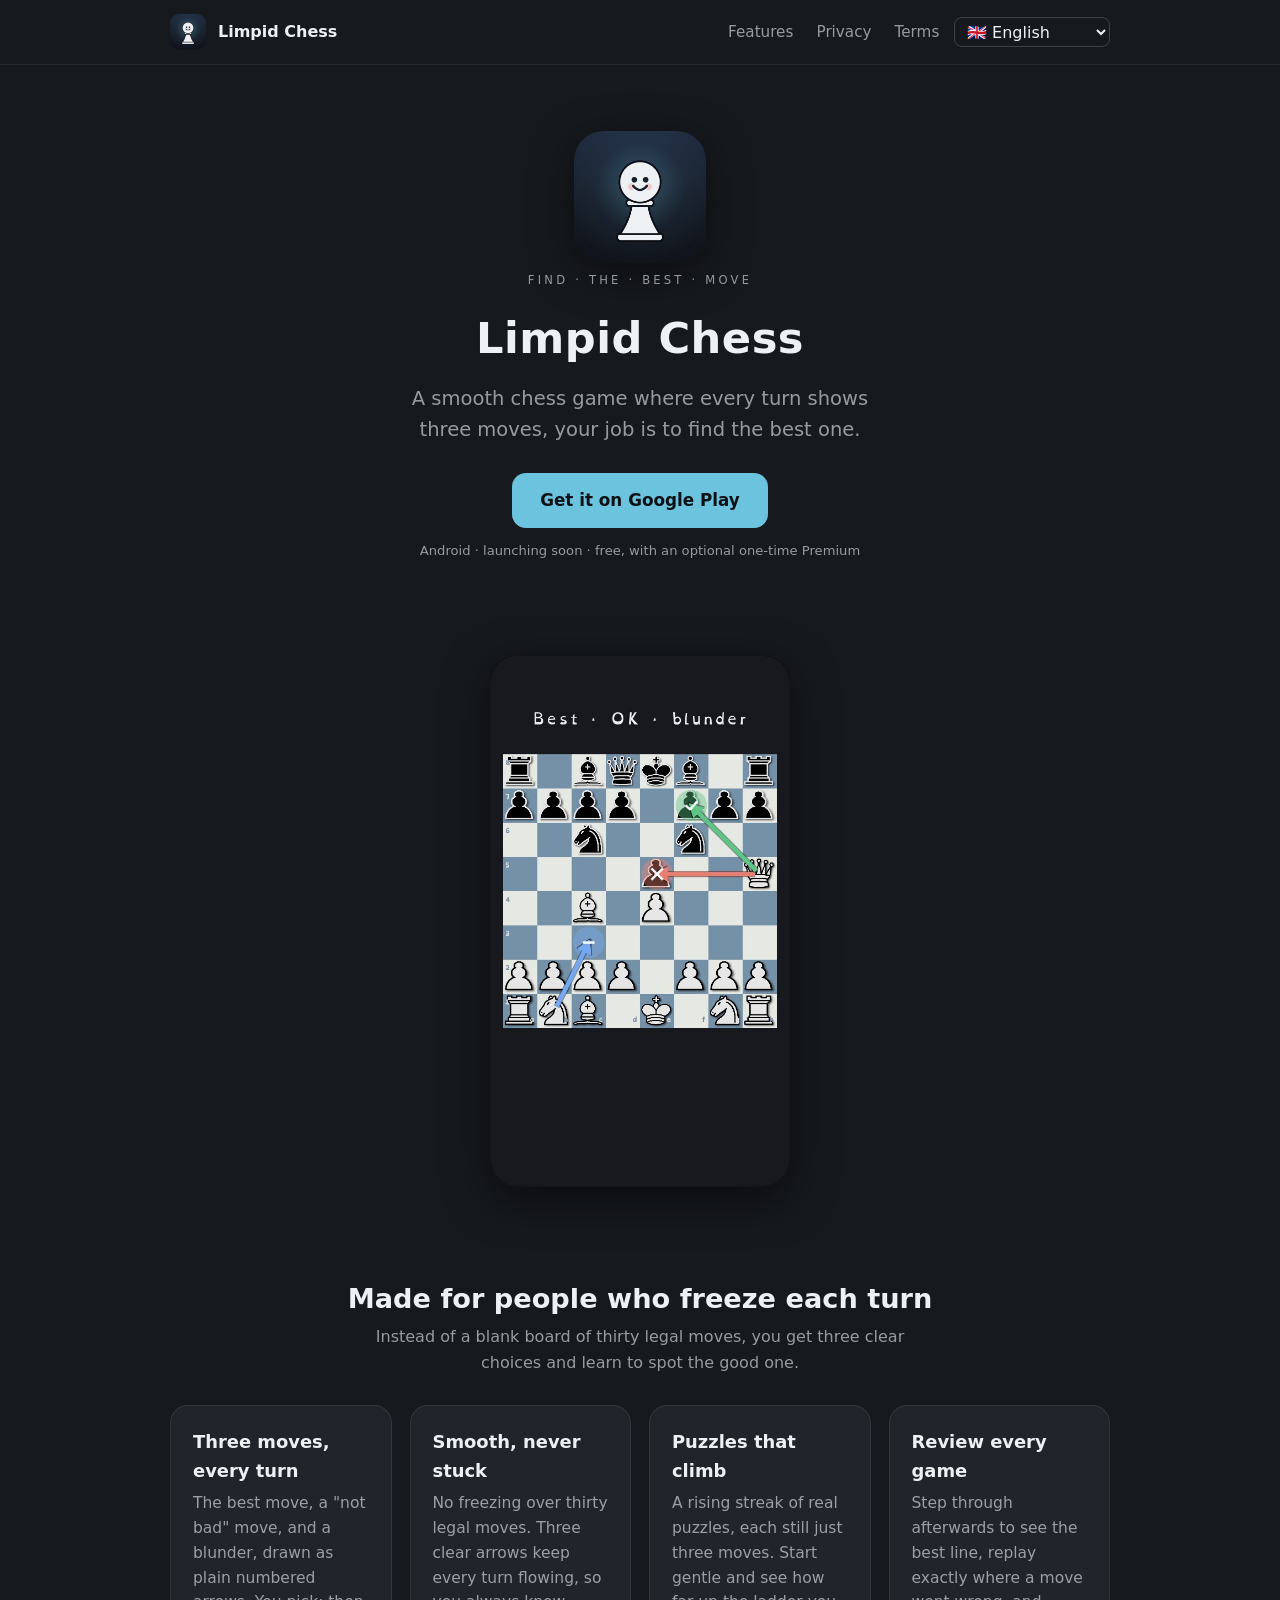
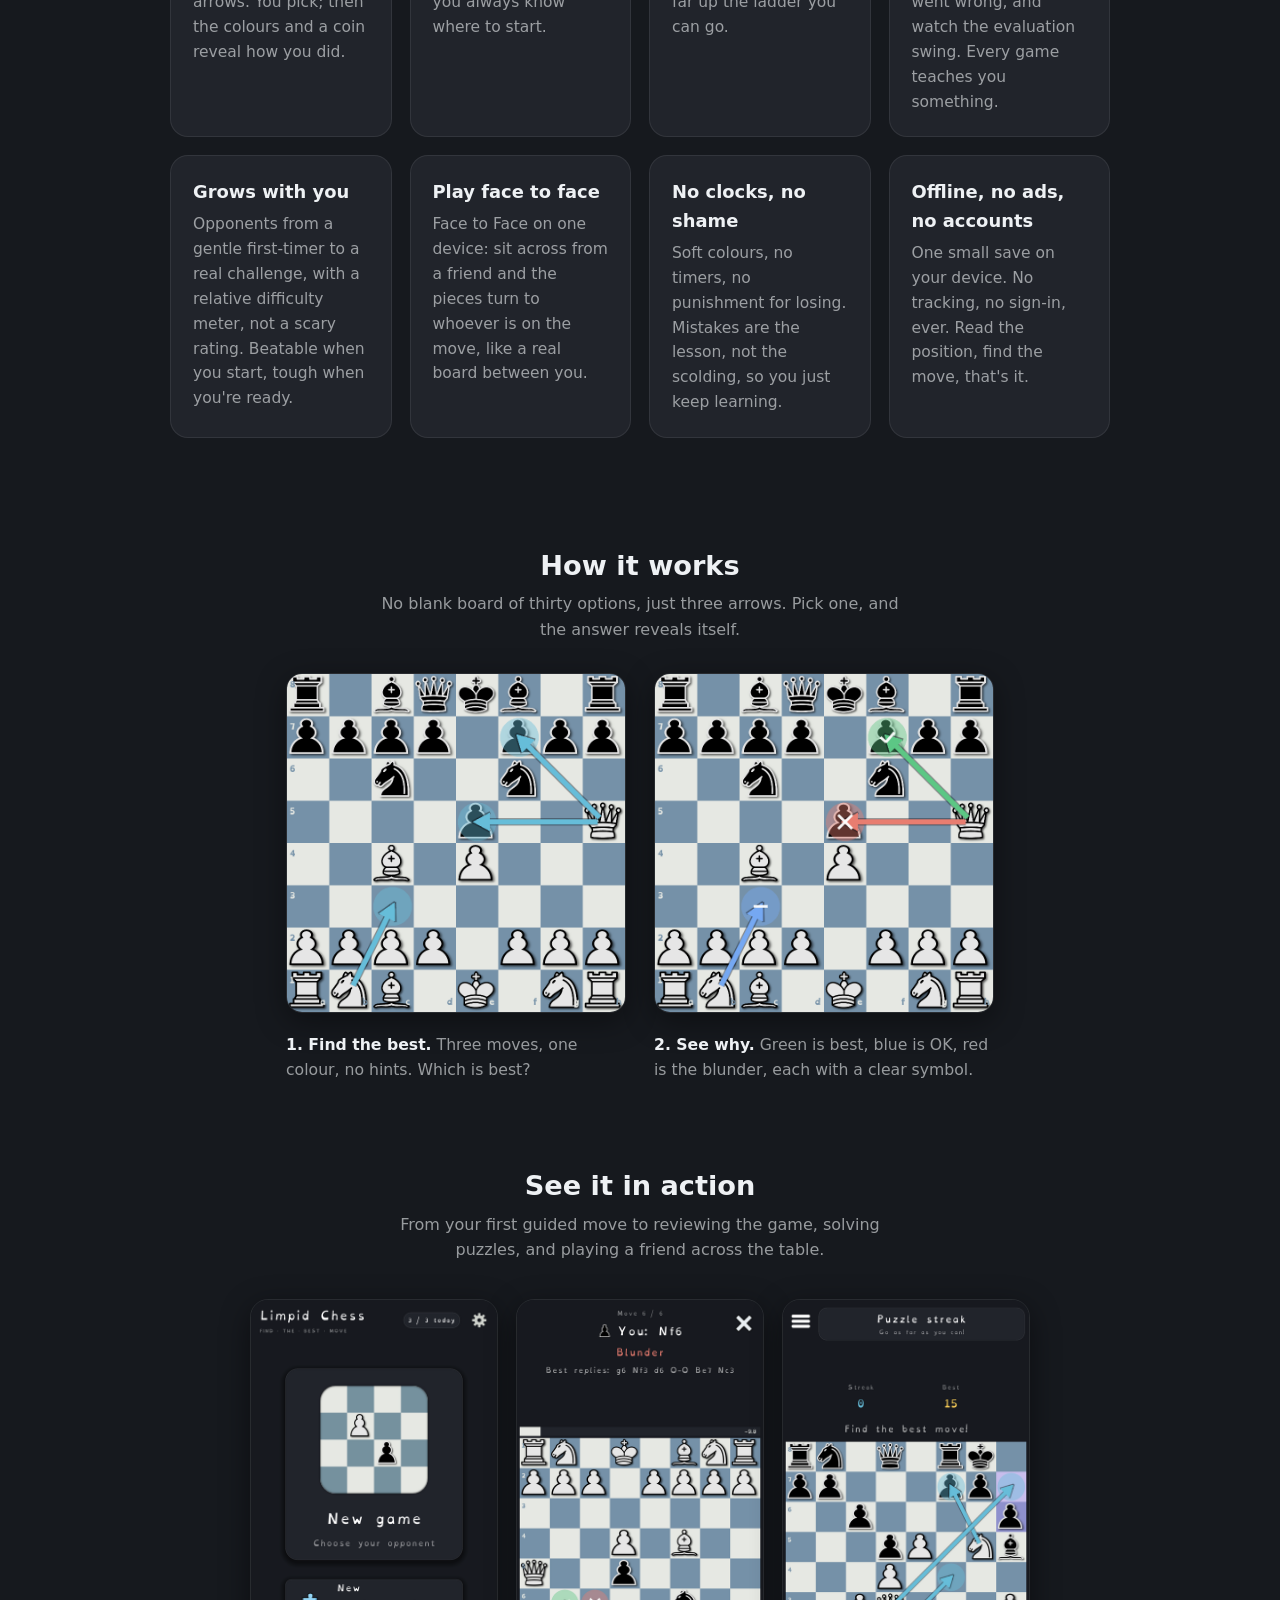
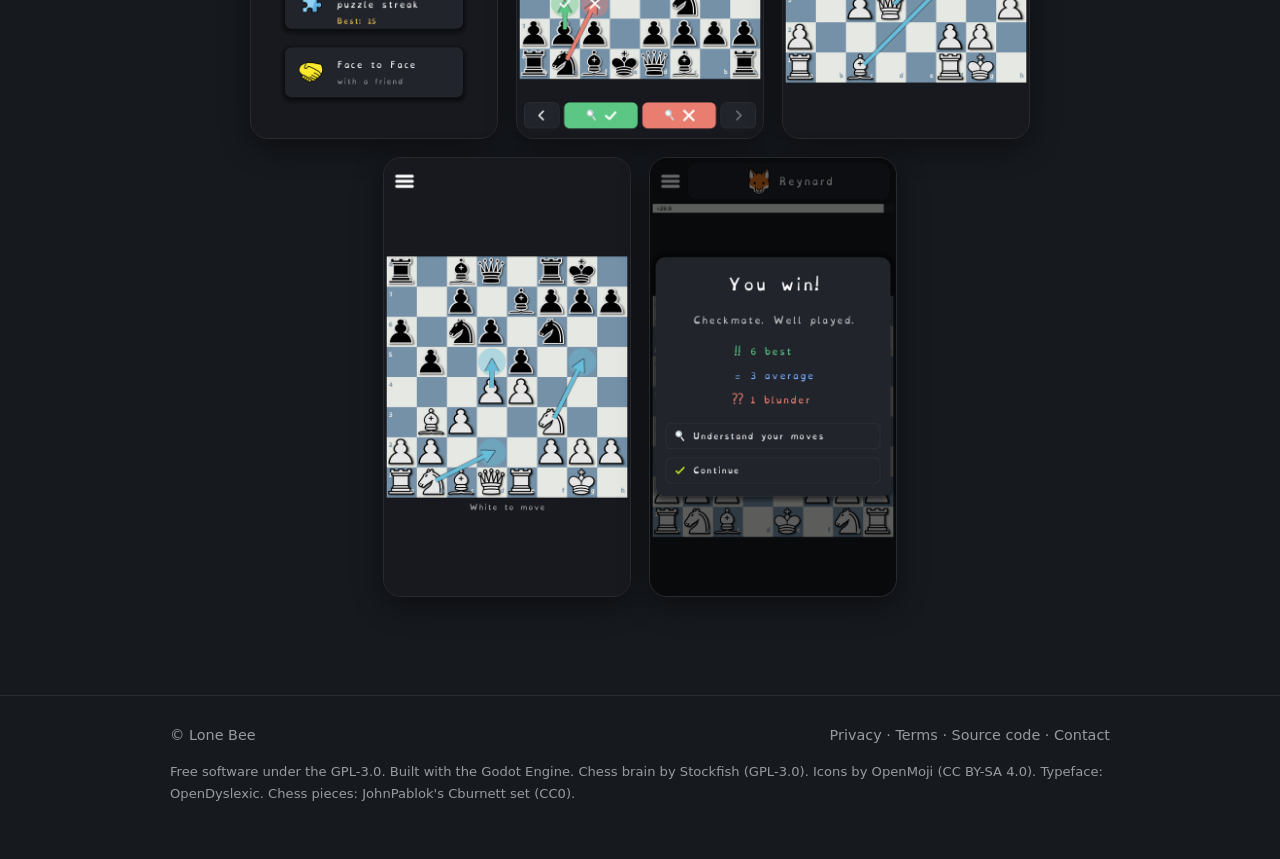
==== docs/index.html @ 07aa95f5 "Sort language options alphabetically by native name in the language selector" ====
<!DOCTYPE html>
<html lang="en">
<head>
  <meta charset="utf-8">
  <meta name="viewport" content="width=device-width, initial-scale=1">
  <title>Limpid Chess - a smooth chess game, find the best move every turn</title>
  <meta name="description" content="A smooth chess game where every turn shows three moves, find the best one. Offline, no ads, no accounts. Free, with an optional one-time Premium.">
  <link rel="icon" href="img/icon.png">
  <link rel="stylesheet" href="style.css">
  <!-- Open Graph / link previews -->
  <meta property="og:title" content="Limpid Chess">
  <meta property="og:description" content="A smooth chess game where every turn shows three moves, find the best one.">
  <meta property="og:image" content="img/icon.png">
  <meta property="og:type" content="website">
  <style>
    /* Language switcher: unobtrusive, inherits the nav's type/colour. */
    .langsel{font:inherit;color:inherit;background:transparent;border:1px solid rgba(128,128,128,.4);
      border-radius:8px;padding:.2em .5em;cursor:pointer;margin-left:.6em;vertical-align:middle}
    .langsel option{color:#111}
  </style>
</head>
<body>
  <header class="site">
    <div class="wrap">
      <div class="brand"><img src="img/icon.png" alt="Limpid Chess icon"> Limpid Chess</div>
      <nav class="top">
        <a href="#features" data-i18n="nav_features">Features</a>
        <a href="privacy.html" data-i18n="nav_privacy">Privacy</a>
        <a href="terms.html" data-i18n="nav_terms">Terms</a>
        <select id="langsel" class="langsel" aria-label="Language"></select>
      </nav>
    </div>
  </header>

  <main>
    <section class="hero">
      <div class="wrap">
        <img class="icon" src="img/icon.png" alt="Limpid Chess">
        <div class="eyebrow" data-i18n="eyebrow">Find · the · best · move</div>
        <h1>Limpid Chess</h1>
        <p class="tag" data-i18n="tag">A smooth chess game where every turn shows three moves, your job is to find the best one.</p>
        <a class="cta" href="https://play.google.com/store/apps/details?id=game.limpidchess" data-i18n="cta">Get it on Google&nbsp;Play</a>
        <span class="cta-note" data-i18n="cta_note">Android · launching soon · free, with an optional one-time Premium</span>
      </div>
    </section>

    <section class="band">
      <div class="wrap">
        <div class="video-wrap">
          <video src="img/teaser.mp4" poster="img/teaser_poster.jpg" autoplay muted loop playsinline></video>
        </div>
      </div>
    </section>

    <section class="band" id="features">
      <div class="wrap">
        <h2 class="section" data-i18n="feat_title">Made for people who freeze each turn</h2>
        <p class="sub" data-i18n="feat_sub">Instead of a blank board of thirty legal moves, you get three clear choices and learn to spot the good one.</p>
        <div class="features">
          <div class="feature">
            <h3 data-i18n="f1_h">Three moves, every turn</h3>
            <p data-i18n="f1_p">The best move, a "not bad" move, and a blunder, drawn as plain numbered arrows. You pick; then the colours and a coin reveal how you did.</p>
          </div>
          <div class="feature">
            <h3 data-i18n="f2_h">Smooth, never stuck</h3>
            <p data-i18n="f2_p">No freezing over thirty legal moves. Three clear arrows keep every turn flowing, so you always know where to start.</p>
          </div>
          <div class="feature">
            <h3 data-i18n="f3_h">Puzzles that climb</h3>
            <p data-i18n="f3_p">A rising streak of real puzzles, each still just three moves. Start gentle and see how far up the ladder you can go.</p>
          </div>
          <div class="feature">
            <h3 data-i18n="f4_h">Review every game</h3>
            <p data-i18n="f4_p">Step through afterwards to see the best line, replay exactly where a move went wrong, and watch the evaluation swing. Every game teaches you something.</p>
          </div>
          <div class="feature">
            <h3 data-i18n="f5_h">Grows with you</h3>
            <p data-i18n="f5_p">Opponents from a gentle first-timer to a real challenge, with a relative difficulty meter, not a scary rating. Beatable when you start, tough when you're ready.</p>
          </div>
          <div class="feature">
            <h3 data-i18n="f6_h">Play face to face</h3>
            <p data-i18n="f6_p">Face to Face on one device: sit across from a friend and the pieces turn to whoever is on the move, like a real board between you.</p>
          </div>
          <div class="feature">
            <h3 data-i18n="f7_h">No clocks, no shame</h3>
            <p data-i18n="f7_p">Soft colours, no timers, no punishment for losing. Mistakes are the lesson, not the scolding, so you just keep learning.</p>
          </div>
          <div class="feature">
            <h3 data-i18n="f8_h">Offline, no ads, no accounts</h3>
            <p data-i18n="f8_p">One small save on your device. No tracking, no sign-in, ever. Read the position, find the move, that's it.</p>
          </div>
        </div>
      </div>
    </section>

    <section class="band">
      <div class="wrap">
        <h2 class="section" data-i18n="how_title">How it works</h2>
        <p class="sub" data-i18n="how_sub">No blank board of thirty options, just three arrows. Pick one, and the answer reveals itself.</p>
        <div class="how">
          <figure>
            <img src="img/mechanic_neutral.png" data-i18n-alt="alt_mech_neutral" alt="Three move arrows shown in one neutral colour">
            <figcaption data-i18n="cap1"><b>1. Find the best.</b> Three moves, one colour, no hints. Which is best?</figcaption>
          </figure>
          <figure>
            <img src="img/mechanic_revealed.png" data-i18n-alt="alt_mech_revealed" alt="The same three moves revealed as best, OK and blunder">
            <figcaption data-i18n="cap2"><b>2. See why.</b> Green is best, blue is OK, red is the blunder, each with a clear symbol.</figcaption>
          </figure>
        </div>
      </div>
    </section>

    <section class="band">
      <div class="wrap">
        <h2 class="section" data-i18n="action_title">See it in action</h2>
        <p class="sub" data-i18n="action_sub">From your first guided move to reviewing the game, solving puzzles, and playing a friend across the table.</p>
        <div class="shots">
          <img src="img/home.png" data-i18n-alt="alt_home" alt="Home screen: New game, puzzle streak and Face to Face">
          <img src="img/moves_review.png" data-i18n-alt="alt_moves_review" alt="Move-by-move review comparing the best line with the move you played">
          <img src="img/puzzle.png" data-i18n-alt="alt_puzzle" alt="Puzzle streak: find the best move and go as far as you can">
          <img src="img/facetoface.png" data-i18n-alt="alt_facetoface" alt="Face to Face: two players sharing one device">
          <img src="img/review.png" data-i18n-alt="alt_review" alt="End-of-game review with best, average and blunder counts">
        </div>
      </div>
    </section>
  </main>

  <footer class="site">
    <div class="wrap">
      <div class="row">
        <span>© Lone Bee</span>
        <span>
          <a href="privacy.html" data-i18n="foot_privacy">Privacy</a> ·
          <a href="terms.html" data-i18n="foot_terms">Terms</a> ·
          <a href="https://github.com/Hatscat/limpidchess" data-i18n="foot_source">Source code</a> ·
          <a href="mailto:lone.bee.dev@gmail.com" data-i18n="foot_contact">Contact</a>
        </span>
      </div>
      <p class="credits" data-i18n="credits">
        Free software under the GPL-3.0. Built with the Godot Engine. Chess brain by Stockfish (GPL-3.0).
        Icons by OpenMoji (CC BY-SA 4.0). Typeface: OpenDyslexic. Chess pieces: JohnPablok's Cburnett set (CC0).
      </p>
    </div>
  </footer>

  <script>
    // Self-contained i18n: browser-language detection + a switcher. Default HTML is English, so with
    // JS off (or a crawler) the page reads English. Translations for the high-confidence marketing set.
    const TRANSLATIONS = {"en": {"doc_title": "Limpid Chess - a smooth chess game, find the best move every turn", "nav_features": "Features", "nav_privacy": "Privacy", "nav_terms": "Terms", "eyebrow": "Find · the · best · move", "tag": "A smooth chess game where every turn shows three moves, your job is to find the best one.", "cta": "Get it on Google Play", "cta_note": "Android · launching soon · free, with an optional one-time Premium", "feat_title": "Made for people who freeze each turn", "feat_sub": "Instead of a blank board of thirty legal moves, you get three clear choices and learn to spot the good one.", "f1_h": "Three moves, every turn", "f1_p": "The best move, a \"not bad\" move, and a blunder, drawn as plain numbered arrows. You pick; then the colours and a coin reveal how you did.", "f2_h": "Smooth, never stuck", "f2_p": "No freezing over thirty legal moves. Three clear arrows keep every turn flowing, so you always know where to start.", "f3_h": "Puzzles that climb", "f3_p": "A rising streak of real puzzles, each still just three moves. Start gentle and see how far up the ladder you can go.", "f4_h": "Review every game", "f4_p": "Step through afterwards to see the best line, replay exactly where a move went wrong, and watch the evaluation swing. Every game teaches you something.", "f5_h": "Grows with you", "f5_p": "Opponents from a gentle first-timer to a real challenge, with a relative difficulty meter, not a scary rating. Beatable when you start, tough when you're ready.", "f6_h": "Play face to face", "f6_p": "Face to Face on one device: sit across from a friend and the pieces turn to whoever is on the move, like a real board between you.", "f7_h": "No clocks, no shame", "f7_p": "Soft colours, no timers, no punishment for losing. Mistakes are the lesson, not the scolding, so you just keep learning.", "f8_h": "Offline, no ads, no accounts", "f8_p": "One small save on your device. No tracking, no sign-in, ever. Read the position, find the move, that's it.", "how_title": "How it works", "how_sub": "No blank board of thirty options, just three arrows. Pick one, and the answer reveals itself.", "cap1": "<b>1. Find the best.</b> Three moves, one colour, no hints. Which is best?", "cap2": "<b>2. See why.</b> Green is best, blue is OK, red is the blunder, each with a clear symbol.", "action_title": "See it in action", "action_sub": "From your first guided move to reviewing the game, solving puzzles, and playing a friend across the table.", "foot_privacy": "Privacy", "foot_terms": "Terms", "foot_source": "Source code", "foot_contact": "Contact", "credits": "Free software under the GPL-3.0. Built with the Godot Engine. Chess brain by Stockfish (GPL-3.0). Icons by OpenMoji (CC BY-SA 4.0). Typeface: OpenDyslexic. Chess pieces: JohnPablok's Cburnett set (CC0).", "alt_home": "Home screen: New game, puzzle streak and Face to Face", "alt_moves_review": "Move-by-move review comparing the best line with the move you played", "alt_puzzle": "Puzzle streak: find the best move and go as far as you can", "alt_facetoface": "Face to Face: two players sharing one device", "alt_review": "End-of-game review with best, average and blunder counts", "alt_mech_neutral": "Three move arrows shown in one neutral colour", "alt_mech_revealed": "The same three moves revealed as best, OK and blunder"}, "es": {"doc_title": "Limpid Chess - un juego de ajedrez fluido, encuentra la mejor jugada cada turno", "nav_features": "Funciones", "nav_privacy": "Privacidad", "nav_terms": "Términos", "eyebrow": "Encuentra · la · mejor · jugada", "tag": "Un juego de ajedrez fluido donde cada turno muestra tres jugadas, tu misión es encontrar la mejor.", "cta": "Consíguelo en Google Play", "cta_note": "Android · próximamente · gratis, con Premium opcional de pago único", "feat_title": "Hecho para quienes se bloquean cada turno", "feat_sub": "En vez de un tablero con treinta jugadas legales, tienes tres opciones claras y aprendes a ver la buena.", "f1_h": "Tres jugadas, cada turno", "f1_p": "La mejor jugada, una \"no está mal\" y un error, dibujadas como flechas numeradas neutras. Tú eliges, y luego los colores y una moneda revelan qué tal lo hiciste.", "f2_h": "Fluido, nunca atascado", "f2_p": "Sin bloquearte ante treinta jugadas legales. Tres flechas claras mantienen cada turno fluido, así siempre sabes por dónde empezar.", "f3_h": "Puzzles que suben de nivel", "f3_p": "Una racha creciente de puzzles reales, cada uno con solo tres jugadas. Empieza suave y mira cuánto puedes subir.", "f4_h": "Repasa cada partida", "f4_p": "Recórrela después para ver la mejor línea, revive justo donde falló una jugada y observa cómo cambia la evaluación. Cada partida te enseña algo.", "f5_h": "Crece contigo", "f5_p": "Rivales desde un principiante amable hasta un reto de verdad, con un medidor de dificultad relativo, no una puntuación intimidante. Vencibles al empezar, duros cuando estés listo.", "f6_h": "Juega cara a cara", "f6_p": "Cara a cara en un solo dispositivo: siéntate frente a un amigo y las piezas giran hacia quien mueve, como un tablero de verdad entre los dos.", "f7_h": "Sin relojes, sin vergüenza", "f7_p": "Colores suaves, sin cronómetros, sin castigo por perder. Los errores son la lección, no el reproche, así solo sigues aprendiendo.", "f8_h": "Sin conexión, sin anuncios, sin cuentas", "f8_p": "Un pequeño guardado en tu dispositivo. Sin rastreo, sin registro, nunca. Lee la posición, encuentra la jugada, y ya está.", "how_title": "Cómo funciona", "how_sub": "Nada de tablero con treinta opciones, solo tres flechas. Elige una, y la respuesta se revela sola.", "cap1": "<b>1. Encuentra la mejor.</b> Tres jugadas, un color, sin pistas. ¿Cuál es la mejor?", "cap2": "<b>2. Descubre por qué.</b> Verde es la mejor, azul está bien, rojo es el error, cada una con un símbolo claro.", "action_title": "Míralo en acción", "action_sub": "Desde tu primera jugada guiada hasta repasar la partida, resolver puzzles y jugar con un amigo al otro lado de la mesa.", "foot_privacy": "Privacidad", "foot_terms": "Términos", "foot_source": "Código fuente", "foot_contact": "Contacto", "credits": "Software libre bajo la GPL-3.0. Creado con Godot Engine. Cerebro ajedrecístico de Stockfish (GPL-3.0). Iconos de OpenMoji (CC BY-SA 4.0). Tipografía: OpenDyslexic. Piezas de ajedrez: set Cburnett de JohnPablok (CC0).", "alt_home": "Pantalla de inicio: Nueva partida, racha de puzzles y Cara a cara", "alt_moves_review": "Repaso jugada a jugada comparando la mejor línea con la jugada que hiciste", "alt_puzzle": "Racha de puzzles: encuentra la mejor jugada y llega lo más lejos que puedas", "alt_facetoface": "Cara a cara: dos jugadores compartiendo un dispositivo", "alt_review": "Repaso de fin de partida con recuento de jugadas mejores, medias y errores", "alt_mech_neutral": "Tres flechas de jugada mostradas en un solo color neutro", "alt_mech_revealed": "Las mismas tres jugadas reveladas como mejor, buena y error"}, "fr": {"doc_title": "Limpid Chess : un jeu d'échecs fluide, trouvez le meilleur coup à chaque tour", "nav_features": "Fonctionnalités", "nav_privacy": "Confidentialité", "nav_terms": "Conditions", "eyebrow": "Trouvez · le · meilleur · coup", "tag": "Un jeu d'échecs fluide où chaque tour propose trois coups : à vous de trouver le meilleur.", "cta": "Disponible sur Google Play", "cta_note": "Android · bientôt disponible · gratuit, avec un Premium unique en option", "feat_title": "Conçu pour ceux qui se figent à chaque tour", "feat_sub": "Au lieu d'un plateau vide aux trente coups possibles, vous avez trois choix clairs et apprenez à repérer le bon.", "f1_h": "Trois coups, à chaque tour", "f1_p": "Le meilleur coup, un coup \"correct\" et une gaffe, tracés sous forme de flèches numérotées neutres. Vous choisissez, puis les couleurs et un jeton révèlent votre résultat.", "f2_h": "Fluide, jamais bloqué", "f2_p": "Fini de se figer devant trente coups possibles. Trois flèches claires gardent chaque tour fluide, vous savez toujours par où commencer.", "f3_h": "Des puzzles qui grimpent", "f3_p": "Une série de vrais puzzles de plus en plus difficiles, toujours trois coups chacun. Commencez en douceur et voyez jusqu'où vous grimpez.", "f4_h": "Analysez chaque partie", "f4_p": "Déroulez la partie ensuite pour voir la meilleure suite, revoyez précisément où un coup a dérapé et regardez l'évaluation basculer. Chaque partie vous apprend quelque chose.", "f5_h": "Progresse avec vous", "f5_p": "Des adversaires du tout débutant au vrai défi, avec un indicateur de difficulté relatif, pas un classement intimidant. Battables au début, coriaces quand vous êtes prêt.", "f6_h": "Jouez en face à face", "f6_p": "Face à face sur un seul appareil : installez-vous face à un ami et les pièces se tournent vers celui qui joue, comme un vrai plateau entre vous.", "f7_h": "Pas de pendule, pas de honte", "f7_p": "Des couleurs douces, aucun chronomètre, aucune punition en cas de défaite. L'erreur est la leçon, pas le reproche, alors vous continuez d'apprendre.", "f8_h": "Hors ligne, sans pub, sans compte", "f8_p": "Une petite sauvegarde sur votre appareil. Aucun suivi, aucune connexion, jamais. Lisez la position, trouvez le coup, c'est tout.", "how_title": "Comment ça marche", "how_sub": "Pas de plateau vide aux trente options, juste trois flèches. Choisissez-en une et la réponse se révèle.", "cap1": "<b>1. Trouvez le meilleur.</b> Trois coups, une seule couleur, aucun indice. Lequel est le meilleur ?", "cap2": "<b>2. Comprenez pourquoi.</b> Le vert est le meilleur, le bleu correct, le rouge la gaffe, chacun avec un symbole clair.", "action_title": "Voyez-le en action", "action_sub": "De votre premier coup guidé à l'analyse de la partie, aux puzzles et aux parties avec un ami en face de vous.", "foot_privacy": "Confidentialité", "foot_terms": "Conditions", "foot_source": "Code source", "foot_contact": "Contact", "credits": "Logiciel libre sous licence GPL-3.0. Réalisé avec Godot Engine. Moteur d'échecs par Stockfish (GPL-3.0). Icônes par OpenMoji (CC BY-SA 4.0). Police : OpenDyslexic. Pièces d'échecs : le set Cburnett de JohnPablok (CC0).", "alt_home": "Écran d'accueil : nouvelle partie, série de puzzles et Face à face", "alt_moves_review": "Analyse coup par coup comparant la meilleure suite au coup que vous avez joué", "alt_puzzle": "Série de puzzles : trouvez le meilleur coup et allez aussi loin que possible", "alt_facetoface": "Face à face : deux joueurs sur un même appareil", "alt_review": "Analyse de fin de partie avec le nombre de meilleurs coups, coups moyens et gaffes", "alt_mech_neutral": "Trois flèches de coup affichées dans une seule couleur neutre", "alt_mech_revealed": "Les trois mêmes coups révélés : meilleur, correct et gaffe"}, "it": {"doc_title": "Limpid Chess - un gioco di scacchi fluido, trova la mossa migliore a ogni turno", "nav_features": "Funzioni", "nav_privacy": "Privacy", "nav_terms": "Termini", "eyebrow": "Trova · la · mossa · migliore", "tag": "Un gioco di scacchi fluido dove ogni turno mostra tre mosse, il tuo compito è trovare la migliore.", "cta": "Scaricalo su Google Play", "cta_note": "Android · in arrivo · gratis, con un Premium facoltativo una tantum", "feat_title": "Pensato per chi si blocca a ogni turno", "feat_sub": "Invece di una scacchiera con trenta mosse possibili, ricevi tre scelte chiare e impari a riconoscere quella giusta.", "f1_h": "Tre mosse, a ogni turno", "f1_p": "La mossa migliore, una \"non male\" e un errore grave, disegnati come semplici frecce numerate. Tu scegli, poi i colori e una moneta ti svelano com'è andata.", "f2_h": "Fluido, mai bloccato", "f2_p": "Niente blocco davanti a trenta mosse possibili. Tre frecce chiare mantengono ogni turno fluido, così sai sempre da dove partire.", "f3_h": "Puzzle in crescendo", "f3_p": "Una serie crescente di puzzle veri, sempre con tre sole mosse. Inizia in scioltezza e scopri fin dove riesci a salire.", "f4_h": "Rivedi ogni partita", "f4_p": "Ripercorri la partita per vedere la linea migliore, rivivi esattamente dove una mossa è andata storta e osserva oscillare la valutazione. Ogni partita ti insegna qualcosa.", "f5_h": "Cresce con te", "f5_p": "Avversari da un principiante alle prime armi alla vera sfida, con un indicatore di difficoltà relativo, non un punteggio che spaventa. Battibili all'inizio, tosti quando sei pronto.", "f6_h": "Gioca a Faccia a Faccia", "f6_p": "Faccia a Faccia su un solo dispositivo: siediti di fronte a un amico e i pezzi si girano verso chi deve muovere, come una vera scacchiera tra voi.", "f7_h": "Niente orologi, niente vergogna", "f7_p": "Colori tenui, nessun timer, nessuna punizione se perdi. Gli errori sono la lezione, non il rimprovero, così continui solo a imparare.", "f8_h": "Offline, niente pubblicità, niente account", "f8_p": "Un piccolo salvataggio sul tuo dispositivo. Nessun tracciamento, nessun accesso, mai. Leggi la posizione, trova la mossa, tutto qui.", "how_title": "Come funziona", "how_sub": "Niente scacchiera con trenta opzioni, solo tre frecce. Scegline una e la risposta si svela da sola.", "cap1": "<b>1. Trova la migliore.</b> Tre mosse, un colore, nessun aiuto. Qual è la migliore?", "cap2": "<b>2. Scopri perché.</b> Verde è la migliore, blu è discreta, rosso è l'errore grave, ognuna con un simbolo chiaro.", "action_title": "Guardalo in azione", "action_sub": "Dalla tua prima mossa guidata alla revisione della partita, dai puzzle da risolvere alle sfide con un amico a tavolino.", "foot_privacy": "Privacy", "foot_terms": "Termini", "foot_source": "Codice sorgente", "foot_contact": "Contatti", "credits": "Software libero sotto licenza GPL-3.0. Realizzato con Godot Engine. Motore scacchistico di Stockfish (GPL-3.0). Icone di OpenMoji (CC BY-SA 4.0). Carattere: OpenDyslexic. Pezzi degli scacchi: set Cburnett di JohnPablok (CC0).", "alt_home": "Schermata iniziale: Nuova partita, serie di puzzle e Faccia a Faccia", "alt_moves_review": "Revisione mossa per mossa che confronta la linea migliore con la mossa che hai giocato", "alt_puzzle": "Serie di puzzle: trova la mossa migliore e arriva più lontano che puoi", "alt_facetoface": "Faccia a Faccia: due giocatori su un solo dispositivo", "alt_review": "Revisione di fine partita con conteggio di mosse migliori, medie ed errori gravi", "alt_mech_neutral": "Tre frecce di mossa mostrate in un unico colore neutro", "alt_mech_revealed": "Le stesse tre mosse svelate come migliore, discreta ed errore grave"}, "pt": {"doc_title": "Limpid Chess - um jogo de xadrez fluido, encontre o melhor lance a cada turno", "nav_features": "Recursos", "nav_privacy": "Privacidade", "nav_terms": "Termos", "eyebrow": "Encontre · o · melhor · lance", "tag": "Um jogo de xadrez fluido em que cada turno mostra três lances, e cabe a você encontrar o melhor.", "cta": "Baixe no Google Play", "cta_note": "Android · em breve · grátis, com Premium opcional de compra única", "feat_title": "Feito para quem trava a cada jogada", "feat_sub": "Em vez de um tabuleiro em branco com trinta lances possíveis, você tem três opções claras e aprende a enxergar a boa.", "f1_h": "Três lances, a cada turno", "f1_p": "O melhor lance, um lance \"nada mal\" e uma gafe, desenhados como simples setas numeradas. Você escolhe; então as cores e uma moeda revelam como você se saiu.", "f2_h": "Fluido, sem travar", "f2_p": "Nada de travar diante de trinta lances possíveis. Três setas claras mantêm cada turno fluindo, então você sempre sabe por onde começar.", "f3_h": "Puzzles que sobem de nível", "f3_p": "Uma sequência crescente de puzzles de verdade, cada um ainda com apenas três lances. Comece com calma e veja até onde você consegue subir.", "f4_h": "Revise cada partida", "f4_p": "Ao final, avance lance a lance para ver a melhor linha, reveja exatamente onde um lance saiu errado e acompanhe a avaliação oscilar. Toda partida ensina algo.", "f5_h": "Cresce com você", "f5_p": "Oponentes que vão de um iniciante tranquilo a um desafio de verdade, com um medidor de dificuldade relativo, não uma nota assustadora. Fáceis no começo, difíceis quando você estiver pronto.", "f6_h": "Jogue Frente a Frente", "f6_p": "Frente a Frente em um só aparelho: sente-se em frente a um amigo e as peças giram para quem está na vez, como um tabuleiro de verdade entre vocês.", "f7_h": "Sem relógios, sem vergonha", "f7_p": "Cores suaves, sem cronômetros, sem punição por perder. Os erros são a lição, não a bronca, então você só continua aprendendo.", "f8_h": "Offline, sem anúncios, sem contas", "f8_p": "Um pequeno arquivo salvo no seu aparelho. Sem rastreamento, sem login, nunca. Leia a posição, encontre o lance, é só isso.", "how_title": "Como funciona", "how_sub": "Nada de tabuleiro em branco com trinta opções, apenas três setas. Escolha uma e a resposta se revela.", "cap1": "<b>1. Encontre o melhor.</b> Três lances, uma cor, sem dicas. Qual é o melhor?", "cap2": "<b>2. Veja por quê.</b> Verde é o melhor, azul é OK, vermelho é a gafe, cada um com um símbolo claro.", "action_title": "Veja em ação", "action_sub": "Do seu primeiro lance guiado até revisar a partida, resolver puzzles e jogar com um amigo do outro lado da mesa.", "foot_privacy": "Privacidade", "foot_terms": "Termos", "foot_source": "Código-fonte", "foot_contact": "Contato", "credits": "Software livre sob a GPL-3.0. Feito com a Godot Engine. Cérebro do xadrez por Stockfish (GPL-3.0). Ícones por OpenMoji (CC BY-SA 4.0). Fonte: OpenDyslexic. Peças de xadrez: conjunto Cburnett de JohnPablok (CC0).", "alt_home": "Tela inicial: Nova partida, sequência de puzzles e Frente a Frente", "alt_moves_review": "Revisão lance a lance comparando a melhor linha com o lance que você jogou", "alt_puzzle": "Sequência de puzzles: encontre o melhor lance e vá o mais longe possível", "alt_facetoface": "Frente a Frente: dois jogadores compartilhando um aparelho", "alt_review": "Revisão de fim de partida com contagens de melhores, médios e gafes", "alt_mech_neutral": "Três setas de lance mostradas em uma cor neutra", "alt_mech_revealed": "Os mesmos três lances revelados como melhor, OK e gafe"}, "ru": {"doc_title": "Limpid Chess: плавные шахматы, находите лучший ход в каждой позиции", "nav_features": "Возможности", "nav_privacy": "Конфиденциальность", "nav_terms": "Условия", "eyebrow": "Найдите · лучший · ход", "tag": "Плавная игра в шахматы, где на каждом ходу вы видите три хода, а ваша задача, найти лучший.", "cta": "Скачать в Google Play", "cta_note": "Android · скоро запуск · бесплатно, с необязательным разовым Premium", "feat_title": "Для тех, кто замирает над каждым ходом", "feat_sub": "Вместо пустой доски с тридцатью возможными ходами вы получаете три понятных варианта и учитесь замечать лучший.", "f1_h": "Три хода каждый раз", "f1_p": "Лучший ход, «неплохой» ход и зевок, нарисованные простыми пронумерованными стрелками. Вы выбираете, а затем цвета и монетка показывают, как вы справились.", "f2_h": "Плавно, без заминок", "f2_p": "Никакого ступора перед тридцатью возможными ходами. Три понятные стрелки делают каждый ход плавным, и вы всегда знаете, с чего начать.", "f3_h": "Задачи по нарастающей", "f3_p": "Растущая серия настоящих задач, и в каждой всё те же три хода. Начните с простого и посмотрите, как высоко сможете подняться по лестнице.", "f4_h": "Разбор каждой партии", "f4_p": "Пройдите партию после игры, чтобы увидеть лучшую линию, точно переиграть момент ошибки и посмотреть, как менялась оценка. Каждая партия чему-то учит.", "f5_h": "Растёт вместе с вами", "f5_p": "Соперники от мягкого новичка до настоящего вызова, со шкалой относительной сложности, а не пугающим рейтингом. Победимы для начала и упорны, когда вы готовы.", "f6_h": "Играйте лицом к лицу", "f6_p": "Лицом к лицу на одном устройстве: сядьте напротив друга, и фигуры поворачиваются к тому, чей ход, как настоящая доска между вами.", "f7_h": "Без часов, без стыда", "f7_p": "Мягкие цвета, никаких таймеров, никакого наказания за проигрыш. Ошибки, это урок, а не выговор, так что вы просто продолжаете учиться.", "f8_h": "Офлайн, без рекламы, без аккаунтов", "f8_p": "Одно небольшое сохранение на вашем устройстве. Никакого отслеживания и входа, никогда. Прочитайте позицию, найдите ход, вот и всё.", "how_title": "Как это работает", "how_sub": "Никакой пустой доски с тридцатью вариантами, всего три стрелки. Выберите одну, и ответ откроется сам.", "cap1": "<b>1. Найдите лучший.</b> Три хода, один цвет, без подсказок. Какой лучший?", "cap2": "<b>2. Узнайте почему.</b> Зелёный: лучший, синий: неплохой, красный: зевок, у каждого понятный символ.", "action_title": "Посмотрите в действии", "action_sub": "От первого хода с подсказкой до разбора партии, решения задач и игры с другом за одним столом.", "foot_privacy": "Конфиденциальность", "foot_terms": "Условия", "foot_source": "Исходный код", "foot_contact": "Контакты", "credits": "Свободное программное обеспечение под лицензией GPL-3.0. Создано на Godot Engine. Шахматный движок, Stockfish (GPL-3.0). Иконки, OpenMoji (CC BY-SA 4.0). Шрифт: OpenDyslexic. Шахматные фигуры: набор Cburnett от JohnPablok (CC0).", "alt_home": "Главный экран: новая игра, серия задач и Лицом к лицу", "alt_moves_review": "Пошаговый разбор, сравнивающий лучшую линию с сыгранным вами ходом", "alt_puzzle": "Серия задач: найдите лучший ход и продвиньтесь как можно дальше", "alt_facetoface": "Лицом к лицу: два игрока на одном устройстве", "alt_review": "Разбор в конце партии с числом лучших, средних ходов и зевков", "alt_mech_neutral": "Три стрелки ходов, показанные одним нейтральным цветом", "alt_mech_revealed": "Те же три хода, раскрытые как лучший, неплохой и зевок"}, "de": {"doc_title": "Limpid Chess - ein geschmeidiges Schachspiel, finde in jeder Runde den besten Zug", "nav_features": "Funktionen", "nav_privacy": "Datenschutz", "nav_terms": "Bedingungen", "eyebrow": "Finde · den · besten · Zug", "tag": "Ein geschmeidiges Schachspiel, das dir in jeder Runde drei Züge zeigt, deine Aufgabe ist es, den besten zu finden.", "cta": "Jetzt bei Google Play", "cta_note": "Android · bald verfügbar · kostenlos, mit optionalem einmaligem Premium", "feat_title": "Gemacht für alle, die bei jedem Zug erstarren", "feat_sub": "Statt eines leeren Bretts mit dreißig legalen Zügen bekommst du drei klare Möglichkeiten und lernst, die gute zu erkennen.", "f1_h": "Drei Züge, jede Runde", "f1_p": "Der beste Zug, ein \"nicht schlechter\" Zug und ein Patzer, gezeichnet als schlichte nummerierte Pfeile. Du wählst; dann zeigen die Farben und eine Münze, wie gut du warst.", "f2_h": "Geschmeidig, nie festgefahren", "f2_p": "Kein Erstarren vor dreißig legalen Zügen. Drei klare Pfeile halten jeden Zug im Fluss, damit du immer weißt, wo du anfangen sollst.", "f3_h": "Rätsel, die höher führen", "f3_p": "Eine wachsende Serie echter Rätsel, jedes noch immer nur drei Züge. Fang sanft an und schau, wie weit du die Leiter hinaufkommst.", "f4_h": "Jede Partie analysieren", "f4_p": "Geh danach Zug für Zug durch, sieh die beste Variante, spiel genau dort nach, wo ein Zug schiefging, und beobachte, wie die Bewertung ausschlägt. Jede Partie bringt dir etwas bei.", "f5_h": "Wächst mit dir", "f5_p": "Gegner vom sanften Anfänger bis zur echten Herausforderung, mit einer relativen Schwierigkeitsanzeige statt einer abschreckenden Wertung. Am Anfang schlagbar, hart, wenn du bereit bist.", "f6_h": "Zu zweit spielen", "f6_p": "Zu zweit an einem Gerät: Setz dich einem Freund gegenüber, und die Figuren drehen sich zu dem, der am Zug ist, wie ein echtes Brett zwischen euch.", "f7_h": "Keine Uhren, keine Scham", "f7_p": "Sanfte Farben, keine Zeitnahme, keine Strafe fürs Verlieren. Fehler sind die Lektion, nicht der Tadel, so lernst du einfach weiter.", "f8_h": "Offline, keine Werbung, keine Konten", "f8_p": "Ein kleiner Speicherstand auf deinem Gerät. Kein Tracking, kein Login, niemals. Lies die Stellung, finde den Zug, das war's.", "how_title": "So funktioniert's", "how_sub": "Kein leeres Brett mit dreißig Möglichkeiten, nur drei Pfeile. Wähl einen, und die Antwort zeigt sich von selbst.", "cap1": "<b>1. Finde den besten.</b> Drei Züge, eine Farbe, keine Hinweise. Welcher ist der beste?", "cap2": "<b>2. Sieh, warum.</b> Grün ist am besten, Blau ist okay, Rot ist der Patzer, jeweils mit einem klaren Symbol.", "action_title": "Sieh es in Aktion", "action_sub": "Vom ersten geführten Zug über die Analyse der Partie und das Lösen von Rätseln bis zum Spiel mit einem Freund am Tisch.", "foot_privacy": "Datenschutz", "foot_terms": "Bedingungen", "foot_source": "Quellcode", "foot_contact": "Kontakt", "credits": "Freie Software unter der GPL-3.0. Erstellt mit der Godot Engine. Schachhirn von Stockfish (GPL-3.0). Icons von OpenMoji (CC BY-SA 4.0). Schriftart: OpenDyslexic. Schachfiguren: JohnPabloks Cburnett-Set (CC0).", "alt_home": "Startbildschirm: Neue Partie, Rätsel-Serie und Zu zweit", "alt_moves_review": "Zug-für-Zug-Analyse, die die beste Variante mit deinem gespielten Zug vergleicht", "alt_puzzle": "Rätsel-Serie: finde den besten Zug und komm so weit du kannst", "alt_facetoface": "Zu zweit: zwei Spieler an einem Gerät", "alt_review": "Analyse am Partieende mit der Anzahl bester, durchschnittlicher und Patzer-Züge", "alt_mech_neutral": "Drei Zugpfeile in einer neutralen Farbe", "alt_mech_revealed": "Dieselben drei Züge, aufgedeckt als bester, okay und Patzer"}, "pl": {"doc_title": "Limpid Chess: płynna gra w szachy, znajdź najlepszy ruch w każdej turze", "nav_features": "Funkcje", "nav_privacy": "Prywatność", "nav_terms": "Warunki", "eyebrow": "Znajdź · najlepszy · ruch", "tag": "Płynna gra w szachy, w której każda tura pokazuje trzy ruchy, a Twoim zadaniem jest znaleźć ten najlepszy.", "cta": "Pobierz w Google Play", "cta_note": "Android · już wkrótce · za darmo, z opcjonalnym jednorazowym Premium", "feat_title": "Stworzona dla tych, którzy zastygają przy każdym ruchu", "feat_sub": "Zamiast pustej planszy z trzydziestoma legalnymi ruchami dostajesz trzy jasne opcje i uczysz się dostrzegać ten dobry.", "f1_h": "Trzy ruchy w każdej turze", "f1_p": "Najlepszy ruch, ruch \"nie najgorszy\" i gafa, narysowane jako zwykłe ponumerowane strzałki. Wybierasz, a kolory i moneta pokazują, jak Ci poszło.", "f2_h": "Płynnie, nigdy w kropce", "f2_p": "Żadnego zastygania nad trzydziestoma ruchami. Trzy jasne strzałki sprawiają, że każda tura płynie, więc zawsze wiesz, od czego zacząć.", "f3_h": "Zagadki, które rosną", "f3_p": "Rosnąca seria prawdziwych zagadek, każda wciąż tylko trzy ruchy. Zacznij łagodnie i zobacz, jak wysoko po drabinie dojdziesz.", "f4_h": "Analizuj każdą partię", "f4_p": "Prześledź partię po wszystkim, zobacz najlepszy wariant, odtwórz dokładnie miejsce błędu i obserwuj wahania oceny. Każda partia czegoś Cię uczy.", "f5_h": "Rośnie razem z Tobą", "f5_p": "Przeciwnicy od łagodnego debiutanta po prawdziwe wyzwanie, ze wskaźnikiem względnej trudności zamiast straszącego rankingu. Do pokonania na start, trudni, gdy będziesz gotowy.", "f6_h": "Graj twarzą w twarz", "f6_p": "Twarzą w twarz na jednym urządzeniu: usiądź naprzeciw znajomego, a figury obracają się do tego, kto jest na ruchu, jak prawdziwa szachownica między wami.", "f7_h": "Bez zegara, bez wstydu", "f7_p": "Łagodne kolory, brak zegarów, żadnej kary za przegraną. Błędy są lekcją, nie naganą, więc po prostu uczysz się dalej.", "f8_h": "Offline, bez reklam, bez kont", "f8_p": "Jeden mały zapis na Twoim urządzeniu. Żadnego śledzenia, żadnego logowania, nigdy. Odczytaj pozycję, znajdź ruch, i tyle.", "how_title": "Jak to działa", "how_sub": "Żadnej pustej planszy z trzydziestoma opcjami, tylko trzy strzałki. Wybierz jedną, a odpowiedź sama się odsłoni.", "cap1": "<b>1. Znajdź najlepszy.</b> Trzy ruchy, jeden kolor, brak podpowiedzi. Który jest najlepszy?", "cap2": "<b>2. Zobacz dlaczego.</b> Zielony jest najlepszy, niebieski w porządku, czerwony to gafa, każdy z czytelnym symbolem.", "action_title": "Zobacz to w akcji", "action_sub": "Od pierwszego prowadzonego ruchu po analizę partii, rozwiązywanie zagadek i grę ze znajomym po drugiej stronie stołu.", "foot_privacy": "Prywatność", "foot_terms": "Warunki", "foot_source": "Kod źródłowy", "foot_contact": "Kontakt", "credits": "Wolne oprogramowanie na licencji GPL-3.0. Zbudowane w Godot Engine. Szachowy mózg: Stockfish (GPL-3.0). Ikony: OpenMoji (CC BY-SA 4.0). Krój pisma: OpenDyslexic. Figury szachowe: zestaw Cburnett autorstwa JohnPablok (CC0).", "alt_home": "Ekran główny: nowa gra, seria zagadek i Twarzą w twarz", "alt_moves_review": "Analiza ruch po ruchu porównująca najlepszy wariant z ruchem, który zagrałeś", "alt_puzzle": "Seria zagadek: znajdź najlepszy ruch i dojdź tak daleko, jak potrafisz", "alt_facetoface": "Twarzą w twarz: dwoje graczy na jednym urządzeniu", "alt_review": "Podsumowanie partii z liczbą ruchów najlepszych, przeciętnych i gaf", "alt_mech_neutral": "Trzy strzałki ruchów w jednym neutralnym kolorze", "alt_mech_revealed": "Te same trzy ruchy odsłonięte jako najlepszy, w porządku i gafa"}, "uk": {"doc_title": "Limpid Chess: плавні шахи, знаходь найкращий хід щоразу", "nav_features": "Можливості", "nav_privacy": "Конфіденційність", "nav_terms": "Умови", "eyebrow": "Знайди · свій · найкращий · хід", "tag": "Плавна гра в шахи, де кожного ходу видно три варіанти, а твоє завдання, знайти найкращий.", "cta": "Завантажити в Google Play", "cta_note": "Android · скоро запуск · безкоштовно, з необовʼязковим разовим Premium", "feat_title": "Створено для тих, хто завмирає перед кожним ходом", "feat_sub": "Замість порожньої дошки з тридцятьма ходами ти отримуєш три чіткі варіанти й вчишся впізнавати найкращий.", "f1_h": "Три ходи, щоразу", "f1_p": "Найкращий хід, «непоганий» хід і груба помилка, намальовані простими пронумерованими стрілками. Ти обираєш, а потім кольори й монета показують твій результат.", "f2_h": "Плавно, без застрягань", "f2_p": "Жодних завмирань над тридцятьма ходами. Три чіткі стрілки роблять кожен хід плавним, тож ти завжди знаєш, з чого почати.", "f3_h": "Задачі, що ростуть", "f3_p": "Серія справжніх задач, що зростає, і в кожній усе ті самі три ходи. Почни спокійно й дізнайся, як високо драбиною ти піднімешся.", "f4_h": "Розбирай кожну гру", "f4_p": "Пройдися грою після завершення, щоб побачити найкращу лінію, повторити саме той хибний хід і простежити, як хитається оцінка. Кожна гра чогось навчає.", "f5_h": "Росте разом з тобою", "f5_p": "Суперники від лагідного новачка до справжнього виклику, з відносною шкалою складності, а не страшним рейтингом. Здоланні на старті, серйозні, коли ти готовий.", "f6_h": "Грайте віч-на-віч", "f6_p": "Віч-на-віч на одному пристрої: сядьте навпроти друга, і фігури повертаються до того, чий хід, наче справжня дошка між вами.", "f7_h": "Без годинників, без сорому", "f7_p": "Мʼякі кольори, жодних таймерів, жодного покарання за поразку. Помилки, це урок, а не докір, тож ти просто вчишся далі.", "f8_h": "Офлайн, без реклами, без акаунтів", "f8_p": "Один маленький файл збереження на твоєму пристрої. Жодного стеження, жодного входу, ніколи. Прочитай позицію, знайди хід, ось і все.", "how_title": "Як це працює", "how_sub": "Жодної порожньої дошки з тридцятьма варіантами, лише три стрілки. Обери одну, і відповідь розкриється сама.", "cap1": "<b>1. Знайди найкращий.</b> Три ходи, один колір, жодних підказок. Який найкращий?", "cap2": "<b>2. Побач чому.</b> Зелений найкращий, синій непоганий, червоний груба помилка, і в кожного чіткий символ.", "action_title": "Подивись у дії", "action_sub": "Від першого підказаного ходу до розбору гри, розвʼязання задач і партії з другом навпроти.", "foot_privacy": "Конфіденційність", "foot_terms": "Умови", "foot_source": "Вихідний код", "foot_contact": "Контакт", "credits": "Вільне програмне забезпечення за ліцензією GPL-3.0. Створено на Godot Engine. Шаховий інтелект, Stockfish (GPL-3.0). Іконки, OpenMoji (CC BY-SA 4.0). Шрифт: OpenDyslexic. Шахові фігури: набір Cburnett від JohnPablok (CC0).", "alt_home": "Головний екран: нова гра, серія задач і Віч-на-віч", "alt_moves_review": "Розбір хід за ходом, що порівнює найкращу лінію з ходом, який ти зіграв", "alt_puzzle": "Серія задач: знайди найкращий хід і пройди якомога далі", "alt_facetoface": "Віч-на-віч: двоє гравців на одному пристрої", "alt_review": "Розбір наприкінці гри з підрахунком найкращих, середніх ходів і грубих помилок", "alt_mech_neutral": "Три стрілки ходів в одному нейтральному кольорі", "alt_mech_revealed": "Ті самі три ходи, розкриті як найкращий, непоганий і груба помилка"}, "el": {"doc_title": "Limpid Chess - ένα ομαλό παιχνίδι σκακιού, βρες την καλύτερη κίνηση κάθε γύρο", "nav_features": "Δυνατότητες", "nav_privacy": "Απόρρητο", "nav_terms": "Όροι", "eyebrow": "Βρες · την · καλύτερη · κίνηση", "tag": "Ένα ομαλό παιχνίδι σκακιού όπου κάθε γύρος δείχνει τρεις κινήσεις, δουλειά σου είναι να βρεις την καλύτερη.", "cta": "Κατέβασέ το στο Google Play", "cta_note": "Android · κυκλοφορεί σύντομα · δωρεάν, με προαιρετικό εφάπαξ Premium", "feat_title": "Φτιαγμένο για όσους παγώνουν σε κάθε γύρο", "feat_sub": "Αντί για μια άδεια σκακιέρα με τριάντα νόμιμες κινήσεις, παίρνεις τρεις ξεκάθαρες επιλογές και μαθαίνεις να ξεχωρίζεις την καλή.", "f1_h": "Τρεις κινήσεις, κάθε γύρο", "f1_p": "Η καλύτερη κίνηση, μια \"όχι κακή\" κίνηση και μια γκάφα, σχεδιασμένες ως απλά αριθμημένα βέλη. Διαλέγεις, κι έπειτα τα χρώματα κι ένα νόμισμα αποκαλύπτουν πώς τα πήγες.", "f2_h": "Ομαλό, ποτέ κολλημένο", "f2_p": "Κανένα πάγωμα μπροστά σε τριάντα νόμιμες κινήσεις. Τρία ξεκάθαρα βέλη κρατούν κάθε γύρο ρευστό, ώστε να ξέρεις πάντα από πού να ξεκινήσεις.", "f3_h": "Γρίφοι που ανεβαίνουν", "f3_p": "Ένα ανοδικό σερί από πραγματικούς γρίφους, πάντα με μόνο τρεις κινήσεις. Ξεκίνα απαλά και δες πόσο ψηλά στη σκάλα μπορείς να φτάσεις.", "f4_h": "Ανασκόπηση κάθε παρτίδας", "f4_p": "Ξαναδές την παρτίδα κίνηση κίνηση για να βρεις την καλύτερη γραμμή, ξαναπαίξε ακριβώς εκεί που στράβωσε μια κίνηση και δες την αξιολόγηση να μεταβάλλεται. Κάθε παρτίδα σού μαθαίνει κάτι.", "f5_h": "Μεγαλώνει μαζί σου", "f5_p": "Αντίπαλοι από έναν απαλό πρωτάρη μέχρι μια αληθινή πρόκληση, με σχετικό μετρητή δυσκολίας, όχι μια τρομακτική βαθμολογία. Νικήσιμοι στην αρχή, δύσκολοι όταν είσαι έτοιμος.", "f6_h": "Παίξε Πρόσωπο με Πρόσωπο", "f6_p": "Πρόσωπο με Πρόσωπο σε μία συσκευή: κάτσε απέναντι από έναν φίλο και τα κομμάτια γυρίζουν προς όποιον έχει σειρά, σαν αληθινή σκακιέρα ανάμεσά σας.", "f7_h": "Χωρίς ρολόγια, χωρίς ντροπή", "f7_p": "Απαλά χρώματα, χωρίς χρονόμετρα, καμία τιμωρία για την ήττα. Τα λάθη είναι το μάθημα, όχι η επίπληξη, κι έτσι απλώς συνεχίζεις να μαθαίνεις.", "f8_h": "Εκτός σύνδεσης, χωρίς διαφημίσεις, χωρίς λογαριασμούς", "f8_p": "Ένα μικρό αρχείο αποθήκευσης στη συσκευή σου. Καμία παρακολούθηση, καμία σύνδεση, ποτέ. Διάβασε τη θέση, βρες την κίνηση, τέλος.", "how_title": "Πώς λειτουργεί", "how_sub": "Καμία άδεια σκακιέρα με τριάντα επιλογές, μόνο τρία βέλη. Διάλεξε ένα και η απάντηση αποκαλύπτεται.", "cap1": "<b>1. Βρες την καλύτερη.</b> Τρεις κινήσεις, ένα χρώμα, καμία υπόδειξη. Ποια είναι η καλύτερη;", "cap2": "<b>2. Δες γιατί.</b> Το πράσινο είναι το καλύτερο, το μπλε είναι εντάξει, το κόκκινο είναι η γκάφα, κάθε ένα με ένα ξεκάθαρο σύμβολο.", "action_title": "Δες το σε δράση", "action_sub": "Από την πρώτη καθοδηγούμενη κίνησή σου μέχρι την ανασκόπηση της παρτίδας, τη λύση γρίφων και το παιχνίδι με έναν φίλο απέναντί σου.", "foot_privacy": "Απόρρητο", "foot_terms": "Όροι", "foot_source": "Πηγαίος κώδικας", "foot_contact": "Επικοινωνία", "credits": "Ελεύθερο λογισμικό υπό την GPL-3.0. Φτιαγμένο με το Godot Engine. Σκακιστικός εγκέφαλος από το Stockfish (GPL-3.0). Εικονίδια από το OpenMoji (CC BY-SA 4.0). Γραμματοσειρά: OpenDyslexic. Πιόνια σκακιού: το σετ Cburnett του JohnPablok (CC0).", "alt_home": "Αρχική οθόνη: Νέα παρτίδα, σερί γρίφων και Πρόσωπο με Πρόσωπο", "alt_moves_review": "Ανασκόπηση κίνηση κίνηση που συγκρίνει την καλύτερη γραμμή με την κίνηση που έπαιξες", "alt_puzzle": "Σερί γρίφων: βρες την καλύτερη κίνηση και φτάσε όσο πιο μακριά μπορείς", "alt_facetoface": "Πρόσωπο με Πρόσωπο: δύο παίκτες μοιράζονται μία συσκευή", "alt_review": "Ανασκόπηση τέλους παρτίδας με μετρήσεις καλύτερων, μέτριων και γκαφών", "alt_mech_neutral": "Τρία βέλη κινήσεων σε ένα ουδέτερο χρώμα", "alt_mech_revealed": "Οι ίδιες τρεις κινήσεις αποκαλυμμένες ως καλύτερη, εντάξει και γκάφα"}};
    const SUPPORTED = ["en", "fr", "es", "pt", "de", "it", "ru", "pl", "uk", "el"];
    const NAMES = {en:"English", fr:"Français", es:"Español", pt:"Português", de:"Deutsch",
      it:"Italiano", ru:"Русский", pl:"Polski", uk:"Українська", el:"Ελληνικά"};
    const FLAGS = {en:"🇬🇧", fr:"🇫🇷", es:"🇪🇸", pt:"🇧🇷", de:"🇩🇪", it:"🇮🇹", ru:"🇷🇺", pl:"🇵🇱", uk:"🇺🇦", el:"🇬🇷"};

    function pickLang() {
      try {
        const saved = localStorage.getItem("limpid_lang");
        if (saved && SUPPORTED.includes(saved)) return saved;
      } catch (e) {}
      const prefs = navigator.languages || [navigator.language || "en"];
      for (const p of prefs) {
        const code = String(p).toLowerCase().split("-")[0];
        if (SUPPORTED.includes(code)) return code;
      }
      return "en";
    }

    function tr(dict, key) {
      return (dict && dict[key] != null) ? dict[key] : TRANSLATIONS.en[key];
    }

    function applyLang(lang) {
      const dict = TRANSLATIONS[lang] || TRANSLATIONS.en;
      document.documentElement.lang = lang;
      document.querySelectorAll("[data-i18n]").forEach(function (el) {
        const v = tr(dict, el.getAttribute("data-i18n"));
        if (v != null) el.innerHTML = v;
      });
      document.querySelectorAll("[data-i18n-alt]").forEach(function (el) {
        const v = tr(dict, el.getAttribute("data-i18n-alt"));
        if (v != null) el.alt = v;
      });
      const title = tr(dict, "doc_title");
      if (title) document.title = title;
      const sel = document.getElementById("langsel");
      if (sel) sel.value = lang;
    }

    function setLang(lang) {
      try { localStorage.setItem("limpid_lang", lang); } catch (e) {}
      applyLang(lang);
    }

    (function () {
      const sel = document.getElementById("langsel");
      if (sel) {
        // Alphabetical by each language's own (native) name, so no language is privileged by position.
        SUPPORTED.slice().sort(function (a, b) { return NAMES[a].localeCompare(NAMES[b]); }).forEach(function (code) {
          const o = document.createElement("option");
          o.value = code;
          o.textContent = (FLAGS[code] ? FLAGS[code] + " " : "") + (NAMES[code] || code);
          sel.appendChild(o);
        });
        sel.addEventListener("change", function (e) { setLang(e.target.value); });
      }
      applyLang(pickLang());
    })();
  </script>
</body>
</html>
---- docs/style.css ----
/* Limpid Chess website — palette mirrors the app (dark, smooth, teal accent). */
:root {
  --bg: #16191e;
  --surface: #21242b;
  --line: rgba(255, 255, 255, .08);
  --text: #eef1f4;
  --dim: rgba(238, 241, 244, .6);
  --accent: #6cc3de;
  --accent-ink: #0c1116;
}
* { box-sizing: border-box; }
html { scroll-behavior: smooth; }
body {
  margin: 0;
  background: var(--bg);
  color: var(--text);
  font-family: system-ui, -apple-system, "Segoe UI", Roboto, Helvetica, Arial, sans-serif;
  line-height: 1.6;
  -webkit-font-smoothing: antialiased;
}
a { color: var(--accent); text-decoration: none; }
a:hover { text-decoration: underline; }
.wrap { max-width: 980px; margin: 0 auto; padding: 0 20px; }

/* header */
header.site { padding: 14px 0; border-bottom: 1px solid var(--line); }
header.site .wrap { display: flex; align-items: center; justify-content: space-between; gap: 12px; }
.brand { display: flex; align-items: center; gap: 12px; font-weight: 700; }
.brand img { width: 36px; height: 36px; border-radius: 9px; }
nav.top a { color: var(--dim); margin-left: 18px; font-size: .95rem; }
nav.top a:hover { color: var(--text); text-decoration: none; }

/* hero */
.hero { text-align: center; padding: 66px 0 34px; }
.hero img.icon { width: 132px; height: 132px; border-radius: 29px; box-shadow: 0 10px 40px rgba(0, 0, 0, .5); }
.hero h1 { font-size: 2.7rem; margin: .35em 0 .12em; letter-spacing: .5px; }
.eyebrow { color: var(--dim); letter-spacing: .28em; font-size: .72rem; text-transform: uppercase; }
.hero .tag { color: var(--dim); font-size: 1.22rem; margin: .5em auto 0; max-width: 40ch; }
.cta {
  display: inline-flex; align-items: center; gap: 10px; margin-top: 28px;
  background: var(--accent); color: var(--accent-ink); font-weight: 700; font-size: 1.05rem;
  padding: 14px 28px; border-radius: 14px;
}
.cta:hover { text-decoration: none; filter: brightness(1.07); }
.cta-note { display: block; color: var(--dim); font-size: .82rem; margin-top: 12px; }

/* features */
h2.section { text-align: center; font-size: 1.7rem; margin: 8px 0 4px; }
.sub { text-align: center; color: var(--dim); margin: 0 auto 8px; max-width: 52ch; }
.features { display: grid; grid-template-columns: repeat(auto-fit, minmax(220px, 1fr)); gap: 18px; margin: 30px 0; }
.feature { background: var(--surface); border: 1px solid var(--line); border-radius: 18px; padding: 22px; }
.feature h3 { margin: 0 0 .3em; font-size: 1.12rem; }
.feature p { margin: 0; color: var(--dim); font-size: .97rem; }

/* screenshots */
.shots { display: flex; gap: 18px; justify-content: center; flex-wrap: wrap; margin: 36px 0 10px; }
.shots img { height: 440px; max-width: 100%; border-radius: 18px; border: 1px solid var(--line); box-shadow: 0 8px 30px rgba(0, 0, 0, .45); }

section.band { padding: 34px 0; }

/* footer */
footer.site { border-top: 1px solid var(--line); margin-top: 54px; padding: 28px 0 40px; color: var(--dim); font-size: .9rem; }
footer.site .row { display: flex; flex-wrap: wrap; gap: 16px; justify-content: space-between; align-items: center; }
footer.site a { color: var(--dim); }
footer.site a:hover { color: var(--text); }
footer.site .credits { margin-top: 14px; font-size: .82rem; line-height: 1.7; }

/* teaser video */
.video-wrap { text-align: center; margin: 26px 0 6px; }
.video-wrap video { width: 300px; max-width: 86%; border-radius: 26px; border: 1px solid var(--line); box-shadow: 0 12px 44px rgba(0, 0, 0, .55); background: #000; }

/* how it works (before / after) */
.how { display: flex; gap: 28px; justify-content: center; flex-wrap: wrap; margin: 30px 0 6px; }
.how figure { margin: 0; max-width: 340px; }
.how img { width: 100%; border-radius: 16px; border: 1px solid var(--line); box-shadow: 0 8px 30px rgba(0, 0, 0, .4); }
.how figcaption { color: var(--dim); margin-top: 12px; font-size: .98rem; }
.how figcaption b { color: var(--text); }

/* legal documents */
.doc { max-width: 760px; padding-bottom: 20px; }
.doc h1 { font-size: 2rem; margin: 28px 0 .1em; }
.doc .updated { color: var(--dim); margin: 0; }
.doc h2 { font-size: 1.22rem; margin: 1.7em 0 .3em; border-bottom: 1px solid var(--line); padding-bottom: .25em; }
.doc ul { padding-left: 1.2em; }
.doc li { margin: .35em 0; }
.doc .lead { font-size: 1.08rem; }
.doc .back { display: inline-block; margin-top: 30px; color: var(--dim); }
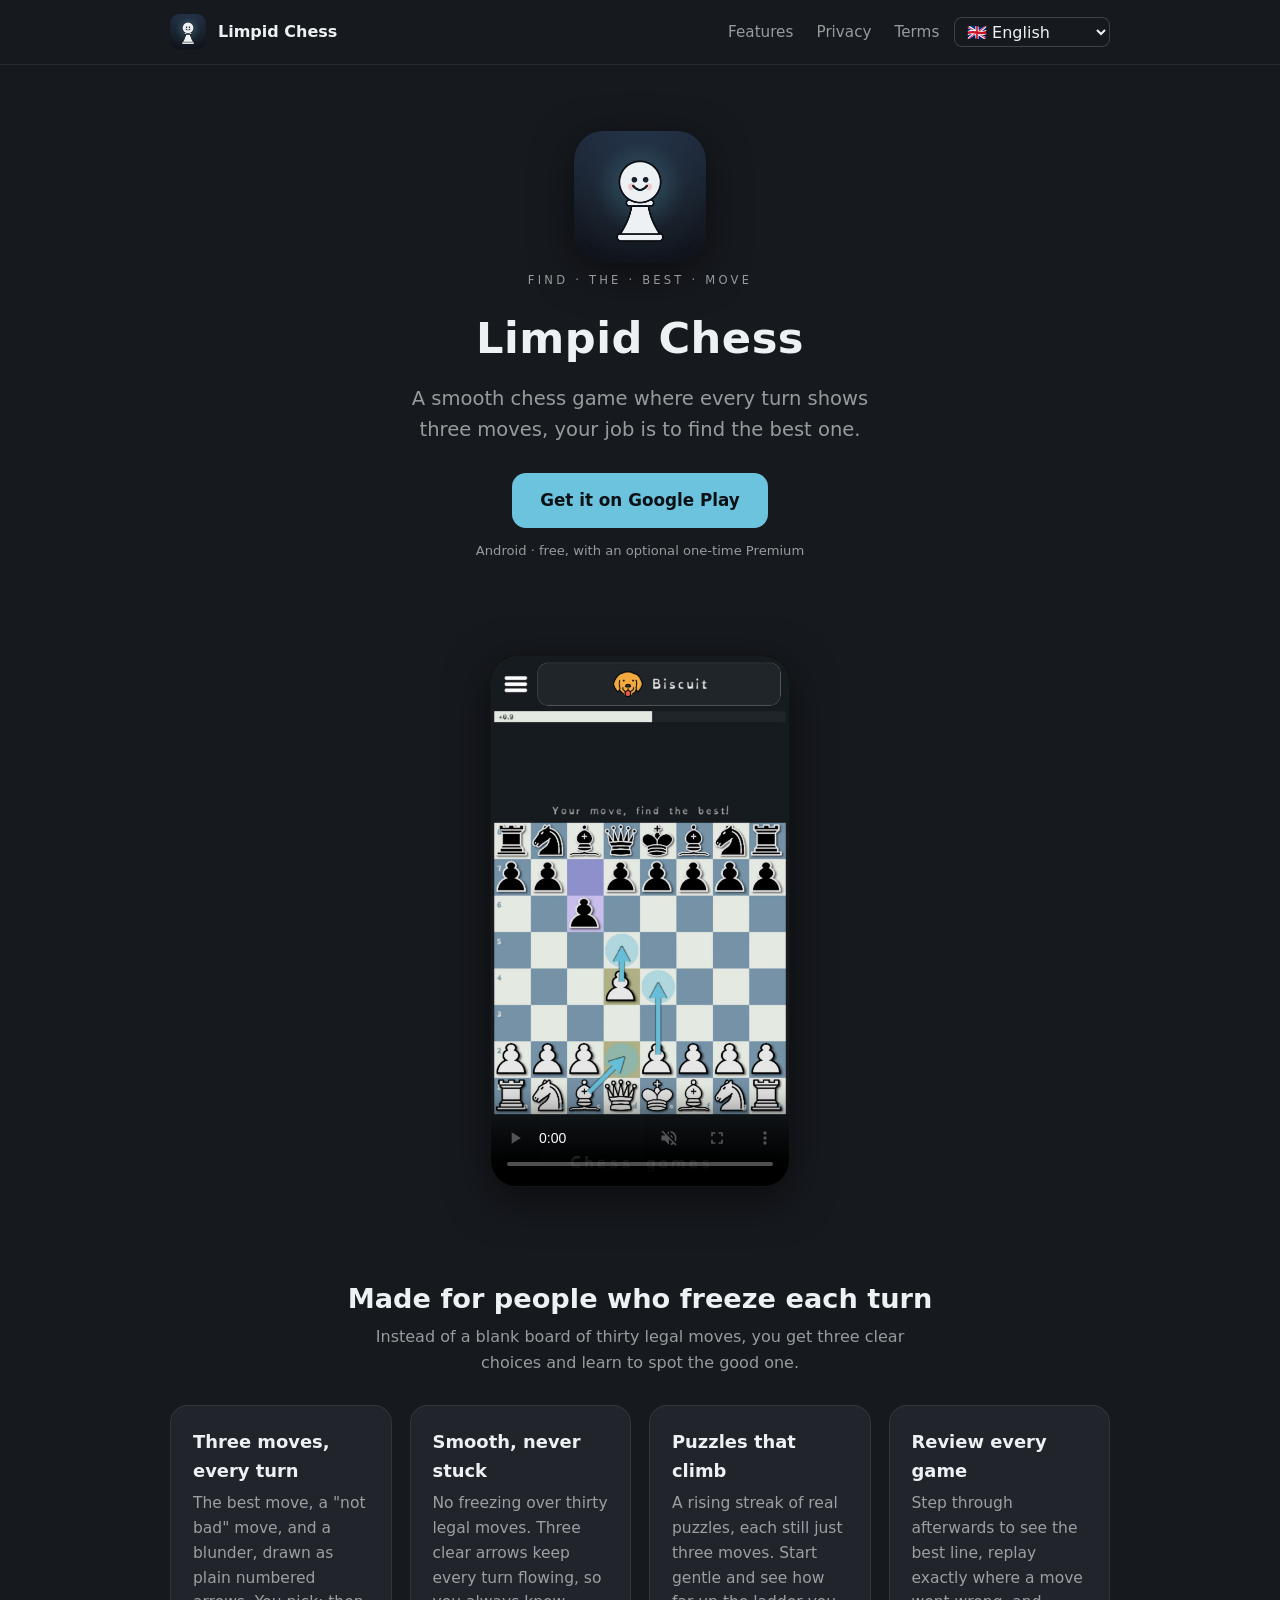
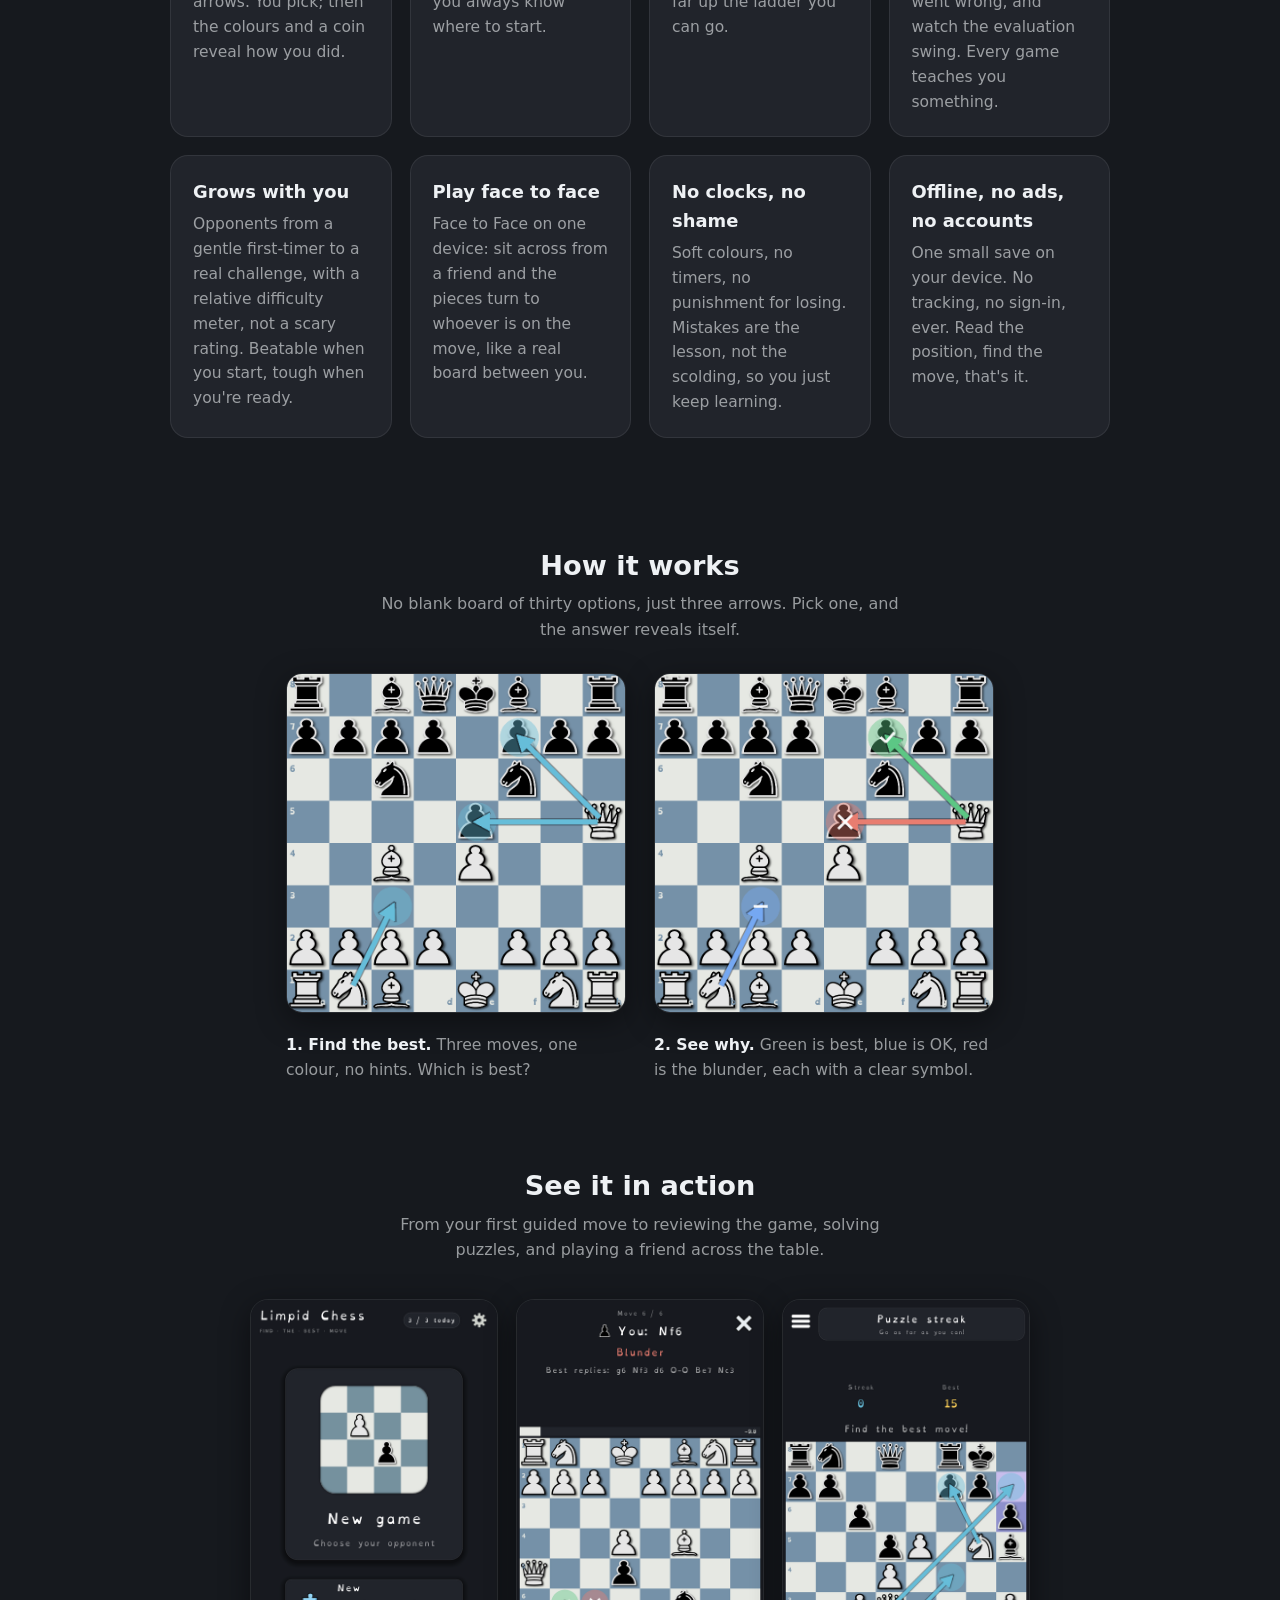
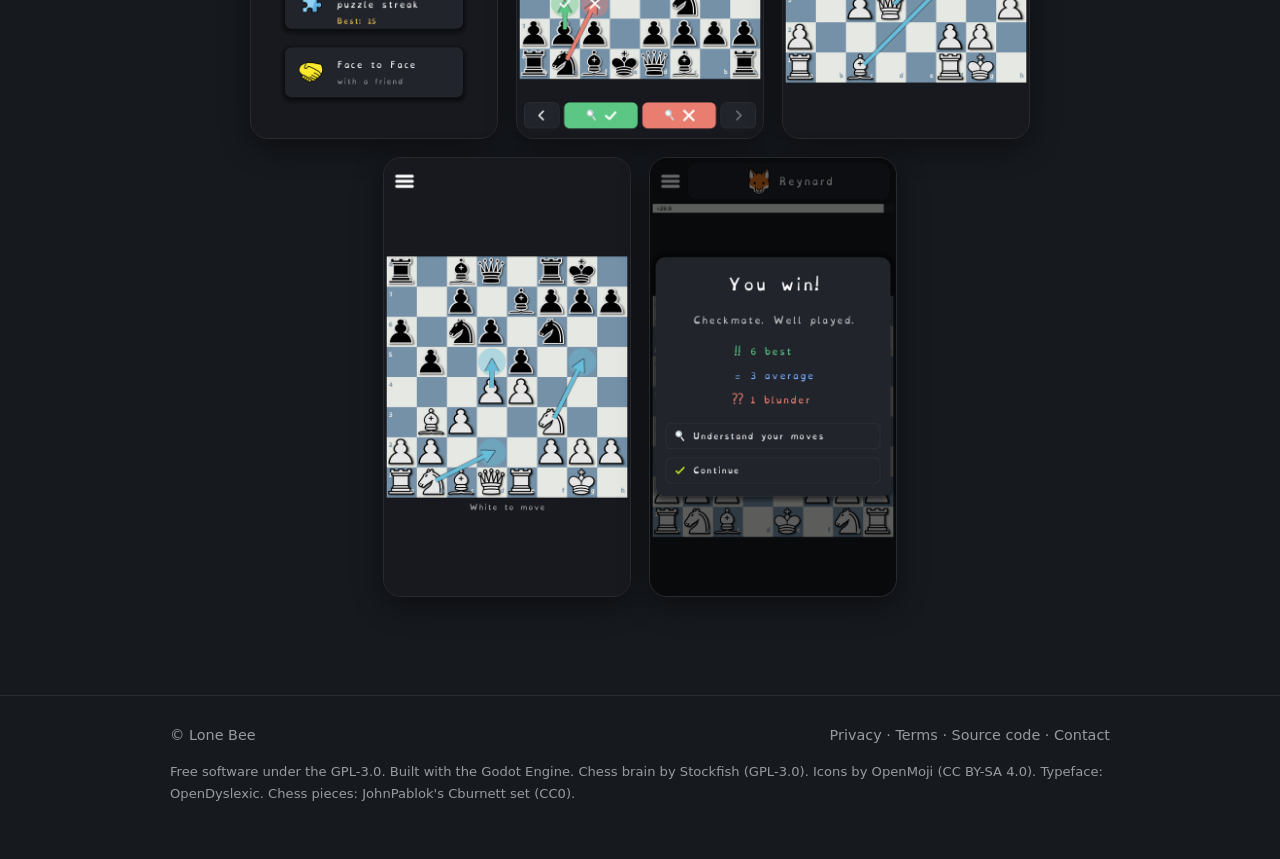
==== commit 93e6fa6f: "Update comment for video section in style.css from 'teaser video' to 'promo video'" ====
--- a/docs/index.html
+++ b/docs/index.html
@@ -40,14 +40,14 @@
         <h1>Limpid Chess</h1>
         <p class="tag" data-i18n="tag">A smooth chess game where every turn shows three moves, your job is to find the best one.</p>
         <a class="cta" href="https://play.google.com/store/apps/details?id=game.limpidchess" data-i18n="cta">Get it on Google&nbsp;Play</a>
-        <span class="cta-note" data-i18n="cta_note">Android · launching soon · free, with an optional one-time Premium</span>
+        <span class="cta-note" data-i18n="cta_note">Android · free, with an optional one-time Premium</span>
       </div>
     </section>
 
     <section class="band">
       <div class="wrap">
         <div class="video-wrap">
-          <video src="img/teaser.mp4" poster="img/teaser_poster.jpg" autoplay muted loop playsinline></video>
+          <video src="img/promo.mp4" poster="img/promo_poster.jpg" controls autoplay muted loop playsinline preload="metadata"></video>
         </div>
       </div>
     </section>
@@ -146,7 +146,7 @@
   <script>
     // Self-contained i18n: browser-language detection + a switcher. Default HTML is English, so with
     // JS off (or a crawler) the page reads English. Translations for the high-confidence marketing set.
-    const TRANSLATIONS = {"en": {"doc_title": "Limpid Chess - a smooth chess game, find the best move every turn", "nav_features": "Features", "nav_privacy": "Privacy", "nav_terms": "Terms", "eyebrow": "Find · the · best · move", "tag": "A smooth chess game where every turn shows three moves, your job is to find the best one.", "cta": "Get it on Google Play", "cta_note": "Android · launching soon · free, with an optional one-time Premium", "feat_title": "Made for people who freeze each turn", "feat_sub": "Instead of a blank board of thirty legal moves, you get three clear choices and learn to spot the good one.", "f1_h": "Three moves, every turn", "f1_p": "The best move, a \"not bad\" move, and a blunder, drawn as plain numbered arrows. You pick; then the colours and a coin reveal how you did.", "f2_h": "Smooth, never stuck", "f2_p": "No freezing over thirty legal moves. Three clear arrows keep every turn flowing, so you always know where to start.", "f3_h": "Puzzles that climb", "f3_p": "A rising streak of real puzzles, each still just three moves. Start gentle and see how far up the ladder you can go.", "f4_h": "Review every game", "f4_p": "Step through afterwards to see the best line, replay exactly where a move went wrong, and watch the evaluation swing. Every game teaches you something.", "f5_h": "Grows with you", "f5_p": "Opponents from a gentle first-timer to a real challenge, with a relative difficulty meter, not a scary rating. Beatable when you start, tough when you're ready.", "f6_h": "Play face to face", "f6_p": "Face to Face on one device: sit across from a friend and the pieces turn to whoever is on the move, like a real board between you.", "f7_h": "No clocks, no shame", "f7_p": "Soft colours, no timers, no punishment for losing. Mistakes are the lesson, not the scolding, so you just keep learning.", "f8_h": "Offline, no ads, no accounts", "f8_p": "One small save on your device. No tracking, no sign-in, ever. Read the position, find the move, that's it.", "how_title": "How it works", "how_sub": "No blank board of thirty options, just three arrows. Pick one, and the answer reveals itself.", "cap1": "<b>1. Find the best.</b> Three moves, one colour, no hints. Which is best?", "cap2": "<b>2. See why.</b> Green is best, blue is OK, red is the blunder, each with a clear symbol.", "action_title": "See it in action", "action_sub": "From your first guided move to reviewing the game, solving puzzles, and playing a friend across the table.", "foot_privacy": "Privacy", "foot_terms": "Terms", "foot_source": "Source code", "foot_contact": "Contact", "credits": "Free software under the GPL-3.0. Built with the Godot Engine. Chess brain by Stockfish (GPL-3.0). Icons by OpenMoji (CC BY-SA 4.0). Typeface: OpenDyslexic. Chess pieces: JohnPablok's Cburnett set (CC0).", "alt_home": "Home screen: New game, puzzle streak and Face to Face", "alt_moves_review": "Move-by-move review comparing the best line with the move you played", "alt_puzzle": "Puzzle streak: find the best move and go as far as you can", "alt_facetoface": "Face to Face: two players sharing one device", "alt_review": "End-of-game review with best, average and blunder counts", "alt_mech_neutral": "Three move arrows shown in one neutral colour", "alt_mech_revealed": "The same three moves revealed as best, OK and blunder"}, "es": {"doc_title": "Limpid Chess - un juego de ajedrez fluido, encuentra la mejor jugada cada turno", "nav_features": "Funciones", "nav_privacy": "Privacidad", "nav_terms": "Términos", "eyebrow": "Encuentra · la · mejor · jugada", "tag": "Un juego de ajedrez fluido donde cada turno muestra tres jugadas, tu misión es encontrar la mejor.", "cta": "Consíguelo en Google Play", "cta_note": "Android · próximamente · gratis, con Premium opcional de pago único", "feat_title": "Hecho para quienes se bloquean cada turno", "feat_sub": "En vez de un tablero con treinta jugadas legales, tienes tres opciones claras y aprendes a ver la buena.", "f1_h": "Tres jugadas, cada turno", "f1_p": "La mejor jugada, una \"no está mal\" y un error, dibujadas como flechas numeradas neutras. Tú eliges, y luego los colores y una moneda revelan qué tal lo hiciste.", "f2_h": "Fluido, nunca atascado", "f2_p": "Sin bloquearte ante treinta jugadas legales. Tres flechas claras mantienen cada turno fluido, así siempre sabes por dónde empezar.", "f3_h": "Puzzles que suben de nivel", "f3_p": "Una racha creciente de puzzles reales, cada uno con solo tres jugadas. Empieza suave y mira cuánto puedes subir.", "f4_h": "Repasa cada partida", "f4_p": "Recórrela después para ver la mejor línea, revive justo donde falló una jugada y observa cómo cambia la evaluación. Cada partida te enseña algo.", "f5_h": "Crece contigo", "f5_p": "Rivales desde un principiante amable hasta un reto de verdad, con un medidor de dificultad relativo, no una puntuación intimidante. Vencibles al empezar, duros cuando estés listo.", "f6_h": "Juega cara a cara", "f6_p": "Cara a cara en un solo dispositivo: siéntate frente a un amigo y las piezas giran hacia quien mueve, como un tablero de verdad entre los dos.", "f7_h": "Sin relojes, sin vergüenza", "f7_p": "Colores suaves, sin cronómetros, sin castigo por perder. Los errores son la lección, no el reproche, así solo sigues aprendiendo.", "f8_h": "Sin conexión, sin anuncios, sin cuentas", "f8_p": "Un pequeño guardado en tu dispositivo. Sin rastreo, sin registro, nunca. Lee la posición, encuentra la jugada, y ya está.", "how_title": "Cómo funciona", "how_sub": "Nada de tablero con treinta opciones, solo tres flechas. Elige una, y la respuesta se revela sola.", "cap1": "<b>1. Encuentra la mejor.</b> Tres jugadas, un color, sin pistas. ¿Cuál es la mejor?", "cap2": "<b>2. Descubre por qué.</b> Verde es la mejor, azul está bien, rojo es el error, cada una con un símbolo claro.", "action_title": "Míralo en acción", "action_sub": "Desde tu primera jugada guiada hasta repasar la partida, resolver puzzles y jugar con un amigo al otro lado de la mesa.", "foot_privacy": "Privacidad", "foot_terms": "Términos", "foot_source": "Código fuente", "foot_contact": "Contacto", "credits": "Software libre bajo la GPL-3.0. Creado con Godot Engine. Cerebro ajedrecístico de Stockfish (GPL-3.0). Iconos de OpenMoji (CC BY-SA 4.0). Tipografía: OpenDyslexic. Piezas de ajedrez: set Cburnett de JohnPablok (CC0).", "alt_home": "Pantalla de inicio: Nueva partida, racha de puzzles y Cara a cara", "alt_moves_review": "Repaso jugada a jugada comparando la mejor línea con la jugada que hiciste", "alt_puzzle": "Racha de puzzles: encuentra la mejor jugada y llega lo más lejos que puedas", "alt_facetoface": "Cara a cara: dos jugadores compartiendo un dispositivo", "alt_review": "Repaso de fin de partida con recuento de jugadas mejores, medias y errores", "alt_mech_neutral": "Tres flechas de jugada mostradas en un solo color neutro", "alt_mech_revealed": "Las mismas tres jugadas reveladas como mejor, buena y error"}, "fr": {"doc_title": "Limpid Chess : un jeu d'échecs fluide, trouvez le meilleur coup à chaque tour", "nav_features": "Fonctionnalités", "nav_privacy": "Confidentialité", "nav_terms": "Conditions", "eyebrow": "Trouvez · le · meilleur · coup", "tag": "Un jeu d'échecs fluide où chaque tour propose trois coups : à vous de trouver le meilleur.", "cta": "Disponible sur Google Play", "cta_note": "Android · bientôt disponible · gratuit, avec un Premium unique en option", "feat_title": "Conçu pour ceux qui se figent à chaque tour", "feat_sub": "Au lieu d'un plateau vide aux trente coups possibles, vous avez trois choix clairs et apprenez à repérer le bon.", "f1_h": "Trois coups, à chaque tour", "f1_p": "Le meilleur coup, un coup \"correct\" et une gaffe, tracés sous forme de flèches numérotées neutres. Vous choisissez, puis les couleurs et un jeton révèlent votre résultat.", "f2_h": "Fluide, jamais bloqué", "f2_p": "Fini de se figer devant trente coups possibles. Trois flèches claires gardent chaque tour fluide, vous savez toujours par où commencer.", "f3_h": "Des puzzles qui grimpent", "f3_p": "Une série de vrais puzzles de plus en plus difficiles, toujours trois coups chacun. Commencez en douceur et voyez jusqu'où vous grimpez.", "f4_h": "Analysez chaque partie", "f4_p": "Déroulez la partie ensuite pour voir la meilleure suite, revoyez précisément où un coup a dérapé et regardez l'évaluation basculer. Chaque partie vous apprend quelque chose.", "f5_h": "Progresse avec vous", "f5_p": "Des adversaires du tout débutant au vrai défi, avec un indicateur de difficulté relatif, pas un classement intimidant. Battables au début, coriaces quand vous êtes prêt.", "f6_h": "Jouez en face à face", "f6_p": "Face à face sur un seul appareil : installez-vous face à un ami et les pièces se tournent vers celui qui joue, comme un vrai plateau entre vous.", "f7_h": "Pas de pendule, pas de honte", "f7_p": "Des couleurs douces, aucun chronomètre, aucune punition en cas de défaite. L'erreur est la leçon, pas le reproche, alors vous continuez d'apprendre.", "f8_h": "Hors ligne, sans pub, sans compte", "f8_p": "Une petite sauvegarde sur votre appareil. Aucun suivi, aucune connexion, jamais. Lisez la position, trouvez le coup, c'est tout.", "how_title": "Comment ça marche", "how_sub": "Pas de plateau vide aux trente options, juste trois flèches. Choisissez-en une et la réponse se révèle.", "cap1": "<b>1. Trouvez le meilleur.</b> Trois coups, une seule couleur, aucun indice. Lequel est le meilleur ?", "cap2": "<b>2. Comprenez pourquoi.</b> Le vert est le meilleur, le bleu correct, le rouge la gaffe, chacun avec un symbole clair.", "action_title": "Voyez-le en action", "action_sub": "De votre premier coup guidé à l'analyse de la partie, aux puzzles et aux parties avec un ami en face de vous.", "foot_privacy": "Confidentialité", "foot_terms": "Conditions", "foot_source": "Code source", "foot_contact": "Contact", "credits": "Logiciel libre sous licence GPL-3.0. Réalisé avec Godot Engine. Moteur d'échecs par Stockfish (GPL-3.0). Icônes par OpenMoji (CC BY-SA 4.0). Police : OpenDyslexic. Pièces d'échecs : le set Cburnett de JohnPablok (CC0).", "alt_home": "Écran d'accueil : nouvelle partie, série de puzzles et Face à face", "alt_moves_review": "Analyse coup par coup comparant la meilleure suite au coup que vous avez joué", "alt_puzzle": "Série de puzzles : trouvez le meilleur coup et allez aussi loin que possible", "alt_facetoface": "Face à face : deux joueurs sur un même appareil", "alt_review": "Analyse de fin de partie avec le nombre de meilleurs coups, coups moyens et gaffes", "alt_mech_neutral": "Trois flèches de coup affichées dans une seule couleur neutre", "alt_mech_revealed": "Les trois mêmes coups révélés : meilleur, correct et gaffe"}, "it": {"doc_title": "Limpid Chess - un gioco di scacchi fluido, trova la mossa migliore a ogni turno", "nav_features": "Funzioni", "nav_privacy": "Privacy", "nav_terms": "Termini", "eyebrow": "Trova · la · mossa · migliore", "tag": "Un gioco di scacchi fluido dove ogni turno mostra tre mosse, il tuo compito è trovare la migliore.", "cta": "Scaricalo su Google Play", "cta_note": "Android · in arrivo · gratis, con un Premium facoltativo una tantum", "feat_title": "Pensato per chi si blocca a ogni turno", "feat_sub": "Invece di una scacchiera con trenta mosse possibili, ricevi tre scelte chiare e impari a riconoscere quella giusta.", "f1_h": "Tre mosse, a ogni turno", "f1_p": "La mossa migliore, una \"non male\" e un errore grave, disegnati come semplici frecce numerate. Tu scegli, poi i colori e una moneta ti svelano com'è andata.", "f2_h": "Fluido, mai bloccato", "f2_p": "Niente blocco davanti a trenta mosse possibili. Tre frecce chiare mantengono ogni turno fluido, così sai sempre da dove partire.", "f3_h": "Puzzle in crescendo", "f3_p": "Una serie crescente di puzzle veri, sempre con tre sole mosse. Inizia in scioltezza e scopri fin dove riesci a salire.", "f4_h": "Rivedi ogni partita", "f4_p": "Ripercorri la partita per vedere la linea migliore, rivivi esattamente dove una mossa è andata storta e osserva oscillare la valutazione. Ogni partita ti insegna qualcosa.", "f5_h": "Cresce con te", "f5_p": "Avversari da un principiante alle prime armi alla vera sfida, con un indicatore di difficoltà relativo, non un punteggio che spaventa. Battibili all'inizio, tosti quando sei pronto.", "f6_h": "Gioca a Faccia a Faccia", "f6_p": "Faccia a Faccia su un solo dispositivo: siediti di fronte a un amico e i pezzi si girano verso chi deve muovere, come una vera scacchiera tra voi.", "f7_h": "Niente orologi, niente vergogna", "f7_p": "Colori tenui, nessun timer, nessuna punizione se perdi. Gli errori sono la lezione, non il rimprovero, così continui solo a imparare.", "f8_h": "Offline, niente pubblicità, niente account", "f8_p": "Un piccolo salvataggio sul tuo dispositivo. Nessun tracciamento, nessun accesso, mai. Leggi la posizione, trova la mossa, tutto qui.", "how_title": "Come funziona", "how_sub": "Niente scacchiera con trenta opzioni, solo tre frecce. Scegline una e la risposta si svela da sola.", "cap1": "<b>1. Trova la migliore.</b> Tre mosse, un colore, nessun aiuto. Qual è la migliore?", "cap2": "<b>2. Scopri perché.</b> Verde è la migliore, blu è discreta, rosso è l'errore grave, ognuna con un simbolo chiaro.", "action_title": "Guardalo in azione", "action_sub": "Dalla tua prima mossa guidata alla revisione della partita, dai puzzle da risolvere alle sfide con un amico a tavolino.", "foot_privacy": "Privacy", "foot_terms": "Termini", "foot_source": "Codice sorgente", "foot_contact": "Contatti", "credits": "Software libero sotto licenza GPL-3.0. Realizzato con Godot Engine. Motore scacchistico di Stockfish (GPL-3.0). Icone di OpenMoji (CC BY-SA 4.0). Carattere: OpenDyslexic. Pezzi degli scacchi: set Cburnett di JohnPablok (CC0).", "alt_home": "Schermata iniziale: Nuova partita, serie di puzzle e Faccia a Faccia", "alt_moves_review": "Revisione mossa per mossa che confronta la linea migliore con la mossa che hai giocato", "alt_puzzle": "Serie di puzzle: trova la mossa migliore e arriva più lontano che puoi", "alt_facetoface": "Faccia a Faccia: due giocatori su un solo dispositivo", "alt_review": "Revisione di fine partita con conteggio di mosse migliori, medie ed errori gravi", "alt_mech_neutral": "Tre frecce di mossa mostrate in un unico colore neutro", "alt_mech_revealed": "Le stesse tre mosse svelate come migliore, discreta ed errore grave"}, "pt": {"doc_title": "Limpid Chess - um jogo de xadrez fluido, encontre o melhor lance a cada turno", "nav_features": "Recursos", "nav_privacy": "Privacidade", "nav_terms": "Termos", "eyebrow": "Encontre · o · melhor · lance", "tag": "Um jogo de xadrez fluido em que cada turno mostra três lances, e cabe a você encontrar o melhor.", "cta": "Baixe no Google Play", "cta_note": "Android · em breve · grátis, com Premium opcional de compra única", "feat_title": "Feito para quem trava a cada jogada", "feat_sub": "Em vez de um tabuleiro em branco com trinta lances possíveis, você tem três opções claras e aprende a enxergar a boa.", "f1_h": "Três lances, a cada turno", "f1_p": "O melhor lance, um lance \"nada mal\" e uma gafe, desenhados como simples setas numeradas. Você escolhe; então as cores e uma moeda revelam como você se saiu.", "f2_h": "Fluido, sem travar", "f2_p": "Nada de travar diante de trinta lances possíveis. Três setas claras mantêm cada turno fluindo, então você sempre sabe por onde começar.", "f3_h": "Puzzles que sobem de nível", "f3_p": "Uma sequência crescente de puzzles de verdade, cada um ainda com apenas três lances. Comece com calma e veja até onde você consegue subir.", "f4_h": "Revise cada partida", "f4_p": "Ao final, avance lance a lance para ver a melhor linha, reveja exatamente onde um lance saiu errado e acompanhe a avaliação oscilar. Toda partida ensina algo.", "f5_h": "Cresce com você", "f5_p": "Oponentes que vão de um iniciante tranquilo a um desafio de verdade, com um medidor de dificuldade relativo, não uma nota assustadora. Fáceis no começo, difíceis quando você estiver pronto.", "f6_h": "Jogue Frente a Frente", "f6_p": "Frente a Frente em um só aparelho: sente-se em frente a um amigo e as peças giram para quem está na vez, como um tabuleiro de verdade entre vocês.", "f7_h": "Sem relógios, sem vergonha", "f7_p": "Cores suaves, sem cronômetros, sem punição por perder. Os erros são a lição, não a bronca, então você só continua aprendendo.", "f8_h": "Offline, sem anúncios, sem contas", "f8_p": "Um pequeno arquivo salvo no seu aparelho. Sem rastreamento, sem login, nunca. Leia a posição, encontre o lance, é só isso.", "how_title": "Como funciona", "how_sub": "Nada de tabuleiro em branco com trinta opções, apenas três setas. Escolha uma e a resposta se revela.", "cap1": "<b>1. Encontre o melhor.</b> Três lances, uma cor, sem dicas. Qual é o melhor?", "cap2": "<b>2. Veja por quê.</b> Verde é o melhor, azul é OK, vermelho é a gafe, cada um com um símbolo claro.", "action_title": "Veja em ação", "action_sub": "Do seu primeiro lance guiado até revisar a partida, resolver puzzles e jogar com um amigo do outro lado da mesa.", "foot_privacy": "Privacidade", "foot_terms": "Termos", "foot_source": "Código-fonte", "foot_contact": "Contato", "credits": "Software livre sob a GPL-3.0. Feito com a Godot Engine. Cérebro do xadrez por Stockfish (GPL-3.0). Ícones por OpenMoji (CC BY-SA 4.0). Fonte: OpenDyslexic. Peças de xadrez: conjunto Cburnett de JohnPablok (CC0).", "alt_home": "Tela inicial: Nova partida, sequência de puzzles e Frente a Frente", "alt_moves_review": "Revisão lance a lance comparando a melhor linha com o lance que você jogou", "alt_puzzle": "Sequência de puzzles: encontre o melhor lance e vá o mais longe possível", "alt_facetoface": "Frente a Frente: dois jogadores compartilhando um aparelho", "alt_review": "Revisão de fim de partida com contagens de melhores, médios e gafes", "alt_mech_neutral": "Três setas de lance mostradas em uma cor neutra", "alt_mech_revealed": "Os mesmos três lances revelados como melhor, OK e gafe"}, "ru": {"doc_title": "Limpid Chess: плавные шахматы, находите лучший ход в каждой позиции", "nav_features": "Возможности", "nav_privacy": "Конфиденциальность", "nav_terms": "Условия", "eyebrow": "Найдите · лучший · ход", "tag": "Плавная игра в шахматы, где на каждом ходу вы видите три хода, а ваша задача, найти лучший.", "cta": "Скачать в Google Play", "cta_note": "Android · скоро запуск · бесплатно, с необязательным разовым Premium", "feat_title": "Для тех, кто замирает над каждым ходом", "feat_sub": "Вместо пустой доски с тридцатью возможными ходами вы получаете три понятных варианта и учитесь замечать лучший.", "f1_h": "Три хода каждый раз", "f1_p": "Лучший ход, «неплохой» ход и зевок, нарисованные простыми пронумерованными стрелками. Вы выбираете, а затем цвета и монетка показывают, как вы справились.", "f2_h": "Плавно, без заминок", "f2_p": "Никакого ступора перед тридцатью возможными ходами. Три понятные стрелки делают каждый ход плавным, и вы всегда знаете, с чего начать.", "f3_h": "Задачи по нарастающей", "f3_p": "Растущая серия настоящих задач, и в каждой всё те же три хода. Начните с простого и посмотрите, как высоко сможете подняться по лестнице.", "f4_h": "Разбор каждой партии", "f4_p": "Пройдите партию после игры, чтобы увидеть лучшую линию, точно переиграть момент ошибки и посмотреть, как менялась оценка. Каждая партия чему-то учит.", "f5_h": "Растёт вместе с вами", "f5_p": "Соперники от мягкого новичка до настоящего вызова, со шкалой относительной сложности, а не пугающим рейтингом. Победимы для начала и упорны, когда вы готовы.", "f6_h": "Играйте лицом к лицу", "f6_p": "Лицом к лицу на одном устройстве: сядьте напротив друга, и фигуры поворачиваются к тому, чей ход, как настоящая доска между вами.", "f7_h": "Без часов, без стыда", "f7_p": "Мягкие цвета, никаких таймеров, никакого наказания за проигрыш. Ошибки, это урок, а не выговор, так что вы просто продолжаете учиться.", "f8_h": "Офлайн, без рекламы, без аккаунтов", "f8_p": "Одно небольшое сохранение на вашем устройстве. Никакого отслеживания и входа, никогда. Прочитайте позицию, найдите ход, вот и всё.", "how_title": "Как это работает", "how_sub": "Никакой пустой доски с тридцатью вариантами, всего три стрелки. Выберите одну, и ответ откроется сам.", "cap1": "<b>1. Найдите лучший.</b> Три хода, один цвет, без подсказок. Какой лучший?", "cap2": "<b>2. Узнайте почему.</b> Зелёный: лучший, синий: неплохой, красный: зевок, у каждого понятный символ.", "action_title": "Посмотрите в действии", "action_sub": "От первого хода с подсказкой до разбора партии, решения задач и игры с другом за одним столом.", "foot_privacy": "Конфиденциальность", "foot_terms": "Условия", "foot_source": "Исходный код", "foot_contact": "Контакты", "credits": "Свободное программное обеспечение под лицензией GPL-3.0. Создано на Godot Engine. Шахматный движок, Stockfish (GPL-3.0). Иконки, OpenMoji (CC BY-SA 4.0). Шрифт: OpenDyslexic. Шахматные фигуры: набор Cburnett от JohnPablok (CC0).", "alt_home": "Главный экран: новая игра, серия задач и Лицом к лицу", "alt_moves_review": "Пошаговый разбор, сравнивающий лучшую линию с сыгранным вами ходом", "alt_puzzle": "Серия задач: найдите лучший ход и продвиньтесь как можно дальше", "alt_facetoface": "Лицом к лицу: два игрока на одном устройстве", "alt_review": "Разбор в конце партии с числом лучших, средних ходов и зевков", "alt_mech_neutral": "Три стрелки ходов, показанные одним нейтральным цветом", "alt_mech_revealed": "Те же три хода, раскрытые как лучший, неплохой и зевок"}, "de": {"doc_title": "Limpid Chess - ein geschmeidiges Schachspiel, finde in jeder Runde den besten Zug", "nav_features": "Funktionen", "nav_privacy": "Datenschutz", "nav_terms": "Bedingungen", "eyebrow": "Finde · den · besten · Zug", "tag": "Ein geschmeidiges Schachspiel, das dir in jeder Runde drei Züge zeigt, deine Aufgabe ist es, den besten zu finden.", "cta": "Jetzt bei Google Play", "cta_note": "Android · bald verfügbar · kostenlos, mit optionalem einmaligem Premium", "feat_title": "Gemacht für alle, die bei jedem Zug erstarren", "feat_sub": "Statt eines leeren Bretts mit dreißig legalen Zügen bekommst du drei klare Möglichkeiten und lernst, die gute zu erkennen.", "f1_h": "Drei Züge, jede Runde", "f1_p": "Der beste Zug, ein \"nicht schlechter\" Zug und ein Patzer, gezeichnet als schlichte nummerierte Pfeile. Du wählst; dann zeigen die Farben und eine Münze, wie gut du warst.", "f2_h": "Geschmeidig, nie festgefahren", "f2_p": "Kein Erstarren vor dreißig legalen Zügen. Drei klare Pfeile halten jeden Zug im Fluss, damit du immer weißt, wo du anfangen sollst.", "f3_h": "Rätsel, die höher führen", "f3_p": "Eine wachsende Serie echter Rätsel, jedes noch immer nur drei Züge. Fang sanft an und schau, wie weit du die Leiter hinaufkommst.", "f4_h": "Jede Partie analysieren", "f4_p": "Geh danach Zug für Zug durch, sieh die beste Variante, spiel genau dort nach, wo ein Zug schiefging, und beobachte, wie die Bewertung ausschlägt. Jede Partie bringt dir etwas bei.", "f5_h": "Wächst mit dir", "f5_p": "Gegner vom sanften Anfänger bis zur echten Herausforderung, mit einer relativen Schwierigkeitsanzeige statt einer abschreckenden Wertung. Am Anfang schlagbar, hart, wenn du bereit bist.", "f6_h": "Zu zweit spielen", "f6_p": "Zu zweit an einem Gerät: Setz dich einem Freund gegenüber, und die Figuren drehen sich zu dem, der am Zug ist, wie ein echtes Brett zwischen euch.", "f7_h": "Keine Uhren, keine Scham", "f7_p": "Sanfte Farben, keine Zeitnahme, keine Strafe fürs Verlieren. Fehler sind die Lektion, nicht der Tadel, so lernst du einfach weiter.", "f8_h": "Offline, keine Werbung, keine Konten", "f8_p": "Ein kleiner Speicherstand auf deinem Gerät. Kein Tracking, kein Login, niemals. Lies die Stellung, finde den Zug, das war's.", "how_title": "So funktioniert's", "how_sub": "Kein leeres Brett mit dreißig Möglichkeiten, nur drei Pfeile. Wähl einen, und die Antwort zeigt sich von selbst.", "cap1": "<b>1. Finde den besten.</b> Drei Züge, eine Farbe, keine Hinweise. Welcher ist der beste?", "cap2": "<b>2. Sieh, warum.</b> Grün ist am besten, Blau ist okay, Rot ist der Patzer, jeweils mit einem klaren Symbol.", "action_title": "Sieh es in Aktion", "action_sub": "Vom ersten geführten Zug über die Analyse der Partie und das Lösen von Rätseln bis zum Spiel mit einem Freund am Tisch.", "foot_privacy": "Datenschutz", "foot_terms": "Bedingungen", "foot_source": "Quellcode", "foot_contact": "Kontakt", "credits": "Freie Software unter der GPL-3.0. Erstellt mit der Godot Engine. Schachhirn von Stockfish (GPL-3.0). Icons von OpenMoji (CC BY-SA 4.0). Schriftart: OpenDyslexic. Schachfiguren: JohnPabloks Cburnett-Set (CC0).", "alt_home": "Startbildschirm: Neue Partie, Rätsel-Serie und Zu zweit", "alt_moves_review": "Zug-für-Zug-Analyse, die die beste Variante mit deinem gespielten Zug vergleicht", "alt_puzzle": "Rätsel-Serie: finde den besten Zug und komm so weit du kannst", "alt_facetoface": "Zu zweit: zwei Spieler an einem Gerät", "alt_review": "Analyse am Partieende mit der Anzahl bester, durchschnittlicher und Patzer-Züge", "alt_mech_neutral": "Drei Zugpfeile in einer neutralen Farbe", "alt_mech_revealed": "Dieselben drei Züge, aufgedeckt als bester, okay und Patzer"}, "pl": {"doc_title": "Limpid Chess: płynna gra w szachy, znajdź najlepszy ruch w każdej turze", "nav_features": "Funkcje", "nav_privacy": "Prywatność", "nav_terms": "Warunki", "eyebrow": "Znajdź · najlepszy · ruch", "tag": "Płynna gra w szachy, w której każda tura pokazuje trzy ruchy, a Twoim zadaniem jest znaleźć ten najlepszy.", "cta": "Pobierz w Google Play", "cta_note": "Android · już wkrótce · za darmo, z opcjonalnym jednorazowym Premium", "feat_title": "Stworzona dla tych, którzy zastygają przy każdym ruchu", "feat_sub": "Zamiast pustej planszy z trzydziestoma legalnymi ruchami dostajesz trzy jasne opcje i uczysz się dostrzegać ten dobry.", "f1_h": "Trzy ruchy w każdej turze", "f1_p": "Najlepszy ruch, ruch \"nie najgorszy\" i gafa, narysowane jako zwykłe ponumerowane strzałki. Wybierasz, a kolory i moneta pokazują, jak Ci poszło.", "f2_h": "Płynnie, nigdy w kropce", "f2_p": "Żadnego zastygania nad trzydziestoma ruchami. Trzy jasne strzałki sprawiają, że każda tura płynie, więc zawsze wiesz, od czego zacząć.", "f3_h": "Zagadki, które rosną", "f3_p": "Rosnąca seria prawdziwych zagadek, każda wciąż tylko trzy ruchy. Zacznij łagodnie i zobacz, jak wysoko po drabinie dojdziesz.", "f4_h": "Analizuj każdą partię", "f4_p": "Prześledź partię po wszystkim, zobacz najlepszy wariant, odtwórz dokładnie miejsce błędu i obserwuj wahania oceny. Każda partia czegoś Cię uczy.", "f5_h": "Rośnie razem z Tobą", "f5_p": "Przeciwnicy od łagodnego debiutanta po prawdziwe wyzwanie, ze wskaźnikiem względnej trudności zamiast straszącego rankingu. Do pokonania na start, trudni, gdy będziesz gotowy.", "f6_h": "Graj twarzą w twarz", "f6_p": "Twarzą w twarz na jednym urządzeniu: usiądź naprzeciw znajomego, a figury obracają się do tego, kto jest na ruchu, jak prawdziwa szachownica między wami.", "f7_h": "Bez zegara, bez wstydu", "f7_p": "Łagodne kolory, brak zegarów, żadnej kary za przegraną. Błędy są lekcją, nie naganą, więc po prostu uczysz się dalej.", "f8_h": "Offline, bez reklam, bez kont", "f8_p": "Jeden mały zapis na Twoim urządzeniu. Żadnego śledzenia, żadnego logowania, nigdy. Odczytaj pozycję, znajdź ruch, i tyle.", "how_title": "Jak to działa", "how_sub": "Żadnej pustej planszy z trzydziestoma opcjami, tylko trzy strzałki. Wybierz jedną, a odpowiedź sama się odsłoni.", "cap1": "<b>1. Znajdź najlepszy.</b> Trzy ruchy, jeden kolor, brak podpowiedzi. Który jest najlepszy?", "cap2": "<b>2. Zobacz dlaczego.</b> Zielony jest najlepszy, niebieski w porządku, czerwony to gafa, każdy z czytelnym symbolem.", "action_title": "Zobacz to w akcji", "action_sub": "Od pierwszego prowadzonego ruchu po analizę partii, rozwiązywanie zagadek i grę ze znajomym po drugiej stronie stołu.", "foot_privacy": "Prywatność", "foot_terms": "Warunki", "foot_source": "Kod źródłowy", "foot_contact": "Kontakt", "credits": "Wolne oprogramowanie na licencji GPL-3.0. Zbudowane w Godot Engine. Szachowy mózg: Stockfish (GPL-3.0). Ikony: OpenMoji (CC BY-SA 4.0). Krój pisma: OpenDyslexic. Figury szachowe: zestaw Cburnett autorstwa JohnPablok (CC0).", "alt_home": "Ekran główny: nowa gra, seria zagadek i Twarzą w twarz", "alt_moves_review": "Analiza ruch po ruchu porównująca najlepszy wariant z ruchem, który zagrałeś", "alt_puzzle": "Seria zagadek: znajdź najlepszy ruch i dojdź tak daleko, jak potrafisz", "alt_facetoface": "Twarzą w twarz: dwoje graczy na jednym urządzeniu", "alt_review": "Podsumowanie partii z liczbą ruchów najlepszych, przeciętnych i gaf", "alt_mech_neutral": "Trzy strzałki ruchów w jednym neutralnym kolorze", "alt_mech_revealed": "Te same trzy ruchy odsłonięte jako najlepszy, w porządku i gafa"}, "uk": {"doc_title": "Limpid Chess: плавні шахи, знаходь найкращий хід щоразу", "nav_features": "Можливості", "nav_privacy": "Конфіденційність", "nav_terms": "Умови", "eyebrow": "Знайди · свій · найкращий · хід", "tag": "Плавна гра в шахи, де кожного ходу видно три варіанти, а твоє завдання, знайти найкращий.", "cta": "Завантажити в Google Play", "cta_note": "Android · скоро запуск · безкоштовно, з необовʼязковим разовим Premium", "feat_title": "Створено для тих, хто завмирає перед кожним ходом", "feat_sub": "Замість порожньої дошки з тридцятьма ходами ти отримуєш три чіткі варіанти й вчишся впізнавати найкращий.", "f1_h": "Три ходи, щоразу", "f1_p": "Найкращий хід, «непоганий» хід і груба помилка, намальовані простими пронумерованими стрілками. Ти обираєш, а потім кольори й монета показують твій результат.", "f2_h": "Плавно, без застрягань", "f2_p": "Жодних завмирань над тридцятьма ходами. Три чіткі стрілки роблять кожен хід плавним, тож ти завжди знаєш, з чого почати.", "f3_h": "Задачі, що ростуть", "f3_p": "Серія справжніх задач, що зростає, і в кожній усе ті самі три ходи. Почни спокійно й дізнайся, як високо драбиною ти піднімешся.", "f4_h": "Розбирай кожну гру", "f4_p": "Пройдися грою після завершення, щоб побачити найкращу лінію, повторити саме той хибний хід і простежити, як хитається оцінка. Кожна гра чогось навчає.", "f5_h": "Росте разом з тобою", "f5_p": "Суперники від лагідного новачка до справжнього виклику, з відносною шкалою складності, а не страшним рейтингом. Здоланні на старті, серйозні, коли ти готовий.", "f6_h": "Грайте віч-на-віч", "f6_p": "Віч-на-віч на одному пристрої: сядьте навпроти друга, і фігури повертаються до того, чий хід, наче справжня дошка між вами.", "f7_h": "Без годинників, без сорому", "f7_p": "Мʼякі кольори, жодних таймерів, жодного покарання за поразку. Помилки, це урок, а не докір, тож ти просто вчишся далі.", "f8_h": "Офлайн, без реклами, без акаунтів", "f8_p": "Один маленький файл збереження на твоєму пристрої. Жодного стеження, жодного входу, ніколи. Прочитай позицію, знайди хід, ось і все.", "how_title": "Як це працює", "how_sub": "Жодної порожньої дошки з тридцятьма варіантами, лише три стрілки. Обери одну, і відповідь розкриється сама.", "cap1": "<b>1. Знайди найкращий.</b> Три ходи, один колір, жодних підказок. Який найкращий?", "cap2": "<b>2. Побач чому.</b> Зелений найкращий, синій непоганий, червоний груба помилка, і в кожного чіткий символ.", "action_title": "Подивись у дії", "action_sub": "Від першого підказаного ходу до розбору гри, розвʼязання задач і партії з другом навпроти.", "foot_privacy": "Конфіденційність", "foot_terms": "Умови", "foot_source": "Вихідний код", "foot_contact": "Контакт", "credits": "Вільне програмне забезпечення за ліцензією GPL-3.0. Створено на Godot Engine. Шаховий інтелект, Stockfish (GPL-3.0). Іконки, OpenMoji (CC BY-SA 4.0). Шрифт: OpenDyslexic. Шахові фігури: набір Cburnett від JohnPablok (CC0).", "alt_home": "Головний екран: нова гра, серія задач і Віч-на-віч", "alt_moves_review": "Розбір хід за ходом, що порівнює найкращу лінію з ходом, який ти зіграв", "alt_puzzle": "Серія задач: знайди найкращий хід і пройди якомога далі", "alt_facetoface": "Віч-на-віч: двоє гравців на одному пристрої", "alt_review": "Розбір наприкінці гри з підрахунком найкращих, середніх ходів і грубих помилок", "alt_mech_neutral": "Три стрілки ходів в одному нейтральному кольорі", "alt_mech_revealed": "Ті самі три ходи, розкриті як найкращий, непоганий і груба помилка"}, "el": {"doc_title": "Limpid Chess - ένα ομαλό παιχνίδι σκακιού, βρες την καλύτερη κίνηση κάθε γύρο", "nav_features": "Δυνατότητες", "nav_privacy": "Απόρρητο", "nav_terms": "Όροι", "eyebrow": "Βρες · την · καλύτερη · κίνηση", "tag": "Ένα ομαλό παιχνίδι σκακιού όπου κάθε γύρος δείχνει τρεις κινήσεις, δουλειά σου είναι να βρεις την καλύτερη.", "cta": "Κατέβασέ το στο Google Play", "cta_note": "Android · κυκλοφορεί σύντομα · δωρεάν, με προαιρετικό εφάπαξ Premium", "feat_title": "Φτιαγμένο για όσους παγώνουν σε κάθε γύρο", "feat_sub": "Αντί για μια άδεια σκακιέρα με τριάντα νόμιμες κινήσεις, παίρνεις τρεις ξεκάθαρες επιλογές και μαθαίνεις να ξεχωρίζεις την καλή.", "f1_h": "Τρεις κινήσεις, κάθε γύρο", "f1_p": "Η καλύτερη κίνηση, μια \"όχι κακή\" κίνηση και μια γκάφα, σχεδιασμένες ως απλά αριθμημένα βέλη. Διαλέγεις, κι έπειτα τα χρώματα κι ένα νόμισμα αποκαλύπτουν πώς τα πήγες.", "f2_h": "Ομαλό, ποτέ κολλημένο", "f2_p": "Κανένα πάγωμα μπροστά σε τριάντα νόμιμες κινήσεις. Τρία ξεκάθαρα βέλη κρατούν κάθε γύρο ρευστό, ώστε να ξέρεις πάντα από πού να ξεκινήσεις.", "f3_h": "Γρίφοι που ανεβαίνουν", "f3_p": "Ένα ανοδικό σερί από πραγματικούς γρίφους, πάντα με μόνο τρεις κινήσεις. Ξεκίνα απαλά και δες πόσο ψηλά στη σκάλα μπορείς να φτάσεις.", "f4_h": "Ανασκόπηση κάθε παρτίδας", "f4_p": "Ξαναδές την παρτίδα κίνηση κίνηση για να βρεις την καλύτερη γραμμή, ξαναπαίξε ακριβώς εκεί που στράβωσε μια κίνηση και δες την αξιολόγηση να μεταβάλλεται. Κάθε παρτίδα σού μαθαίνει κάτι.", "f5_h": "Μεγαλώνει μαζί σου", "f5_p": "Αντίπαλοι από έναν απαλό πρωτάρη μέχρι μια αληθινή πρόκληση, με σχετικό μετρητή δυσκολίας, όχι μια τρομακτική βαθμολογία. Νικήσιμοι στην αρχή, δύσκολοι όταν είσαι έτοιμος.", "f6_h": "Παίξε Πρόσωπο με Πρόσωπο", "f6_p": "Πρόσωπο με Πρόσωπο σε μία συσκευή: κάτσε απέναντι από έναν φίλο και τα κομμάτια γυρίζουν προς όποιον έχει σειρά, σαν αληθινή σκακιέρα ανάμεσά σας.", "f7_h": "Χωρίς ρολόγια, χωρίς ντροπή", "f7_p": "Απαλά χρώματα, χωρίς χρονόμετρα, καμία τιμωρία για την ήττα. Τα λάθη είναι το μάθημα, όχι η επίπληξη, κι έτσι απλώς συνεχίζεις να μαθαίνεις.", "f8_h": "Εκτός σύνδεσης, χωρίς διαφημίσεις, χωρίς λογαριασμούς", "f8_p": "Ένα μικρό αρχείο αποθήκευσης στη συσκευή σου. Καμία παρακολούθηση, καμία σύνδεση, ποτέ. Διάβασε τη θέση, βρες την κίνηση, τέλος.", "how_title": "Πώς λειτουργεί", "how_sub": "Καμία άδεια σκακιέρα με τριάντα επιλογές, μόνο τρία βέλη. Διάλεξε ένα και η απάντηση αποκαλύπτεται.", "cap1": "<b>1. Βρες την καλύτερη.</b> Τρεις κινήσεις, ένα χρώμα, καμία υπόδειξη. Ποια είναι η καλύτερη;", "cap2": "<b>2. Δες γιατί.</b> Το πράσινο είναι το καλύτερο, το μπλε είναι εντάξει, το κόκκινο είναι η γκάφα, κάθε ένα με ένα ξεκάθαρο σύμβολο.", "action_title": "Δες το σε δράση", "action_sub": "Από την πρώτη καθοδηγούμενη κίνησή σου μέχρι την ανασκόπηση της παρτίδας, τη λύση γρίφων και το παιχνίδι με έναν φίλο απέναντί σου.", "foot_privacy": "Απόρρητο", "foot_terms": "Όροι", "foot_source": "Πηγαίος κώδικας", "foot_contact": "Επικοινωνία", "credits": "Ελεύθερο λογισμικό υπό την GPL-3.0. Φτιαγμένο με το Godot Engine. Σκακιστικός εγκέφαλος από το Stockfish (GPL-3.0). Εικονίδια από το OpenMoji (CC BY-SA 4.0). Γραμματοσειρά: OpenDyslexic. Πιόνια σκακιού: το σετ Cburnett του JohnPablok (CC0).", "alt_home": "Αρχική οθόνη: Νέα παρτίδα, σερί γρίφων και Πρόσωπο με Πρόσωπο", "alt_moves_review": "Ανασκόπηση κίνηση κίνηση που συγκρίνει την καλύτερη γραμμή με την κίνηση που έπαιξες", "alt_puzzle": "Σερί γρίφων: βρες την καλύτερη κίνηση και φτάσε όσο πιο μακριά μπορείς", "alt_facetoface": "Πρόσωπο με Πρόσωπο: δύο παίκτες μοιράζονται μία συσκευή", "alt_review": "Ανασκόπηση τέλους παρτίδας με μετρήσεις καλύτερων, μέτριων και γκαφών", "alt_mech_neutral": "Τρία βέλη κινήσεων σε ένα ουδέτερο χρώμα", "alt_mech_revealed": "Οι ίδιες τρεις κινήσεις αποκαλυμμένες ως καλύτερη, εντάξει και γκάφα"}};
+    const TRANSLATIONS = {"en": {"doc_title": "Limpid Chess - a smooth chess game, find the best move every turn", "nav_features": "Features", "nav_privacy": "Privacy", "nav_terms": "Terms", "eyebrow": "Find · the · best · move", "tag": "A smooth chess game where every turn shows three moves, your job is to find the best one.", "cta": "Get it on Google Play", "cta_note": "Android · free, with an optional one-time Premium", "feat_title": "Made for people who freeze each turn", "feat_sub": "Instead of a blank board of thirty legal moves, you get three clear choices and learn to spot the good one.", "f1_h": "Three moves, every turn", "f1_p": "The best move, a \"not bad\" move, and a blunder, drawn as plain numbered arrows. You pick; then the colours and a coin reveal how you did.", "f2_h": "Smooth, never stuck", "f2_p": "No freezing over thirty legal moves. Three clear arrows keep every turn flowing, so you always know where to start.", "f3_h": "Puzzles that climb", "f3_p": "A rising streak of real puzzles, each still just three moves. Start gentle and see how far up the ladder you can go.", "f4_h": "Review every game", "f4_p": "Step through afterwards to see the best line, replay exactly where a move went wrong, and watch the evaluation swing. Every game teaches you something.", "f5_h": "Grows with you", "f5_p": "Opponents from a gentle first-timer to a real challenge, with a relative difficulty meter, not a scary rating. Beatable when you start, tough when you're ready.", "f6_h": "Play face to face", "f6_p": "Face to Face on one device: sit across from a friend and the pieces turn to whoever is on the move, like a real board between you.", "f7_h": "No clocks, no shame", "f7_p": "Soft colours, no timers, no punishment for losing. Mistakes are the lesson, not the scolding, so you just keep learning.", "f8_h": "Offline, no ads, no accounts", "f8_p": "One small save on your device. No tracking, no sign-in, ever. Read the position, find the move, that's it.", "how_title": "How it works", "how_sub": "No blank board of thirty options, just three arrows. Pick one, and the answer reveals itself.", "cap1": "<b>1. Find the best.</b> Three moves, one colour, no hints. Which is best?", "cap2": "<b>2. See why.</b> Green is best, blue is OK, red is the blunder, each with a clear symbol.", "action_title": "See it in action", "action_sub": "From your first guided move to reviewing the game, solving puzzles, and playing a friend across the table.", "foot_privacy": "Privacy", "foot_terms": "Terms", "foot_source": "Source code", "foot_contact": "Contact", "credits": "Free software under the GPL-3.0. Built with the Godot Engine. Chess brain by Stockfish (GPL-3.0). Icons by OpenMoji (CC BY-SA 4.0). Typeface: OpenDyslexic. Chess pieces: JohnPablok's Cburnett set (CC0).", "alt_home": "Home screen: New game, puzzle streak and Face to Face", "alt_moves_review": "Move-by-move review comparing the best line with the move you played", "alt_puzzle": "Puzzle streak: find the best move and go as far as you can", "alt_facetoface": "Face to Face: two players sharing one device", "alt_review": "End-of-game review with best, average and blunder counts", "alt_mech_neutral": "Three move arrows shown in one neutral colour", "alt_mech_revealed": "The same three moves revealed as best, OK and blunder"}, "es": {"doc_title": "Limpid Chess - un juego de ajedrez fluido, encuentra la mejor jugada cada turno", "nav_features": "Funciones", "nav_privacy": "Privacidad", "nav_terms": "Términos", "eyebrow": "Encuentra · la · mejor · jugada", "tag": "Un juego de ajedrez fluido donde cada turno muestra tres jugadas, tu misión es encontrar la mejor.", "cta": "Consíguelo en Google Play", "cta_note": "Android · gratis, con Premium opcional de pago único", "feat_title": "Hecho para quienes se bloquean cada turno", "feat_sub": "En vez de un tablero con treinta jugadas legales, tienes tres opciones claras y aprendes a ver la buena.", "f1_h": "Tres jugadas, cada turno", "f1_p": "La mejor jugada, una \"no está mal\" y un error, dibujadas como flechas numeradas neutras. Tú eliges, y luego los colores y una moneda revelan qué tal lo hiciste.", "f2_h": "Fluido, nunca atascado", "f2_p": "Sin bloquearte ante treinta jugadas legales. Tres flechas claras mantienen cada turno fluido, así siempre sabes por dónde empezar.", "f3_h": "Puzzles que suben de nivel", "f3_p": "Una racha creciente de puzzles reales, cada uno con solo tres jugadas. Empieza suave y mira cuánto puedes subir.", "f4_h": "Repasa cada partida", "f4_p": "Recórrela después para ver la mejor línea, revive justo donde falló una jugada y observa cómo cambia la evaluación. Cada partida te enseña algo.", "f5_h": "Crece contigo", "f5_p": "Rivales desde un principiante amable hasta un reto de verdad, con un medidor de dificultad relativo, no una puntuación intimidante. Vencibles al empezar, duros cuando estés listo.", "f6_h": "Juega cara a cara", "f6_p": "Cara a cara en un solo dispositivo: siéntate frente a un amigo y las piezas giran hacia quien mueve, como un tablero de verdad entre los dos.", "f7_h": "Sin relojes, sin vergüenza", "f7_p": "Colores suaves, sin cronómetros, sin castigo por perder. Los errores son la lección, no el reproche, así solo sigues aprendiendo.", "f8_h": "Sin conexión, sin anuncios, sin cuentas", "f8_p": "Un pequeño guardado en tu dispositivo. Sin rastreo, sin registro, nunca. Lee la posición, encuentra la jugada, y ya está.", "how_title": "Cómo funciona", "how_sub": "Nada de tablero con treinta opciones, solo tres flechas. Elige una, y la respuesta se revela sola.", "cap1": "<b>1. Encuentra la mejor.</b> Tres jugadas, un color, sin pistas. ¿Cuál es la mejor?", "cap2": "<b>2. Descubre por qué.</b> Verde es la mejor, azul está bien, rojo es el error, cada una con un símbolo claro.", "action_title": "Míralo en acción", "action_sub": "Desde tu primera jugada guiada hasta repasar la partida, resolver puzzles y jugar con un amigo al otro lado de la mesa.", "foot_privacy": "Privacidad", "foot_terms": "Términos", "foot_source": "Código fuente", "foot_contact": "Contacto", "credits": "Software libre bajo la GPL-3.0. Creado con Godot Engine. Cerebro ajedrecístico de Stockfish (GPL-3.0). Iconos de OpenMoji (CC BY-SA 4.0). Tipografía: OpenDyslexic. Piezas de ajedrez: set Cburnett de JohnPablok (CC0).", "alt_home": "Pantalla de inicio: Nueva partida, racha de puzzles y Cara a cara", "alt_moves_review": "Repaso jugada a jugada comparando la mejor línea con la jugada que hiciste", "alt_puzzle": "Racha de puzzles: encuentra la mejor jugada y llega lo más lejos que puedas", "alt_facetoface": "Cara a cara: dos jugadores compartiendo un dispositivo", "alt_review": "Repaso de fin de partida con recuento de jugadas mejores, medias y errores", "alt_mech_neutral": "Tres flechas de jugada mostradas en un solo color neutro", "alt_mech_revealed": "Las mismas tres jugadas reveladas como mejor, buena y error"}, "fr": {"doc_title": "Limpid Chess : un jeu d'échecs fluide, trouvez le meilleur coup à chaque tour", "nav_features": "Fonctionnalités", "nav_privacy": "Confidentialité", "nav_terms": "Conditions", "eyebrow": "Trouvez · le · meilleur · coup", "tag": "Un jeu d'échecs fluide où chaque tour propose trois coups : à vous de trouver le meilleur.", "cta": "Disponible sur Google Play", "cta_note": "Android · gratuit, avec un Premium unique en option", "feat_title": "Conçu pour ceux qui se figent à chaque tour", "feat_sub": "Au lieu d'un plateau vide aux trente coups possibles, vous avez trois choix clairs et apprenez à repérer le bon.", "f1_h": "Trois coups, à chaque tour", "f1_p": "Le meilleur coup, un coup \"correct\" et une gaffe, tracés sous forme de flèches numérotées neutres. Vous choisissez, puis les couleurs et un jeton révèlent votre résultat.", "f2_h": "Fluide, jamais bloqué", "f2_p": "Fini de se figer devant trente coups possibles. Trois flèches claires gardent chaque tour fluide, vous savez toujours par où commencer.", "f3_h": "Des puzzles qui grimpent", "f3_p": "Une série de vrais puzzles de plus en plus difficiles, toujours trois coups chacun. Commencez en douceur et voyez jusqu'où vous grimpez.", "f4_h": "Analysez chaque partie", "f4_p": "Déroulez la partie ensuite pour voir la meilleure suite, revoyez précisément où un coup a dérapé et regardez l'évaluation basculer. Chaque partie vous apprend quelque chose.", "f5_h": "Progresse avec vous", "f5_p": "Des adversaires du tout débutant au vrai défi, avec un indicateur de difficulté relatif, pas un classement intimidant. Battables au début, coriaces quand vous êtes prêt.", "f6_h": "Jouez en face à face", "f6_p": "Face à face sur un seul appareil : installez-vous face à un ami et les pièces se tournent vers celui qui joue, comme un vrai plateau entre vous.", "f7_h": "Pas de pendule, pas de honte", "f7_p": "Des couleurs douces, aucun chronomètre, aucune punition en cas de défaite. L'erreur est la leçon, pas le reproche, alors vous continuez d'apprendre.", "f8_h": "Hors ligne, sans pub, sans compte", "f8_p": "Une petite sauvegarde sur votre appareil. Aucun suivi, aucune connexion, jamais. Lisez la position, trouvez le coup, c'est tout.", "how_title": "Comment ça marche", "how_sub": "Pas de plateau vide aux trente options, juste trois flèches. Choisissez-en une et la réponse se révèle.", "cap1": "<b>1. Trouvez le meilleur.</b> Trois coups, une seule couleur, aucun indice. Lequel est le meilleur ?", "cap2": "<b>2. Comprenez pourquoi.</b> Le vert est le meilleur, le bleu correct, le rouge la gaffe, chacun avec un symbole clair.", "action_title": "Voyez-le en action", "action_sub": "De votre premier coup guidé à l'analyse de la partie, aux puzzles et aux parties avec un ami en face de vous.", "foot_privacy": "Confidentialité", "foot_terms": "Conditions", "foot_source": "Code source", "foot_contact": "Contact", "credits": "Logiciel libre sous licence GPL-3.0. Réalisé avec Godot Engine. Moteur d'échecs par Stockfish (GPL-3.0). Icônes par OpenMoji (CC BY-SA 4.0). Police : OpenDyslexic. Pièces d'échecs : le set Cburnett de JohnPablok (CC0).", "alt_home": "Écran d'accueil : nouvelle partie, série de puzzles et Face à face", "alt_moves_review": "Analyse coup par coup comparant la meilleure suite au coup que vous avez joué", "alt_puzzle": "Série de puzzles : trouvez le meilleur coup et allez aussi loin que possible", "alt_facetoface": "Face à face : deux joueurs sur un même appareil", "alt_review": "Analyse de fin de partie avec le nombre de meilleurs coups, coups moyens et gaffes", "alt_mech_neutral": "Trois flèches de coup affichées dans une seule couleur neutre", "alt_mech_revealed": "Les trois mêmes coups révélés : meilleur, correct et gaffe"}, "it": {"doc_title": "Limpid Chess - un gioco di scacchi fluido, trova la mossa migliore a ogni turno", "nav_features": "Funzioni", "nav_privacy": "Privacy", "nav_terms": "Termini", "eyebrow": "Trova · la · mossa · migliore", "tag": "Un gioco di scacchi fluido dove ogni turno mostra tre mosse, il tuo compito è trovare la migliore.", "cta": "Scaricalo su Google Play", "cta_note": "Android · gratis, con un Premium facoltativo una tantum", "feat_title": "Pensato per chi si blocca a ogni turno", "feat_sub": "Invece di una scacchiera con trenta mosse possibili, ricevi tre scelte chiare e impari a riconoscere quella giusta.", "f1_h": "Tre mosse, a ogni turno", "f1_p": "La mossa migliore, una \"non male\" e un errore grave, disegnati come semplici frecce numerate. Tu scegli, poi i colori e una moneta ti svelano com'è andata.", "f2_h": "Fluido, mai bloccato", "f2_p": "Niente blocco davanti a trenta mosse possibili. Tre frecce chiare mantengono ogni turno fluido, così sai sempre da dove partire.", "f3_h": "Puzzle in crescendo", "f3_p": "Una serie crescente di puzzle veri, sempre con tre sole mosse. Inizia in scioltezza e scopri fin dove riesci a salire.", "f4_h": "Rivedi ogni partita", "f4_p": "Ripercorri la partita per vedere la linea migliore, rivivi esattamente dove una mossa è andata storta e osserva oscillare la valutazione. Ogni partita ti insegna qualcosa.", "f5_h": "Cresce con te", "f5_p": "Avversari da un principiante alle prime armi alla vera sfida, con un indicatore di difficoltà relativo, non un punteggio che spaventa. Battibili all'inizio, tosti quando sei pronto.", "f6_h": "Gioca a Faccia a Faccia", "f6_p": "Faccia a Faccia su un solo dispositivo: siediti di fronte a un amico e i pezzi si girano verso chi deve muovere, come una vera scacchiera tra voi.", "f7_h": "Niente orologi, niente vergogna", "f7_p": "Colori tenui, nessun timer, nessuna punizione se perdi. Gli errori sono la lezione, non il rimprovero, così continui solo a imparare.", "f8_h": "Offline, niente pubblicità, niente account", "f8_p": "Un piccolo salvataggio sul tuo dispositivo. Nessun tracciamento, nessun accesso, mai. Leggi la posizione, trova la mossa, tutto qui.", "how_title": "Come funziona", "how_sub": "Niente scacchiera con trenta opzioni, solo tre frecce. Scegline una e la risposta si svela da sola.", "cap1": "<b>1. Trova la migliore.</b> Tre mosse, un colore, nessun aiuto. Qual è la migliore?", "cap2": "<b>2. Scopri perché.</b> Verde è la migliore, blu è discreta, rosso è l'errore grave, ognuna con un simbolo chiaro.", "action_title": "Guardalo in azione", "action_sub": "Dalla tua prima mossa guidata alla revisione della partita, dai puzzle da risolvere alle sfide con un amico a tavolino.", "foot_privacy": "Privacy", "foot_terms": "Termini", "foot_source": "Codice sorgente", "foot_contact": "Contatti", "credits": "Software libero sotto licenza GPL-3.0. Realizzato con Godot Engine. Motore scacchistico di Stockfish (GPL-3.0). Icone di OpenMoji (CC BY-SA 4.0). Carattere: OpenDyslexic. Pezzi degli scacchi: set Cburnett di JohnPablok (CC0).", "alt_home": "Schermata iniziale: Nuova partita, serie di puzzle e Faccia a Faccia", "alt_moves_review": "Revisione mossa per mossa che confronta la linea migliore con la mossa che hai giocato", "alt_puzzle": "Serie di puzzle: trova la mossa migliore e arriva più lontano che puoi", "alt_facetoface": "Faccia a Faccia: due giocatori su un solo dispositivo", "alt_review": "Revisione di fine partita con conteggio di mosse migliori, medie ed errori gravi", "alt_mech_neutral": "Tre frecce di mossa mostrate in un unico colore neutro", "alt_mech_revealed": "Le stesse tre mosse svelate come migliore, discreta ed errore grave"}, "pt": {"doc_title": "Limpid Chess - um jogo de xadrez fluido, encontre o melhor lance a cada turno", "nav_features": "Recursos", "nav_privacy": "Privacidade", "nav_terms": "Termos", "eyebrow": "Encontre · o · melhor · lance", "tag": "Um jogo de xadrez fluido em que cada turno mostra três lances, e cabe a você encontrar o melhor.", "cta": "Baixe no Google Play", "cta_note": "Android · grátis, com Premium opcional de compra única", "feat_title": "Feito para quem trava a cada jogada", "feat_sub": "Em vez de um tabuleiro em branco com trinta lances possíveis, você tem três opções claras e aprende a enxergar a boa.", "f1_h": "Três lances, a cada turno", "f1_p": "O melhor lance, um lance \"nada mal\" e uma gafe, desenhados como simples setas numeradas. Você escolhe; então as cores e uma moeda revelam como você se saiu.", "f2_h": "Fluido, sem travar", "f2_p": "Nada de travar diante de trinta lances possíveis. Três setas claras mantêm cada turno fluindo, então você sempre sabe por onde começar.", "f3_h": "Puzzles que sobem de nível", "f3_p": "Uma sequência crescente de puzzles de verdade, cada um ainda com apenas três lances. Comece com calma e veja até onde você consegue subir.", "f4_h": "Revise cada partida", "f4_p": "Ao final, avance lance a lance para ver a melhor linha, reveja exatamente onde um lance saiu errado e acompanhe a avaliação oscilar. Toda partida ensina algo.", "f5_h": "Cresce com você", "f5_p": "Oponentes que vão de um iniciante tranquilo a um desafio de verdade, com um medidor de dificuldade relativo, não uma nota assustadora. Fáceis no começo, difíceis quando você estiver pronto.", "f6_h": "Jogue Frente a Frente", "f6_p": "Frente a Frente em um só aparelho: sente-se em frente a um amigo e as peças giram para quem está na vez, como um tabuleiro de verdade entre vocês.", "f7_h": "Sem relógios, sem vergonha", "f7_p": "Cores suaves, sem cronômetros, sem punição por perder. Os erros são a lição, não a bronca, então você só continua aprendendo.", "f8_h": "Offline, sem anúncios, sem contas", "f8_p": "Um pequeno arquivo salvo no seu aparelho. Sem rastreamento, sem login, nunca. Leia a posição, encontre o lance, é só isso.", "how_title": "Como funciona", "how_sub": "Nada de tabuleiro em branco com trinta opções, apenas três setas. Escolha uma e a resposta se revela.", "cap1": "<b>1. Encontre o melhor.</b> Três lances, uma cor, sem dicas. Qual é o melhor?", "cap2": "<b>2. Veja por quê.</b> Verde é o melhor, azul é OK, vermelho é a gafe, cada um com um símbolo claro.", "action_title": "Veja em ação", "action_sub": "Do seu primeiro lance guiado até revisar a partida, resolver puzzles e jogar com um amigo do outro lado da mesa.", "foot_privacy": "Privacidade", "foot_terms": "Termos", "foot_source": "Código-fonte", "foot_contact": "Contato", "credits": "Software livre sob a GPL-3.0. Feito com a Godot Engine. Cérebro do xadrez por Stockfish (GPL-3.0). Ícones por OpenMoji (CC BY-SA 4.0). Fonte: OpenDyslexic. Peças de xadrez: conjunto Cburnett de JohnPablok (CC0).", "alt_home": "Tela inicial: Nova partida, sequência de puzzles e Frente a Frente", "alt_moves_review": "Revisão lance a lance comparando a melhor linha com o lance que você jogou", "alt_puzzle": "Sequência de puzzles: encontre o melhor lance e vá o mais longe possível", "alt_facetoface": "Frente a Frente: dois jogadores compartilhando um aparelho", "alt_review": "Revisão de fim de partida com contagens de melhores, médios e gafes", "alt_mech_neutral": "Três setas de lance mostradas em uma cor neutra", "alt_mech_revealed": "Os mesmos três lances revelados como melhor, OK e gafe"}, "ru": {"doc_title": "Limpid Chess: плавные шахматы, находите лучший ход в каждой позиции", "nav_features": "Возможности", "nav_privacy": "Конфиденциальность", "nav_terms": "Условия", "eyebrow": "Найдите · лучший · ход", "tag": "Плавная игра в шахматы, где на каждом ходу вы видите три хода, а ваша задача, найти лучший.", "cta": "Скачать в Google Play", "cta_note": "Android · бесплатно, с необязательным разовым Premium", "feat_title": "Для тех, кто замирает над каждым ходом", "feat_sub": "Вместо пустой доски с тридцатью возможными ходами вы получаете три понятных варианта и учитесь замечать лучший.", "f1_h": "Три хода каждый раз", "f1_p": "Лучший ход, «неплохой» ход и зевок, нарисованные простыми пронумерованными стрелками. Вы выбираете, а затем цвета и монетка показывают, как вы справились.", "f2_h": "Плавно, без заминок", "f2_p": "Никакого ступора перед тридцатью возможными ходами. Три понятные стрелки делают каждый ход плавным, и вы всегда знаете, с чего начать.", "f3_h": "Задачи по нарастающей", "f3_p": "Растущая серия настоящих задач, и в каждой всё те же три хода. Начните с простого и посмотрите, как высоко сможете подняться по лестнице.", "f4_h": "Разбор каждой партии", "f4_p": "Пройдите партию после игры, чтобы увидеть лучшую линию, точно переиграть момент ошибки и посмотреть, как менялась оценка. Каждая партия чему-то учит.", "f5_h": "Растёт вместе с вами", "f5_p": "Соперники от мягкого новичка до настоящего вызова, со шкалой относительной сложности, а не пугающим рейтингом. Победимы для начала и упорны, когда вы готовы.", "f6_h": "Играйте лицом к лицу", "f6_p": "Лицом к лицу на одном устройстве: сядьте напротив друга, и фигуры поворачиваются к тому, чей ход, как настоящая доска между вами.", "f7_h": "Без часов, без стыда", "f7_p": "Мягкие цвета, никаких таймеров, никакого наказания за проигрыш. Ошибки, это урок, а не выговор, так что вы просто продолжаете учиться.", "f8_h": "Офлайн, без рекламы, без аккаунтов", "f8_p": "Одно небольшое сохранение на вашем устройстве. Никакого отслеживания и входа, никогда. Прочитайте позицию, найдите ход, вот и всё.", "how_title": "Как это работает", "how_sub": "Никакой пустой доски с тридцатью вариантами, всего три стрелки. Выберите одну, и ответ откроется сам.", "cap1": "<b>1. Найдите лучший.</b> Три хода, один цвет, без подсказок. Какой лучший?", "cap2": "<b>2. Узнайте почему.</b> Зелёный: лучший, синий: неплохой, красный: зевок, у каждого понятный символ.", "action_title": "Посмотрите в действии", "action_sub": "От первого хода с подсказкой до разбора партии, решения задач и игры с другом за одним столом.", "foot_privacy": "Конфиденциальность", "foot_terms": "Условия", "foot_source": "Исходный код", "foot_contact": "Контакты", "credits": "Свободное программное обеспечение под лицензией GPL-3.0. Создано на Godot Engine. Шахматный движок, Stockfish (GPL-3.0). Иконки, OpenMoji (CC BY-SA 4.0). Шрифт: OpenDyslexic. Шахматные фигуры: набор Cburnett от JohnPablok (CC0).", "alt_home": "Главный экран: новая игра, серия задач и Лицом к лицу", "alt_moves_review": "Пошаговый разбор, сравнивающий лучшую линию с сыгранным вами ходом", "alt_puzzle": "Серия задач: найдите лучший ход и продвиньтесь как можно дальше", "alt_facetoface": "Лицом к лицу: два игрока на одном устройстве", "alt_review": "Разбор в конце партии с числом лучших, средних ходов и зевков", "alt_mech_neutral": "Три стрелки ходов, показанные одним нейтральным цветом", "alt_mech_revealed": "Те же три хода, раскрытые как лучший, неплохой и зевок"}, "de": {"doc_title": "Limpid Chess - ein geschmeidiges Schachspiel, finde in jeder Runde den besten Zug", "nav_features": "Funktionen", "nav_privacy": "Datenschutz", "nav_terms": "Bedingungen", "eyebrow": "Finde · den · besten · Zug", "tag": "Ein geschmeidiges Schachspiel, das dir in jeder Runde drei Züge zeigt, deine Aufgabe ist es, den besten zu finden.", "cta": "Jetzt bei Google Play", "cta_note": "Android · kostenlos, mit optionalem einmaligem Premium", "feat_title": "Gemacht für alle, die bei jedem Zug erstarren", "feat_sub": "Statt eines leeren Bretts mit dreißig legalen Zügen bekommst du drei klare Möglichkeiten und lernst, die gute zu erkennen.", "f1_h": "Drei Züge, jede Runde", "f1_p": "Der beste Zug, ein \"nicht schlechter\" Zug und ein Patzer, gezeichnet als schlichte nummerierte Pfeile. Du wählst; dann zeigen die Farben und eine Münze, wie gut du warst.", "f2_h": "Geschmeidig, nie festgefahren", "f2_p": "Kein Erstarren vor dreißig legalen Zügen. Drei klare Pfeile halten jeden Zug im Fluss, damit du immer weißt, wo du anfangen sollst.", "f3_h": "Rätsel, die höher führen", "f3_p": "Eine wachsende Serie echter Rätsel, jedes noch immer nur drei Züge. Fang sanft an und schau, wie weit du die Leiter hinaufkommst.", "f4_h": "Jede Partie analysieren", "f4_p": "Geh danach Zug für Zug durch, sieh die beste Variante, spiel genau dort nach, wo ein Zug schiefging, und beobachte, wie die Bewertung ausschlägt. Jede Partie bringt dir etwas bei.", "f5_h": "Wächst mit dir", "f5_p": "Gegner vom sanften Anfänger bis zur echten Herausforderung, mit einer relativen Schwierigkeitsanzeige statt einer abschreckenden Wertung. Am Anfang schlagbar, hart, wenn du bereit bist.", "f6_h": "Zu zweit spielen", "f6_p": "Zu zweit an einem Gerät: Setz dich einem Freund gegenüber, und die Figuren drehen sich zu dem, der am Zug ist, wie ein echtes Brett zwischen euch.", "f7_h": "Keine Uhren, keine Scham", "f7_p": "Sanfte Farben, keine Zeitnahme, keine Strafe fürs Verlieren. Fehler sind die Lektion, nicht der Tadel, so lernst du einfach weiter.", "f8_h": "Offline, keine Werbung, keine Konten", "f8_p": "Ein kleiner Speicherstand auf deinem Gerät. Kein Tracking, kein Login, niemals. Lies die Stellung, finde den Zug, das war's.", "how_title": "So funktioniert's", "how_sub": "Kein leeres Brett mit dreißig Möglichkeiten, nur drei Pfeile. Wähl einen, und die Antwort zeigt sich von selbst.", "cap1": "<b>1. Finde den besten.</b> Drei Züge, eine Farbe, keine Hinweise. Welcher ist der beste?", "cap2": "<b>2. Sieh, warum.</b> Grün ist am besten, Blau ist okay, Rot ist der Patzer, jeweils mit einem klaren Symbol.", "action_title": "Sieh es in Aktion", "action_sub": "Vom ersten geführten Zug über die Analyse der Partie und das Lösen von Rätseln bis zum Spiel mit einem Freund am Tisch.", "foot_privacy": "Datenschutz", "foot_terms": "Bedingungen", "foot_source": "Quellcode", "foot_contact": "Kontakt", "credits": "Freie Software unter der GPL-3.0. Erstellt mit der Godot Engine. Schachhirn von Stockfish (GPL-3.0). Icons von OpenMoji (CC BY-SA 4.0). Schriftart: OpenDyslexic. Schachfiguren: JohnPabloks Cburnett-Set (CC0).", "alt_home": "Startbildschirm: Neue Partie, Rätsel-Serie und Zu zweit", "alt_moves_review": "Zug-für-Zug-Analyse, die die beste Variante mit deinem gespielten Zug vergleicht", "alt_puzzle": "Rätsel-Serie: finde den besten Zug und komm so weit du kannst", "alt_facetoface": "Zu zweit: zwei Spieler an einem Gerät", "alt_review": "Analyse am Partieende mit der Anzahl bester, durchschnittlicher und Patzer-Züge", "alt_mech_neutral": "Drei Zugpfeile in einer neutralen Farbe", "alt_mech_revealed": "Dieselben drei Züge, aufgedeckt als bester, okay und Patzer"}, "pl": {"doc_title": "Limpid Chess: płynna gra w szachy, znajdź najlepszy ruch w każdej turze", "nav_features": "Funkcje", "nav_privacy": "Prywatność", "nav_terms": "Warunki", "eyebrow": "Znajdź · najlepszy · ruch", "tag": "Płynna gra w szachy, w której każda tura pokazuje trzy ruchy, a Twoim zadaniem jest znaleźć ten najlepszy.", "cta": "Pobierz w Google Play", "cta_note": "Android · za darmo, z opcjonalnym jednorazowym Premium", "feat_title": "Stworzona dla tych, którzy zastygają przy każdym ruchu", "feat_sub": "Zamiast pustej planszy z trzydziestoma legalnymi ruchami dostajesz trzy jasne opcje i uczysz się dostrzegać ten dobry.", "f1_h": "Trzy ruchy w każdej turze", "f1_p": "Najlepszy ruch, ruch \"nie najgorszy\" i gafa, narysowane jako zwykłe ponumerowane strzałki. Wybierasz, a kolory i moneta pokazują, jak Ci poszło.", "f2_h": "Płynnie, nigdy w kropce", "f2_p": "Żadnego zastygania nad trzydziestoma ruchami. Trzy jasne strzałki sprawiają, że każda tura płynie, więc zawsze wiesz, od czego zacząć.", "f3_h": "Zagadki, które rosną", "f3_p": "Rosnąca seria prawdziwych zagadek, każda wciąż tylko trzy ruchy. Zacznij łagodnie i zobacz, jak wysoko po drabinie dojdziesz.", "f4_h": "Analizuj każdą partię", "f4_p": "Prześledź partię po wszystkim, zobacz najlepszy wariant, odtwórz dokładnie miejsce błędu i obserwuj wahania oceny. Każda partia czegoś Cię uczy.", "f5_h": "Rośnie razem z Tobą", "f5_p": "Przeciwnicy od łagodnego debiutanta po prawdziwe wyzwanie, ze wskaźnikiem względnej trudności zamiast straszącego rankingu. Do pokonania na start, trudni, gdy będziesz gotowy.", "f6_h": "Graj twarzą w twarz", "f6_p": "Twarzą w twarz na jednym urządzeniu: usiądź naprzeciw znajomego, a figury obracają się do tego, kto jest na ruchu, jak prawdziwa szachownica między wami.", "f7_h": "Bez zegara, bez wstydu", "f7_p": "Łagodne kolory, brak zegarów, żadnej kary za przegraną. Błędy są lekcją, nie naganą, więc po prostu uczysz się dalej.", "f8_h": "Offline, bez reklam, bez kont", "f8_p": "Jeden mały zapis na Twoim urządzeniu. Żadnego śledzenia, żadnego logowania, nigdy. Odczytaj pozycję, znajdź ruch, i tyle.", "how_title": "Jak to działa", "how_sub": "Żadnej pustej planszy z trzydziestoma opcjami, tylko trzy strzałki. Wybierz jedną, a odpowiedź sama się odsłoni.", "cap1": "<b>1. Znajdź najlepszy.</b> Trzy ruchy, jeden kolor, brak podpowiedzi. Który jest najlepszy?", "cap2": "<b>2. Zobacz dlaczego.</b> Zielony jest najlepszy, niebieski w porządku, czerwony to gafa, każdy z czytelnym symbolem.", "action_title": "Zobacz to w akcji", "action_sub": "Od pierwszego prowadzonego ruchu po analizę partii, rozwiązywanie zagadek i grę ze znajomym po drugiej stronie stołu.", "foot_privacy": "Prywatność", "foot_terms": "Warunki", "foot_source": "Kod źródłowy", "foot_contact": "Kontakt", "credits": "Wolne oprogramowanie na licencji GPL-3.0. Zbudowane w Godot Engine. Szachowy mózg: Stockfish (GPL-3.0). Ikony: OpenMoji (CC BY-SA 4.0). Krój pisma: OpenDyslexic. Figury szachowe: zestaw Cburnett autorstwa JohnPablok (CC0).", "alt_home": "Ekran główny: nowa gra, seria zagadek i Twarzą w twarz", "alt_moves_review": "Analiza ruch po ruchu porównująca najlepszy wariant z ruchem, który zagrałeś", "alt_puzzle": "Seria zagadek: znajdź najlepszy ruch i dojdź tak daleko, jak potrafisz", "alt_facetoface": "Twarzą w twarz: dwoje graczy na jednym urządzeniu", "alt_review": "Podsumowanie partii z liczbą ruchów najlepszych, przeciętnych i gaf", "alt_mech_neutral": "Trzy strzałki ruchów w jednym neutralnym kolorze", "alt_mech_revealed": "Te same trzy ruchy odsłonięte jako najlepszy, w porządku i gafa"}, "uk": {"doc_title": "Limpid Chess: плавні шахи, знаходь найкращий хід щоразу", "nav_features": "Можливості", "nav_privacy": "Конфіденційність", "nav_terms": "Умови", "eyebrow": "Знайди · свій · найкращий · хід", "tag": "Плавна гра в шахи, де кожного ходу видно три варіанти, а твоє завдання, знайти найкращий.", "cta": "Завантажити в Google Play", "cta_note": "Android · безкоштовно, з необовʼязковим разовим Premium", "feat_title": "Створено для тих, хто завмирає перед кожним ходом", "feat_sub": "Замість порожньої дошки з тридцятьма ходами ти отримуєш три чіткі варіанти й вчишся впізнавати найкращий.", "f1_h": "Три ходи, щоразу", "f1_p": "Найкращий хід, «непоганий» хід і груба помилка, намальовані простими пронумерованими стрілками. Ти обираєш, а потім кольори й монета показують твій результат.", "f2_h": "Плавно, без застрягань", "f2_p": "Жодних завмирань над тридцятьма ходами. Три чіткі стрілки роблять кожен хід плавним, тож ти завжди знаєш, з чого почати.", "f3_h": "Задачі, що ростуть", "f3_p": "Серія справжніх задач, що зростає, і в кожній усе ті самі три ходи. Почни спокійно й дізнайся, як високо драбиною ти піднімешся.", "f4_h": "Розбирай кожну гру", "f4_p": "Пройдися грою після завершення, щоб побачити найкращу лінію, повторити саме той хибний хід і простежити, як хитається оцінка. Кожна гра чогось навчає.", "f5_h": "Росте разом з тобою", "f5_p": "Суперники від лагідного новачка до справжнього виклику, з відносною шкалою складності, а не страшним рейтингом. Здоланні на старті, серйозні, коли ти готовий.", "f6_h": "Грайте віч-на-віч", "f6_p": "Віч-на-віч на одному пристрої: сядьте навпроти друга, і фігури повертаються до того, чий хід, наче справжня дошка між вами.", "f7_h": "Без годинників, без сорому", "f7_p": "Мʼякі кольори, жодних таймерів, жодного покарання за поразку. Помилки, це урок, а не докір, тож ти просто вчишся далі.", "f8_h": "Офлайн, без реклами, без акаунтів", "f8_p": "Один маленький файл збереження на твоєму пристрої. Жодного стеження, жодного входу, ніколи. Прочитай позицію, знайди хід, ось і все.", "how_title": "Як це працює", "how_sub": "Жодної порожньої дошки з тридцятьма варіантами, лише три стрілки. Обери одну, і відповідь розкриється сама.", "cap1": "<b>1. Знайди найкращий.</b> Три ходи, один колір, жодних підказок. Який найкращий?", "cap2": "<b>2. Побач чому.</b> Зелений найкращий, синій непоганий, червоний груба помилка, і в кожного чіткий символ.", "action_title": "Подивись у дії", "action_sub": "Від першого підказаного ходу до розбору гри, розвʼязання задач і партії з другом навпроти.", "foot_privacy": "Конфіденційність", "foot_terms": "Умови", "foot_source": "Вихідний код", "foot_contact": "Контакт", "credits": "Вільне програмне забезпечення за ліцензією GPL-3.0. Створено на Godot Engine. Шаховий інтелект, Stockfish (GPL-3.0). Іконки, OpenMoji (CC BY-SA 4.0). Шрифт: OpenDyslexic. Шахові фігури: набір Cburnett від JohnPablok (CC0).", "alt_home": "Головний екран: нова гра, серія задач і Віч-на-віч", "alt_moves_review": "Розбір хід за ходом, що порівнює найкращу лінію з ходом, який ти зіграв", "alt_puzzle": "Серія задач: знайди найкращий хід і пройди якомога далі", "alt_facetoface": "Віч-на-віч: двоє гравців на одному пристрої", "alt_review": "Розбір наприкінці гри з підрахунком найкращих, середніх ходів і грубих помилок", "alt_mech_neutral": "Три стрілки ходів в одному нейтральному кольорі", "alt_mech_revealed": "Ті самі три ходи, розкриті як найкращий, непоганий і груба помилка"}, "el": {"doc_title": "Limpid Chess - ένα ομαλό παιχνίδι σκακιού, βρες την καλύτερη κίνηση κάθε γύρο", "nav_features": "Δυνατότητες", "nav_privacy": "Απόρρητο", "nav_terms": "Όροι", "eyebrow": "Βρες · την · καλύτερη · κίνηση", "tag": "Ένα ομαλό παιχνίδι σκακιού όπου κάθε γύρος δείχνει τρεις κινήσεις, δουλειά σου είναι να βρεις την καλύτερη.", "cta": "Κατέβασέ το στο Google Play", "cta_note": "Android · δωρεάν, με προαιρετικό εφάπαξ Premium", "feat_title": "Φτιαγμένο για όσους παγώνουν σε κάθε γύρο", "feat_sub": "Αντί για μια άδεια σκακιέρα με τριάντα νόμιμες κινήσεις, παίρνεις τρεις ξεκάθαρες επιλογές και μαθαίνεις να ξεχωρίζεις την καλή.", "f1_h": "Τρεις κινήσεις, κάθε γύρο", "f1_p": "Η καλύτερη κίνηση, μια \"όχι κακή\" κίνηση και μια γκάφα, σχεδιασμένες ως απλά αριθμημένα βέλη. Διαλέγεις, κι έπειτα τα χρώματα κι ένα νόμισμα αποκαλύπτουν πώς τα πήγες.", "f2_h": "Ομαλό, ποτέ κολλημένο", "f2_p": "Κανένα πάγωμα μπροστά σε τριάντα νόμιμες κινήσεις. Τρία ξεκάθαρα βέλη κρατούν κάθε γύρο ρευστό, ώστε να ξέρεις πάντα από πού να ξεκινήσεις.", "f3_h": "Γρίφοι που ανεβαίνουν", "f3_p": "Ένα ανοδικό σερί από πραγματικούς γρίφους, πάντα με μόνο τρεις κινήσεις. Ξεκίνα απαλά και δες πόσο ψηλά στη σκάλα μπορείς να φτάσεις.", "f4_h": "Ανασκόπηση κάθε παρτίδας", "f4_p": "Ξαναδές την παρτίδα κίνηση κίνηση για να βρεις την καλύτερη γραμμή, ξαναπαίξε ακριβώς εκεί που στράβωσε μια κίνηση και δες την αξιολόγηση να μεταβάλλεται. Κάθε παρτίδα σού μαθαίνει κάτι.", "f5_h": "Μεγαλώνει μαζί σου", "f5_p": "Αντίπαλοι από έναν απαλό πρωτάρη μέχρι μια αληθινή πρόκληση, με σχετικό μετρητή δυσκολίας, όχι μια τρομακτική βαθμολογία. Νικήσιμοι στην αρχή, δύσκολοι όταν είσαι έτοιμος.", "f6_h": "Παίξε Πρόσωπο με Πρόσωπο", "f6_p": "Πρόσωπο με Πρόσωπο σε μία συσκευή: κάτσε απέναντι από έναν φίλο και τα κομμάτια γυρίζουν προς όποιον έχει σειρά, σαν αληθινή σκακιέρα ανάμεσά σας.", "f7_h": "Χωρίς ρολόγια, χωρίς ντροπή", "f7_p": "Απαλά χρώματα, χωρίς χρονόμετρα, καμία τιμωρία για την ήττα. Τα λάθη είναι το μάθημα, όχι η επίπληξη, κι έτσι απλώς συνεχίζεις να μαθαίνεις.", "f8_h": "Εκτός σύνδεσης, χωρίς διαφημίσεις, χωρίς λογαριασμούς", "f8_p": "Ένα μικρό αρχείο αποθήκευσης στη συσκευή σου. Καμία παρακολούθηση, καμία σύνδεση, ποτέ. Διάβασε τη θέση, βρες την κίνηση, τέλος.", "how_title": "Πώς λειτουργεί", "how_sub": "Καμία άδεια σκακιέρα με τριάντα επιλογές, μόνο τρία βέλη. Διάλεξε ένα και η απάντηση αποκαλύπτεται.", "cap1": "<b>1. Βρες την καλύτερη.</b> Τρεις κινήσεις, ένα χρώμα, καμία υπόδειξη. Ποια είναι η καλύτερη;", "cap2": "<b>2. Δες γιατί.</b> Το πράσινο είναι το καλύτερο, το μπλε είναι εντάξει, το κόκκινο είναι η γκάφα, κάθε ένα με ένα ξεκάθαρο σύμβολο.", "action_title": "Δες το σε δράση", "action_sub": "Από την πρώτη καθοδηγούμενη κίνησή σου μέχρι την ανασκόπηση της παρτίδας, τη λύση γρίφων και το παιχνίδι με έναν φίλο απέναντί σου.", "foot_privacy": "Απόρρητο", "foot_terms": "Όροι", "foot_source": "Πηγαίος κώδικας", "foot_contact": "Επικοινωνία", "credits": "Ελεύθερο λογισμικό υπό την GPL-3.0. Φτιαγμένο με το Godot Engine. Σκακιστικός εγκέφαλος από το Stockfish (GPL-3.0). Εικονίδια από το OpenMoji (CC BY-SA 4.0). Γραμματοσειρά: OpenDyslexic. Πιόνια σκακιού: το σετ Cburnett του JohnPablok (CC0).", "alt_home": "Αρχική οθόνη: Νέα παρτίδα, σερί γρίφων και Πρόσωπο με Πρόσωπο", "alt_moves_review": "Ανασκόπηση κίνηση κίνηση που συγκρίνει την καλύτερη γραμμή με την κίνηση που έπαιξες", "alt_puzzle": "Σερί γρίφων: βρες την καλύτερη κίνηση και φτάσε όσο πιο μακριά μπορείς", "alt_facetoface": "Πρόσωπο με Πρόσωπο: δύο παίκτες μοιράζονται μία συσκευή", "alt_review": "Ανασκόπηση τέλους παρτίδας με μετρήσεις καλύτερων, μέτριων και γκαφών", "alt_mech_neutral": "Τρία βέλη κινήσεων σε ένα ουδέτερο χρώμα", "alt_mech_revealed": "Οι ίδιες τρεις κινήσεις αποκαλυμμένες ως καλύτερη, εντάξει και γκάφα"}};
     const SUPPORTED = ["en", "fr", "es", "pt", "de", "it", "ru", "pl", "uk", "el"];
     const NAMES = {en:"English", fr:"Français", es:"Español", pt:"Português", de:"Deutsch",
       it:"Italiano", ru:"Русский", pl:"Polski", uk:"Українська", el:"Ελληνικά"};
--- a/docs/style.css
+++ b/docs/style.css
@@ -65,7 +65,7 @@
 footer.site a:hover { color: var(--text); }
 footer.site .credits { margin-top: 14px; font-size: .82rem; line-height: 1.7; }
 
-/* teaser video */
+/* promo video */
 .video-wrap { text-align: center; margin: 26px 0 6px; }
 .video-wrap video { width: 300px; max-width: 86%; border-radius: 26px; border: 1px solid var(--line); box-shadow: 0 12px 44px rgba(0, 0, 0, .55); background: #000; }
 
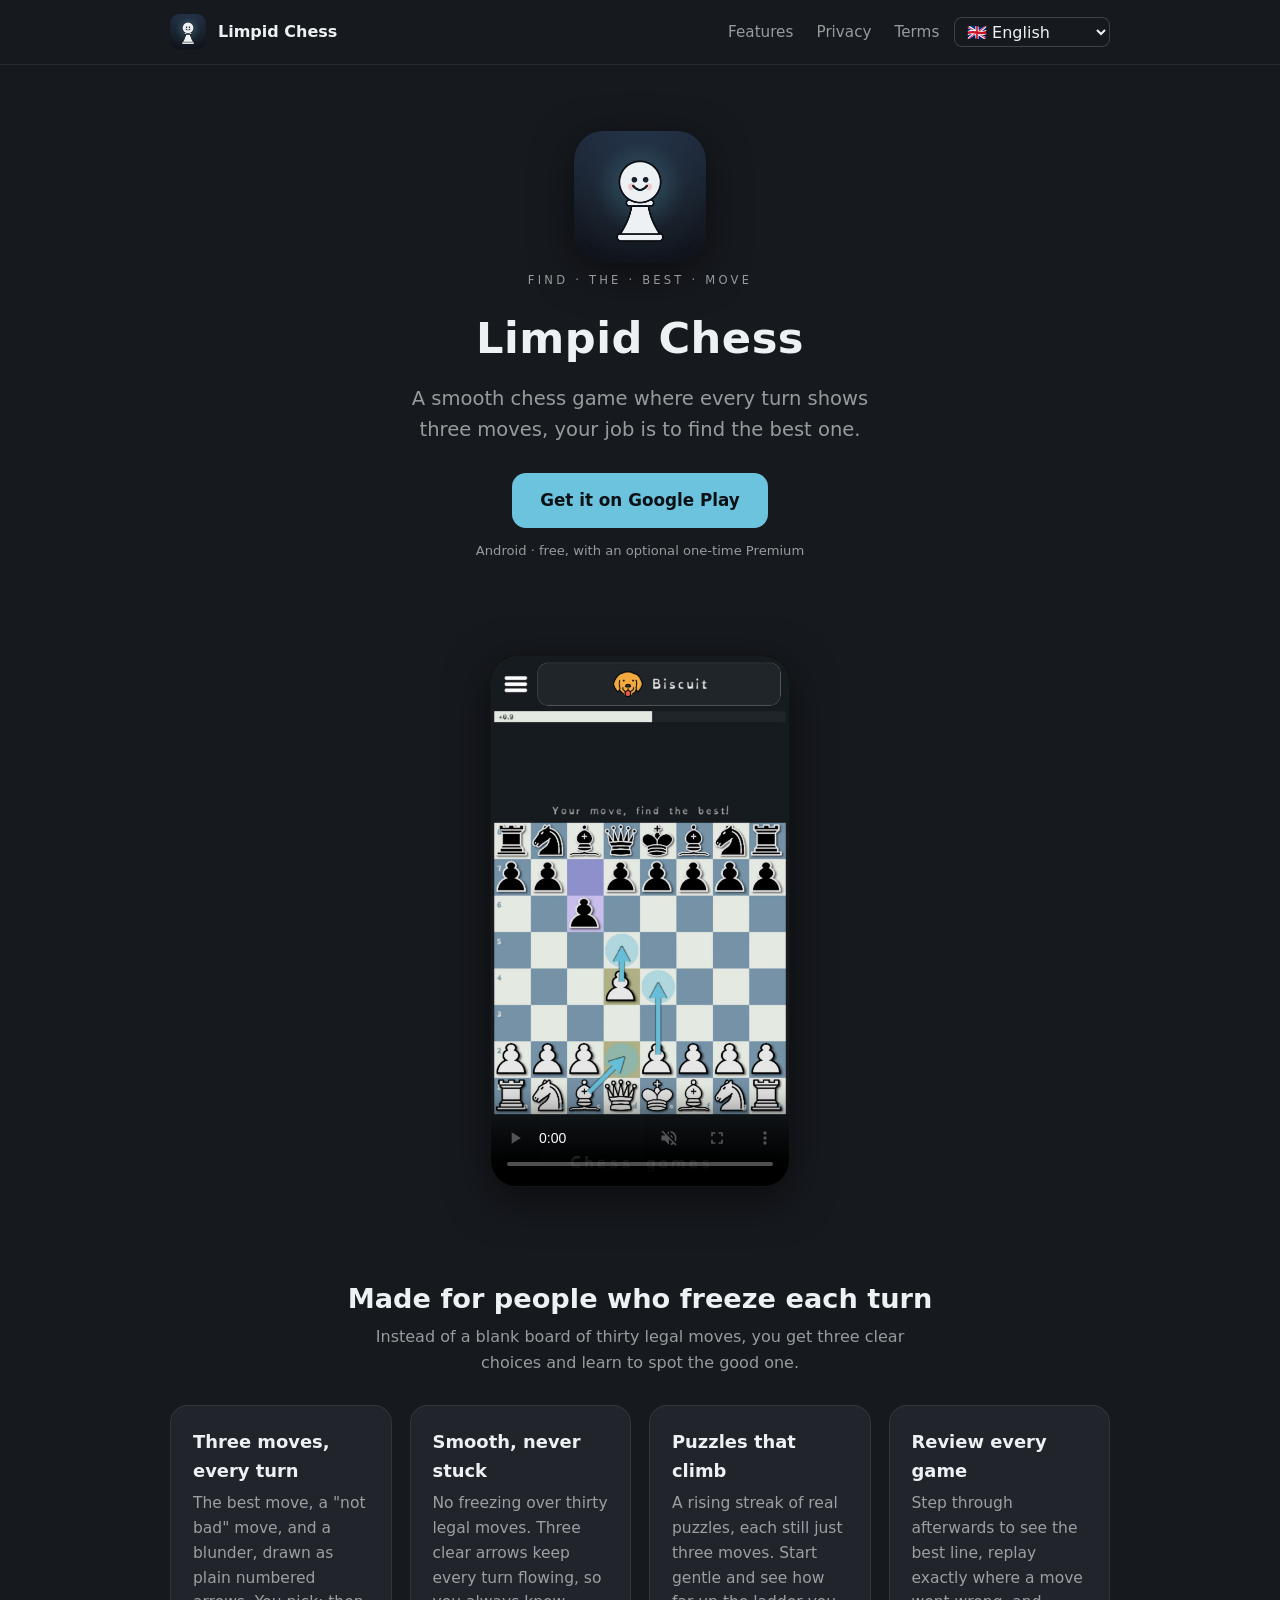
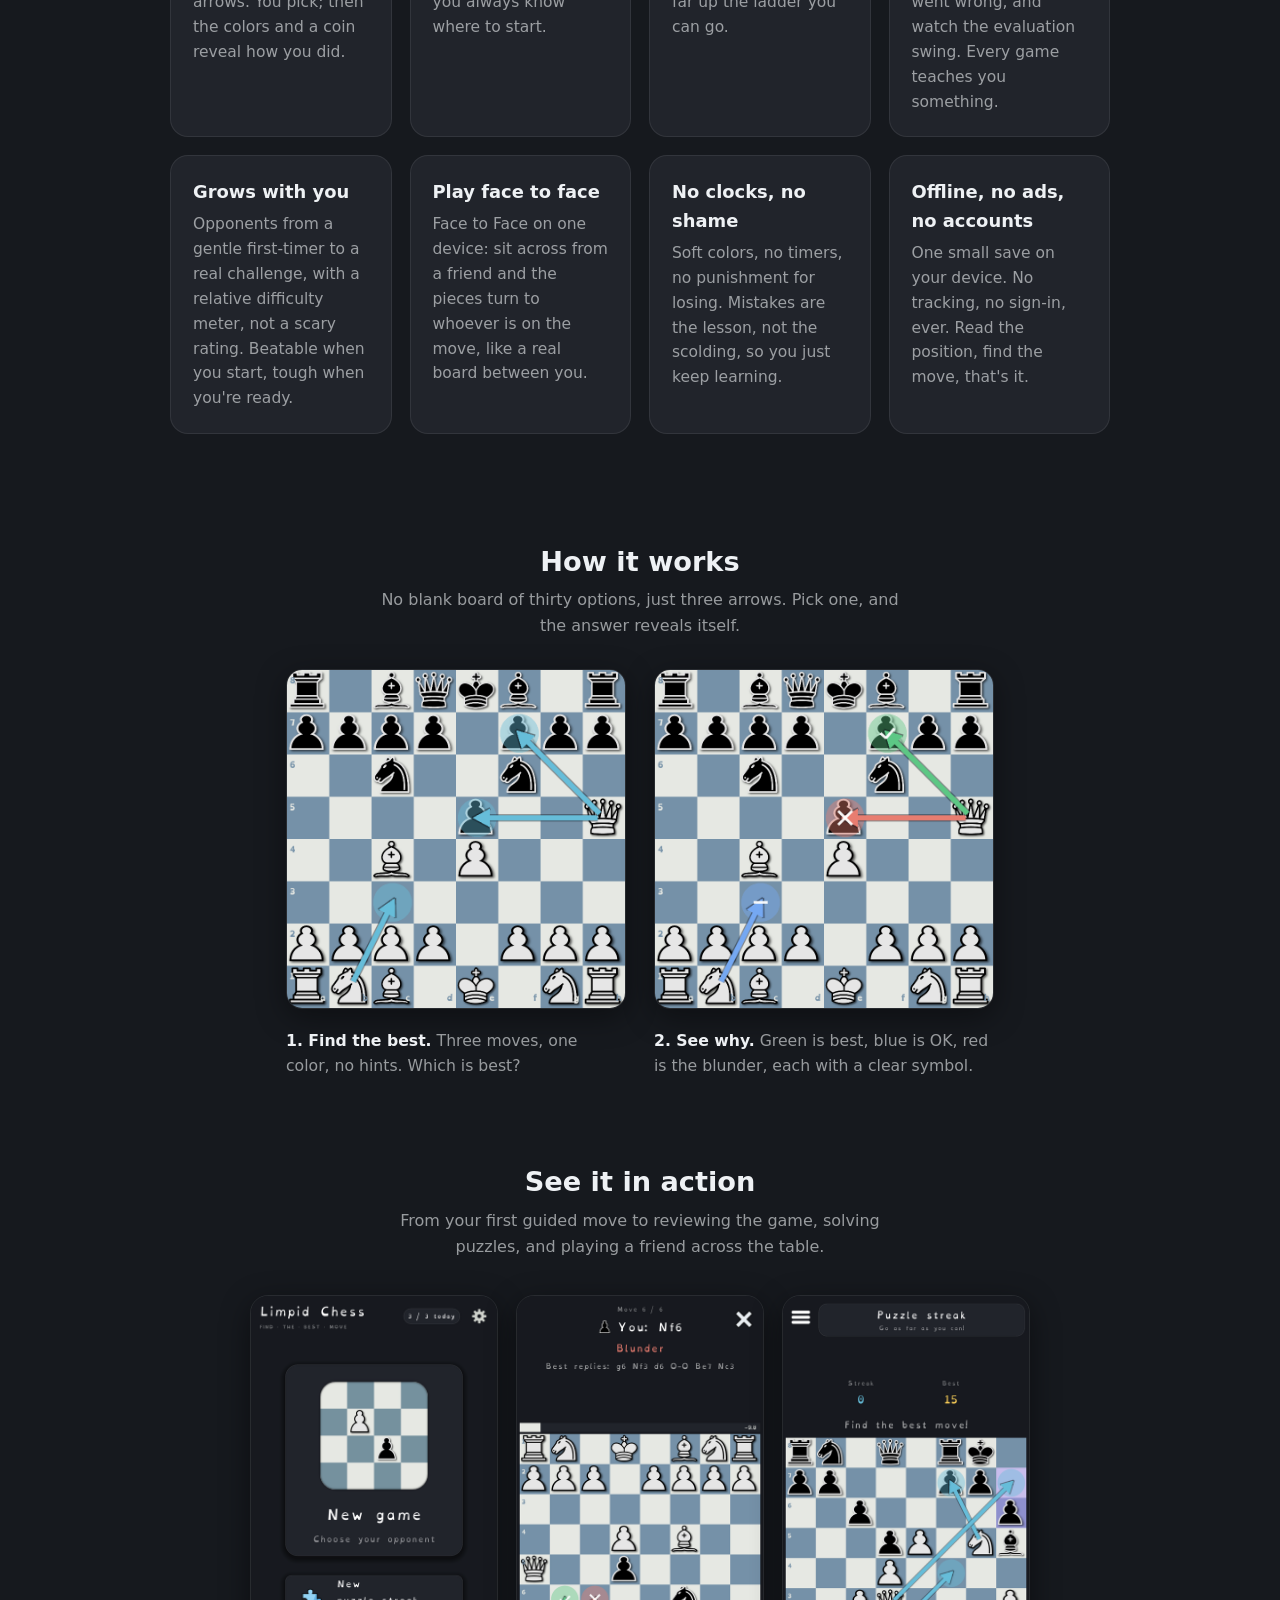
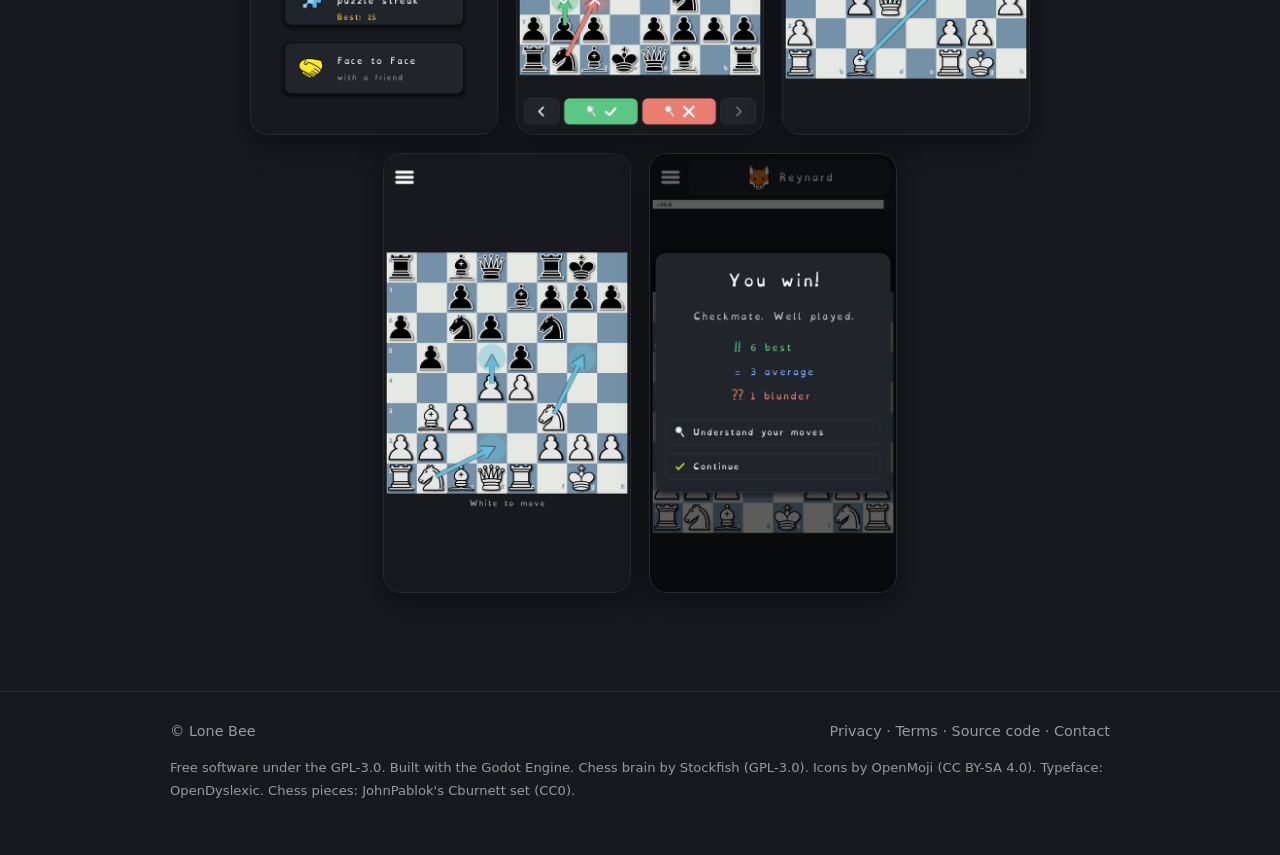
==== commit eb5847e6: "Fix typos in analysis text and improve localization consistency - Corrected "Analysing…" to "Analyzi" ====
--- a/docs/index.html
+++ b/docs/index.html
@@ -13,7 +13,7 @@
   <meta property="og:image" content="img/icon.png">
   <meta property="og:type" content="website">
   <style>
-    /* Language switcher: unobtrusive, inherits the nav's type/colour. */
+    /* Language switcher: unobtrusive, inherits the nav's type/color. */
     .langsel{font:inherit;color:inherit;background:transparent;border:1px solid rgba(128,128,128,.4);
       border-radius:8px;padding:.2em .5em;cursor:pointer;margin-left:.6em;vertical-align:middle}
     .langsel option{color:#111}
@@ -59,7 +59,7 @@
         <div class="features">
           <div class="feature">
             <h3 data-i18n="f1_h">Three moves, every turn</h3>
-            <p data-i18n="f1_p">The best move, a "not bad" move, and a blunder, drawn as plain numbered arrows. You pick; then the colours and a coin reveal how you did.</p>
+            <p data-i18n="f1_p">The best move, a "not bad" move, and a blunder, drawn as plain numbered arrows. You pick; then the colors and a coin reveal how you did.</p>
           </div>
           <div class="feature">
             <h3 data-i18n="f2_h">Smooth, never stuck</h3>
@@ -83,7 +83,7 @@
           </div>
           <div class="feature">
             <h3 data-i18n="f7_h">No clocks, no shame</h3>
-            <p data-i18n="f7_p">Soft colours, no timers, no punishment for losing. Mistakes are the lesson, not the scolding, so you just keep learning.</p>
+            <p data-i18n="f7_p">Soft colors, no timers, no punishment for losing. Mistakes are the lesson, not the scolding, so you just keep learning.</p>
           </div>
           <div class="feature">
             <h3 data-i18n="f8_h">Offline, no ads, no accounts</h3>
@@ -99,8 +99,8 @@
         <p class="sub" data-i18n="how_sub">No blank board of thirty options, just three arrows. Pick one, and the answer reveals itself.</p>
         <div class="how">
           <figure>
-            <img src="img/mechanic_neutral.png" data-i18n-alt="alt_mech_neutral" alt="Three move arrows shown in one neutral colour">
-            <figcaption data-i18n="cap1"><b>1. Find the best.</b> Three moves, one colour, no hints. Which is best?</figcaption>
+            <img src="img/mechanic_neutral.png" data-i18n-alt="alt_mech_neutral" alt="Three move arrows shown in one neutral color">
+            <figcaption data-i18n="cap1"><b>1. Find the best.</b> Three moves, one color, no hints. Which is best?</figcaption>
           </figure>
           <figure>
             <img src="img/mechanic_revealed.png" data-i18n-alt="alt_mech_revealed" alt="The same three moves revealed as best, OK and blunder">
@@ -146,7 +146,7 @@
   <script>
     // Self-contained i18n: browser-language detection + a switcher. Default HTML is English, so with
     // JS off (or a crawler) the page reads English. Translations for the high-confidence marketing set.
-    const TRANSLATIONS = {"en": {"doc_title": "Limpid Chess - a smooth chess game, find the best move every turn", "nav_features": "Features", "nav_privacy": "Privacy", "nav_terms": "Terms", "eyebrow": "Find · the · best · move", "tag": "A smooth chess game where every turn shows three moves, your job is to find the best one.", "cta": "Get it on Google Play", "cta_note": "Android · free, with an optional one-time Premium", "feat_title": "Made for people who freeze each turn", "feat_sub": "Instead of a blank board of thirty legal moves, you get three clear choices and learn to spot the good one.", "f1_h": "Three moves, every turn", "f1_p": "The best move, a \"not bad\" move, and a blunder, drawn as plain numbered arrows. You pick; then the colours and a coin reveal how you did.", "f2_h": "Smooth, never stuck", "f2_p": "No freezing over thirty legal moves. Three clear arrows keep every turn flowing, so you always know where to start.", "f3_h": "Puzzles that climb", "f3_p": "A rising streak of real puzzles, each still just three moves. Start gentle and see how far up the ladder you can go.", "f4_h": "Review every game", "f4_p": "Step through afterwards to see the best line, replay exactly where a move went wrong, and watch the evaluation swing. Every game teaches you something.", "f5_h": "Grows with you", "f5_p": "Opponents from a gentle first-timer to a real challenge, with a relative difficulty meter, not a scary rating. Beatable when you start, tough when you're ready.", "f6_h": "Play face to face", "f6_p": "Face to Face on one device: sit across from a friend and the pieces turn to whoever is on the move, like a real board between you.", "f7_h": "No clocks, no shame", "f7_p": "Soft colours, no timers, no punishment for losing. Mistakes are the lesson, not the scolding, so you just keep learning.", "f8_h": "Offline, no ads, no accounts", "f8_p": "One small save on your device. No tracking, no sign-in, ever. Read the position, find the move, that's it.", "how_title": "How it works", "how_sub": "No blank board of thirty options, just three arrows. Pick one, and the answer reveals itself.", "cap1": "<b>1. Find the best.</b> Three moves, one colour, no hints. Which is best?", "cap2": "<b>2. See why.</b> Green is best, blue is OK, red is the blunder, each with a clear symbol.", "action_title": "See it in action", "action_sub": "From your first guided move to reviewing the game, solving puzzles, and playing a friend across the table.", "foot_privacy": "Privacy", "foot_terms": "Terms", "foot_source": "Source code", "foot_contact": "Contact", "credits": "Free software under the GPL-3.0. Built with the Godot Engine. Chess brain by Stockfish (GPL-3.0). Icons by OpenMoji (CC BY-SA 4.0). Typeface: OpenDyslexic. Chess pieces: JohnPablok's Cburnett set (CC0).", "alt_home": "Home screen: New game, puzzle streak and Face to Face", "alt_moves_review": "Move-by-move review comparing the best line with the move you played", "alt_puzzle": "Puzzle streak: find the best move and go as far as you can", "alt_facetoface": "Face to Face: two players sharing one device", "alt_review": "End-of-game review with best, average and blunder counts", "alt_mech_neutral": "Three move arrows shown in one neutral colour", "alt_mech_revealed": "The same three moves revealed as best, OK and blunder"}, "es": {"doc_title": "Limpid Chess - un juego de ajedrez fluido, encuentra la mejor jugada cada turno", "nav_features": "Funciones", "nav_privacy": "Privacidad", "nav_terms": "Términos", "eyebrow": "Encuentra · la · mejor · jugada", "tag": "Un juego de ajedrez fluido donde cada turno muestra tres jugadas, tu misión es encontrar la mejor.", "cta": "Consíguelo en Google Play", "cta_note": "Android · gratis, con Premium opcional de pago único", "feat_title": "Hecho para quienes se bloquean cada turno", "feat_sub": "En vez de un tablero con treinta jugadas legales, tienes tres opciones claras y aprendes a ver la buena.", "f1_h": "Tres jugadas, cada turno", "f1_p": "La mejor jugada, una \"no está mal\" y un error, dibujadas como flechas numeradas neutras. Tú eliges, y luego los colores y una moneda revelan qué tal lo hiciste.", "f2_h": "Fluido, nunca atascado", "f2_p": "Sin bloquearte ante treinta jugadas legales. Tres flechas claras mantienen cada turno fluido, así siempre sabes por dónde empezar.", "f3_h": "Puzzles que suben de nivel", "f3_p": "Una racha creciente de puzzles reales, cada uno con solo tres jugadas. Empieza suave y mira cuánto puedes subir.", "f4_h": "Repasa cada partida", "f4_p": "Recórrela después para ver la mejor línea, revive justo donde falló una jugada y observa cómo cambia la evaluación. Cada partida te enseña algo.", "f5_h": "Crece contigo", "f5_p": "Rivales desde un principiante amable hasta un reto de verdad, con un medidor de dificultad relativo, no una puntuación intimidante. Vencibles al empezar, duros cuando estés listo.", "f6_h": "Juega cara a cara", "f6_p": "Cara a cara en un solo dispositivo: siéntate frente a un amigo y las piezas giran hacia quien mueve, como un tablero de verdad entre los dos.", "f7_h": "Sin relojes, sin vergüenza", "f7_p": "Colores suaves, sin cronómetros, sin castigo por perder. Los errores son la lección, no el reproche, así solo sigues aprendiendo.", "f8_h": "Sin conexión, sin anuncios, sin cuentas", "f8_p": "Un pequeño guardado en tu dispositivo. Sin rastreo, sin registro, nunca. Lee la posición, encuentra la jugada, y ya está.", "how_title": "Cómo funciona", "how_sub": "Nada de tablero con treinta opciones, solo tres flechas. Elige una, y la respuesta se revela sola.", "cap1": "<b>1. Encuentra la mejor.</b> Tres jugadas, un color, sin pistas. ¿Cuál es la mejor?", "cap2": "<b>2. Descubre por qué.</b> Verde es la mejor, azul está bien, rojo es el error, cada una con un símbolo claro.", "action_title": "Míralo en acción", "action_sub": "Desde tu primera jugada guiada hasta repasar la partida, resolver puzzles y jugar con un amigo al otro lado de la mesa.", "foot_privacy": "Privacidad", "foot_terms": "Términos", "foot_source": "Código fuente", "foot_contact": "Contacto", "credits": "Software libre bajo la GPL-3.0. Creado con Godot Engine. Cerebro ajedrecístico de Stockfish (GPL-3.0). Iconos de OpenMoji (CC BY-SA 4.0). Tipografía: OpenDyslexic. Piezas de ajedrez: set Cburnett de JohnPablok (CC0).", "alt_home": "Pantalla de inicio: Nueva partida, racha de puzzles y Cara a cara", "alt_moves_review": "Repaso jugada a jugada comparando la mejor línea con la jugada que hiciste", "alt_puzzle": "Racha de puzzles: encuentra la mejor jugada y llega lo más lejos que puedas", "alt_facetoface": "Cara a cara: dos jugadores compartiendo un dispositivo", "alt_review": "Repaso de fin de partida con recuento de jugadas mejores, medias y errores", "alt_mech_neutral": "Tres flechas de jugada mostradas en un solo color neutro", "alt_mech_revealed": "Las mismas tres jugadas reveladas como mejor, buena y error"}, "fr": {"doc_title": "Limpid Chess : un jeu d'échecs fluide, trouvez le meilleur coup à chaque tour", "nav_features": "Fonctionnalités", "nav_privacy": "Confidentialité", "nav_terms": "Conditions", "eyebrow": "Trouvez · le · meilleur · coup", "tag": "Un jeu d'échecs fluide où chaque tour propose trois coups : à vous de trouver le meilleur.", "cta": "Disponible sur Google Play", "cta_note": "Android · gratuit, avec un Premium unique en option", "feat_title": "Conçu pour ceux qui se figent à chaque tour", "feat_sub": "Au lieu d'un plateau vide aux trente coups possibles, vous avez trois choix clairs et apprenez à repérer le bon.", "f1_h": "Trois coups, à chaque tour", "f1_p": "Le meilleur coup, un coup \"correct\" et une gaffe, tracés sous forme de flèches numérotées neutres. Vous choisissez, puis les couleurs et un jeton révèlent votre résultat.", "f2_h": "Fluide, jamais bloqué", "f2_p": "Fini de se figer devant trente coups possibles. Trois flèches claires gardent chaque tour fluide, vous savez toujours par où commencer.", "f3_h": "Des puzzles qui grimpent", "f3_p": "Une série de vrais puzzles de plus en plus difficiles, toujours trois coups chacun. Commencez en douceur et voyez jusqu'où vous grimpez.", "f4_h": "Analysez chaque partie", "f4_p": "Déroulez la partie ensuite pour voir la meilleure suite, revoyez précisément où un coup a dérapé et regardez l'évaluation basculer. Chaque partie vous apprend quelque chose.", "f5_h": "Progresse avec vous", "f5_p": "Des adversaires du tout débutant au vrai défi, avec un indicateur de difficulté relatif, pas un classement intimidant. Battables au début, coriaces quand vous êtes prêt.", "f6_h": "Jouez en face à face", "f6_p": "Face à face sur un seul appareil : installez-vous face à un ami et les pièces se tournent vers celui qui joue, comme un vrai plateau entre vous.", "f7_h": "Pas de pendule, pas de honte", "f7_p": "Des couleurs douces, aucun chronomètre, aucune punition en cas de défaite. L'erreur est la leçon, pas le reproche, alors vous continuez d'apprendre.", "f8_h": "Hors ligne, sans pub, sans compte", "f8_p": "Une petite sauvegarde sur votre appareil. Aucun suivi, aucune connexion, jamais. Lisez la position, trouvez le coup, c'est tout.", "how_title": "Comment ça marche", "how_sub": "Pas de plateau vide aux trente options, juste trois flèches. Choisissez-en une et la réponse se révèle.", "cap1": "<b>1. Trouvez le meilleur.</b> Trois coups, une seule couleur, aucun indice. Lequel est le meilleur ?", "cap2": "<b>2. Comprenez pourquoi.</b> Le vert est le meilleur, le bleu correct, le rouge la gaffe, chacun avec un symbole clair.", "action_title": "Voyez-le en action", "action_sub": "De votre premier coup guidé à l'analyse de la partie, aux puzzles et aux parties avec un ami en face de vous.", "foot_privacy": "Confidentialité", "foot_terms": "Conditions", "foot_source": "Code source", "foot_contact": "Contact", "credits": "Logiciel libre sous licence GPL-3.0. Réalisé avec Godot Engine. Moteur d'échecs par Stockfish (GPL-3.0). Icônes par OpenMoji (CC BY-SA 4.0). Police : OpenDyslexic. Pièces d'échecs : le set Cburnett de JohnPablok (CC0).", "alt_home": "Écran d'accueil : nouvelle partie, série de puzzles et Face à face", "alt_moves_review": "Analyse coup par coup comparant la meilleure suite au coup que vous avez joué", "alt_puzzle": "Série de puzzles : trouvez le meilleur coup et allez aussi loin que possible", "alt_facetoface": "Face à face : deux joueurs sur un même appareil", "alt_review": "Analyse de fin de partie avec le nombre de meilleurs coups, coups moyens et gaffes", "alt_mech_neutral": "Trois flèches de coup affichées dans une seule couleur neutre", "alt_mech_revealed": "Les trois mêmes coups révélés : meilleur, correct et gaffe"}, "it": {"doc_title": "Limpid Chess - un gioco di scacchi fluido, trova la mossa migliore a ogni turno", "nav_features": "Funzioni", "nav_privacy": "Privacy", "nav_terms": "Termini", "eyebrow": "Trova · la · mossa · migliore", "tag": "Un gioco di scacchi fluido dove ogni turno mostra tre mosse, il tuo compito è trovare la migliore.", "cta": "Scaricalo su Google Play", "cta_note": "Android · gratis, con un Premium facoltativo una tantum", "feat_title": "Pensato per chi si blocca a ogni turno", "feat_sub": "Invece di una scacchiera con trenta mosse possibili, ricevi tre scelte chiare e impari a riconoscere quella giusta.", "f1_h": "Tre mosse, a ogni turno", "f1_p": "La mossa migliore, una \"non male\" e un errore grave, disegnati come semplici frecce numerate. Tu scegli, poi i colori e una moneta ti svelano com'è andata.", "f2_h": "Fluido, mai bloccato", "f2_p": "Niente blocco davanti a trenta mosse possibili. Tre frecce chiare mantengono ogni turno fluido, così sai sempre da dove partire.", "f3_h": "Puzzle in crescendo", "f3_p": "Una serie crescente di puzzle veri, sempre con tre sole mosse. Inizia in scioltezza e scopri fin dove riesci a salire.", "f4_h": "Rivedi ogni partita", "f4_p": "Ripercorri la partita per vedere la linea migliore, rivivi esattamente dove una mossa è andata storta e osserva oscillare la valutazione. Ogni partita ti insegna qualcosa.", "f5_h": "Cresce con te", "f5_p": "Avversari da un principiante alle prime armi alla vera sfida, con un indicatore di difficoltà relativo, non un punteggio che spaventa. Battibili all'inizio, tosti quando sei pronto.", "f6_h": "Gioca a Faccia a Faccia", "f6_p": "Faccia a Faccia su un solo dispositivo: siediti di fronte a un amico e i pezzi si girano verso chi deve muovere, come una vera scacchiera tra voi.", "f7_h": "Niente orologi, niente vergogna", "f7_p": "Colori tenui, nessun timer, nessuna punizione se perdi. Gli errori sono la lezione, non il rimprovero, così continui solo a imparare.", "f8_h": "Offline, niente pubblicità, niente account", "f8_p": "Un piccolo salvataggio sul tuo dispositivo. Nessun tracciamento, nessun accesso, mai. Leggi la posizione, trova la mossa, tutto qui.", "how_title": "Come funziona", "how_sub": "Niente scacchiera con trenta opzioni, solo tre frecce. Scegline una e la risposta si svela da sola.", "cap1": "<b>1. Trova la migliore.</b> Tre mosse, un colore, nessun aiuto. Qual è la migliore?", "cap2": "<b>2. Scopri perché.</b> Verde è la migliore, blu è discreta, rosso è l'errore grave, ognuna con un simbolo chiaro.", "action_title": "Guardalo in azione", "action_sub": "Dalla tua prima mossa guidata alla revisione della partita, dai puzzle da risolvere alle sfide con un amico a tavolino.", "foot_privacy": "Privacy", "foot_terms": "Termini", "foot_source": "Codice sorgente", "foot_contact": "Contatti", "credits": "Software libero sotto licenza GPL-3.0. Realizzato con Godot Engine. Motore scacchistico di Stockfish (GPL-3.0). Icone di OpenMoji (CC BY-SA 4.0). Carattere: OpenDyslexic. Pezzi degli scacchi: set Cburnett di JohnPablok (CC0).", "alt_home": "Schermata iniziale: Nuova partita, serie di puzzle e Faccia a Faccia", "alt_moves_review": "Revisione mossa per mossa che confronta la linea migliore con la mossa che hai giocato", "alt_puzzle": "Serie di puzzle: trova la mossa migliore e arriva più lontano che puoi", "alt_facetoface": "Faccia a Faccia: due giocatori su un solo dispositivo", "alt_review": "Revisione di fine partita con conteggio di mosse migliori, medie ed errori gravi", "alt_mech_neutral": "Tre frecce di mossa mostrate in un unico colore neutro", "alt_mech_revealed": "Le stesse tre mosse svelate come migliore, discreta ed errore grave"}, "pt": {"doc_title": "Limpid Chess - um jogo de xadrez fluido, encontre o melhor lance a cada turno", "nav_features": "Recursos", "nav_privacy": "Privacidade", "nav_terms": "Termos", "eyebrow": "Encontre · o · melhor · lance", "tag": "Um jogo de xadrez fluido em que cada turno mostra três lances, e cabe a você encontrar o melhor.", "cta": "Baixe no Google Play", "cta_note": "Android · grátis, com Premium opcional de compra única", "feat_title": "Feito para quem trava a cada jogada", "feat_sub": "Em vez de um tabuleiro em branco com trinta lances possíveis, você tem três opções claras e aprende a enxergar a boa.", "f1_h": "Três lances, a cada turno", "f1_p": "O melhor lance, um lance \"nada mal\" e uma gafe, desenhados como simples setas numeradas. Você escolhe; então as cores e uma moeda revelam como você se saiu.", "f2_h": "Fluido, sem travar", "f2_p": "Nada de travar diante de trinta lances possíveis. Três setas claras mantêm cada turno fluindo, então você sempre sabe por onde começar.", "f3_h": "Puzzles que sobem de nível", "f3_p": "Uma sequência crescente de puzzles de verdade, cada um ainda com apenas três lances. Comece com calma e veja até onde você consegue subir.", "f4_h": "Revise cada partida", "f4_p": "Ao final, avance lance a lance para ver a melhor linha, reveja exatamente onde um lance saiu errado e acompanhe a avaliação oscilar. Toda partida ensina algo.", "f5_h": "Cresce com você", "f5_p": "Oponentes que vão de um iniciante tranquilo a um desafio de verdade, com um medidor de dificuldade relativo, não uma nota assustadora. Fáceis no começo, difíceis quando você estiver pronto.", "f6_h": "Jogue Frente a Frente", "f6_p": "Frente a Frente em um só aparelho: sente-se em frente a um amigo e as peças giram para quem está na vez, como um tabuleiro de verdade entre vocês.", "f7_h": "Sem relógios, sem vergonha", "f7_p": "Cores suaves, sem cronômetros, sem punição por perder. Os erros são a lição, não a bronca, então você só continua aprendendo.", "f8_h": "Offline, sem anúncios, sem contas", "f8_p": "Um pequeno arquivo salvo no seu aparelho. Sem rastreamento, sem login, nunca. Leia a posição, encontre o lance, é só isso.", "how_title": "Como funciona", "how_sub": "Nada de tabuleiro em branco com trinta opções, apenas três setas. Escolha uma e a resposta se revela.", "cap1": "<b>1. Encontre o melhor.</b> Três lances, uma cor, sem dicas. Qual é o melhor?", "cap2": "<b>2. Veja por quê.</b> Verde é o melhor, azul é OK, vermelho é a gafe, cada um com um símbolo claro.", "action_title": "Veja em ação", "action_sub": "Do seu primeiro lance guiado até revisar a partida, resolver puzzles e jogar com um amigo do outro lado da mesa.", "foot_privacy": "Privacidade", "foot_terms": "Termos", "foot_source": "Código-fonte", "foot_contact": "Contato", "credits": "Software livre sob a GPL-3.0. Feito com a Godot Engine. Cérebro do xadrez por Stockfish (GPL-3.0). Ícones por OpenMoji (CC BY-SA 4.0). Fonte: OpenDyslexic. Peças de xadrez: conjunto Cburnett de JohnPablok (CC0).", "alt_home": "Tela inicial: Nova partida, sequência de puzzles e Frente a Frente", "alt_moves_review": "Revisão lance a lance comparando a melhor linha com o lance que você jogou", "alt_puzzle": "Sequência de puzzles: encontre o melhor lance e vá o mais longe possível", "alt_facetoface": "Frente a Frente: dois jogadores compartilhando um aparelho", "alt_review": "Revisão de fim de partida com contagens de melhores, médios e gafes", "alt_mech_neutral": "Três setas de lance mostradas em uma cor neutra", "alt_mech_revealed": "Os mesmos três lances revelados como melhor, OK e gafe"}, "ru": {"doc_title": "Limpid Chess: плавные шахматы, находите лучший ход в каждой позиции", "nav_features": "Возможности", "nav_privacy": "Конфиденциальность", "nav_terms": "Условия", "eyebrow": "Найдите · лучший · ход", "tag": "Плавная игра в шахматы, где на каждом ходу вы видите три хода, а ваша задача, найти лучший.", "cta": "Скачать в Google Play", "cta_note": "Android · бесплатно, с необязательным разовым Premium", "feat_title": "Для тех, кто замирает над каждым ходом", "feat_sub": "Вместо пустой доски с тридцатью возможными ходами вы получаете три понятных варианта и учитесь замечать лучший.", "f1_h": "Три хода каждый раз", "f1_p": "Лучший ход, «неплохой» ход и зевок, нарисованные простыми пронумерованными стрелками. Вы выбираете, а затем цвета и монетка показывают, как вы справились.", "f2_h": "Плавно, без заминок", "f2_p": "Никакого ступора перед тридцатью возможными ходами. Три понятные стрелки делают каждый ход плавным, и вы всегда знаете, с чего начать.", "f3_h": "Задачи по нарастающей", "f3_p": "Растущая серия настоящих задач, и в каждой всё те же три хода. Начните с простого и посмотрите, как высоко сможете подняться по лестнице.", "f4_h": "Разбор каждой партии", "f4_p": "Пройдите партию после игры, чтобы увидеть лучшую линию, точно переиграть момент ошибки и посмотреть, как менялась оценка. Каждая партия чему-то учит.", "f5_h": "Растёт вместе с вами", "f5_p": "Соперники от мягкого новичка до настоящего вызова, со шкалой относительной сложности, а не пугающим рейтингом. Победимы для начала и упорны, когда вы готовы.", "f6_h": "Играйте лицом к лицу", "f6_p": "Лицом к лицу на одном устройстве: сядьте напротив друга, и фигуры поворачиваются к тому, чей ход, как настоящая доска между вами.", "f7_h": "Без часов, без стыда", "f7_p": "Мягкие цвета, никаких таймеров, никакого наказания за проигрыш. Ошибки, это урок, а не выговор, так что вы просто продолжаете учиться.", "f8_h": "Офлайн, без рекламы, без аккаунтов", "f8_p": "Одно небольшое сохранение на вашем устройстве. Никакого отслеживания и входа, никогда. Прочитайте позицию, найдите ход, вот и всё.", "how_title": "Как это работает", "how_sub": "Никакой пустой доски с тридцатью вариантами, всего три стрелки. Выберите одну, и ответ откроется сам.", "cap1": "<b>1. Найдите лучший.</b> Три хода, один цвет, без подсказок. Какой лучший?", "cap2": "<b>2. Узнайте почему.</b> Зелёный: лучший, синий: неплохой, красный: зевок, у каждого понятный символ.", "action_title": "Посмотрите в действии", "action_sub": "От первого хода с подсказкой до разбора партии, решения задач и игры с другом за одним столом.", "foot_privacy": "Конфиденциальность", "foot_terms": "Условия", "foot_source": "Исходный код", "foot_contact": "Контакты", "credits": "Свободное программное обеспечение под лицензией GPL-3.0. Создано на Godot Engine. Шахматный движок, Stockfish (GPL-3.0). Иконки, OpenMoji (CC BY-SA 4.0). Шрифт: OpenDyslexic. Шахматные фигуры: набор Cburnett от JohnPablok (CC0).", "alt_home": "Главный экран: новая игра, серия задач и Лицом к лицу", "alt_moves_review": "Пошаговый разбор, сравнивающий лучшую линию с сыгранным вами ходом", "alt_puzzle": "Серия задач: найдите лучший ход и продвиньтесь как можно дальше", "alt_facetoface": "Лицом к лицу: два игрока на одном устройстве", "alt_review": "Разбор в конце партии с числом лучших, средних ходов и зевков", "alt_mech_neutral": "Три стрелки ходов, показанные одним нейтральным цветом", "alt_mech_revealed": "Те же три хода, раскрытые как лучший, неплохой и зевок"}, "de": {"doc_title": "Limpid Chess - ein geschmeidiges Schachspiel, finde in jeder Runde den besten Zug", "nav_features": "Funktionen", "nav_privacy": "Datenschutz", "nav_terms": "Bedingungen", "eyebrow": "Finde · den · besten · Zug", "tag": "Ein geschmeidiges Schachspiel, das dir in jeder Runde drei Züge zeigt, deine Aufgabe ist es, den besten zu finden.", "cta": "Jetzt bei Google Play", "cta_note": "Android · kostenlos, mit optionalem einmaligem Premium", "feat_title": "Gemacht für alle, die bei jedem Zug erstarren", "feat_sub": "Statt eines leeren Bretts mit dreißig legalen Zügen bekommst du drei klare Möglichkeiten und lernst, die gute zu erkennen.", "f1_h": "Drei Züge, jede Runde", "f1_p": "Der beste Zug, ein \"nicht schlechter\" Zug und ein Patzer, gezeichnet als schlichte nummerierte Pfeile. Du wählst; dann zeigen die Farben und eine Münze, wie gut du warst.", "f2_h": "Geschmeidig, nie festgefahren", "f2_p": "Kein Erstarren vor dreißig legalen Zügen. Drei klare Pfeile halten jeden Zug im Fluss, damit du immer weißt, wo du anfangen sollst.", "f3_h": "Rätsel, die höher führen", "f3_p": "Eine wachsende Serie echter Rätsel, jedes noch immer nur drei Züge. Fang sanft an und schau, wie weit du die Leiter hinaufkommst.", "f4_h": "Jede Partie analysieren", "f4_p": "Geh danach Zug für Zug durch, sieh die beste Variante, spiel genau dort nach, wo ein Zug schiefging, und beobachte, wie die Bewertung ausschlägt. Jede Partie bringt dir etwas bei.", "f5_h": "Wächst mit dir", "f5_p": "Gegner vom sanften Anfänger bis zur echten Herausforderung, mit einer relativen Schwierigkeitsanzeige statt einer abschreckenden Wertung. Am Anfang schlagbar, hart, wenn du bereit bist.", "f6_h": "Zu zweit spielen", "f6_p": "Zu zweit an einem Gerät: Setz dich einem Freund gegenüber, und die Figuren drehen sich zu dem, der am Zug ist, wie ein echtes Brett zwischen euch.", "f7_h": "Keine Uhren, keine Scham", "f7_p": "Sanfte Farben, keine Zeitnahme, keine Strafe fürs Verlieren. Fehler sind die Lektion, nicht der Tadel, so lernst du einfach weiter.", "f8_h": "Offline, keine Werbung, keine Konten", "f8_p": "Ein kleiner Speicherstand auf deinem Gerät. Kein Tracking, kein Login, niemals. Lies die Stellung, finde den Zug, das war's.", "how_title": "So funktioniert's", "how_sub": "Kein leeres Brett mit dreißig Möglichkeiten, nur drei Pfeile. Wähl einen, und die Antwort zeigt sich von selbst.", "cap1": "<b>1. Finde den besten.</b> Drei Züge, eine Farbe, keine Hinweise. Welcher ist der beste?", "cap2": "<b>2. Sieh, warum.</b> Grün ist am besten, Blau ist okay, Rot ist der Patzer, jeweils mit einem klaren Symbol.", "action_title": "Sieh es in Aktion", "action_sub": "Vom ersten geführten Zug über die Analyse der Partie und das Lösen von Rätseln bis zum Spiel mit einem Freund am Tisch.", "foot_privacy": "Datenschutz", "foot_terms": "Bedingungen", "foot_source": "Quellcode", "foot_contact": "Kontakt", "credits": "Freie Software unter der GPL-3.0. Erstellt mit der Godot Engine. Schachhirn von Stockfish (GPL-3.0). Icons von OpenMoji (CC BY-SA 4.0). Schriftart: OpenDyslexic. Schachfiguren: JohnPabloks Cburnett-Set (CC0).", "alt_home": "Startbildschirm: Neue Partie, Rätsel-Serie und Zu zweit", "alt_moves_review": "Zug-für-Zug-Analyse, die die beste Variante mit deinem gespielten Zug vergleicht", "alt_puzzle": "Rätsel-Serie: finde den besten Zug und komm so weit du kannst", "alt_facetoface": "Zu zweit: zwei Spieler an einem Gerät", "alt_review": "Analyse am Partieende mit der Anzahl bester, durchschnittlicher und Patzer-Züge", "alt_mech_neutral": "Drei Zugpfeile in einer neutralen Farbe", "alt_mech_revealed": "Dieselben drei Züge, aufgedeckt als bester, okay und Patzer"}, "pl": {"doc_title": "Limpid Chess: płynna gra w szachy, znajdź najlepszy ruch w każdej turze", "nav_features": "Funkcje", "nav_privacy": "Prywatność", "nav_terms": "Warunki", "eyebrow": "Znajdź · najlepszy · ruch", "tag": "Płynna gra w szachy, w której każda tura pokazuje trzy ruchy, a Twoim zadaniem jest znaleźć ten najlepszy.", "cta": "Pobierz w Google Play", "cta_note": "Android · za darmo, z opcjonalnym jednorazowym Premium", "feat_title": "Stworzona dla tych, którzy zastygają przy każdym ruchu", "feat_sub": "Zamiast pustej planszy z trzydziestoma legalnymi ruchami dostajesz trzy jasne opcje i uczysz się dostrzegać ten dobry.", "f1_h": "Trzy ruchy w każdej turze", "f1_p": "Najlepszy ruch, ruch \"nie najgorszy\" i gafa, narysowane jako zwykłe ponumerowane strzałki. Wybierasz, a kolory i moneta pokazują, jak Ci poszło.", "f2_h": "Płynnie, nigdy w kropce", "f2_p": "Żadnego zastygania nad trzydziestoma ruchami. Trzy jasne strzałki sprawiają, że każda tura płynie, więc zawsze wiesz, od czego zacząć.", "f3_h": "Zagadki, które rosną", "f3_p": "Rosnąca seria prawdziwych zagadek, każda wciąż tylko trzy ruchy. Zacznij łagodnie i zobacz, jak wysoko po drabinie dojdziesz.", "f4_h": "Analizuj każdą partię", "f4_p": "Prześledź partię po wszystkim, zobacz najlepszy wariant, odtwórz dokładnie miejsce błędu i obserwuj wahania oceny. Każda partia czegoś Cię uczy.", "f5_h": "Rośnie razem z Tobą", "f5_p": "Przeciwnicy od łagodnego debiutanta po prawdziwe wyzwanie, ze wskaźnikiem względnej trudności zamiast straszącego rankingu. Do pokonania na start, trudni, gdy będziesz gotowy.", "f6_h": "Graj twarzą w twarz", "f6_p": "Twarzą w twarz na jednym urządzeniu: usiądź naprzeciw znajomego, a figury obracają się do tego, kto jest na ruchu, jak prawdziwa szachownica między wami.", "f7_h": "Bez zegara, bez wstydu", "f7_p": "Łagodne kolory, brak zegarów, żadnej kary za przegraną. Błędy są lekcją, nie naganą, więc po prostu uczysz się dalej.", "f8_h": "Offline, bez reklam, bez kont", "f8_p": "Jeden mały zapis na Twoim urządzeniu. Żadnego śledzenia, żadnego logowania, nigdy. Odczytaj pozycję, znajdź ruch, i tyle.", "how_title": "Jak to działa", "how_sub": "Żadnej pustej planszy z trzydziestoma opcjami, tylko trzy strzałki. Wybierz jedną, a odpowiedź sama się odsłoni.", "cap1": "<b>1. Znajdź najlepszy.</b> Trzy ruchy, jeden kolor, brak podpowiedzi. Który jest najlepszy?", "cap2": "<b>2. Zobacz dlaczego.</b> Zielony jest najlepszy, niebieski w porządku, czerwony to gafa, każdy z czytelnym symbolem.", "action_title": "Zobacz to w akcji", "action_sub": "Od pierwszego prowadzonego ruchu po analizę partii, rozwiązywanie zagadek i grę ze znajomym po drugiej stronie stołu.", "foot_privacy": "Prywatność", "foot_terms": "Warunki", "foot_source": "Kod źródłowy", "foot_contact": "Kontakt", "credits": "Wolne oprogramowanie na licencji GPL-3.0. Zbudowane w Godot Engine. Szachowy mózg: Stockfish (GPL-3.0). Ikony: OpenMoji (CC BY-SA 4.0). Krój pisma: OpenDyslexic. Figury szachowe: zestaw Cburnett autorstwa JohnPablok (CC0).", "alt_home": "Ekran główny: nowa gra, seria zagadek i Twarzą w twarz", "alt_moves_review": "Analiza ruch po ruchu porównująca najlepszy wariant z ruchem, który zagrałeś", "alt_puzzle": "Seria zagadek: znajdź najlepszy ruch i dojdź tak daleko, jak potrafisz", "alt_facetoface": "Twarzą w twarz: dwoje graczy na jednym urządzeniu", "alt_review": "Podsumowanie partii z liczbą ruchów najlepszych, przeciętnych i gaf", "alt_mech_neutral": "Trzy strzałki ruchów w jednym neutralnym kolorze", "alt_mech_revealed": "Te same trzy ruchy odsłonięte jako najlepszy, w porządku i gafa"}, "uk": {"doc_title": "Limpid Chess: плавні шахи, знаходь найкращий хід щоразу", "nav_features": "Можливості", "nav_privacy": "Конфіденційність", "nav_terms": "Умови", "eyebrow": "Знайди · свій · найкращий · хід", "tag": "Плавна гра в шахи, де кожного ходу видно три варіанти, а твоє завдання, знайти найкращий.", "cta": "Завантажити в Google Play", "cta_note": "Android · безкоштовно, з необовʼязковим разовим Premium", "feat_title": "Створено для тих, хто завмирає перед кожним ходом", "feat_sub": "Замість порожньої дошки з тридцятьма ходами ти отримуєш три чіткі варіанти й вчишся впізнавати найкращий.", "f1_h": "Три ходи, щоразу", "f1_p": "Найкращий хід, «непоганий» хід і груба помилка, намальовані простими пронумерованими стрілками. Ти обираєш, а потім кольори й монета показують твій результат.", "f2_h": "Плавно, без застрягань", "f2_p": "Жодних завмирань над тридцятьма ходами. Три чіткі стрілки роблять кожен хід плавним, тож ти завжди знаєш, з чого почати.", "f3_h": "Задачі, що ростуть", "f3_p": "Серія справжніх задач, що зростає, і в кожній усе ті самі три ходи. Почни спокійно й дізнайся, як високо драбиною ти піднімешся.", "f4_h": "Розбирай кожну гру", "f4_p": "Пройдися грою після завершення, щоб побачити найкращу лінію, повторити саме той хибний хід і простежити, як хитається оцінка. Кожна гра чогось навчає.", "f5_h": "Росте разом з тобою", "f5_p": "Суперники від лагідного новачка до справжнього виклику, з відносною шкалою складності, а не страшним рейтингом. Здоланні на старті, серйозні, коли ти готовий.", "f6_h": "Грайте віч-на-віч", "f6_p": "Віч-на-віч на одному пристрої: сядьте навпроти друга, і фігури повертаються до того, чий хід, наче справжня дошка між вами.", "f7_h": "Без годинників, без сорому", "f7_p": "Мʼякі кольори, жодних таймерів, жодного покарання за поразку. Помилки, це урок, а не докір, тож ти просто вчишся далі.", "f8_h": "Офлайн, без реклами, без акаунтів", "f8_p": "Один маленький файл збереження на твоєму пристрої. Жодного стеження, жодного входу, ніколи. Прочитай позицію, знайди хід, ось і все.", "how_title": "Як це працює", "how_sub": "Жодної порожньої дошки з тридцятьма варіантами, лише три стрілки. Обери одну, і відповідь розкриється сама.", "cap1": "<b>1. Знайди найкращий.</b> Три ходи, один колір, жодних підказок. Який найкращий?", "cap2": "<b>2. Побач чому.</b> Зелений найкращий, синій непоганий, червоний груба помилка, і в кожного чіткий символ.", "action_title": "Подивись у дії", "action_sub": "Від першого підказаного ходу до розбору гри, розвʼязання задач і партії з другом навпроти.", "foot_privacy": "Конфіденційність", "foot_terms": "Умови", "foot_source": "Вихідний код", "foot_contact": "Контакт", "credits": "Вільне програмне забезпечення за ліцензією GPL-3.0. Створено на Godot Engine. Шаховий інтелект, Stockfish (GPL-3.0). Іконки, OpenMoji (CC BY-SA 4.0). Шрифт: OpenDyslexic. Шахові фігури: набір Cburnett від JohnPablok (CC0).", "alt_home": "Головний екран: нова гра, серія задач і Віч-на-віч", "alt_moves_review": "Розбір хід за ходом, що порівнює найкращу лінію з ходом, який ти зіграв", "alt_puzzle": "Серія задач: знайди найкращий хід і пройди якомога далі", "alt_facetoface": "Віч-на-віч: двоє гравців на одному пристрої", "alt_review": "Розбір наприкінці гри з підрахунком найкращих, середніх ходів і грубих помилок", "alt_mech_neutral": "Три стрілки ходів в одному нейтральному кольорі", "alt_mech_revealed": "Ті самі три ходи, розкриті як найкращий, непоганий і груба помилка"}, "el": {"doc_title": "Limpid Chess - ένα ομαλό παιχνίδι σκακιού, βρες την καλύτερη κίνηση κάθε γύρο", "nav_features": "Δυνατότητες", "nav_privacy": "Απόρρητο", "nav_terms": "Όροι", "eyebrow": "Βρες · την · καλύτερη · κίνηση", "tag": "Ένα ομαλό παιχνίδι σκακιού όπου κάθε γύρος δείχνει τρεις κινήσεις, δουλειά σου είναι να βρεις την καλύτερη.", "cta": "Κατέβασέ το στο Google Play", "cta_note": "Android · δωρεάν, με προαιρετικό εφάπαξ Premium", "feat_title": "Φτιαγμένο για όσους παγώνουν σε κάθε γύρο", "feat_sub": "Αντί για μια άδεια σκακιέρα με τριάντα νόμιμες κινήσεις, παίρνεις τρεις ξεκάθαρες επιλογές και μαθαίνεις να ξεχωρίζεις την καλή.", "f1_h": "Τρεις κινήσεις, κάθε γύρο", "f1_p": "Η καλύτερη κίνηση, μια \"όχι κακή\" κίνηση και μια γκάφα, σχεδιασμένες ως απλά αριθμημένα βέλη. Διαλέγεις, κι έπειτα τα χρώματα κι ένα νόμισμα αποκαλύπτουν πώς τα πήγες.", "f2_h": "Ομαλό, ποτέ κολλημένο", "f2_p": "Κανένα πάγωμα μπροστά σε τριάντα νόμιμες κινήσεις. Τρία ξεκάθαρα βέλη κρατούν κάθε γύρο ρευστό, ώστε να ξέρεις πάντα από πού να ξεκινήσεις.", "f3_h": "Γρίφοι που ανεβαίνουν", "f3_p": "Ένα ανοδικό σερί από πραγματικούς γρίφους, πάντα με μόνο τρεις κινήσεις. Ξεκίνα απαλά και δες πόσο ψηλά στη σκάλα μπορείς να φτάσεις.", "f4_h": "Ανασκόπηση κάθε παρτίδας", "f4_p": "Ξαναδές την παρτίδα κίνηση κίνηση για να βρεις την καλύτερη γραμμή, ξαναπαίξε ακριβώς εκεί που στράβωσε μια κίνηση και δες την αξιολόγηση να μεταβάλλεται. Κάθε παρτίδα σού μαθαίνει κάτι.", "f5_h": "Μεγαλώνει μαζί σου", "f5_p": "Αντίπαλοι από έναν απαλό πρωτάρη μέχρι μια αληθινή πρόκληση, με σχετικό μετρητή δυσκολίας, όχι μια τρομακτική βαθμολογία. Νικήσιμοι στην αρχή, δύσκολοι όταν είσαι έτοιμος.", "f6_h": "Παίξε Πρόσωπο με Πρόσωπο", "f6_p": "Πρόσωπο με Πρόσωπο σε μία συσκευή: κάτσε απέναντι από έναν φίλο και τα κομμάτια γυρίζουν προς όποιον έχει σειρά, σαν αληθινή σκακιέρα ανάμεσά σας.", "f7_h": "Χωρίς ρολόγια, χωρίς ντροπή", "f7_p": "Απαλά χρώματα, χωρίς χρονόμετρα, καμία τιμωρία για την ήττα. Τα λάθη είναι το μάθημα, όχι η επίπληξη, κι έτσι απλώς συνεχίζεις να μαθαίνεις.", "f8_h": "Εκτός σύνδεσης, χωρίς διαφημίσεις, χωρίς λογαριασμούς", "f8_p": "Ένα μικρό αρχείο αποθήκευσης στη συσκευή σου. Καμία παρακολούθηση, καμία σύνδεση, ποτέ. Διάβασε τη θέση, βρες την κίνηση, τέλος.", "how_title": "Πώς λειτουργεί", "how_sub": "Καμία άδεια σκακιέρα με τριάντα επιλογές, μόνο τρία βέλη. Διάλεξε ένα και η απάντηση αποκαλύπτεται.", "cap1": "<b>1. Βρες την καλύτερη.</b> Τρεις κινήσεις, ένα χρώμα, καμία υπόδειξη. Ποια είναι η καλύτερη;", "cap2": "<b>2. Δες γιατί.</b> Το πράσινο είναι το καλύτερο, το μπλε είναι εντάξει, το κόκκινο είναι η γκάφα, κάθε ένα με ένα ξεκάθαρο σύμβολο.", "action_title": "Δες το σε δράση", "action_sub": "Από την πρώτη καθοδηγούμενη κίνησή σου μέχρι την ανασκόπηση της παρτίδας, τη λύση γρίφων και το παιχνίδι με έναν φίλο απέναντί σου.", "foot_privacy": "Απόρρητο", "foot_terms": "Όροι", "foot_source": "Πηγαίος κώδικας", "foot_contact": "Επικοινωνία", "credits": "Ελεύθερο λογισμικό υπό την GPL-3.0. Φτιαγμένο με το Godot Engine. Σκακιστικός εγκέφαλος από το Stockfish (GPL-3.0). Εικονίδια από το OpenMoji (CC BY-SA 4.0). Γραμματοσειρά: OpenDyslexic. Πιόνια σκακιού: το σετ Cburnett του JohnPablok (CC0).", "alt_home": "Αρχική οθόνη: Νέα παρτίδα, σερί γρίφων και Πρόσωπο με Πρόσωπο", "alt_moves_review": "Ανασκόπηση κίνηση κίνηση που συγκρίνει την καλύτερη γραμμή με την κίνηση που έπαιξες", "alt_puzzle": "Σερί γρίφων: βρες την καλύτερη κίνηση και φτάσε όσο πιο μακριά μπορείς", "alt_facetoface": "Πρόσωπο με Πρόσωπο: δύο παίκτες μοιράζονται μία συσκευή", "alt_review": "Ανασκόπηση τέλους παρτίδας με μετρήσεις καλύτερων, μέτριων και γκαφών", "alt_mech_neutral": "Τρία βέλη κινήσεων σε ένα ουδέτερο χρώμα", "alt_mech_revealed": "Οι ίδιες τρεις κινήσεις αποκαλυμμένες ως καλύτερη, εντάξει και γκάφα"}};
+    const TRANSLATIONS = {"en": {"doc_title": "Limpid Chess - a smooth chess game, find the best move every turn", "nav_features": "Features", "nav_privacy": "Privacy", "nav_terms": "Terms", "eyebrow": "Find · the · best · move", "tag": "A smooth chess game where every turn shows three moves, your job is to find the best one.", "cta": "Get it on Google Play", "cta_note": "Android · free, with an optional one-time Premium", "feat_title": "Made for people who freeze each turn", "feat_sub": "Instead of a blank board of thirty legal moves, you get three clear choices and learn to spot the good one.", "f1_h": "Three moves, every turn", "f1_p": "The best move, a \"not bad\" move, and a blunder, drawn as plain numbered arrows. You pick; then the colors and a coin reveal how you did.", "f2_h": "Smooth, never stuck", "f2_p": "No freezing over thirty legal moves. Three clear arrows keep every turn flowing, so you always know where to start.", "f3_h": "Puzzles that climb", "f3_p": "A rising streak of real puzzles, each still just three moves. Start gentle and see how far up the ladder you can go.", "f4_h": "Review every game", "f4_p": "Step through afterwards to see the best line, replay exactly where a move went wrong, and watch the evaluation swing. Every game teaches you something.", "f5_h": "Grows with you", "f5_p": "Opponents from a gentle first-timer to a real challenge, with a relative difficulty meter, not a scary rating. Beatable when you start, tough when you're ready.", "f6_h": "Play face to face", "f6_p": "Face to Face on one device: sit across from a friend and the pieces turn to whoever is on the move, like a real board between you.", "f7_h": "No clocks, no shame", "f7_p": "Soft colors, no timers, no punishment for losing. Mistakes are the lesson, not the scolding, so you just keep learning.", "f8_h": "Offline, no ads, no accounts", "f8_p": "One small save on your device. No tracking, no sign-in, ever. Read the position, find the move, that's it.", "how_title": "How it works", "how_sub": "No blank board of thirty options, just three arrows. Pick one, and the answer reveals itself.", "cap1": "<b>1. Find the best.</b> Three moves, one color, no hints. Which is best?", "cap2": "<b>2. See why.</b> Green is best, blue is OK, red is the blunder, each with a clear symbol.", "action_title": "See it in action", "action_sub": "From your first guided move to reviewing the game, solving puzzles, and playing a friend across the table.", "foot_privacy": "Privacy", "foot_terms": "Terms", "foot_source": "Source code", "foot_contact": "Contact", "credits": "Free software under the GPL-3.0. Built with the Godot Engine. Chess brain by Stockfish (GPL-3.0). Icons by OpenMoji (CC BY-SA 4.0). Typeface: OpenDyslexic. Chess pieces: JohnPablok's Cburnett set (CC0).", "alt_home": "Home screen: New game, puzzle streak and Face to Face", "alt_moves_review": "Move-by-move review comparing the best line with the move you played", "alt_puzzle": "Puzzle streak: find the best move and go as far as you can", "alt_facetoface": "Face to Face: two players sharing one device", "alt_review": "End-of-game review with best, average and blunder counts", "alt_mech_neutral": "Three move arrows shown in one neutral color", "alt_mech_revealed": "The same three moves revealed as best, OK and blunder"}, "es": {"doc_title": "Limpid Chess - un juego de ajedrez fluido, encuentra la mejor jugada cada turno", "nav_features": "Funciones", "nav_privacy": "Privacidad", "nav_terms": "Términos", "eyebrow": "Encuentra · la · mejor · jugada", "tag": "Un juego de ajedrez fluido donde cada turno muestra tres jugadas, tu misión es encontrar la mejor.", "cta": "Consíguelo en Google Play", "cta_note": "Android · gratis, con Premium opcional de pago único", "feat_title": "Hecho para quienes se bloquean cada turno", "feat_sub": "En vez de un tablero con treinta jugadas legales, tienes tres opciones claras y aprendes a ver la buena.", "f1_h": "Tres jugadas, cada turno", "f1_p": "La mejor jugada, una \"no está mal\" y un error, dibujadas como flechas numeradas neutras. Tú eliges, y luego los colores y una moneda revelan qué tal lo hiciste.", "f2_h": "Fluido, nunca atascado", "f2_p": "Sin bloquearte ante treinta jugadas legales. Tres flechas claras mantienen cada turno fluido, así siempre sabes por dónde empezar.", "f3_h": "Puzzles que suben de nivel", "f3_p": "Una racha creciente de puzzles reales, cada uno con solo tres jugadas. Empieza suave y mira cuánto puedes subir.", "f4_h": "Repasa cada partida", "f4_p": "Recórrela después para ver la mejor línea, revive justo donde falló una jugada y observa cómo cambia la evaluación. Cada partida te enseña algo.", "f5_h": "Crece contigo", "f5_p": "Rivales desde un principiante amable hasta un reto de verdad, con un medidor de dificultad relativo, no una puntuación intimidante. Vencibles al empezar, duros cuando estés listo.", "f6_h": "Juega cara a cara", "f6_p": "Cara a cara en un solo dispositivo: siéntate frente a un amigo y las piezas giran hacia quien mueve, como un tablero de verdad entre los dos.", "f7_h": "Sin relojes, sin vergüenza", "f7_p": "Colores suaves, sin cronómetros, sin castigo por perder. Los errores son la lección, no el reproche, así solo sigues aprendiendo.", "f8_h": "Sin conexión, sin anuncios, sin cuentas", "f8_p": "Un pequeño guardado en tu dispositivo. Sin rastreo, sin registro, nunca. Lee la posición, encuentra la jugada, y ya está.", "how_title": "Cómo funciona", "how_sub": "Nada de tablero con treinta opciones, solo tres flechas. Elige una, y la respuesta se revela sola.", "cap1": "<b>1. Encuentra la mejor.</b> Tres jugadas, un color, sin pistas. ¿Cuál es la mejor?", "cap2": "<b>2. Descubre por qué.</b> Verde es la mejor, azul está bien, rojo es el error, cada una con un símbolo claro.", "action_title": "Míralo en acción", "action_sub": "Desde tu primera jugada guiada hasta repasar la partida, resolver puzzles y jugar con un amigo al otro lado de la mesa.", "foot_privacy": "Privacidad", "foot_terms": "Términos", "foot_source": "Código fuente", "foot_contact": "Contacto", "credits": "Software libre bajo la GPL-3.0. Creado con Godot Engine. Cerebro ajedrecístico de Stockfish (GPL-3.0). Iconos de OpenMoji (CC BY-SA 4.0). Tipografía: OpenDyslexic. Piezas de ajedrez: set Cburnett de JohnPablok (CC0).", "alt_home": "Pantalla de inicio: Nueva partida, racha de puzzles y Cara a cara", "alt_moves_review": "Repaso jugada a jugada comparando la mejor línea con la jugada que hiciste", "alt_puzzle": "Racha de puzzles: encuentra la mejor jugada y llega lo más lejos que puedas", "alt_facetoface": "Cara a cara: dos jugadores compartiendo un dispositivo", "alt_review": "Repaso de fin de partida con recuento de jugadas mejores, medias y errores", "alt_mech_neutral": "Tres flechas de jugada mostradas en un solo color neutro", "alt_mech_revealed": "Las mismas tres jugadas reveladas como mejor, buena y error"}, "fr": {"doc_title": "Limpid Chess : un jeu d'échecs fluide, trouvez le meilleur coup à chaque tour", "nav_features": "Fonctionnalités", "nav_privacy": "Confidentialité", "nav_terms": "Conditions", "eyebrow": "Trouvez · le · meilleur · coup", "tag": "Un jeu d'échecs fluide où chaque tour propose trois coups : à vous de trouver le meilleur.", "cta": "Disponible sur Google Play", "cta_note": "Android · gratuit, avec un Premium unique en option", "feat_title": "Conçu pour ceux qui se figent à chaque tour", "feat_sub": "Au lieu d'un plateau vide aux trente coups possibles, vous avez trois choix clairs et apprenez à repérer le bon.", "f1_h": "Trois coups, à chaque tour", "f1_p": "Le meilleur coup, un coup \"correct\" et une gaffe, tracés sous forme de flèches numérotées neutres. Vous choisissez, puis les couleurs et un jeton révèlent votre résultat.", "f2_h": "Fluide, jamais bloqué", "f2_p": "Fini de se figer devant trente coups possibles. Trois flèches claires gardent chaque tour fluide, vous savez toujours par où commencer.", "f3_h": "Des puzzles qui grimpent", "f3_p": "Une série de vrais puzzles de plus en plus difficiles, toujours trois coups chacun. Commencez en douceur et voyez jusqu'où vous grimpez.", "f4_h": "Analysez chaque partie", "f4_p": "Déroulez la partie ensuite pour voir la meilleure suite, revoyez précisément où un coup a dérapé et regardez l'évaluation basculer. Chaque partie vous apprend quelque chose.", "f5_h": "Progresse avec vous", "f5_p": "Des adversaires du tout débutant au vrai défi, avec un indicateur de difficulté relatif, pas un classement intimidant. Battables au début, coriaces quand vous êtes prêt.", "f6_h": "Jouez en face à face", "f6_p": "Face à face sur un seul appareil : installez-vous face à un ami et les pièces se tournent vers celui qui joue, comme un vrai plateau entre vous.", "f7_h": "Pas de pendule, pas de honte", "f7_p": "Des couleurs douces, aucun chronomètre, aucune punition en cas de défaite. L'erreur est la leçon, pas le reproche, alors vous continuez d'apprendre.", "f8_h": "Hors ligne, sans pub, sans compte", "f8_p": "Une petite sauvegarde sur votre appareil. Aucun suivi, aucune connexion, jamais. Lisez la position, trouvez le coup, c'est tout.", "how_title": "Comment ça marche", "how_sub": "Pas de plateau vide aux trente options, juste trois flèches. Choisissez-en une et la réponse se révèle.", "cap1": "<b>1. Trouvez le meilleur.</b> Trois coups, une seule couleur, aucun indice. Lequel est le meilleur ?", "cap2": "<b>2. Comprenez pourquoi.</b> Le vert est le meilleur, le bleu correct, le rouge la gaffe, chacun avec un symbole clair.", "action_title": "Voyez-le en action", "action_sub": "De votre premier coup guidé à l'analyse de la partie, aux puzzles et aux parties avec un ami en face de vous.", "foot_privacy": "Confidentialité", "foot_terms": "Conditions", "foot_source": "Code source", "foot_contact": "Contact", "credits": "Logiciel libre sous licence GPL-3.0. Réalisé avec Godot Engine. Moteur d'échecs par Stockfish (GPL-3.0). Icônes par OpenMoji (CC BY-SA 4.0). Police : OpenDyslexic. Pièces d'échecs : le set Cburnett de JohnPablok (CC0).", "alt_home": "Écran d'accueil : nouvelle partie, série de puzzles et Face à face", "alt_moves_review": "Analyse coup par coup comparant la meilleure suite au coup que vous avez joué", "alt_puzzle": "Série de puzzles : trouvez le meilleur coup et allez aussi loin que possible", "alt_facetoface": "Face à face : deux joueurs sur un même appareil", "alt_review": "Analyse de fin de partie avec le nombre de meilleurs coups, coups moyens et gaffes", "alt_mech_neutral": "Trois flèches de coup affichées dans une seule couleur neutre", "alt_mech_revealed": "Les trois mêmes coups révélés : meilleur, correct et gaffe"}, "it": {"doc_title": "Limpid Chess - un gioco di scacchi fluido, trova la mossa migliore a ogni turno", "nav_features": "Funzioni", "nav_privacy": "Privacy", "nav_terms": "Termini", "eyebrow": "Trova · la · mossa · migliore", "tag": "Un gioco di scacchi fluido dove ogni turno mostra tre mosse, il tuo compito è trovare la migliore.", "cta": "Scaricalo su Google Play", "cta_note": "Android · gratis, con un Premium facoltativo una tantum", "feat_title": "Pensato per chi si blocca a ogni turno", "feat_sub": "Invece di una scacchiera con trenta mosse possibili, ricevi tre scelte chiare e impari a riconoscere quella giusta.", "f1_h": "Tre mosse, a ogni turno", "f1_p": "La mossa migliore, una \"non male\" e un errore grave, disegnati come semplici frecce numerate. Tu scegli, poi i colori e una moneta ti svelano com'è andata.", "f2_h": "Fluido, mai bloccato", "f2_p": "Niente blocco davanti a trenta mosse possibili. Tre frecce chiare mantengono ogni turno fluido, così sai sempre da dove partire.", "f3_h": "Puzzle in crescendo", "f3_p": "Una serie crescente di puzzle veri, sempre con tre sole mosse. Inizia in scioltezza e scopri fin dove riesci a salire.", "f4_h": "Rivedi ogni partita", "f4_p": "Ripercorri la partita per vedere la linea migliore, rivivi esattamente dove una mossa è andata storta e osserva oscillare la valutazione. Ogni partita ti insegna qualcosa.", "f5_h": "Cresce con te", "f5_p": "Avversari da un principiante alle prime armi alla vera sfida, con un indicatore di difficoltà relativo, non un punteggio che spaventa. Battibili all'inizio, tosti quando sei pronto.", "f6_h": "Gioca a Faccia a Faccia", "f6_p": "Faccia a Faccia su un solo dispositivo: siediti di fronte a un amico e i pezzi si girano verso chi deve muovere, come una vera scacchiera tra voi.", "f7_h": "Niente orologi, niente vergogna", "f7_p": "Colori tenui, nessun timer, nessuna punizione se perdi. Gli errori sono la lezione, non il rimprovero, così continui solo a imparare.", "f8_h": "Offline, niente pubblicità, niente account", "f8_p": "Un piccolo salvataggio sul tuo dispositivo. Nessun tracciamento, nessun accesso, mai. Leggi la posizione, trova la mossa, tutto qui.", "how_title": "Come funziona", "how_sub": "Niente scacchiera con trenta opzioni, solo tre frecce. Scegline una e la risposta si svela da sola.", "cap1": "<b>1. Trova la migliore.</b> Tre mosse, un colore, nessun aiuto. Qual è la migliore?", "cap2": "<b>2. Scopri perché.</b> Verde è la migliore, blu è discreta, rosso è l'errore grave, ognuna con un simbolo chiaro.", "action_title": "Guardalo in azione", "action_sub": "Dalla tua prima mossa guidata alla revisione della partita, dai puzzle da risolvere alle sfide con un amico a tavolino.", "foot_privacy": "Privacy", "foot_terms": "Termini", "foot_source": "Codice sorgente", "foot_contact": "Contatti", "credits": "Software libero sotto licenza GPL-3.0. Realizzato con Godot Engine. Motore scacchistico di Stockfish (GPL-3.0). Icone di OpenMoji (CC BY-SA 4.0). Carattere: OpenDyslexic. Pezzi degli scacchi: set Cburnett di JohnPablok (CC0).", "alt_home": "Schermata iniziale: Nuova partita, serie di puzzle e Faccia a Faccia", "alt_moves_review": "Revisione mossa per mossa che confronta la linea migliore con la mossa che hai giocato", "alt_puzzle": "Serie di puzzle: trova la mossa migliore e arriva più lontano che puoi", "alt_facetoface": "Faccia a Faccia: due giocatori su un solo dispositivo", "alt_review": "Revisione di fine partita con conteggio di mosse migliori, medie ed errori gravi", "alt_mech_neutral": "Tre frecce di mossa mostrate in un unico colore neutro", "alt_mech_revealed": "Le stesse tre mosse svelate come migliore, discreta ed errore grave"}, "pt": {"doc_title": "Limpid Chess - um jogo de xadrez fluido, encontre o melhor lance a cada turno", "nav_features": "Recursos", "nav_privacy": "Privacidade", "nav_terms": "Termos", "eyebrow": "Encontre · o · melhor · lance", "tag": "Um jogo de xadrez fluido em que cada turno mostra três lances, e cabe a você encontrar o melhor.", "cta": "Baixe no Google Play", "cta_note": "Android · grátis, com Premium opcional de compra única", "feat_title": "Feito para quem trava a cada jogada", "feat_sub": "Em vez de um tabuleiro em branco com trinta lances possíveis, você tem três opções claras e aprende a enxergar a boa.", "f1_h": "Três lances, a cada turno", "f1_p": "O melhor lance, um lance \"nada mal\" e uma gafe, desenhados como simples setas numeradas. Você escolhe; então as cores e uma moeda revelam como você se saiu.", "f2_h": "Fluido, sem travar", "f2_p": "Nada de travar diante de trinta lances possíveis. Três setas claras mantêm cada turno fluindo, então você sempre sabe por onde começar.", "f3_h": "Puzzles que sobem de nível", "f3_p": "Uma sequência crescente de puzzles de verdade, cada um ainda com apenas três lances. Comece com calma e veja até onde você consegue subir.", "f4_h": "Revise cada partida", "f4_p": "Ao final, avance lance a lance para ver a melhor linha, reveja exatamente onde um lance saiu errado e acompanhe a avaliação oscilar. Toda partida ensina algo.", "f5_h": "Cresce com você", "f5_p": "Oponentes que vão de um iniciante tranquilo a um desafio de verdade, com um medidor de dificuldade relativo, não uma nota assustadora. Fáceis no começo, difíceis quando você estiver pronto.", "f6_h": "Jogue Frente a Frente", "f6_p": "Frente a Frente em um só aparelho: sente-se em frente a um amigo e as peças giram para quem está na vez, como um tabuleiro de verdade entre vocês.", "f7_h": "Sem relógios, sem vergonha", "f7_p": "Cores suaves, sem cronômetros, sem punição por perder. Os erros são a lição, não a bronca, então você só continua aprendendo.", "f8_h": "Offline, sem anúncios, sem contas", "f8_p": "Um pequeno arquivo salvo no seu aparelho. Sem rastreamento, sem login, nunca. Leia a posição, encontre o lance, é só isso.", "how_title": "Como funciona", "how_sub": "Nada de tabuleiro em branco com trinta opções, apenas três setas. Escolha uma e a resposta se revela.", "cap1": "<b>1. Encontre o melhor.</b> Três lances, uma cor, sem dicas. Qual é o melhor?", "cap2": "<b>2. Veja por quê.</b> Verde é o melhor, azul é OK, vermelho é a gafe, cada um com um símbolo claro.", "action_title": "Veja em ação", "action_sub": "Do seu primeiro lance guiado até revisar a partida, resolver puzzles e jogar com um amigo do outro lado da mesa.", "foot_privacy": "Privacidade", "foot_terms": "Termos", "foot_source": "Código-fonte", "foot_contact": "Contato", "credits": "Software livre sob a GPL-3.0. Feito com a Godot Engine. Cérebro do xadrez por Stockfish (GPL-3.0). Ícones por OpenMoji (CC BY-SA 4.0). Fonte: OpenDyslexic. Peças de xadrez: conjunto Cburnett de JohnPablok (CC0).", "alt_home": "Tela inicial: Nova partida, sequência de puzzles e Frente a Frente", "alt_moves_review": "Revisão lance a lance comparando a melhor linha com o lance que você jogou", "alt_puzzle": "Sequência de puzzles: encontre o melhor lance e vá o mais longe possível", "alt_facetoface": "Frente a Frente: dois jogadores compartilhando um aparelho", "alt_review": "Revisão de fim de partida com contagens de melhores, médios e gafes", "alt_mech_neutral": "Três setas de lance mostradas em uma cor neutra", "alt_mech_revealed": "Os mesmos três lances revelados como melhor, OK e gafe"}, "ru": {"doc_title": "Limpid Chess: плавные шахматы, находите лучший ход в каждой позиции", "nav_features": "Возможности", "nav_privacy": "Конфиденциальность", "nav_terms": "Условия", "eyebrow": "Найдите · лучший · ход", "tag": "Плавная игра в шахматы, где на каждом ходу вы видите три хода, а ваша задача, найти лучший.", "cta": "Скачать в Google Play", "cta_note": "Android · бесплатно, с необязательным разовым Premium", "feat_title": "Для тех, кто замирает над каждым ходом", "feat_sub": "Вместо пустой доски с тридцатью возможными ходами вы получаете три понятных варианта и учитесь замечать лучший.", "f1_h": "Три хода каждый раз", "f1_p": "Лучший ход, «неплохой» ход и зевок, нарисованные простыми пронумерованными стрелками. Вы выбираете, а затем цвета и монетка показывают, как вы справились.", "f2_h": "Плавно, без заминок", "f2_p": "Никакого ступора перед тридцатью возможными ходами. Три понятные стрелки делают каждый ход плавным, и вы всегда знаете, с чего начать.", "f3_h": "Задачи по нарастающей", "f3_p": "Растущая серия настоящих задач, и в каждой всё те же три хода. Начните с простого и посмотрите, как высоко сможете подняться по лестнице.", "f4_h": "Разбор каждой партии", "f4_p": "Пройдите партию после игры, чтобы увидеть лучшую линию, точно переиграть момент ошибки и посмотреть, как менялась оценка. Каждая партия чему-то учит.", "f5_h": "Растёт вместе с вами", "f5_p": "Соперники от мягкого новичка до настоящего вызова, со шкалой относительной сложности, а не пугающим рейтингом. Победимы для начала и упорны, когда вы готовы.", "f6_h": "Играйте лицом к лицу", "f6_p": "Лицом к лицу на одном устройстве: сядьте напротив друга, и фигуры поворачиваются к тому, чей ход, как настоящая доска между вами.", "f7_h": "Без часов, без стыда", "f7_p": "Мягкие цвета, никаких таймеров, никакого наказания за проигрыш. Ошибки, это урок, а не выговор, так что вы просто продолжаете учиться.", "f8_h": "Офлайн, без рекламы, без аккаунтов", "f8_p": "Одно небольшое сохранение на вашем устройстве. Никакого отслеживания и входа, никогда. Прочитайте позицию, найдите ход, вот и всё.", "how_title": "Как это работает", "how_sub": "Никакой пустой доски с тридцатью вариантами, всего три стрелки. Выберите одну, и ответ откроется сам.", "cap1": "<b>1. Найдите лучший.</b> Три хода, один цвет, без подсказок. Какой лучший?", "cap2": "<b>2. Узнайте почему.</b> Зелёный: лучший, синий: неплохой, красный: зевок, у каждого понятный символ.", "action_title": "Посмотрите в действии", "action_sub": "От первого хода с подсказкой до разбора партии, решения задач и игры с другом за одним столом.", "foot_privacy": "Конфиденциальность", "foot_terms": "Условия", "foot_source": "Исходный код", "foot_contact": "Контакты", "credits": "Свободное программное обеспечение под лицензией GPL-3.0. Создано на Godot Engine. Шахматный движок, Stockfish (GPL-3.0). Иконки, OpenMoji (CC BY-SA 4.0). Шрифт: OpenDyslexic. Шахматные фигуры: набор Cburnett от JohnPablok (CC0).", "alt_home": "Главный экран: новая игра, серия задач и Лицом к лицу", "alt_moves_review": "Пошаговый разбор, сравнивающий лучшую линию с сыгранным вами ходом", "alt_puzzle": "Серия задач: найдите лучший ход и продвиньтесь как можно дальше", "alt_facetoface": "Лицом к лицу: два игрока на одном устройстве", "alt_review": "Разбор в конце партии с числом лучших, средних ходов и зевков", "alt_mech_neutral": "Три стрелки ходов, показанные одним нейтральным цветом", "alt_mech_revealed": "Те же три хода, раскрытые как лучший, неплохой и зевок"}, "de": {"doc_title": "Limpid Chess - ein geschmeidiges Schachspiel, finde in jeder Runde den besten Zug", "nav_features": "Funktionen", "nav_privacy": "Datenschutz", "nav_terms": "Bedingungen", "eyebrow": "Finde · den · besten · Zug", "tag": "Ein geschmeidiges Schachspiel, das dir in jeder Runde drei Züge zeigt, deine Aufgabe ist es, den besten zu finden.", "cta": "Jetzt bei Google Play", "cta_note": "Android · kostenlos, mit optionalem einmaligem Premium", "feat_title": "Gemacht für alle, die bei jedem Zug erstarren", "feat_sub": "Statt eines leeren Bretts mit dreißig legalen Zügen bekommst du drei klare Möglichkeiten und lernst, die gute zu erkennen.", "f1_h": "Drei Züge, jede Runde", "f1_p": "Der beste Zug, ein \"nicht schlechter\" Zug und ein Patzer, gezeichnet als schlichte nummerierte Pfeile. Du wählst; dann zeigen die Farben und eine Münze, wie gut du warst.", "f2_h": "Geschmeidig, nie festgefahren", "f2_p": "Kein Erstarren vor dreißig legalen Zügen. Drei klare Pfeile halten jeden Zug im Fluss, damit du immer weißt, wo du anfangen sollst.", "f3_h": "Rätsel, die höher führen", "f3_p": "Eine wachsende Serie echter Rätsel, jedes noch immer nur drei Züge. Fang sanft an und schau, wie weit du die Leiter hinaufkommst.", "f4_h": "Jede Partie analysieren", "f4_p": "Geh danach Zug für Zug durch, sieh die beste Variante, spiel genau dort nach, wo ein Zug schiefging, und beobachte, wie die Bewertung ausschlägt. Jede Partie bringt dir etwas bei.", "f5_h": "Wächst mit dir", "f5_p": "Gegner vom sanften Anfänger bis zur echten Herausforderung, mit einer relativen Schwierigkeitsanzeige statt einer abschreckenden Wertung. Am Anfang schlagbar, hart, wenn du bereit bist.", "f6_h": "Zu zweit spielen", "f6_p": "Zu zweit an einem Gerät: Setz dich einem Freund gegenüber, und die Figuren drehen sich zu dem, der am Zug ist, wie ein echtes Brett zwischen euch.", "f7_h": "Keine Uhren, keine Scham", "f7_p": "Sanfte Farben, keine Zeitnahme, keine Strafe fürs Verlieren. Fehler sind die Lektion, nicht der Tadel, so lernst du einfach weiter.", "f8_h": "Offline, keine Werbung, keine Konten", "f8_p": "Ein kleiner Speicherstand auf deinem Gerät. Kein Tracking, kein Login, niemals. Lies die Stellung, finde den Zug, das war's.", "how_title": "So funktioniert's", "how_sub": "Kein leeres Brett mit dreißig Möglichkeiten, nur drei Pfeile. Wähl einen, und die Antwort zeigt sich von selbst.", "cap1": "<b>1. Finde den besten.</b> Drei Züge, eine Farbe, keine Hinweise. Welcher ist der beste?", "cap2": "<b>2. Sieh, warum.</b> Grün ist am besten, Blau ist okay, Rot ist der Patzer, jeweils mit einem klaren Symbol.", "action_title": "Sieh es in Aktion", "action_sub": "Vom ersten geführten Zug über die Analyse der Partie und das Lösen von Rätseln bis zum Spiel mit einem Freund am Tisch.", "foot_privacy": "Datenschutz", "foot_terms": "Bedingungen", "foot_source": "Quellcode", "foot_contact": "Kontakt", "credits": "Freie Software unter der GPL-3.0. Erstellt mit der Godot Engine. Schachhirn von Stockfish (GPL-3.0). Icons von OpenMoji (CC BY-SA 4.0). Schriftart: OpenDyslexic. Schachfiguren: JohnPabloks Cburnett-Set (CC0).", "alt_home": "Startbildschirm: Neue Partie, Rätsel-Serie und Zu zweit", "alt_moves_review": "Zug-für-Zug-Analyse, die die beste Variante mit deinem gespielten Zug vergleicht", "alt_puzzle": "Rätsel-Serie: finde den besten Zug und komm so weit du kannst", "alt_facetoface": "Zu zweit: zwei Spieler an einem Gerät", "alt_review": "Analyse am Partieende mit der Anzahl bester, durchschnittlicher und Patzer-Züge", "alt_mech_neutral": "Drei Zugpfeile in einer neutralen Farbe", "alt_mech_revealed": "Dieselben drei Züge, aufgedeckt als bester, okay und Patzer"}, "pl": {"doc_title": "Limpid Chess: płynna gra w szachy, znajdź najlepszy ruch w każdej turze", "nav_features": "Funkcje", "nav_privacy": "Prywatność", "nav_terms": "Warunki", "eyebrow": "Znajdź · najlepszy · ruch", "tag": "Płynna gra w szachy, w której każda tura pokazuje trzy ruchy, a Twoim zadaniem jest znaleźć ten najlepszy.", "cta": "Pobierz w Google Play", "cta_note": "Android · za darmo, z opcjonalnym jednorazowym Premium", "feat_title": "Stworzona dla tych, którzy zastygają przy każdym ruchu", "feat_sub": "Zamiast pustej planszy z trzydziestoma legalnymi ruchami dostajesz trzy jasne opcje i uczysz się dostrzegać ten dobry.", "f1_h": "Trzy ruchy w każdej turze", "f1_p": "Najlepszy ruch, ruch \"nie najgorszy\" i gafa, narysowane jako zwykłe ponumerowane strzałki. Wybierasz, a kolory i moneta pokazują, jak Ci poszło.", "f2_h": "Płynnie, nigdy w kropce", "f2_p": "Żadnego zastygania nad trzydziestoma ruchami. Trzy jasne strzałki sprawiają, że każda tura płynie, więc zawsze wiesz, od czego zacząć.", "f3_h": "Zagadki, które rosną", "f3_p": "Rosnąca seria prawdziwych zagadek, każda wciąż tylko trzy ruchy. Zacznij łagodnie i zobacz, jak wysoko po drabinie dojdziesz.", "f4_h": "Analizuj każdą partię", "f4_p": "Prześledź partię po wszystkim, zobacz najlepszy wariant, odtwórz dokładnie miejsce błędu i obserwuj wahania oceny. Każda partia czegoś Cię uczy.", "f5_h": "Rośnie razem z Tobą", "f5_p": "Przeciwnicy od łagodnego debiutanta po prawdziwe wyzwanie, ze wskaźnikiem względnej trudności zamiast straszącego rankingu. Do pokonania na start, trudni, gdy będziesz gotowy.", "f6_h": "Graj twarzą w twarz", "f6_p": "Twarzą w twarz na jednym urządzeniu: usiądź naprzeciw znajomego, a figury obracają się do tego, kto jest na ruchu, jak prawdziwa szachownica między wami.", "f7_h": "Bez zegara, bez wstydu", "f7_p": "Łagodne kolory, brak zegarów, żadnej kary za przegraną. Błędy są lekcją, nie naganą, więc po prostu uczysz się dalej.", "f8_h": "Offline, bez reklam, bez kont", "f8_p": "Jeden mały zapis na Twoim urządzeniu. Żadnego śledzenia, żadnego logowania, nigdy. Odczytaj pozycję, znajdź ruch, i tyle.", "how_title": "Jak to działa", "how_sub": "Żadnej pustej planszy z trzydziestoma opcjami, tylko trzy strzałki. Wybierz jedną, a odpowiedź sama się odsłoni.", "cap1": "<b>1. Znajdź najlepszy.</b> Trzy ruchy, jeden kolor, brak podpowiedzi. Który jest najlepszy?", "cap2": "<b>2. Zobacz dlaczego.</b> Zielony jest najlepszy, niebieski w porządku, czerwony to gafa, każdy z czytelnym symbolem.", "action_title": "Zobacz to w akcji", "action_sub": "Od pierwszego prowadzonego ruchu po analizę partii, rozwiązywanie zagadek i grę ze znajomym po drugiej stronie stołu.", "foot_privacy": "Prywatność", "foot_terms": "Warunki", "foot_source": "Kod źródłowy", "foot_contact": "Kontakt", "credits": "Wolne oprogramowanie na licencji GPL-3.0. Zbudowane w Godot Engine. Szachowy mózg: Stockfish (GPL-3.0). Ikony: OpenMoji (CC BY-SA 4.0). Krój pisma: OpenDyslexic. Figury szachowe: zestaw Cburnett autorstwa JohnPablok (CC0).", "alt_home": "Ekran główny: nowa gra, seria zagadek i Twarzą w twarz", "alt_moves_review": "Analiza ruch po ruchu porównująca najlepszy wariant z ruchem, który zagrałeś", "alt_puzzle": "Seria zagadek: znajdź najlepszy ruch i dojdź tak daleko, jak potrafisz", "alt_facetoface": "Twarzą w twarz: dwoje graczy na jednym urządzeniu", "alt_review": "Podsumowanie partii z liczbą ruchów najlepszych, przeciętnych i gaf", "alt_mech_neutral": "Trzy strzałki ruchów w jednym neutralnym kolorze", "alt_mech_revealed": "Te same trzy ruchy odsłonięte jako najlepszy, w porządku i gafa"}, "uk": {"doc_title": "Limpid Chess: плавні шахи, знаходь найкращий хід щоразу", "nav_features": "Можливості", "nav_privacy": "Конфіденційність", "nav_terms": "Умови", "eyebrow": "Знайди · свій · найкращий · хід", "tag": "Плавна гра в шахи, де кожного ходу видно три варіанти, а твоє завдання, знайти найкращий.", "cta": "Завантажити в Google Play", "cta_note": "Android · безкоштовно, з необовʼязковим разовим Premium", "feat_title": "Створено для тих, хто завмирає перед кожним ходом", "feat_sub": "Замість порожньої дошки з тридцятьма ходами ти отримуєш три чіткі варіанти й вчишся впізнавати найкращий.", "f1_h": "Три ходи, щоразу", "f1_p": "Найкращий хід, «непоганий» хід і груба помилка, намальовані простими пронумерованими стрілками. Ти обираєш, а потім кольори й монета показують твій результат.", "f2_h": "Плавно, без застрягань", "f2_p": "Жодних завмирань над тридцятьма ходами. Три чіткі стрілки роблять кожен хід плавним, тож ти завжди знаєш, з чого почати.", "f3_h": "Задачі, що ростуть", "f3_p": "Серія справжніх задач, що зростає, і в кожній усе ті самі три ходи. Почни спокійно й дізнайся, як високо драбиною ти піднімешся.", "f4_h": "Розбирай кожну гру", "f4_p": "Пройдися грою після завершення, щоб побачити найкращу лінію, повторити саме той хибний хід і простежити, як хитається оцінка. Кожна гра чогось навчає.", "f5_h": "Росте разом з тобою", "f5_p": "Суперники від лагідного новачка до справжнього виклику, з відносною шкалою складності, а не страшним рейтингом. Здоланні на старті, серйозні, коли ти готовий.", "f6_h": "Грайте віч-на-віч", "f6_p": "Віч-на-віч на одному пристрої: сядьте навпроти друга, і фігури повертаються до того, чий хід, наче справжня дошка між вами.", "f7_h": "Без годинників, без сорому", "f7_p": "Мʼякі кольори, жодних таймерів, жодного покарання за поразку. Помилки, це урок, а не докір, тож ти просто вчишся далі.", "f8_h": "Офлайн, без реклами, без акаунтів", "f8_p": "Один маленький файл збереження на твоєму пристрої. Жодного стеження, жодного входу, ніколи. Прочитай позицію, знайди хід, ось і все.", "how_title": "Як це працює", "how_sub": "Жодної порожньої дошки з тридцятьма варіантами, лише три стрілки. Обери одну, і відповідь розкриється сама.", "cap1": "<b>1. Знайди найкращий.</b> Три ходи, один колір, жодних підказок. Який найкращий?", "cap2": "<b>2. Побач чому.</b> Зелений найкращий, синій непоганий, червоний груба помилка, і в кожного чіткий символ.", "action_title": "Подивись у дії", "action_sub": "Від першого підказаного ходу до розбору гри, розвʼязання задач і партії з другом навпроти.", "foot_privacy": "Конфіденційність", "foot_terms": "Умови", "foot_source": "Вихідний код", "foot_contact": "Контакт", "credits": "Вільне програмне забезпечення за ліцензією GPL-3.0. Створено на Godot Engine. Шаховий інтелект, Stockfish (GPL-3.0). Іконки, OpenMoji (CC BY-SA 4.0). Шрифт: OpenDyslexic. Шахові фігури: набір Cburnett від JohnPablok (CC0).", "alt_home": "Головний екран: нова гра, серія задач і Віч-на-віч", "alt_moves_review": "Розбір хід за ходом, що порівнює найкращу лінію з ходом, який ти зіграв", "alt_puzzle": "Серія задач: знайди найкращий хід і пройди якомога далі", "alt_facetoface": "Віч-на-віч: двоє гравців на одному пристрої", "alt_review": "Розбір наприкінці гри з підрахунком найкращих, середніх ходів і грубих помилок", "alt_mech_neutral": "Три стрілки ходів в одному нейтральному кольорі", "alt_mech_revealed": "Ті самі три ходи, розкриті як найкращий, непоганий і груба помилка"}, "el": {"doc_title": "Limpid Chess - ένα ομαλό παιχνίδι σκακιού, βρες την καλύτερη κίνηση κάθε γύρο", "nav_features": "Δυνατότητες", "nav_privacy": "Απόρρητο", "nav_terms": "Όροι", "eyebrow": "Βρες · την · καλύτερη · κίνηση", "tag": "Ένα ομαλό παιχνίδι σκακιού όπου κάθε γύρος δείχνει τρεις κινήσεις, δουλειά σου είναι να βρεις την καλύτερη.", "cta": "Κατέβασέ το στο Google Play", "cta_note": "Android · δωρεάν, με προαιρετικό εφάπαξ Premium", "feat_title": "Φτιαγμένο για όσους παγώνουν σε κάθε γύρο", "feat_sub": "Αντί για μια άδεια σκακιέρα με τριάντα νόμιμες κινήσεις, παίρνεις τρεις ξεκάθαρες επιλογές και μαθαίνεις να ξεχωρίζεις την καλή.", "f1_h": "Τρεις κινήσεις, κάθε γύρο", "f1_p": "Η καλύτερη κίνηση, μια \"όχι κακή\" κίνηση και μια γκάφα, σχεδιασμένες ως απλά αριθμημένα βέλη. Διαλέγεις, κι έπειτα τα χρώματα κι ένα νόμισμα αποκαλύπτουν πώς τα πήγες.", "f2_h": "Ομαλό, ποτέ κολλημένο", "f2_p": "Κανένα πάγωμα μπροστά σε τριάντα νόμιμες κινήσεις. Τρία ξεκάθαρα βέλη κρατούν κάθε γύρο ρευστό, ώστε να ξέρεις πάντα από πού να ξεκινήσεις.", "f3_h": "Γρίφοι που ανεβαίνουν", "f3_p": "Ένα ανοδικό σερί από πραγματικούς γρίφους, πάντα με μόνο τρεις κινήσεις. Ξεκίνα απαλά και δες πόσο ψηλά στη σκάλα μπορείς να φτάσεις.", "f4_h": "Ανασκόπηση κάθε παρτίδας", "f4_p": "Ξαναδές την παρτίδα κίνηση κίνηση για να βρεις την καλύτερη γραμμή, ξαναπαίξε ακριβώς εκεί που στράβωσε μια κίνηση και δες την αξιολόγηση να μεταβάλλεται. Κάθε παρτίδα σού μαθαίνει κάτι.", "f5_h": "Μεγαλώνει μαζί σου", "f5_p": "Αντίπαλοι από έναν απαλό πρωτάρη μέχρι μια αληθινή πρόκληση, με σχετικό μετρητή δυσκολίας, όχι μια τρομακτική βαθμολογία. Νικήσιμοι στην αρχή, δύσκολοι όταν είσαι έτοιμος.", "f6_h": "Παίξε Πρόσωπο με Πρόσωπο", "f6_p": "Πρόσωπο με Πρόσωπο σε μία συσκευή: κάτσε απέναντι από έναν φίλο και τα κομμάτια γυρίζουν προς όποιον έχει σειρά, σαν αληθινή σκακιέρα ανάμεσά σας.", "f7_h": "Χωρίς ρολόγια, χωρίς ντροπή", "f7_p": "Απαλά χρώματα, χωρίς χρονόμετρα, καμία τιμωρία για την ήττα. Τα λάθη είναι το μάθημα, όχι η επίπληξη, κι έτσι απλώς συνεχίζεις να μαθαίνεις.", "f8_h": "Εκτός σύνδεσης, χωρίς διαφημίσεις, χωρίς λογαριασμούς", "f8_p": "Ένα μικρό αρχείο αποθήκευσης στη συσκευή σου. Καμία παρακολούθηση, καμία σύνδεση, ποτέ. Διάβασε τη θέση, βρες την κίνηση, τέλος.", "how_title": "Πώς λειτουργεί", "how_sub": "Καμία άδεια σκακιέρα με τριάντα επιλογές, μόνο τρία βέλη. Διάλεξε ένα και η απάντηση αποκαλύπτεται.", "cap1": "<b>1. Βρες την καλύτερη.</b> Τρεις κινήσεις, ένα χρώμα, καμία υπόδειξη. Ποια είναι η καλύτερη;", "cap2": "<b>2. Δες γιατί.</b> Το πράσινο είναι το καλύτερο, το μπλε είναι εντάξει, το κόκκινο είναι η γκάφα, κάθε ένα με ένα ξεκάθαρο σύμβολο.", "action_title": "Δες το σε δράση", "action_sub": "Από την πρώτη καθοδηγούμενη κίνησή σου μέχρι την ανασκόπηση της παρτίδας, τη λύση γρίφων και το παιχνίδι με έναν φίλο απέναντί σου.", "foot_privacy": "Απόρρητο", "foot_terms": "Όροι", "foot_source": "Πηγαίος κώδικας", "foot_contact": "Επικοινωνία", "credits": "Ελεύθερο λογισμικό υπό την GPL-3.0. Φτιαγμένο με το Godot Engine. Σκακιστικός εγκέφαλος από το Stockfish (GPL-3.0). Εικονίδια από το OpenMoji (CC BY-SA 4.0). Γραμματοσειρά: OpenDyslexic. Πιόνια σκακιού: το σετ Cburnett του JohnPablok (CC0).", "alt_home": "Αρχική οθόνη: Νέα παρτίδα, σερί γρίφων και Πρόσωπο με Πρόσωπο", "alt_moves_review": "Ανασκόπηση κίνηση κίνηση που συγκρίνει την καλύτερη γραμμή με την κίνηση που έπαιξες", "alt_puzzle": "Σερί γρίφων: βρες την καλύτερη κίνηση και φτάσε όσο πιο μακριά μπορείς", "alt_facetoface": "Πρόσωπο με Πρόσωπο: δύο παίκτες μοιράζονται μία συσκευή", "alt_review": "Ανασκόπηση τέλους παρτίδας με μετρήσεις καλύτερων, μέτριων και γκαφών", "alt_mech_neutral": "Τρία βέλη κινήσεων σε ένα ουδέτερο χρώμα", "alt_mech_revealed": "Οι ίδιες τρεις κινήσεις αποκαλυμμένες ως καλύτερη, εντάξει και γκάφα"}};
     const SUPPORTED = ["en", "fr", "es", "pt", "de", "it", "ru", "pl", "uk", "el"];
     const NAMES = {en:"English", fr:"Français", es:"Español", pt:"Português", de:"Deutsch",
       it:"Italiano", ru:"Русский", pl:"Polski", uk:"Українська", el:"Ελληνικά"};
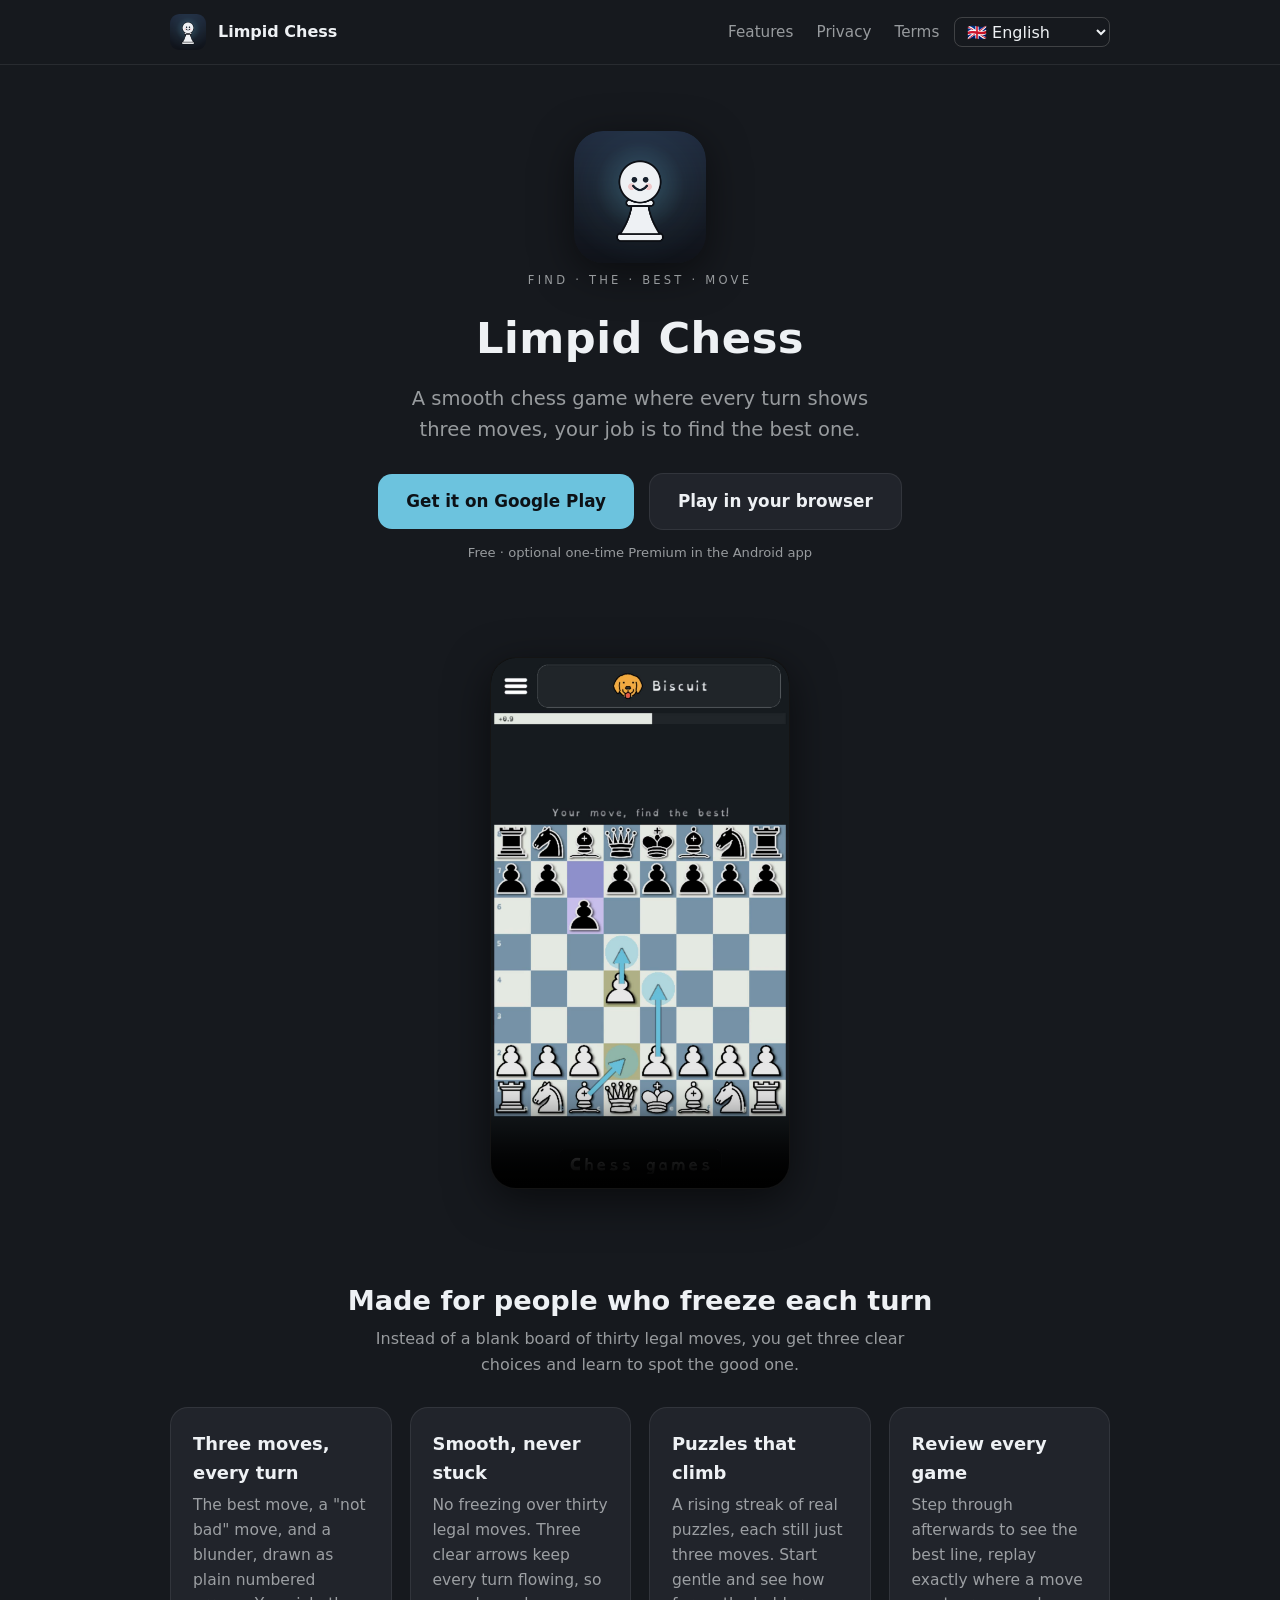
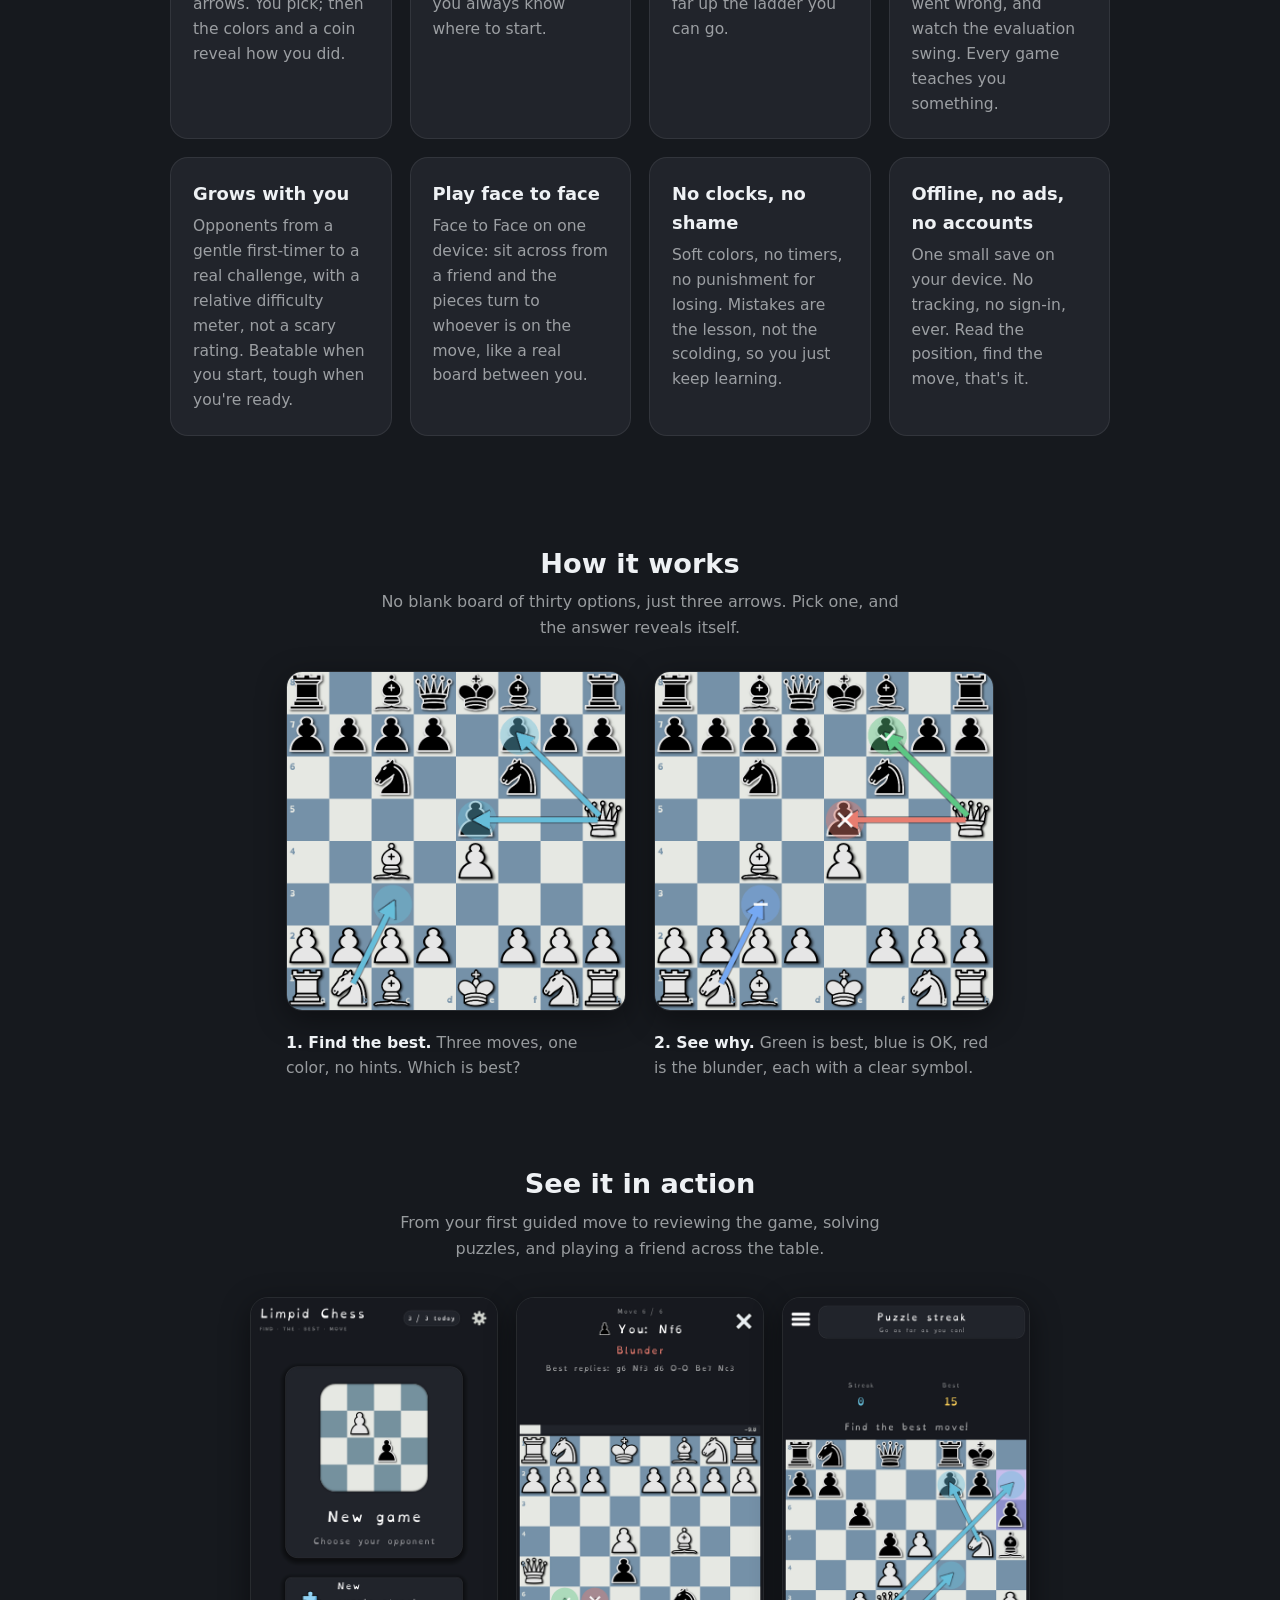
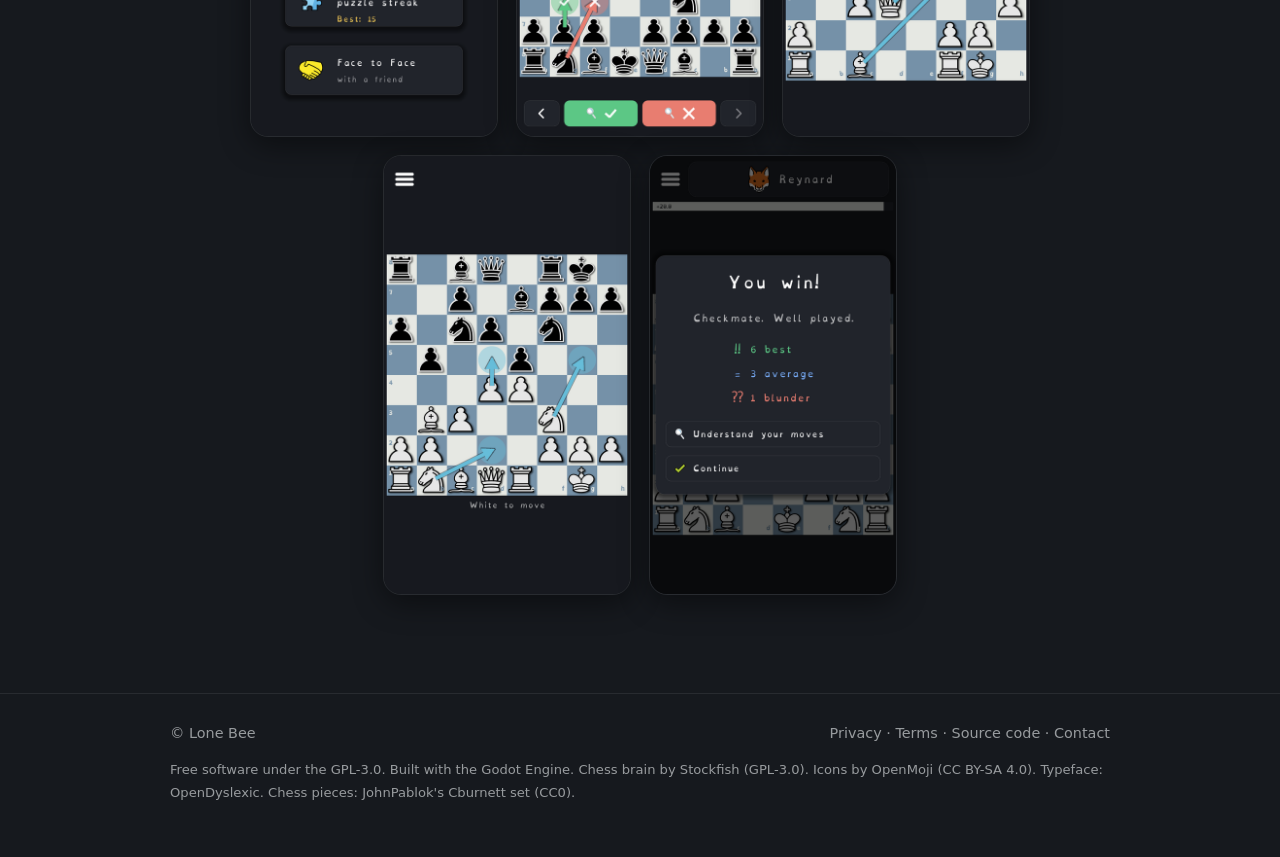
==== commit bc5f24b8: "Add PWA support and update service worker for offline caching - Introduced new service worker (index" ====
--- a/docs/index.html
+++ b/docs/index.html
@@ -40,7 +40,8 @@
         <h1>Limpid Chess</h1>
         <p class="tag" data-i18n="tag">A smooth chess game where every turn shows three moves, your job is to find the best one.</p>
         <a class="cta" href="https://play.google.com/store/apps/details?id=game.limpidchess" data-i18n="cta">Get it on Google&nbsp;Play</a>
-        <span class="cta-note" data-i18n="cta_note">Android · free, with an optional one-time Premium</span>
+        <a class="cta cta-web" href="play/" data-i18n="cta_web">Play in your browser</a>
+        <span class="cta-note" data-i18n="cta_note">Free · optional one-time Premium in the Android app</span>
       </div>
     </section>
 
@@ -146,7 +147,7 @@
   <script>
     // Self-contained i18n: browser-language detection + a switcher. Default HTML is English, so with
     // JS off (or a crawler) the page reads English. Translations for the high-confidence marketing set.
-    const TRANSLATIONS = {"en": {"doc_title": "Limpid Chess - a smooth chess game, find the best move every turn", "nav_features": "Features", "nav_privacy": "Privacy", "nav_terms": "Terms", "eyebrow": "Find · the · best · move", "tag": "A smooth chess game where every turn shows three moves, your job is to find the best one.", "cta": "Get it on Google Play", "cta_note": "Android · free, with an optional one-time Premium", "feat_title": "Made for people who freeze each turn", "feat_sub": "Instead of a blank board of thirty legal moves, you get three clear choices and learn to spot the good one.", "f1_h": "Three moves, every turn", "f1_p": "The best move, a \"not bad\" move, and a blunder, drawn as plain numbered arrows. You pick; then the colors and a coin reveal how you did.", "f2_h": "Smooth, never stuck", "f2_p": "No freezing over thirty legal moves. Three clear arrows keep every turn flowing, so you always know where to start.", "f3_h": "Puzzles that climb", "f3_p": "A rising streak of real puzzles, each still just three moves. Start gentle and see how far up the ladder you can go.", "f4_h": "Review every game", "f4_p": "Step through afterwards to see the best line, replay exactly where a move went wrong, and watch the evaluation swing. Every game teaches you something.", "f5_h": "Grows with you", "f5_p": "Opponents from a gentle first-timer to a real challenge, with a relative difficulty meter, not a scary rating. Beatable when you start, tough when you're ready.", "f6_h": "Play face to face", "f6_p": "Face to Face on one device: sit across from a friend and the pieces turn to whoever is on the move, like a real board between you.", "f7_h": "No clocks, no shame", "f7_p": "Soft colors, no timers, no punishment for losing. Mistakes are the lesson, not the scolding, so you just keep learning.", "f8_h": "Offline, no ads, no accounts", "f8_p": "One small save on your device. No tracking, no sign-in, ever. Read the position, find the move, that's it.", "how_title": "How it works", "how_sub": "No blank board of thirty options, just three arrows. Pick one, and the answer reveals itself.", "cap1": "<b>1. Find the best.</b> Three moves, one color, no hints. Which is best?", "cap2": "<b>2. See why.</b> Green is best, blue is OK, red is the blunder, each with a clear symbol.", "action_title": "See it in action", "action_sub": "From your first guided move to reviewing the game, solving puzzles, and playing a friend across the table.", "foot_privacy": "Privacy", "foot_terms": "Terms", "foot_source": "Source code", "foot_contact": "Contact", "credits": "Free software under the GPL-3.0. Built with the Godot Engine. Chess brain by Stockfish (GPL-3.0). Icons by OpenMoji (CC BY-SA 4.0). Typeface: OpenDyslexic. Chess pieces: JohnPablok's Cburnett set (CC0).", "alt_home": "Home screen: New game, puzzle streak and Face to Face", "alt_moves_review": "Move-by-move review comparing the best line with the move you played", "alt_puzzle": "Puzzle streak: find the best move and go as far as you can", "alt_facetoface": "Face to Face: two players sharing one device", "alt_review": "End-of-game review with best, average and blunder counts", "alt_mech_neutral": "Three move arrows shown in one neutral color", "alt_mech_revealed": "The same three moves revealed as best, OK and blunder"}, "es": {"doc_title": "Limpid Chess - un juego de ajedrez fluido, encuentra la mejor jugada cada turno", "nav_features": "Funciones", "nav_privacy": "Privacidad", "nav_terms": "Términos", "eyebrow": "Encuentra · la · mejor · jugada", "tag": "Un juego de ajedrez fluido donde cada turno muestra tres jugadas, tu misión es encontrar la mejor.", "cta": "Consíguelo en Google Play", "cta_note": "Android · gratis, con Premium opcional de pago único", "feat_title": "Hecho para quienes se bloquean cada turno", "feat_sub": "En vez de un tablero con treinta jugadas legales, tienes tres opciones claras y aprendes a ver la buena.", "f1_h": "Tres jugadas, cada turno", "f1_p": "La mejor jugada, una \"no está mal\" y un error, dibujadas como flechas numeradas neutras. Tú eliges, y luego los colores y una moneda revelan qué tal lo hiciste.", "f2_h": "Fluido, nunca atascado", "f2_p": "Sin bloquearte ante treinta jugadas legales. Tres flechas claras mantienen cada turno fluido, así siempre sabes por dónde empezar.", "f3_h": "Puzzles que suben de nivel", "f3_p": "Una racha creciente de puzzles reales, cada uno con solo tres jugadas. Empieza suave y mira cuánto puedes subir.", "f4_h": "Repasa cada partida", "f4_p": "Recórrela después para ver la mejor línea, revive justo donde falló una jugada y observa cómo cambia la evaluación. Cada partida te enseña algo.", "f5_h": "Crece contigo", "f5_p": "Rivales desde un principiante amable hasta un reto de verdad, con un medidor de dificultad relativo, no una puntuación intimidante. Vencibles al empezar, duros cuando estés listo.", "f6_h": "Juega cara a cara", "f6_p": "Cara a cara en un solo dispositivo: siéntate frente a un amigo y las piezas giran hacia quien mueve, como un tablero de verdad entre los dos.", "f7_h": "Sin relojes, sin vergüenza", "f7_p": "Colores suaves, sin cronómetros, sin castigo por perder. Los errores son la lección, no el reproche, así solo sigues aprendiendo.", "f8_h": "Sin conexión, sin anuncios, sin cuentas", "f8_p": "Un pequeño guardado en tu dispositivo. Sin rastreo, sin registro, nunca. Lee la posición, encuentra la jugada, y ya está.", "how_title": "Cómo funciona", "how_sub": "Nada de tablero con treinta opciones, solo tres flechas. Elige una, y la respuesta se revela sola.", "cap1": "<b>1. Encuentra la mejor.</b> Tres jugadas, un color, sin pistas. ¿Cuál es la mejor?", "cap2": "<b>2. Descubre por qué.</b> Verde es la mejor, azul está bien, rojo es el error, cada una con un símbolo claro.", "action_title": "Míralo en acción", "action_sub": "Desde tu primera jugada guiada hasta repasar la partida, resolver puzzles y jugar con un amigo al otro lado de la mesa.", "foot_privacy": "Privacidad", "foot_terms": "Términos", "foot_source": "Código fuente", "foot_contact": "Contacto", "credits": "Software libre bajo la GPL-3.0. Creado con Godot Engine. Cerebro ajedrecístico de Stockfish (GPL-3.0). Iconos de OpenMoji (CC BY-SA 4.0). Tipografía: OpenDyslexic. Piezas de ajedrez: set Cburnett de JohnPablok (CC0).", "alt_home": "Pantalla de inicio: Nueva partida, racha de puzzles y Cara a cara", "alt_moves_review": "Repaso jugada a jugada comparando la mejor línea con la jugada que hiciste", "alt_puzzle": "Racha de puzzles: encuentra la mejor jugada y llega lo más lejos que puedas", "alt_facetoface": "Cara a cara: dos jugadores compartiendo un dispositivo", "alt_review": "Repaso de fin de partida con recuento de jugadas mejores, medias y errores", "alt_mech_neutral": "Tres flechas de jugada mostradas en un solo color neutro", "alt_mech_revealed": "Las mismas tres jugadas reveladas como mejor, buena y error"}, "fr": {"doc_title": "Limpid Chess : un jeu d'échecs fluide, trouvez le meilleur coup à chaque tour", "nav_features": "Fonctionnalités", "nav_privacy": "Confidentialité", "nav_terms": "Conditions", "eyebrow": "Trouvez · le · meilleur · coup", "tag": "Un jeu d'échecs fluide où chaque tour propose trois coups : à vous de trouver le meilleur.", "cta": "Disponible sur Google Play", "cta_note": "Android · gratuit, avec un Premium unique en option", "feat_title": "Conçu pour ceux qui se figent à chaque tour", "feat_sub": "Au lieu d'un plateau vide aux trente coups possibles, vous avez trois choix clairs et apprenez à repérer le bon.", "f1_h": "Trois coups, à chaque tour", "f1_p": "Le meilleur coup, un coup \"correct\" et une gaffe, tracés sous forme de flèches numérotées neutres. Vous choisissez, puis les couleurs et un jeton révèlent votre résultat.", "f2_h": "Fluide, jamais bloqué", "f2_p": "Fini de se figer devant trente coups possibles. Trois flèches claires gardent chaque tour fluide, vous savez toujours par où commencer.", "f3_h": "Des puzzles qui grimpent", "f3_p": "Une série de vrais puzzles de plus en plus difficiles, toujours trois coups chacun. Commencez en douceur et voyez jusqu'où vous grimpez.", "f4_h": "Analysez chaque partie", "f4_p": "Déroulez la partie ensuite pour voir la meilleure suite, revoyez précisément où un coup a dérapé et regardez l'évaluation basculer. Chaque partie vous apprend quelque chose.", "f5_h": "Progresse avec vous", "f5_p": "Des adversaires du tout débutant au vrai défi, avec un indicateur de difficulté relatif, pas un classement intimidant. Battables au début, coriaces quand vous êtes prêt.", "f6_h": "Jouez en face à face", "f6_p": "Face à face sur un seul appareil : installez-vous face à un ami et les pièces se tournent vers celui qui joue, comme un vrai plateau entre vous.", "f7_h": "Pas de pendule, pas de honte", "f7_p": "Des couleurs douces, aucun chronomètre, aucune punition en cas de défaite. L'erreur est la leçon, pas le reproche, alors vous continuez d'apprendre.", "f8_h": "Hors ligne, sans pub, sans compte", "f8_p": "Une petite sauvegarde sur votre appareil. Aucun suivi, aucune connexion, jamais. Lisez la position, trouvez le coup, c'est tout.", "how_title": "Comment ça marche", "how_sub": "Pas de plateau vide aux trente options, juste trois flèches. Choisissez-en une et la réponse se révèle.", "cap1": "<b>1. Trouvez le meilleur.</b> Trois coups, une seule couleur, aucun indice. Lequel est le meilleur ?", "cap2": "<b>2. Comprenez pourquoi.</b> Le vert est le meilleur, le bleu correct, le rouge la gaffe, chacun avec un symbole clair.", "action_title": "Voyez-le en action", "action_sub": "De votre premier coup guidé à l'analyse de la partie, aux puzzles et aux parties avec un ami en face de vous.", "foot_privacy": "Confidentialité", "foot_terms": "Conditions", "foot_source": "Code source", "foot_contact": "Contact", "credits": "Logiciel libre sous licence GPL-3.0. Réalisé avec Godot Engine. Moteur d'échecs par Stockfish (GPL-3.0). Icônes par OpenMoji (CC BY-SA 4.0). Police : OpenDyslexic. Pièces d'échecs : le set Cburnett de JohnPablok (CC0).", "alt_home": "Écran d'accueil : nouvelle partie, série de puzzles et Face à face", "alt_moves_review": "Analyse coup par coup comparant la meilleure suite au coup que vous avez joué", "alt_puzzle": "Série de puzzles : trouvez le meilleur coup et allez aussi loin que possible", "alt_facetoface": "Face à face : deux joueurs sur un même appareil", "alt_review": "Analyse de fin de partie avec le nombre de meilleurs coups, coups moyens et gaffes", "alt_mech_neutral": "Trois flèches de coup affichées dans une seule couleur neutre", "alt_mech_revealed": "Les trois mêmes coups révélés : meilleur, correct et gaffe"}, "it": {"doc_title": "Limpid Chess - un gioco di scacchi fluido, trova la mossa migliore a ogni turno", "nav_features": "Funzioni", "nav_privacy": "Privacy", "nav_terms": "Termini", "eyebrow": "Trova · la · mossa · migliore", "tag": "Un gioco di scacchi fluido dove ogni turno mostra tre mosse, il tuo compito è trovare la migliore.", "cta": "Scaricalo su Google Play", "cta_note": "Android · gratis, con un Premium facoltativo una tantum", "feat_title": "Pensato per chi si blocca a ogni turno", "feat_sub": "Invece di una scacchiera con trenta mosse possibili, ricevi tre scelte chiare e impari a riconoscere quella giusta.", "f1_h": "Tre mosse, a ogni turno", "f1_p": "La mossa migliore, una \"non male\" e un errore grave, disegnati come semplici frecce numerate. Tu scegli, poi i colori e una moneta ti svelano com'è andata.", "f2_h": "Fluido, mai bloccato", "f2_p": "Niente blocco davanti a trenta mosse possibili. Tre frecce chiare mantengono ogni turno fluido, così sai sempre da dove partire.", "f3_h": "Puzzle in crescendo", "f3_p": "Una serie crescente di puzzle veri, sempre con tre sole mosse. Inizia in scioltezza e scopri fin dove riesci a salire.", "f4_h": "Rivedi ogni partita", "f4_p": "Ripercorri la partita per vedere la linea migliore, rivivi esattamente dove una mossa è andata storta e osserva oscillare la valutazione. Ogni partita ti insegna qualcosa.", "f5_h": "Cresce con te", "f5_p": "Avversari da un principiante alle prime armi alla vera sfida, con un indicatore di difficoltà relativo, non un punteggio che spaventa. Battibili all'inizio, tosti quando sei pronto.", "f6_h": "Gioca a Faccia a Faccia", "f6_p": "Faccia a Faccia su un solo dispositivo: siediti di fronte a un amico e i pezzi si girano verso chi deve muovere, come una vera scacchiera tra voi.", "f7_h": "Niente orologi, niente vergogna", "f7_p": "Colori tenui, nessun timer, nessuna punizione se perdi. Gli errori sono la lezione, non il rimprovero, così continui solo a imparare.", "f8_h": "Offline, niente pubblicità, niente account", "f8_p": "Un piccolo salvataggio sul tuo dispositivo. Nessun tracciamento, nessun accesso, mai. Leggi la posizione, trova la mossa, tutto qui.", "how_title": "Come funziona", "how_sub": "Niente scacchiera con trenta opzioni, solo tre frecce. Scegline una e la risposta si svela da sola.", "cap1": "<b>1. Trova la migliore.</b> Tre mosse, un colore, nessun aiuto. Qual è la migliore?", "cap2": "<b>2. Scopri perché.</b> Verde è la migliore, blu è discreta, rosso è l'errore grave, ognuna con un simbolo chiaro.", "action_title": "Guardalo in azione", "action_sub": "Dalla tua prima mossa guidata alla revisione della partita, dai puzzle da risolvere alle sfide con un amico a tavolino.", "foot_privacy": "Privacy", "foot_terms": "Termini", "foot_source": "Codice sorgente", "foot_contact": "Contatti", "credits": "Software libero sotto licenza GPL-3.0. Realizzato con Godot Engine. Motore scacchistico di Stockfish (GPL-3.0). Icone di OpenMoji (CC BY-SA 4.0). Carattere: OpenDyslexic. Pezzi degli scacchi: set Cburnett di JohnPablok (CC0).", "alt_home": "Schermata iniziale: Nuova partita, serie di puzzle e Faccia a Faccia", "alt_moves_review": "Revisione mossa per mossa che confronta la linea migliore con la mossa che hai giocato", "alt_puzzle": "Serie di puzzle: trova la mossa migliore e arriva più lontano che puoi", "alt_facetoface": "Faccia a Faccia: due giocatori su un solo dispositivo", "alt_review": "Revisione di fine partita con conteggio di mosse migliori, medie ed errori gravi", "alt_mech_neutral": "Tre frecce di mossa mostrate in un unico colore neutro", "alt_mech_revealed": "Le stesse tre mosse svelate come migliore, discreta ed errore grave"}, "pt": {"doc_title": "Limpid Chess - um jogo de xadrez fluido, encontre o melhor lance a cada turno", "nav_features": "Recursos", "nav_privacy": "Privacidade", "nav_terms": "Termos", "eyebrow": "Encontre · o · melhor · lance", "tag": "Um jogo de xadrez fluido em que cada turno mostra três lances, e cabe a você encontrar o melhor.", "cta": "Baixe no Google Play", "cta_note": "Android · grátis, com Premium opcional de compra única", "feat_title": "Feito para quem trava a cada jogada", "feat_sub": "Em vez de um tabuleiro em branco com trinta lances possíveis, você tem três opções claras e aprende a enxergar a boa.", "f1_h": "Três lances, a cada turno", "f1_p": "O melhor lance, um lance \"nada mal\" e uma gafe, desenhados como simples setas numeradas. Você escolhe; então as cores e uma moeda revelam como você se saiu.", "f2_h": "Fluido, sem travar", "f2_p": "Nada de travar diante de trinta lances possíveis. Três setas claras mantêm cada turno fluindo, então você sempre sabe por onde começar.", "f3_h": "Puzzles que sobem de nível", "f3_p": "Uma sequência crescente de puzzles de verdade, cada um ainda com apenas três lances. Comece com calma e veja até onde você consegue subir.", "f4_h": "Revise cada partida", "f4_p": "Ao final, avance lance a lance para ver a melhor linha, reveja exatamente onde um lance saiu errado e acompanhe a avaliação oscilar. Toda partida ensina algo.", "f5_h": "Cresce com você", "f5_p": "Oponentes que vão de um iniciante tranquilo a um desafio de verdade, com um medidor de dificuldade relativo, não uma nota assustadora. Fáceis no começo, difíceis quando você estiver pronto.", "f6_h": "Jogue Frente a Frente", "f6_p": "Frente a Frente em um só aparelho: sente-se em frente a um amigo e as peças giram para quem está na vez, como um tabuleiro de verdade entre vocês.", "f7_h": "Sem relógios, sem vergonha", "f7_p": "Cores suaves, sem cronômetros, sem punição por perder. Os erros são a lição, não a bronca, então você só continua aprendendo.", "f8_h": "Offline, sem anúncios, sem contas", "f8_p": "Um pequeno arquivo salvo no seu aparelho. Sem rastreamento, sem login, nunca. Leia a posição, encontre o lance, é só isso.", "how_title": "Como funciona", "how_sub": "Nada de tabuleiro em branco com trinta opções, apenas três setas. Escolha uma e a resposta se revela.", "cap1": "<b>1. Encontre o melhor.</b> Três lances, uma cor, sem dicas. Qual é o melhor?", "cap2": "<b>2. Veja por quê.</b> Verde é o melhor, azul é OK, vermelho é a gafe, cada um com um símbolo claro.", "action_title": "Veja em ação", "action_sub": "Do seu primeiro lance guiado até revisar a partida, resolver puzzles e jogar com um amigo do outro lado da mesa.", "foot_privacy": "Privacidade", "foot_terms": "Termos", "foot_source": "Código-fonte", "foot_contact": "Contato", "credits": "Software livre sob a GPL-3.0. Feito com a Godot Engine. Cérebro do xadrez por Stockfish (GPL-3.0). Ícones por OpenMoji (CC BY-SA 4.0). Fonte: OpenDyslexic. Peças de xadrez: conjunto Cburnett de JohnPablok (CC0).", "alt_home": "Tela inicial: Nova partida, sequência de puzzles e Frente a Frente", "alt_moves_review": "Revisão lance a lance comparando a melhor linha com o lance que você jogou", "alt_puzzle": "Sequência de puzzles: encontre o melhor lance e vá o mais longe possível", "alt_facetoface": "Frente a Frente: dois jogadores compartilhando um aparelho", "alt_review": "Revisão de fim de partida com contagens de melhores, médios e gafes", "alt_mech_neutral": "Três setas de lance mostradas em uma cor neutra", "alt_mech_revealed": "Os mesmos três lances revelados como melhor, OK e gafe"}, "ru": {"doc_title": "Limpid Chess: плавные шахматы, находите лучший ход в каждой позиции", "nav_features": "Возможности", "nav_privacy": "Конфиденциальность", "nav_terms": "Условия", "eyebrow": "Найдите · лучший · ход", "tag": "Плавная игра в шахматы, где на каждом ходу вы видите три хода, а ваша задача, найти лучший.", "cta": "Скачать в Google Play", "cta_note": "Android · бесплатно, с необязательным разовым Premium", "feat_title": "Для тех, кто замирает над каждым ходом", "feat_sub": "Вместо пустой доски с тридцатью возможными ходами вы получаете три понятных варианта и учитесь замечать лучший.", "f1_h": "Три хода каждый раз", "f1_p": "Лучший ход, «неплохой» ход и зевок, нарисованные простыми пронумерованными стрелками. Вы выбираете, а затем цвета и монетка показывают, как вы справились.", "f2_h": "Плавно, без заминок", "f2_p": "Никакого ступора перед тридцатью возможными ходами. Три понятные стрелки делают каждый ход плавным, и вы всегда знаете, с чего начать.", "f3_h": "Задачи по нарастающей", "f3_p": "Растущая серия настоящих задач, и в каждой всё те же три хода. Начните с простого и посмотрите, как высоко сможете подняться по лестнице.", "f4_h": "Разбор каждой партии", "f4_p": "Пройдите партию после игры, чтобы увидеть лучшую линию, точно переиграть момент ошибки и посмотреть, как менялась оценка. Каждая партия чему-то учит.", "f5_h": "Растёт вместе с вами", "f5_p": "Соперники от мягкого новичка до настоящего вызова, со шкалой относительной сложности, а не пугающим рейтингом. Победимы для начала и упорны, когда вы готовы.", "f6_h": "Играйте лицом к лицу", "f6_p": "Лицом к лицу на одном устройстве: сядьте напротив друга, и фигуры поворачиваются к тому, чей ход, как настоящая доска между вами.", "f7_h": "Без часов, без стыда", "f7_p": "Мягкие цвета, никаких таймеров, никакого наказания за проигрыш. Ошибки, это урок, а не выговор, так что вы просто продолжаете учиться.", "f8_h": "Офлайн, без рекламы, без аккаунтов", "f8_p": "Одно небольшое сохранение на вашем устройстве. Никакого отслеживания и входа, никогда. Прочитайте позицию, найдите ход, вот и всё.", "how_title": "Как это работает", "how_sub": "Никакой пустой доски с тридцатью вариантами, всего три стрелки. Выберите одну, и ответ откроется сам.", "cap1": "<b>1. Найдите лучший.</b> Три хода, один цвет, без подсказок. Какой лучший?", "cap2": "<b>2. Узнайте почему.</b> Зелёный: лучший, синий: неплохой, красный: зевок, у каждого понятный символ.", "action_title": "Посмотрите в действии", "action_sub": "От первого хода с подсказкой до разбора партии, решения задач и игры с другом за одним столом.", "foot_privacy": "Конфиденциальность", "foot_terms": "Условия", "foot_source": "Исходный код", "foot_contact": "Контакты", "credits": "Свободное программное обеспечение под лицензией GPL-3.0. Создано на Godot Engine. Шахматный движок, Stockfish (GPL-3.0). Иконки, OpenMoji (CC BY-SA 4.0). Шрифт: OpenDyslexic. Шахматные фигуры: набор Cburnett от JohnPablok (CC0).", "alt_home": "Главный экран: новая игра, серия задач и Лицом к лицу", "alt_moves_review": "Пошаговый разбор, сравнивающий лучшую линию с сыгранным вами ходом", "alt_puzzle": "Серия задач: найдите лучший ход и продвиньтесь как можно дальше", "alt_facetoface": "Лицом к лицу: два игрока на одном устройстве", "alt_review": "Разбор в конце партии с числом лучших, средних ходов и зевков", "alt_mech_neutral": "Три стрелки ходов, показанные одним нейтральным цветом", "alt_mech_revealed": "Те же три хода, раскрытые как лучший, неплохой и зевок"}, "de": {"doc_title": "Limpid Chess - ein geschmeidiges Schachspiel, finde in jeder Runde den besten Zug", "nav_features": "Funktionen", "nav_privacy": "Datenschutz", "nav_terms": "Bedingungen", "eyebrow": "Finde · den · besten · Zug", "tag": "Ein geschmeidiges Schachspiel, das dir in jeder Runde drei Züge zeigt, deine Aufgabe ist es, den besten zu finden.", "cta": "Jetzt bei Google Play", "cta_note": "Android · kostenlos, mit optionalem einmaligem Premium", "feat_title": "Gemacht für alle, die bei jedem Zug erstarren", "feat_sub": "Statt eines leeren Bretts mit dreißig legalen Zügen bekommst du drei klare Möglichkeiten und lernst, die gute zu erkennen.", "f1_h": "Drei Züge, jede Runde", "f1_p": "Der beste Zug, ein \"nicht schlechter\" Zug und ein Patzer, gezeichnet als schlichte nummerierte Pfeile. Du wählst; dann zeigen die Farben und eine Münze, wie gut du warst.", "f2_h": "Geschmeidig, nie festgefahren", "f2_p": "Kein Erstarren vor dreißig legalen Zügen. Drei klare Pfeile halten jeden Zug im Fluss, damit du immer weißt, wo du anfangen sollst.", "f3_h": "Rätsel, die höher führen", "f3_p": "Eine wachsende Serie echter Rätsel, jedes noch immer nur drei Züge. Fang sanft an und schau, wie weit du die Leiter hinaufkommst.", "f4_h": "Jede Partie analysieren", "f4_p": "Geh danach Zug für Zug durch, sieh die beste Variante, spiel genau dort nach, wo ein Zug schiefging, und beobachte, wie die Bewertung ausschlägt. Jede Partie bringt dir etwas bei.", "f5_h": "Wächst mit dir", "f5_p": "Gegner vom sanften Anfänger bis zur echten Herausforderung, mit einer relativen Schwierigkeitsanzeige statt einer abschreckenden Wertung. Am Anfang schlagbar, hart, wenn du bereit bist.", "f6_h": "Zu zweit spielen", "f6_p": "Zu zweit an einem Gerät: Setz dich einem Freund gegenüber, und die Figuren drehen sich zu dem, der am Zug ist, wie ein echtes Brett zwischen euch.", "f7_h": "Keine Uhren, keine Scham", "f7_p": "Sanfte Farben, keine Zeitnahme, keine Strafe fürs Verlieren. Fehler sind die Lektion, nicht der Tadel, so lernst du einfach weiter.", "f8_h": "Offline, keine Werbung, keine Konten", "f8_p": "Ein kleiner Speicherstand auf deinem Gerät. Kein Tracking, kein Login, niemals. Lies die Stellung, finde den Zug, das war's.", "how_title": "So funktioniert's", "how_sub": "Kein leeres Brett mit dreißig Möglichkeiten, nur drei Pfeile. Wähl einen, und die Antwort zeigt sich von selbst.", "cap1": "<b>1. Finde den besten.</b> Drei Züge, eine Farbe, keine Hinweise. Welcher ist der beste?", "cap2": "<b>2. Sieh, warum.</b> Grün ist am besten, Blau ist okay, Rot ist der Patzer, jeweils mit einem klaren Symbol.", "action_title": "Sieh es in Aktion", "action_sub": "Vom ersten geführten Zug über die Analyse der Partie und das Lösen von Rätseln bis zum Spiel mit einem Freund am Tisch.", "foot_privacy": "Datenschutz", "foot_terms": "Bedingungen", "foot_source": "Quellcode", "foot_contact": "Kontakt", "credits": "Freie Software unter der GPL-3.0. Erstellt mit der Godot Engine. Schachhirn von Stockfish (GPL-3.0). Icons von OpenMoji (CC BY-SA 4.0). Schriftart: OpenDyslexic. Schachfiguren: JohnPabloks Cburnett-Set (CC0).", "alt_home": "Startbildschirm: Neue Partie, Rätsel-Serie und Zu zweit", "alt_moves_review": "Zug-für-Zug-Analyse, die die beste Variante mit deinem gespielten Zug vergleicht", "alt_puzzle": "Rätsel-Serie: finde den besten Zug und komm so weit du kannst", "alt_facetoface": "Zu zweit: zwei Spieler an einem Gerät", "alt_review": "Analyse am Partieende mit der Anzahl bester, durchschnittlicher und Patzer-Züge", "alt_mech_neutral": "Drei Zugpfeile in einer neutralen Farbe", "alt_mech_revealed": "Dieselben drei Züge, aufgedeckt als bester, okay und Patzer"}, "pl": {"doc_title": "Limpid Chess: płynna gra w szachy, znajdź najlepszy ruch w każdej turze", "nav_features": "Funkcje", "nav_privacy": "Prywatność", "nav_terms": "Warunki", "eyebrow": "Znajdź · najlepszy · ruch", "tag": "Płynna gra w szachy, w której każda tura pokazuje trzy ruchy, a Twoim zadaniem jest znaleźć ten najlepszy.", "cta": "Pobierz w Google Play", "cta_note": "Android · za darmo, z opcjonalnym jednorazowym Premium", "feat_title": "Stworzona dla tych, którzy zastygają przy każdym ruchu", "feat_sub": "Zamiast pustej planszy z trzydziestoma legalnymi ruchami dostajesz trzy jasne opcje i uczysz się dostrzegać ten dobry.", "f1_h": "Trzy ruchy w każdej turze", "f1_p": "Najlepszy ruch, ruch \"nie najgorszy\" i gafa, narysowane jako zwykłe ponumerowane strzałki. Wybierasz, a kolory i moneta pokazują, jak Ci poszło.", "f2_h": "Płynnie, nigdy w kropce", "f2_p": "Żadnego zastygania nad trzydziestoma ruchami. Trzy jasne strzałki sprawiają, że każda tura płynie, więc zawsze wiesz, od czego zacząć.", "f3_h": "Zagadki, które rosną", "f3_p": "Rosnąca seria prawdziwych zagadek, każda wciąż tylko trzy ruchy. Zacznij łagodnie i zobacz, jak wysoko po drabinie dojdziesz.", "f4_h": "Analizuj każdą partię", "f4_p": "Prześledź partię po wszystkim, zobacz najlepszy wariant, odtwórz dokładnie miejsce błędu i obserwuj wahania oceny. Każda partia czegoś Cię uczy.", "f5_h": "Rośnie razem z Tobą", "f5_p": "Przeciwnicy od łagodnego debiutanta po prawdziwe wyzwanie, ze wskaźnikiem względnej trudności zamiast straszącego rankingu. Do pokonania na start, trudni, gdy będziesz gotowy.", "f6_h": "Graj twarzą w twarz", "f6_p": "Twarzą w twarz na jednym urządzeniu: usiądź naprzeciw znajomego, a figury obracają się do tego, kto jest na ruchu, jak prawdziwa szachownica między wami.", "f7_h": "Bez zegara, bez wstydu", "f7_p": "Łagodne kolory, brak zegarów, żadnej kary za przegraną. Błędy są lekcją, nie naganą, więc po prostu uczysz się dalej.", "f8_h": "Offline, bez reklam, bez kont", "f8_p": "Jeden mały zapis na Twoim urządzeniu. Żadnego śledzenia, żadnego logowania, nigdy. Odczytaj pozycję, znajdź ruch, i tyle.", "how_title": "Jak to działa", "how_sub": "Żadnej pustej planszy z trzydziestoma opcjami, tylko trzy strzałki. Wybierz jedną, a odpowiedź sama się odsłoni.", "cap1": "<b>1. Znajdź najlepszy.</b> Trzy ruchy, jeden kolor, brak podpowiedzi. Który jest najlepszy?", "cap2": "<b>2. Zobacz dlaczego.</b> Zielony jest najlepszy, niebieski w porządku, czerwony to gafa, każdy z czytelnym symbolem.", "action_title": "Zobacz to w akcji", "action_sub": "Od pierwszego prowadzonego ruchu po analizę partii, rozwiązywanie zagadek i grę ze znajomym po drugiej stronie stołu.", "foot_privacy": "Prywatność", "foot_terms": "Warunki", "foot_source": "Kod źródłowy", "foot_contact": "Kontakt", "credits": "Wolne oprogramowanie na licencji GPL-3.0. Zbudowane w Godot Engine. Szachowy mózg: Stockfish (GPL-3.0). Ikony: OpenMoji (CC BY-SA 4.0). Krój pisma: OpenDyslexic. Figury szachowe: zestaw Cburnett autorstwa JohnPablok (CC0).", "alt_home": "Ekran główny: nowa gra, seria zagadek i Twarzą w twarz", "alt_moves_review": "Analiza ruch po ruchu porównująca najlepszy wariant z ruchem, który zagrałeś", "alt_puzzle": "Seria zagadek: znajdź najlepszy ruch i dojdź tak daleko, jak potrafisz", "alt_facetoface": "Twarzą w twarz: dwoje graczy na jednym urządzeniu", "alt_review": "Podsumowanie partii z liczbą ruchów najlepszych, przeciętnych i gaf", "alt_mech_neutral": "Trzy strzałki ruchów w jednym neutralnym kolorze", "alt_mech_revealed": "Te same trzy ruchy odsłonięte jako najlepszy, w porządku i gafa"}, "uk": {"doc_title": "Limpid Chess: плавні шахи, знаходь найкращий хід щоразу", "nav_features": "Можливості", "nav_privacy": "Конфіденційність", "nav_terms": "Умови", "eyebrow": "Знайди · свій · найкращий · хід", "tag": "Плавна гра в шахи, де кожного ходу видно три варіанти, а твоє завдання, знайти найкращий.", "cta": "Завантажити в Google Play", "cta_note": "Android · безкоштовно, з необовʼязковим разовим Premium", "feat_title": "Створено для тих, хто завмирає перед кожним ходом", "feat_sub": "Замість порожньої дошки з тридцятьма ходами ти отримуєш три чіткі варіанти й вчишся впізнавати найкращий.", "f1_h": "Три ходи, щоразу", "f1_p": "Найкращий хід, «непоганий» хід і груба помилка, намальовані простими пронумерованими стрілками. Ти обираєш, а потім кольори й монета показують твій результат.", "f2_h": "Плавно, без застрягань", "f2_p": "Жодних завмирань над тридцятьма ходами. Три чіткі стрілки роблять кожен хід плавним, тож ти завжди знаєш, з чого почати.", "f3_h": "Задачі, що ростуть", "f3_p": "Серія справжніх задач, що зростає, і в кожній усе ті самі три ходи. Почни спокійно й дізнайся, як високо драбиною ти піднімешся.", "f4_h": "Розбирай кожну гру", "f4_p": "Пройдися грою після завершення, щоб побачити найкращу лінію, повторити саме той хибний хід і простежити, як хитається оцінка. Кожна гра чогось навчає.", "f5_h": "Росте разом з тобою", "f5_p": "Суперники від лагідного новачка до справжнього виклику, з відносною шкалою складності, а не страшним рейтингом. Здоланні на старті, серйозні, коли ти готовий.", "f6_h": "Грайте віч-на-віч", "f6_p": "Віч-на-віч на одному пристрої: сядьте навпроти друга, і фігури повертаються до того, чий хід, наче справжня дошка між вами.", "f7_h": "Без годинників, без сорому", "f7_p": "Мʼякі кольори, жодних таймерів, жодного покарання за поразку. Помилки, це урок, а не докір, тож ти просто вчишся далі.", "f8_h": "Офлайн, без реклами, без акаунтів", "f8_p": "Один маленький файл збереження на твоєму пристрої. Жодного стеження, жодного входу, ніколи. Прочитай позицію, знайди хід, ось і все.", "how_title": "Як це працює", "how_sub": "Жодної порожньої дошки з тридцятьма варіантами, лише три стрілки. Обери одну, і відповідь розкриється сама.", "cap1": "<b>1. Знайди найкращий.</b> Три ходи, один колір, жодних підказок. Який найкращий?", "cap2": "<b>2. Побач чому.</b> Зелений найкращий, синій непоганий, червоний груба помилка, і в кожного чіткий символ.", "action_title": "Подивись у дії", "action_sub": "Від першого підказаного ходу до розбору гри, розвʼязання задач і партії з другом навпроти.", "foot_privacy": "Конфіденційність", "foot_terms": "Умови", "foot_source": "Вихідний код", "foot_contact": "Контакт", "credits": "Вільне програмне забезпечення за ліцензією GPL-3.0. Створено на Godot Engine. Шаховий інтелект, Stockfish (GPL-3.0). Іконки, OpenMoji (CC BY-SA 4.0). Шрифт: OpenDyslexic. Шахові фігури: набір Cburnett від JohnPablok (CC0).", "alt_home": "Головний екран: нова гра, серія задач і Віч-на-віч", "alt_moves_review": "Розбір хід за ходом, що порівнює найкращу лінію з ходом, який ти зіграв", "alt_puzzle": "Серія задач: знайди найкращий хід і пройди якомога далі", "alt_facetoface": "Віч-на-віч: двоє гравців на одному пристрої", "alt_review": "Розбір наприкінці гри з підрахунком найкращих, середніх ходів і грубих помилок", "alt_mech_neutral": "Три стрілки ходів в одному нейтральному кольорі", "alt_mech_revealed": "Ті самі три ходи, розкриті як найкращий, непоганий і груба помилка"}, "el": {"doc_title": "Limpid Chess - ένα ομαλό παιχνίδι σκακιού, βρες την καλύτερη κίνηση κάθε γύρο", "nav_features": "Δυνατότητες", "nav_privacy": "Απόρρητο", "nav_terms": "Όροι", "eyebrow": "Βρες · την · καλύτερη · κίνηση", "tag": "Ένα ομαλό παιχνίδι σκακιού όπου κάθε γύρος δείχνει τρεις κινήσεις, δουλειά σου είναι να βρεις την καλύτερη.", "cta": "Κατέβασέ το στο Google Play", "cta_note": "Android · δωρεάν, με προαιρετικό εφάπαξ Premium", "feat_title": "Φτιαγμένο για όσους παγώνουν σε κάθε γύρο", "feat_sub": "Αντί για μια άδεια σκακιέρα με τριάντα νόμιμες κινήσεις, παίρνεις τρεις ξεκάθαρες επιλογές και μαθαίνεις να ξεχωρίζεις την καλή.", "f1_h": "Τρεις κινήσεις, κάθε γύρο", "f1_p": "Η καλύτερη κίνηση, μια \"όχι κακή\" κίνηση και μια γκάφα, σχεδιασμένες ως απλά αριθμημένα βέλη. Διαλέγεις, κι έπειτα τα χρώματα κι ένα νόμισμα αποκαλύπτουν πώς τα πήγες.", "f2_h": "Ομαλό, ποτέ κολλημένο", "f2_p": "Κανένα πάγωμα μπροστά σε τριάντα νόμιμες κινήσεις. Τρία ξεκάθαρα βέλη κρατούν κάθε γύρο ρευστό, ώστε να ξέρεις πάντα από πού να ξεκινήσεις.", "f3_h": "Γρίφοι που ανεβαίνουν", "f3_p": "Ένα ανοδικό σερί από πραγματικούς γρίφους, πάντα με μόνο τρεις κινήσεις. Ξεκίνα απαλά και δες πόσο ψηλά στη σκάλα μπορείς να φτάσεις.", "f4_h": "Ανασκόπηση κάθε παρτίδας", "f4_p": "Ξαναδές την παρτίδα κίνηση κίνηση για να βρεις την καλύτερη γραμμή, ξαναπαίξε ακριβώς εκεί που στράβωσε μια κίνηση και δες την αξιολόγηση να μεταβάλλεται. Κάθε παρτίδα σού μαθαίνει κάτι.", "f5_h": "Μεγαλώνει μαζί σου", "f5_p": "Αντίπαλοι από έναν απαλό πρωτάρη μέχρι μια αληθινή πρόκληση, με σχετικό μετρητή δυσκολίας, όχι μια τρομακτική βαθμολογία. Νικήσιμοι στην αρχή, δύσκολοι όταν είσαι έτοιμος.", "f6_h": "Παίξε Πρόσωπο με Πρόσωπο", "f6_p": "Πρόσωπο με Πρόσωπο σε μία συσκευή: κάτσε απέναντι από έναν φίλο και τα κομμάτια γυρίζουν προς όποιον έχει σειρά, σαν αληθινή σκακιέρα ανάμεσά σας.", "f7_h": "Χωρίς ρολόγια, χωρίς ντροπή", "f7_p": "Απαλά χρώματα, χωρίς χρονόμετρα, καμία τιμωρία για την ήττα. Τα λάθη είναι το μάθημα, όχι η επίπληξη, κι έτσι απλώς συνεχίζεις να μαθαίνεις.", "f8_h": "Εκτός σύνδεσης, χωρίς διαφημίσεις, χωρίς λογαριασμούς", "f8_p": "Ένα μικρό αρχείο αποθήκευσης στη συσκευή σου. Καμία παρακολούθηση, καμία σύνδεση, ποτέ. Διάβασε τη θέση, βρες την κίνηση, τέλος.", "how_title": "Πώς λειτουργεί", "how_sub": "Καμία άδεια σκακιέρα με τριάντα επιλογές, μόνο τρία βέλη. Διάλεξε ένα και η απάντηση αποκαλύπτεται.", "cap1": "<b>1. Βρες την καλύτερη.</b> Τρεις κινήσεις, ένα χρώμα, καμία υπόδειξη. Ποια είναι η καλύτερη;", "cap2": "<b>2. Δες γιατί.</b> Το πράσινο είναι το καλύτερο, το μπλε είναι εντάξει, το κόκκινο είναι η γκάφα, κάθε ένα με ένα ξεκάθαρο σύμβολο.", "action_title": "Δες το σε δράση", "action_sub": "Από την πρώτη καθοδηγούμενη κίνησή σου μέχρι την ανασκόπηση της παρτίδας, τη λύση γρίφων και το παιχνίδι με έναν φίλο απέναντί σου.", "foot_privacy": "Απόρρητο", "foot_terms": "Όροι", "foot_source": "Πηγαίος κώδικας", "foot_contact": "Επικοινωνία", "credits": "Ελεύθερο λογισμικό υπό την GPL-3.0. Φτιαγμένο με το Godot Engine. Σκακιστικός εγκέφαλος από το Stockfish (GPL-3.0). Εικονίδια από το OpenMoji (CC BY-SA 4.0). Γραμματοσειρά: OpenDyslexic. Πιόνια σκακιού: το σετ Cburnett του JohnPablok (CC0).", "alt_home": "Αρχική οθόνη: Νέα παρτίδα, σερί γρίφων και Πρόσωπο με Πρόσωπο", "alt_moves_review": "Ανασκόπηση κίνηση κίνηση που συγκρίνει την καλύτερη γραμμή με την κίνηση που έπαιξες", "alt_puzzle": "Σερί γρίφων: βρες την καλύτερη κίνηση και φτάσε όσο πιο μακριά μπορείς", "alt_facetoface": "Πρόσωπο με Πρόσωπο: δύο παίκτες μοιράζονται μία συσκευή", "alt_review": "Ανασκόπηση τέλους παρτίδας με μετρήσεις καλύτερων, μέτριων και γκαφών", "alt_mech_neutral": "Τρία βέλη κινήσεων σε ένα ουδέτερο χρώμα", "alt_mech_revealed": "Οι ίδιες τρεις κινήσεις αποκαλυμμένες ως καλύτερη, εντάξει και γκάφα"}};
+    const TRANSLATIONS = {"en": {"doc_title": "Limpid Chess - a smooth chess game, find the best move every turn", "nav_features": "Features", "nav_privacy": "Privacy", "nav_terms": "Terms", "eyebrow": "Find · the · best · move", "tag": "A smooth chess game where every turn shows three moves, your job is to find the best one.", "cta": "Get it on Google Play", "cta_web": "Play in your browser", "cta_note": "Free · optional one-time Premium in the Android app", "feat_title": "Made for people who freeze each turn", "feat_sub": "Instead of a blank board of thirty legal moves, you get three clear choices and learn to spot the good one.", "f1_h": "Three moves, every turn", "f1_p": "The best move, a \"not bad\" move, and a blunder, drawn as plain numbered arrows. You pick; then the colors and a coin reveal how you did.", "f2_h": "Smooth, never stuck", "f2_p": "No freezing over thirty legal moves. Three clear arrows keep every turn flowing, so you always know where to start.", "f3_h": "Puzzles that climb", "f3_p": "A rising streak of real puzzles, each still just three moves. Start gentle and see how far up the ladder you can go.", "f4_h": "Review every game", "f4_p": "Step through afterwards to see the best line, replay exactly where a move went wrong, and watch the evaluation swing. Every game teaches you something.", "f5_h": "Grows with you", "f5_p": "Opponents from a gentle first-timer to a real challenge, with a relative difficulty meter, not a scary rating. Beatable when you start, tough when you're ready.", "f6_h": "Play face to face", "f6_p": "Face to Face on one device: sit across from a friend and the pieces turn to whoever is on the move, like a real board between you.", "f7_h": "No clocks, no shame", "f7_p": "Soft colors, no timers, no punishment for losing. Mistakes are the lesson, not the scolding, so you just keep learning.", "f8_h": "Offline, no ads, no accounts", "f8_p": "One small save on your device. No tracking, no sign-in, ever. Read the position, find the move, that's it.", "how_title": "How it works", "how_sub": "No blank board of thirty options, just three arrows. Pick one, and the answer reveals itself.", "cap1": "<b>1. Find the best.</b> Three moves, one color, no hints. Which is best?", "cap2": "<b>2. See why.</b> Green is best, blue is OK, red is the blunder, each with a clear symbol.", "action_title": "See it in action", "action_sub": "From your first guided move to reviewing the game, solving puzzles, and playing a friend across the table.", "foot_privacy": "Privacy", "foot_terms": "Terms", "foot_source": "Source code", "foot_contact": "Contact", "credits": "Free software under the GPL-3.0. Built with the Godot Engine. Chess brain by Stockfish (GPL-3.0). Icons by OpenMoji (CC BY-SA 4.0). Typeface: OpenDyslexic. Chess pieces: JohnPablok's Cburnett set (CC0).", "alt_home": "Home screen: New game, puzzle streak and Face to Face", "alt_moves_review": "Move-by-move review comparing the best line with the move you played", "alt_puzzle": "Puzzle streak: find the best move and go as far as you can", "alt_facetoface": "Face to Face: two players sharing one device", "alt_review": "End-of-game review with best, average and blunder counts", "alt_mech_neutral": "Three move arrows shown in one neutral color", "alt_mech_revealed": "The same three moves revealed as best, OK and blunder"}, "es": {"doc_title": "Limpid Chess - un juego de ajedrez fluido, encuentra la mejor jugada cada turno", "nav_features": "Funciones", "nav_privacy": "Privacidad", "nav_terms": "Términos", "eyebrow": "Encuentra · la · mejor · jugada", "tag": "Un juego de ajedrez fluido donde cada turno muestra tres jugadas, tu misión es encontrar la mejor.", "cta": "Consíguelo en Google Play", "cta_web": "Juega en tu navegador", "cta_note": "Gratis · Premium opcional de pago único en la app de Android", "feat_title": "Hecho para quienes se bloquean cada turno", "feat_sub": "En vez de un tablero con treinta jugadas legales, tienes tres opciones claras y aprendes a ver la buena.", "f1_h": "Tres jugadas, cada turno", "f1_p": "La mejor jugada, una \"no está mal\" y un error, dibujadas como flechas numeradas neutras. Tú eliges, y luego los colores y una moneda revelan qué tal lo hiciste.", "f2_h": "Fluido, nunca atascado", "f2_p": "Sin bloquearte ante treinta jugadas legales. Tres flechas claras mantienen cada turno fluido, así siempre sabes por dónde empezar.", "f3_h": "Puzzles que suben de nivel", "f3_p": "Una racha creciente de puzzles reales, cada uno con solo tres jugadas. Empieza suave y mira cuánto puedes subir.", "f4_h": "Repasa cada partida", "f4_p": "Recórrela después para ver la mejor línea, revive justo donde falló una jugada y observa cómo cambia la evaluación. Cada partida te enseña algo.", "f5_h": "Crece contigo", "f5_p": "Rivales desde un principiante amable hasta un reto de verdad, con un medidor de dificultad relativo, no una puntuación intimidante. Vencibles al empezar, duros cuando estés listo.", "f6_h": "Juega cara a cara", "f6_p": "Cara a cara en un solo dispositivo: siéntate frente a un amigo y las piezas giran hacia quien mueve, como un tablero de verdad entre los dos.", "f7_h": "Sin relojes, sin vergüenza", "f7_p": "Colores suaves, sin cronómetros, sin castigo por perder. Los errores son la lección, no el reproche, así solo sigues aprendiendo.", "f8_h": "Sin conexión, sin anuncios, sin cuentas", "f8_p": "Un pequeño guardado en tu dispositivo. Sin rastreo, sin registro, nunca. Lee la posición, encuentra la jugada, y ya está.", "how_title": "Cómo funciona", "how_sub": "Nada de tablero con treinta opciones, solo tres flechas. Elige una, y la respuesta se revela sola.", "cap1": "<b>1. Encuentra la mejor.</b> Tres jugadas, un color, sin pistas. ¿Cuál es la mejor?", "cap2": "<b>2. Descubre por qué.</b> Verde es la mejor, azul está bien, rojo es el error, cada una con un símbolo claro.", "action_title": "Míralo en acción", "action_sub": "Desde tu primera jugada guiada hasta repasar la partida, resolver puzzles y jugar con un amigo al otro lado de la mesa.", "foot_privacy": "Privacidad", "foot_terms": "Términos", "foot_source": "Código fuente", "foot_contact": "Contacto", "credits": "Software libre bajo la GPL-3.0. Creado con Godot Engine. Cerebro ajedrecístico de Stockfish (GPL-3.0). Iconos de OpenMoji (CC BY-SA 4.0). Tipografía: OpenDyslexic. Piezas de ajedrez: set Cburnett de JohnPablok (CC0).", "alt_home": "Pantalla de inicio: Nueva partida, racha de puzzles y Cara a cara", "alt_moves_review": "Repaso jugada a jugada comparando la mejor línea con la jugada que hiciste", "alt_puzzle": "Racha de puzzles: encuentra la mejor jugada y llega lo más lejos que puedas", "alt_facetoface": "Cara a cara: dos jugadores compartiendo un dispositivo", "alt_review": "Repaso de fin de partida con recuento de jugadas mejores, medias y errores", "alt_mech_neutral": "Tres flechas de jugada mostradas en un solo color neutro", "alt_mech_revealed": "Las mismas tres jugadas reveladas como mejor, buena y error"}, "fr": {"doc_title": "Limpid Chess : un jeu d'échecs fluide, trouvez le meilleur coup à chaque tour", "nav_features": "Fonctionnalités", "nav_privacy": "Confidentialité", "nav_terms": "Conditions", "eyebrow": "Trouvez · le · meilleur · coup", "tag": "Un jeu d'échecs fluide où chaque tour propose trois coups : à vous de trouver le meilleur.", "cta": "Disponible sur Google Play", "cta_web": "Jouez dans votre navigateur", "cta_note": "Gratuit · Premium optionnel en un achat unique dans l'app Android", "feat_title": "Conçu pour ceux qui se figent à chaque tour", "feat_sub": "Au lieu d'un plateau vide aux trente coups possibles, vous avez trois choix clairs et apprenez à repérer le bon.", "f1_h": "Trois coups, à chaque tour", "f1_p": "Le meilleur coup, un coup \"correct\" et une gaffe, tracés sous forme de flèches numérotées neutres. Vous choisissez, puis les couleurs et un jeton révèlent votre résultat.", "f2_h": "Fluide, jamais bloqué", "f2_p": "Fini de se figer devant trente coups possibles. Trois flèches claires gardent chaque tour fluide, vous savez toujours par où commencer.", "f3_h": "Des puzzles qui grimpent", "f3_p": "Une série de vrais puzzles de plus en plus difficiles, toujours trois coups chacun. Commencez en douceur et voyez jusqu'où vous grimpez.", "f4_h": "Analysez chaque partie", "f4_p": "Déroulez la partie ensuite pour voir la meilleure suite, revoyez précisément où un coup a dérapé et regardez l'évaluation basculer. Chaque partie vous apprend quelque chose.", "f5_h": "Progresse avec vous", "f5_p": "Des adversaires du tout débutant au vrai défi, avec un indicateur de difficulté relatif, pas un classement intimidant. Battables au début, coriaces quand vous êtes prêt.", "f6_h": "Jouez en face à face", "f6_p": "Face à face sur un seul appareil : installez-vous face à un ami et les pièces se tournent vers celui qui joue, comme un vrai plateau entre vous.", "f7_h": "Pas de pendule, pas de honte", "f7_p": "Des couleurs douces, aucun chronomètre, aucune punition en cas de défaite. L'erreur est la leçon, pas le reproche, alors vous continuez d'apprendre.", "f8_h": "Hors ligne, sans pub, sans compte", "f8_p": "Une petite sauvegarde sur votre appareil. Aucun suivi, aucune connexion, jamais. Lisez la position, trouvez le coup, c'est tout.", "how_title": "Comment ça marche", "how_sub": "Pas de plateau vide aux trente options, juste trois flèches. Choisissez-en une et la réponse se révèle.", "cap1": "<b>1. Trouvez le meilleur.</b> Trois coups, une seule couleur, aucun indice. Lequel est le meilleur ?", "cap2": "<b>2. Comprenez pourquoi.</b> Le vert est le meilleur, le bleu correct, le rouge la gaffe, chacun avec un symbole clair.", "action_title": "Voyez-le en action", "action_sub": "De votre premier coup guidé à l'analyse de la partie, aux puzzles et aux parties avec un ami en face de vous.", "foot_privacy": "Confidentialité", "foot_terms": "Conditions", "foot_source": "Code source", "foot_contact": "Contact", "credits": "Logiciel libre sous licence GPL-3.0. Réalisé avec Godot Engine. Moteur d'échecs par Stockfish (GPL-3.0). Icônes par OpenMoji (CC BY-SA 4.0). Police : OpenDyslexic. Pièces d'échecs : le set Cburnett de JohnPablok (CC0).", "alt_home": "Écran d'accueil : nouvelle partie, série de puzzles et Face à face", "alt_moves_review": "Analyse coup par coup comparant la meilleure suite au coup que vous avez joué", "alt_puzzle": "Série de puzzles : trouvez le meilleur coup et allez aussi loin que possible", "alt_facetoface": "Face à face : deux joueurs sur un même appareil", "alt_review": "Analyse de fin de partie avec le nombre de meilleurs coups, coups moyens et gaffes", "alt_mech_neutral": "Trois flèches de coup affichées dans une seule couleur neutre", "alt_mech_revealed": "Les trois mêmes coups révélés : meilleur, correct et gaffe"}, "it": {"doc_title": "Limpid Chess - un gioco di scacchi fluido, trova la mossa migliore a ogni turno", "nav_features": "Funzioni", "nav_privacy": "Privacy", "nav_terms": "Termini", "eyebrow": "Trova · la · mossa · migliore", "tag": "Un gioco di scacchi fluido dove ogni turno mostra tre mosse, il tuo compito è trovare la migliore.", "cta": "Scaricalo su Google Play", "cta_web": "Gioca nel browser", "cta_note": "Gratis · Premium opzionale una tantum nell'app Android", "feat_title": "Pensato per chi si blocca a ogni turno", "feat_sub": "Invece di una scacchiera con trenta mosse possibili, ricevi tre scelte chiare e impari a riconoscere quella giusta.", "f1_h": "Tre mosse, a ogni turno", "f1_p": "La mossa migliore, una \"non male\" e un errore grave, disegnati come semplici frecce numerate. Tu scegli, poi i colori e una moneta ti svelano com'è andata.", "f2_h": "Fluido, mai bloccato", "f2_p": "Niente blocco davanti a trenta mosse possibili. Tre frecce chiare mantengono ogni turno fluido, così sai sempre da dove partire.", "f3_h": "Puzzle in crescendo", "f3_p": "Una serie crescente di puzzle veri, sempre con tre sole mosse. Inizia in scioltezza e scopri fin dove riesci a salire.", "f4_h": "Rivedi ogni partita", "f4_p": "Ripercorri la partita per vedere la linea migliore, rivivi esattamente dove una mossa è andata storta e osserva oscillare la valutazione. Ogni partita ti insegna qualcosa.", "f5_h": "Cresce con te", "f5_p": "Avversari da un principiante alle prime armi alla vera sfida, con un indicatore di difficoltà relativo, non un punteggio che spaventa. Battibili all'inizio, tosti quando sei pronto.", "f6_h": "Gioca a Faccia a Faccia", "f6_p": "Faccia a Faccia su un solo dispositivo: siediti di fronte a un amico e i pezzi si girano verso chi deve muovere, come una vera scacchiera tra voi.", "f7_h": "Niente orologi, niente vergogna", "f7_p": "Colori tenui, nessun timer, nessuna punizione se perdi. Gli errori sono la lezione, non il rimprovero, così continui solo a imparare.", "f8_h": "Offline, niente pubblicità, niente account", "f8_p": "Un piccolo salvataggio sul tuo dispositivo. Nessun tracciamento, nessun accesso, mai. Leggi la posizione, trova la mossa, tutto qui.", "how_title": "Come funziona", "how_sub": "Niente scacchiera con trenta opzioni, solo tre frecce. Scegline una e la risposta si svela da sola.", "cap1": "<b>1. Trova la migliore.</b> Tre mosse, un colore, nessun aiuto. Qual è la migliore?", "cap2": "<b>2. Scopri perché.</b> Verde è la migliore, blu è discreta, rosso è l'errore grave, ognuna con un simbolo chiaro.", "action_title": "Guardalo in azione", "action_sub": "Dalla tua prima mossa guidata alla revisione della partita, dai puzzle da risolvere alle sfide con un amico a tavolino.", "foot_privacy": "Privacy", "foot_terms": "Termini", "foot_source": "Codice sorgente", "foot_contact": "Contatti", "credits": "Software libero sotto licenza GPL-3.0. Realizzato con Godot Engine. Motore scacchistico di Stockfish (GPL-3.0). Icone di OpenMoji (CC BY-SA 4.0). Carattere: OpenDyslexic. Pezzi degli scacchi: set Cburnett di JohnPablok (CC0).", "alt_home": "Schermata iniziale: Nuova partita, serie di puzzle e Faccia a Faccia", "alt_moves_review": "Revisione mossa per mossa che confronta la linea migliore con la mossa che hai giocato", "alt_puzzle": "Serie di puzzle: trova la mossa migliore e arriva più lontano che puoi", "alt_facetoface": "Faccia a Faccia: due giocatori su un solo dispositivo", "alt_review": "Revisione di fine partita con conteggio di mosse migliori, medie ed errori gravi", "alt_mech_neutral": "Tre frecce di mossa mostrate in un unico colore neutro", "alt_mech_revealed": "Le stesse tre mosse svelate come migliore, discreta ed errore grave"}, "pt": {"doc_title": "Limpid Chess - um jogo de xadrez fluido, encontre o melhor lance a cada turno", "nav_features": "Recursos", "nav_privacy": "Privacidade", "nav_terms": "Termos", "eyebrow": "Encontre · o · melhor · lance", "tag": "Um jogo de xadrez fluido em que cada turno mostra três lances, e cabe a você encontrar o melhor.", "cta": "Baixe no Google Play", "cta_web": "Jogue no seu navegador", "cta_note": "Grátis · Premium opcional de compra única no app Android", "feat_title": "Feito para quem trava a cada jogada", "feat_sub": "Em vez de um tabuleiro em branco com trinta lances possíveis, você tem três opções claras e aprende a enxergar a boa.", "f1_h": "Três lances, a cada turno", "f1_p": "O melhor lance, um lance \"nada mal\" e uma gafe, desenhados como simples setas numeradas. Você escolhe; então as cores e uma moeda revelam como você se saiu.", "f2_h": "Fluido, sem travar", "f2_p": "Nada de travar diante de trinta lances possíveis. Três setas claras mantêm cada turno fluindo, então você sempre sabe por onde começar.", "f3_h": "Puzzles que sobem de nível", "f3_p": "Uma sequência crescente de puzzles de verdade, cada um ainda com apenas três lances. Comece com calma e veja até onde você consegue subir.", "f4_h": "Revise cada partida", "f4_p": "Ao final, avance lance a lance para ver a melhor linha, reveja exatamente onde um lance saiu errado e acompanhe a avaliação oscilar. Toda partida ensina algo.", "f5_h": "Cresce com você", "f5_p": "Oponentes que vão de um iniciante tranquilo a um desafio de verdade, com um medidor de dificuldade relativo, não uma nota assustadora. Fáceis no começo, difíceis quando você estiver pronto.", "f6_h": "Jogue Frente a Frente", "f6_p": "Frente a Frente em um só aparelho: sente-se em frente a um amigo e as peças giram para quem está na vez, como um tabuleiro de verdade entre vocês.", "f7_h": "Sem relógios, sem vergonha", "f7_p": "Cores suaves, sem cronômetros, sem punição por perder. Os erros são a lição, não a bronca, então você só continua aprendendo.", "f8_h": "Offline, sem anúncios, sem contas", "f8_p": "Um pequeno arquivo salvo no seu aparelho. Sem rastreamento, sem login, nunca. Leia a posição, encontre o lance, é só isso.", "how_title": "Como funciona", "how_sub": "Nada de tabuleiro em branco com trinta opções, apenas três setas. Escolha uma e a resposta se revela.", "cap1": "<b>1. Encontre o melhor.</b> Três lances, uma cor, sem dicas. Qual é o melhor?", "cap2": "<b>2. Veja por quê.</b> Verde é o melhor, azul é OK, vermelho é a gafe, cada um com um símbolo claro.", "action_title": "Veja em ação", "action_sub": "Do seu primeiro lance guiado até revisar a partida, resolver puzzles e jogar com um amigo do outro lado da mesa.", "foot_privacy": "Privacidade", "foot_terms": "Termos", "foot_source": "Código-fonte", "foot_contact": "Contato", "credits": "Software livre sob a GPL-3.0. Feito com a Godot Engine. Cérebro do xadrez por Stockfish (GPL-3.0). Ícones por OpenMoji (CC BY-SA 4.0). Fonte: OpenDyslexic. Peças de xadrez: conjunto Cburnett de JohnPablok (CC0).", "alt_home": "Tela inicial: Nova partida, sequência de puzzles e Frente a Frente", "alt_moves_review": "Revisão lance a lance comparando a melhor linha com o lance que você jogou", "alt_puzzle": "Sequência de puzzles: encontre o melhor lance e vá o mais longe possível", "alt_facetoface": "Frente a Frente: dois jogadores compartilhando um aparelho", "alt_review": "Revisão de fim de partida com contagens de melhores, médios e gafes", "alt_mech_neutral": "Três setas de lance mostradas em uma cor neutra", "alt_mech_revealed": "Os mesmos três lances revelados como melhor, OK e gafe"}, "ru": {"doc_title": "Limpid Chess: плавные шахматы, находите лучший ход в каждой позиции", "nav_features": "Возможности", "nav_privacy": "Конфиденциальность", "nav_terms": "Условия", "eyebrow": "Найдите · лучший · ход", "tag": "Плавная игра в шахматы, где на каждом ходу вы видите три хода, а ваша задача, найти лучший.", "cta": "Скачать в Google Play", "cta_web": "Играйте в браузере", "cta_note": "Бесплатно · разовый Премиум по желанию в приложении для Android", "feat_title": "Для тех, кто замирает над каждым ходом", "feat_sub": "Вместо пустой доски с тридцатью возможными ходами вы получаете три понятных варианта и учитесь замечать лучший.", "f1_h": "Три хода каждый раз", "f1_p": "Лучший ход, «неплохой» ход и зевок, нарисованные простыми пронумерованными стрелками. Вы выбираете, а затем цвета и монетка показывают, как вы справились.", "f2_h": "Плавно, без заминок", "f2_p": "Никакого ступора перед тридцатью возможными ходами. Три понятные стрелки делают каждый ход плавным, и вы всегда знаете, с чего начать.", "f3_h": "Задачи по нарастающей", "f3_p": "Растущая серия настоящих задач, и в каждой всё те же три хода. Начните с простого и посмотрите, как высоко сможете подняться по лестнице.", "f4_h": "Разбор каждой партии", "f4_p": "Пройдите партию после игры, чтобы увидеть лучшую линию, точно переиграть момент ошибки и посмотреть, как менялась оценка. Каждая партия чему-то учит.", "f5_h": "Растёт вместе с вами", "f5_p": "Соперники от мягкого новичка до настоящего вызова, со шкалой относительной сложности, а не пугающим рейтингом. Победимы для начала и упорны, когда вы готовы.", "f6_h": "Играйте лицом к лицу", "f6_p": "Лицом к лицу на одном устройстве: сядьте напротив друга, и фигуры поворачиваются к тому, чей ход, как настоящая доска между вами.", "f7_h": "Без часов, без стыда", "f7_p": "Мягкие цвета, никаких таймеров, никакого наказания за проигрыш. Ошибки, это урок, а не выговор, так что вы просто продолжаете учиться.", "f8_h": "Офлайн, без рекламы, без аккаунтов", "f8_p": "Одно небольшое сохранение на вашем устройстве. Никакого отслеживания и входа, никогда. Прочитайте позицию, найдите ход, вот и всё.", "how_title": "Как это работает", "how_sub": "Никакой пустой доски с тридцатью вариантами, всего три стрелки. Выберите одну, и ответ откроется сам.", "cap1": "<b>1. Найдите лучший.</b> Три хода, один цвет, без подсказок. Какой лучший?", "cap2": "<b>2. Узнайте почему.</b> Зелёный: лучший, синий: неплохой, красный: зевок, у каждого понятный символ.", "action_title": "Посмотрите в действии", "action_sub": "От первого хода с подсказкой до разбора партии, решения задач и игры с другом за одним столом.", "foot_privacy": "Конфиденциальность", "foot_terms": "Условия", "foot_source": "Исходный код", "foot_contact": "Контакты", "credits": "Свободное программное обеспечение под лицензией GPL-3.0. Создано на Godot Engine. Шахматный движок, Stockfish (GPL-3.0). Иконки, OpenMoji (CC BY-SA 4.0). Шрифт: OpenDyslexic. Шахматные фигуры: набор Cburnett от JohnPablok (CC0).", "alt_home": "Главный экран: новая игра, серия задач и Лицом к лицу", "alt_moves_review": "Пошаговый разбор, сравнивающий лучшую линию с сыгранным вами ходом", "alt_puzzle": "Серия задач: найдите лучший ход и продвиньтесь как можно дальше", "alt_facetoface": "Лицом к лицу: два игрока на одном устройстве", "alt_review": "Разбор в конце партии с числом лучших, средних ходов и зевков", "alt_mech_neutral": "Три стрелки ходов, показанные одним нейтральным цветом", "alt_mech_revealed": "Те же три хода, раскрытые как лучший, неплохой и зевок"}, "de": {"doc_title": "Limpid Chess - ein geschmeidiges Schachspiel, finde in jeder Runde den besten Zug", "nav_features": "Funktionen", "nav_privacy": "Datenschutz", "nav_terms": "Bedingungen", "eyebrow": "Finde · den · besten · Zug", "tag": "Ein geschmeidiges Schachspiel, das dir in jeder Runde drei Züge zeigt, deine Aufgabe ist es, den besten zu finden.", "cta": "Jetzt bei Google Play", "cta_web": "Im Browser spielen", "cta_note": "Kostenlos · optionales einmaliges Premium in der Android-App", "feat_title": "Gemacht für alle, die bei jedem Zug erstarren", "feat_sub": "Statt eines leeren Bretts mit dreißig legalen Zügen bekommst du drei klare Möglichkeiten und lernst, die gute zu erkennen.", "f1_h": "Drei Züge, jede Runde", "f1_p": "Der beste Zug, ein \"nicht schlechter\" Zug und ein Patzer, gezeichnet als schlichte nummerierte Pfeile. Du wählst; dann zeigen die Farben und eine Münze, wie gut du warst.", "f2_h": "Geschmeidig, nie festgefahren", "f2_p": "Kein Erstarren vor dreißig legalen Zügen. Drei klare Pfeile halten jeden Zug im Fluss, damit du immer weißt, wo du anfangen sollst.", "f3_h": "Rätsel, die höher führen", "f3_p": "Eine wachsende Serie echter Rätsel, jedes noch immer nur drei Züge. Fang sanft an und schau, wie weit du die Leiter hinaufkommst.", "f4_h": "Jede Partie analysieren", "f4_p": "Geh danach Zug für Zug durch, sieh die beste Variante, spiel genau dort nach, wo ein Zug schiefging, und beobachte, wie die Bewertung ausschlägt. Jede Partie bringt dir etwas bei.", "f5_h": "Wächst mit dir", "f5_p": "Gegner vom sanften Anfänger bis zur echten Herausforderung, mit einer relativen Schwierigkeitsanzeige statt einer abschreckenden Wertung. Am Anfang schlagbar, hart, wenn du bereit bist.", "f6_h": "Zu zweit spielen", "f6_p": "Zu zweit an einem Gerät: Setz dich einem Freund gegenüber, und die Figuren drehen sich zu dem, der am Zug ist, wie ein echtes Brett zwischen euch.", "f7_h": "Keine Uhren, keine Scham", "f7_p": "Sanfte Farben, keine Zeitnahme, keine Strafe fürs Verlieren. Fehler sind die Lektion, nicht der Tadel, so lernst du einfach weiter.", "f8_h": "Offline, keine Werbung, keine Konten", "f8_p": "Ein kleiner Speicherstand auf deinem Gerät. Kein Tracking, kein Login, niemals. Lies die Stellung, finde den Zug, das war's.", "how_title": "So funktioniert's", "how_sub": "Kein leeres Brett mit dreißig Möglichkeiten, nur drei Pfeile. Wähl einen, und die Antwort zeigt sich von selbst.", "cap1": "<b>1. Finde den besten.</b> Drei Züge, eine Farbe, keine Hinweise. Welcher ist der beste?", "cap2": "<b>2. Sieh, warum.</b> Grün ist am besten, Blau ist okay, Rot ist der Patzer, jeweils mit einem klaren Symbol.", "action_title": "Sieh es in Aktion", "action_sub": "Vom ersten geführten Zug über die Analyse der Partie und das Lösen von Rätseln bis zum Spiel mit einem Freund am Tisch.", "foot_privacy": "Datenschutz", "foot_terms": "Bedingungen", "foot_source": "Quellcode", "foot_contact": "Kontakt", "credits": "Freie Software unter der GPL-3.0. Erstellt mit der Godot Engine. Schachhirn von Stockfish (GPL-3.0). Icons von OpenMoji (CC BY-SA 4.0). Schriftart: OpenDyslexic. Schachfiguren: JohnPabloks Cburnett-Set (CC0).", "alt_home": "Startbildschirm: Neue Partie, Rätsel-Serie und Zu zweit", "alt_moves_review": "Zug-für-Zug-Analyse, die die beste Variante mit deinem gespielten Zug vergleicht", "alt_puzzle": "Rätsel-Serie: finde den besten Zug und komm so weit du kannst", "alt_facetoface": "Zu zweit: zwei Spieler an einem Gerät", "alt_review": "Analyse am Partieende mit der Anzahl bester, durchschnittlicher und Patzer-Züge", "alt_mech_neutral": "Drei Zugpfeile in einer neutralen Farbe", "alt_mech_revealed": "Dieselben drei Züge, aufgedeckt als bester, okay und Patzer"}, "pl": {"doc_title": "Limpid Chess: płynna gra w szachy, znajdź najlepszy ruch w każdej turze", "nav_features": "Funkcje", "nav_privacy": "Prywatność", "nav_terms": "Warunki", "eyebrow": "Znajdź · najlepszy · ruch", "tag": "Płynna gra w szachy, w której każda tura pokazuje trzy ruchy, a Twoim zadaniem jest znaleźć ten najlepszy.", "cta": "Pobierz w Google Play", "cta_web": "Graj w przeglądarce", "cta_note": "Za darmo · opcjonalne jednorazowe Premium w aplikacji na Androida", "feat_title": "Stworzona dla tych, którzy zastygają przy każdym ruchu", "feat_sub": "Zamiast pustej planszy z trzydziestoma legalnymi ruchami dostajesz trzy jasne opcje i uczysz się dostrzegać ten dobry.", "f1_h": "Trzy ruchy w każdej turze", "f1_p": "Najlepszy ruch, ruch \"nie najgorszy\" i gafa, narysowane jako zwykłe ponumerowane strzałki. Wybierasz, a kolory i moneta pokazują, jak Ci poszło.", "f2_h": "Płynnie, nigdy w kropce", "f2_p": "Żadnego zastygania nad trzydziestoma ruchami. Trzy jasne strzałki sprawiają, że każda tura płynie, więc zawsze wiesz, od czego zacząć.", "f3_h": "Zagadki, które rosną", "f3_p": "Rosnąca seria prawdziwych zagadek, każda wciąż tylko trzy ruchy. Zacznij łagodnie i zobacz, jak wysoko po drabinie dojdziesz.", "f4_h": "Analizuj każdą partię", "f4_p": "Prześledź partię po wszystkim, zobacz najlepszy wariant, odtwórz dokładnie miejsce błędu i obserwuj wahania oceny. Każda partia czegoś Cię uczy.", "f5_h": "Rośnie razem z Tobą", "f5_p": "Przeciwnicy od łagodnego debiutanta po prawdziwe wyzwanie, ze wskaźnikiem względnej trudności zamiast straszącego rankingu. Do pokonania na start, trudni, gdy będziesz gotowy.", "f6_h": "Graj twarzą w twarz", "f6_p": "Twarzą w twarz na jednym urządzeniu: usiądź naprzeciw znajomego, a figury obracają się do tego, kto jest na ruchu, jak prawdziwa szachownica między wami.", "f7_h": "Bez zegara, bez wstydu", "f7_p": "Łagodne kolory, brak zegarów, żadnej kary za przegraną. Błędy są lekcją, nie naganą, więc po prostu uczysz się dalej.", "f8_h": "Offline, bez reklam, bez kont", "f8_p": "Jeden mały zapis na Twoim urządzeniu. Żadnego śledzenia, żadnego logowania, nigdy. Odczytaj pozycję, znajdź ruch, i tyle.", "how_title": "Jak to działa", "how_sub": "Żadnej pustej planszy z trzydziestoma opcjami, tylko trzy strzałki. Wybierz jedną, a odpowiedź sama się odsłoni.", "cap1": "<b>1. Znajdź najlepszy.</b> Trzy ruchy, jeden kolor, brak podpowiedzi. Który jest najlepszy?", "cap2": "<b>2. Zobacz dlaczego.</b> Zielony jest najlepszy, niebieski w porządku, czerwony to gafa, każdy z czytelnym symbolem.", "action_title": "Zobacz to w akcji", "action_sub": "Od pierwszego prowadzonego ruchu po analizę partii, rozwiązywanie zagadek i grę ze znajomym po drugiej stronie stołu.", "foot_privacy": "Prywatność", "foot_terms": "Warunki", "foot_source": "Kod źródłowy", "foot_contact": "Kontakt", "credits": "Wolne oprogramowanie na licencji GPL-3.0. Zbudowane w Godot Engine. Szachowy mózg: Stockfish (GPL-3.0). Ikony: OpenMoji (CC BY-SA 4.0). Krój pisma: OpenDyslexic. Figury szachowe: zestaw Cburnett autorstwa JohnPablok (CC0).", "alt_home": "Ekran główny: nowa gra, seria zagadek i Twarzą w twarz", "alt_moves_review": "Analiza ruch po ruchu porównująca najlepszy wariant z ruchem, który zagrałeś", "alt_puzzle": "Seria zagadek: znajdź najlepszy ruch i dojdź tak daleko, jak potrafisz", "alt_facetoface": "Twarzą w twarz: dwoje graczy na jednym urządzeniu", "alt_review": "Podsumowanie partii z liczbą ruchów najlepszych, przeciętnych i gaf", "alt_mech_neutral": "Trzy strzałki ruchów w jednym neutralnym kolorze", "alt_mech_revealed": "Te same trzy ruchy odsłonięte jako najlepszy, w porządku i gafa"}, "uk": {"doc_title": "Limpid Chess: плавні шахи, знаходь найкращий хід щоразу", "nav_features": "Можливості", "nav_privacy": "Конфіденційність", "nav_terms": "Умови", "eyebrow": "Знайди · свій · найкращий · хід", "tag": "Плавна гра в шахи, де кожного ходу видно три варіанти, а твоє завдання, знайти найкращий.", "cta": "Завантажити в Google Play", "cta_web": "Грайте у браузері", "cta_note": "Безкоштовно · разовий Преміум за бажанням у застосунку для Android", "feat_title": "Створено для тих, хто завмирає перед кожним ходом", "feat_sub": "Замість порожньої дошки з тридцятьма ходами ти отримуєш три чіткі варіанти й вчишся впізнавати найкращий.", "f1_h": "Три ходи, щоразу", "f1_p": "Найкращий хід, «непоганий» хід і груба помилка, намальовані простими пронумерованими стрілками. Ти обираєш, а потім кольори й монета показують твій результат.", "f2_h": "Плавно, без застрягань", "f2_p": "Жодних завмирань над тридцятьма ходами. Три чіткі стрілки роблять кожен хід плавним, тож ти завжди знаєш, з чого почати.", "f3_h": "Задачі, що ростуть", "f3_p": "Серія справжніх задач, що зростає, і в кожній усе ті самі три ходи. Почни спокійно й дізнайся, як високо драбиною ти піднімешся.", "f4_h": "Розбирай кожну гру", "f4_p": "Пройдися грою після завершення, щоб побачити найкращу лінію, повторити саме той хибний хід і простежити, як хитається оцінка. Кожна гра чогось навчає.", "f5_h": "Росте разом з тобою", "f5_p": "Суперники від лагідного новачка до справжнього виклику, з відносною шкалою складності, а не страшним рейтингом. Здоланні на старті, серйозні, коли ти готовий.", "f6_h": "Грайте віч-на-віч", "f6_p": "Віч-на-віч на одному пристрої: сядьте навпроти друга, і фігури повертаються до того, чий хід, наче справжня дошка між вами.", "f7_h": "Без годинників, без сорому", "f7_p": "Мʼякі кольори, жодних таймерів, жодного покарання за поразку. Помилки, це урок, а не докір, тож ти просто вчишся далі.", "f8_h": "Офлайн, без реклами, без акаунтів", "f8_p": "Один маленький файл збереження на твоєму пристрої. Жодного стеження, жодного входу, ніколи. Прочитай позицію, знайди хід, ось і все.", "how_title": "Як це працює", "how_sub": "Жодної порожньої дошки з тридцятьма варіантами, лише три стрілки. Обери одну, і відповідь розкриється сама.", "cap1": "<b>1. Знайди найкращий.</b> Три ходи, один колір, жодних підказок. Який найкращий?", "cap2": "<b>2. Побач чому.</b> Зелений найкращий, синій непоганий, червоний груба помилка, і в кожного чіткий символ.", "action_title": "Подивись у дії", "action_sub": "Від першого підказаного ходу до розбору гри, розвʼязання задач і партії з другом навпроти.", "foot_privacy": "Конфіденційність", "foot_terms": "Умови", "foot_source": "Вихідний код", "foot_contact": "Контакт", "credits": "Вільне програмне забезпечення за ліцензією GPL-3.0. Створено на Godot Engine. Шаховий інтелект, Stockfish (GPL-3.0). Іконки, OpenMoji (CC BY-SA 4.0). Шрифт: OpenDyslexic. Шахові фігури: набір Cburnett від JohnPablok (CC0).", "alt_home": "Головний екран: нова гра, серія задач і Віч-на-віч", "alt_moves_review": "Розбір хід за ходом, що порівнює найкращу лінію з ходом, який ти зіграв", "alt_puzzle": "Серія задач: знайди найкращий хід і пройди якомога далі", "alt_facetoface": "Віч-на-віч: двоє гравців на одному пристрої", "alt_review": "Розбір наприкінці гри з підрахунком найкращих, середніх ходів і грубих помилок", "alt_mech_neutral": "Три стрілки ходів в одному нейтральному кольорі", "alt_mech_revealed": "Ті самі три ходи, розкриті як найкращий, непоганий і груба помилка"}, "el": {"doc_title": "Limpid Chess - ένα ομαλό παιχνίδι σκακιού, βρες την καλύτερη κίνηση κάθε γύρο", "nav_features": "Δυνατότητες", "nav_privacy": "Απόρρητο", "nav_terms": "Όροι", "eyebrow": "Βρες · την · καλύτερη · κίνηση", "tag": "Ένα ομαλό παιχνίδι σκακιού όπου κάθε γύρος δείχνει τρεις κινήσεις, δουλειά σου είναι να βρεις την καλύτερη.", "cta": "Κατέβασέ το στο Google Play", "cta_web": "Παίξτε στο πρόγραμμα περιήγησης", "cta_note": "Δωρεάν · προαιρετικό εφάπαξ Premium στην εφαρμογή Android", "feat_title": "Φτιαγμένο για όσους παγώνουν σε κάθε γύρο", "feat_sub": "Αντί για μια άδεια σκακιέρα με τριάντα νόμιμες κινήσεις, παίρνεις τρεις ξεκάθαρες επιλογές και μαθαίνεις να ξεχωρίζεις την καλή.", "f1_h": "Τρεις κινήσεις, κάθε γύρο", "f1_p": "Η καλύτερη κίνηση, μια \"όχι κακή\" κίνηση και μια γκάφα, σχεδιασμένες ως απλά αριθμημένα βέλη. Διαλέγεις, κι έπειτα τα χρώματα κι ένα νόμισμα αποκαλύπτουν πώς τα πήγες.", "f2_h": "Ομαλό, ποτέ κολλημένο", "f2_p": "Κανένα πάγωμα μπροστά σε τριάντα νόμιμες κινήσεις. Τρία ξεκάθαρα βέλη κρατούν κάθε γύρο ρευστό, ώστε να ξέρεις πάντα από πού να ξεκινήσεις.", "f3_h": "Γρίφοι που ανεβαίνουν", "f3_p": "Ένα ανοδικό σερί από πραγματικούς γρίφους, πάντα με μόνο τρεις κινήσεις. Ξεκίνα απαλά και δες πόσο ψηλά στη σκάλα μπορείς να φτάσεις.", "f4_h": "Ανασκόπηση κάθε παρτίδας", "f4_p": "Ξαναδές την παρτίδα κίνηση κίνηση για να βρεις την καλύτερη γραμμή, ξαναπαίξε ακριβώς εκεί που στράβωσε μια κίνηση και δες την αξιολόγηση να μεταβάλλεται. Κάθε παρτίδα σού μαθαίνει κάτι.", "f5_h": "Μεγαλώνει μαζί σου", "f5_p": "Αντίπαλοι από έναν απαλό πρωτάρη μέχρι μια αληθινή πρόκληση, με σχετικό μετρητή δυσκολίας, όχι μια τρομακτική βαθμολογία. Νικήσιμοι στην αρχή, δύσκολοι όταν είσαι έτοιμος.", "f6_h": "Παίξε Πρόσωπο με Πρόσωπο", "f6_p": "Πρόσωπο με Πρόσωπο σε μία συσκευή: κάτσε απέναντι από έναν φίλο και τα κομμάτια γυρίζουν προς όποιον έχει σειρά, σαν αληθινή σκακιέρα ανάμεσά σας.", "f7_h": "Χωρίς ρολόγια, χωρίς ντροπή", "f7_p": "Απαλά χρώματα, χωρίς χρονόμετρα, καμία τιμωρία για την ήττα. Τα λάθη είναι το μάθημα, όχι η επίπληξη, κι έτσι απλώς συνεχίζεις να μαθαίνεις.", "f8_h": "Εκτός σύνδεσης, χωρίς διαφημίσεις, χωρίς λογαριασμούς", "f8_p": "Ένα μικρό αρχείο αποθήκευσης στη συσκευή σου. Καμία παρακολούθηση, καμία σύνδεση, ποτέ. Διάβασε τη θέση, βρες την κίνηση, τέλος.", "how_title": "Πώς λειτουργεί", "how_sub": "Καμία άδεια σκακιέρα με τριάντα επιλογές, μόνο τρία βέλη. Διάλεξε ένα και η απάντηση αποκαλύπτεται.", "cap1": "<b>1. Βρες την καλύτερη.</b> Τρεις κινήσεις, ένα χρώμα, καμία υπόδειξη. Ποια είναι η καλύτερη;", "cap2": "<b>2. Δες γιατί.</b> Το πράσινο είναι το καλύτερο, το μπλε είναι εντάξει, το κόκκινο είναι η γκάφα, κάθε ένα με ένα ξεκάθαρο σύμβολο.", "action_title": "Δες το σε δράση", "action_sub": "Από την πρώτη καθοδηγούμενη κίνησή σου μέχρι την ανασκόπηση της παρτίδας, τη λύση γρίφων και το παιχνίδι με έναν φίλο απέναντί σου.", "foot_privacy": "Απόρρητο", "foot_terms": "Όροι", "foot_source": "Πηγαίος κώδικας", "foot_contact": "Επικοινωνία", "credits": "Ελεύθερο λογισμικό υπό την GPL-3.0. Φτιαγμένο με το Godot Engine. Σκακιστικός εγκέφαλος από το Stockfish (GPL-3.0). Εικονίδια από το OpenMoji (CC BY-SA 4.0). Γραμματοσειρά: OpenDyslexic. Πιόνια σκακιού: το σετ Cburnett του JohnPablok (CC0).", "alt_home": "Αρχική οθόνη: Νέα παρτίδα, σερί γρίφων και Πρόσωπο με Πρόσωπο", "alt_moves_review": "Ανασκόπηση κίνηση κίνηση που συγκρίνει την καλύτερη γραμμή με την κίνηση που έπαιξες", "alt_puzzle": "Σερί γρίφων: βρες την καλύτερη κίνηση και φτάσε όσο πιο μακριά μπορείς", "alt_facetoface": "Πρόσωπο με Πρόσωπο: δύο παίκτες μοιράζονται μία συσκευή", "alt_review": "Ανασκόπηση τέλους παρτίδας με μετρήσεις καλύτερων, μέτριων και γκαφών", "alt_mech_neutral": "Τρία βέλη κινήσεων σε ένα ουδέτερο χρώμα", "alt_mech_revealed": "Οι ίδιες τρεις κινήσεις αποκαλυμμένες ως καλύτερη, εντάξει και γκάφα"}};
     const SUPPORTED = ["en", "fr", "es", "pt", "de", "it", "ru", "pl", "uk", "el"];
     const NAMES = {en:"English", fr:"Français", es:"Español", pt:"Português", de:"Deutsch",
       it:"Italiano", ru:"Русский", pl:"Polski", uk:"Українська", el:"Ελληνικά"};
--- a/docs/style.css
+++ b/docs/style.css
@@ -42,6 +42,10 @@
   padding: 14px 28px; border-radius: 14px;
 }
 .cta:hover { text-decoration: none; filter: brightness(1.07); }
+.cta.cta-web {
+  background: var(--surface); color: inherit; border: 1px solid var(--line);
+  margin-left: 10px;
+}
 .cta-note { display: block; color: var(--dim); font-size: .82rem; margin-top: 12px; }
 
 /* features */
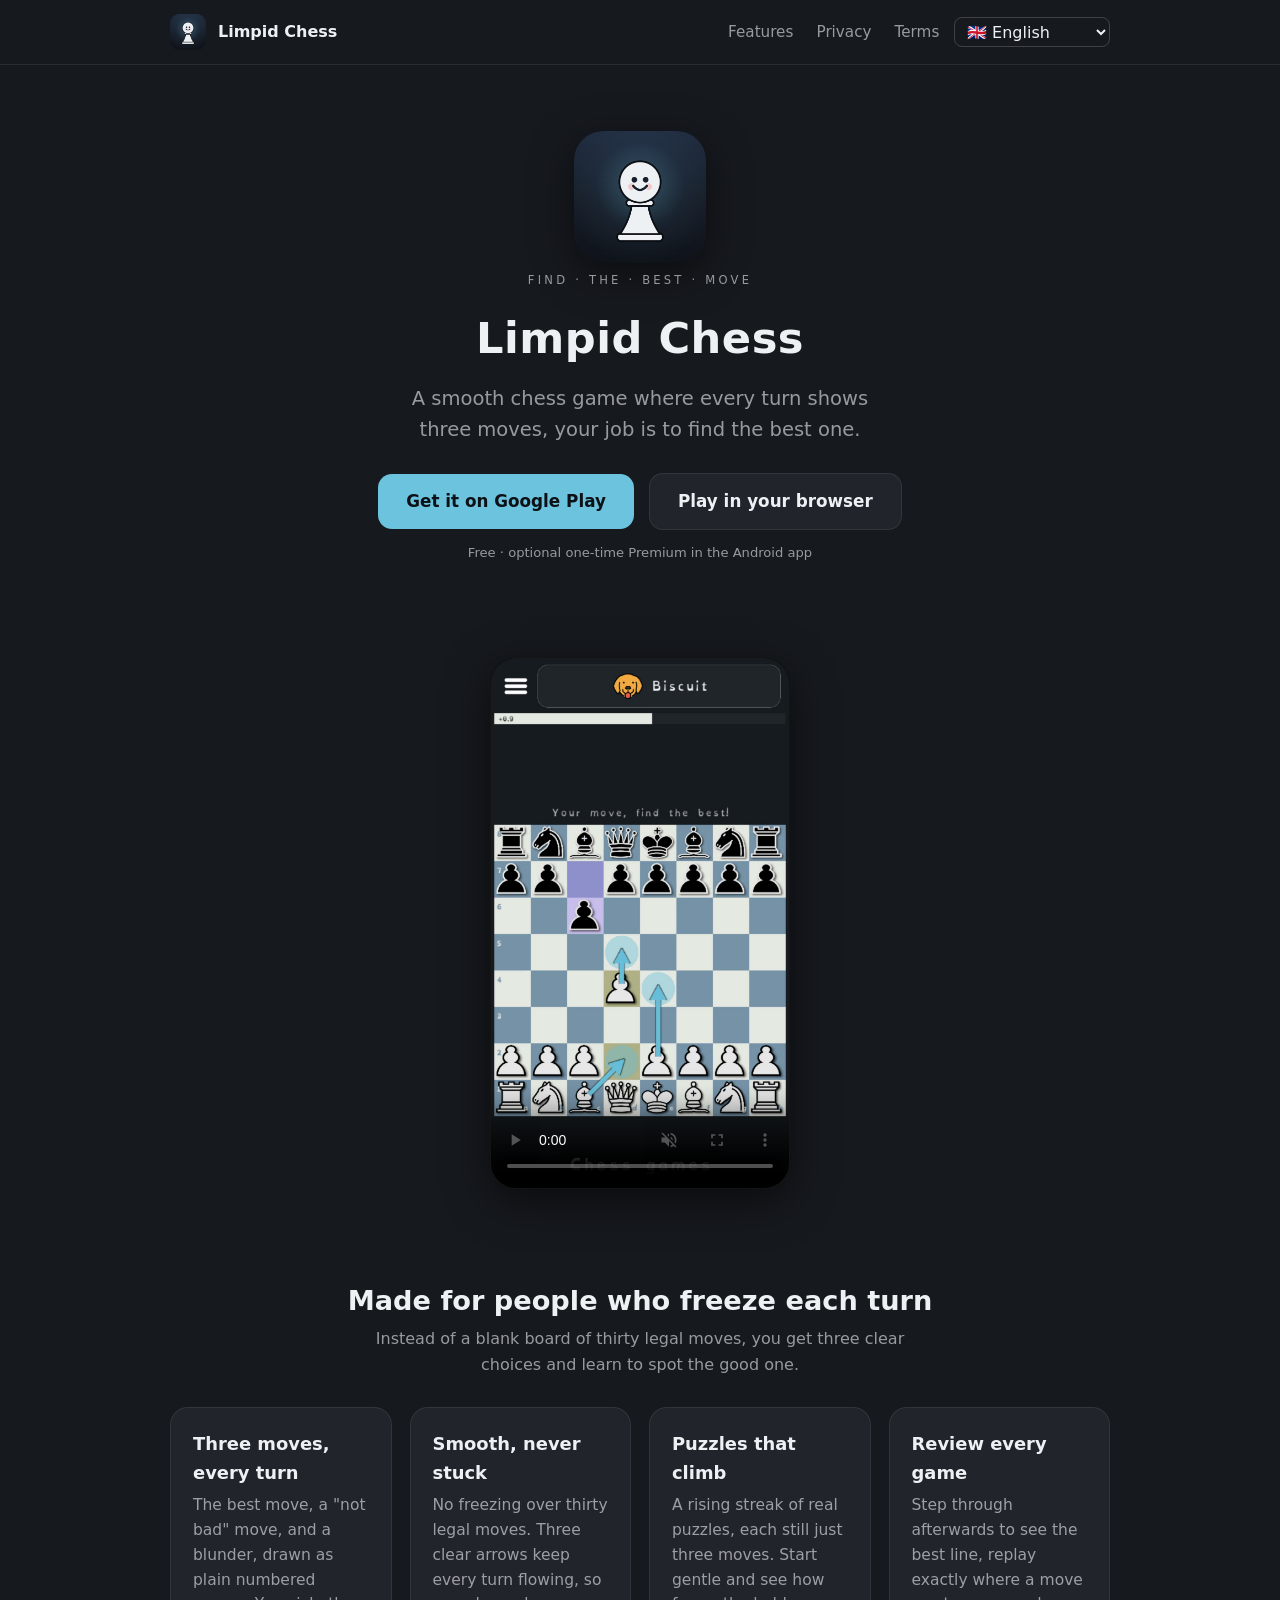
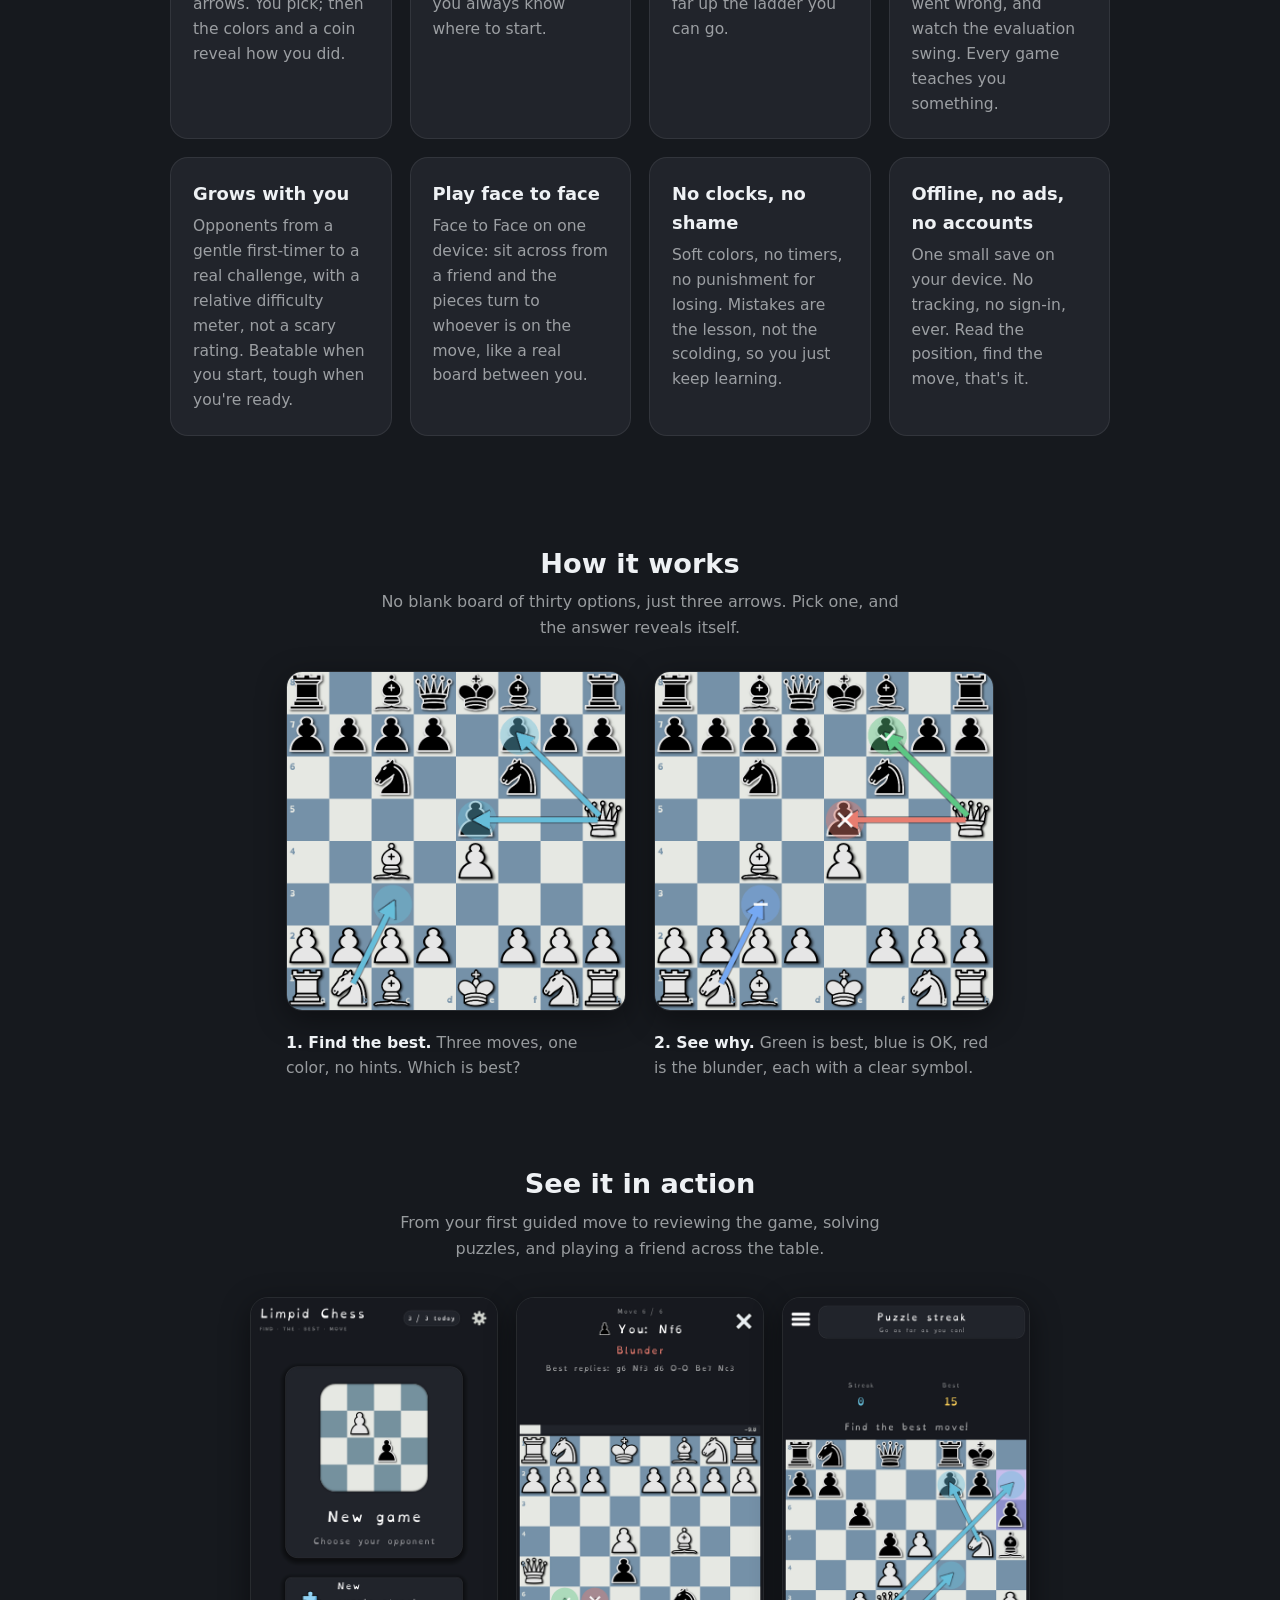
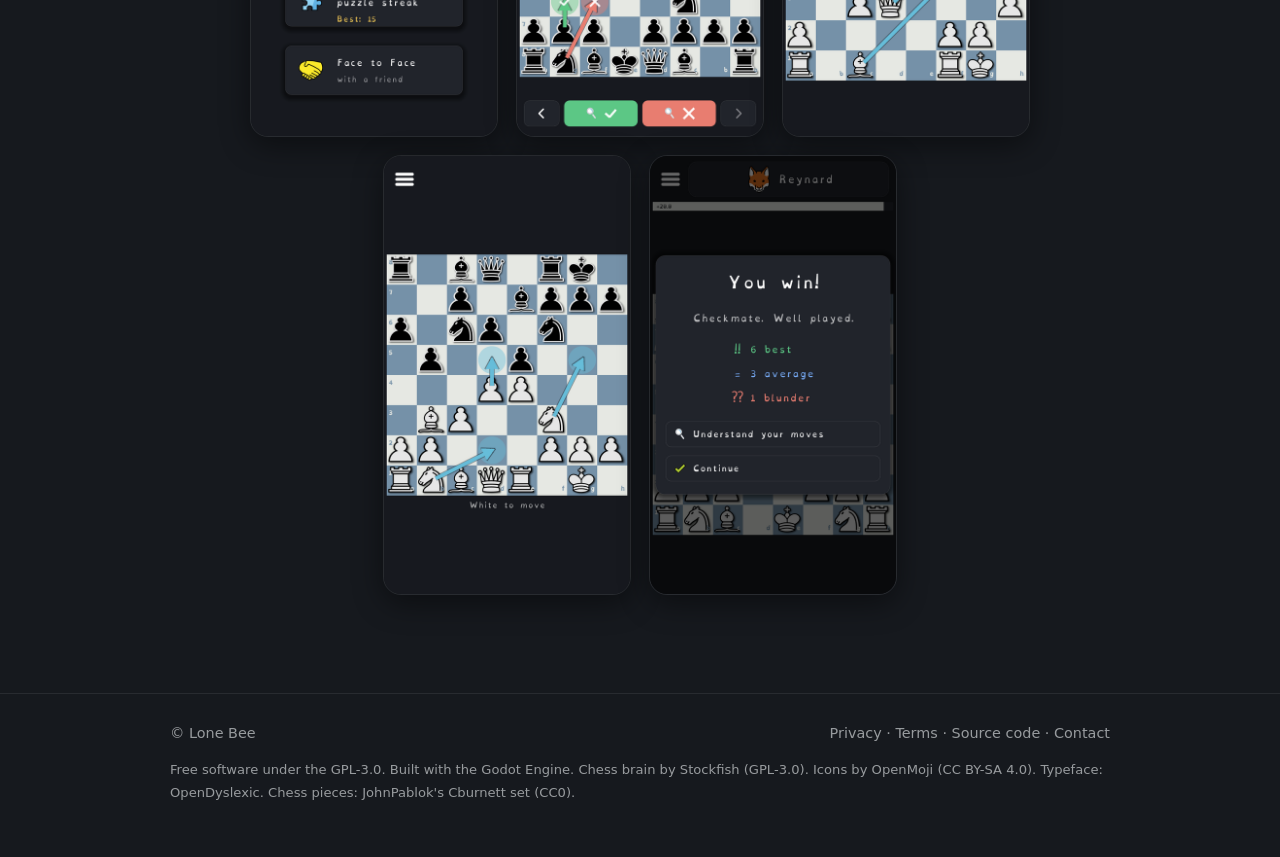
==== commit de0626c1: "Add custom domain setup and update links for limpidchess.com" ====
--- a/docs/index.html
+++ b/docs/index.html
@@ -7,10 +7,12 @@
   <meta name="description" content="A smooth chess game where every turn shows three moves, find the best one. Offline, no ads, no accounts. Free, with an optional one-time Premium.">
   <link rel="icon" href="img/icon.png">
   <link rel="stylesheet" href="style.css">
-  <!-- Open Graph / link previews -->
+  <link rel="canonical" href="https://limpidchess.com/">
+  <!-- Open Graph / link previews (og:image must be absolute for scrapers) -->
   <meta property="og:title" content="Limpid Chess">
   <meta property="og:description" content="A smooth chess game where every turn shows three moves, find the best one.">
-  <meta property="og:image" content="img/icon.png">
+  <meta property="og:url" content="https://limpidchess.com/">
+  <meta property="og:image" content="https://limpidchess.com/img/icon.png">
   <meta property="og:type" content="website">
   <style>
     /* Language switcher: unobtrusive, inherits the nav's type/color. */
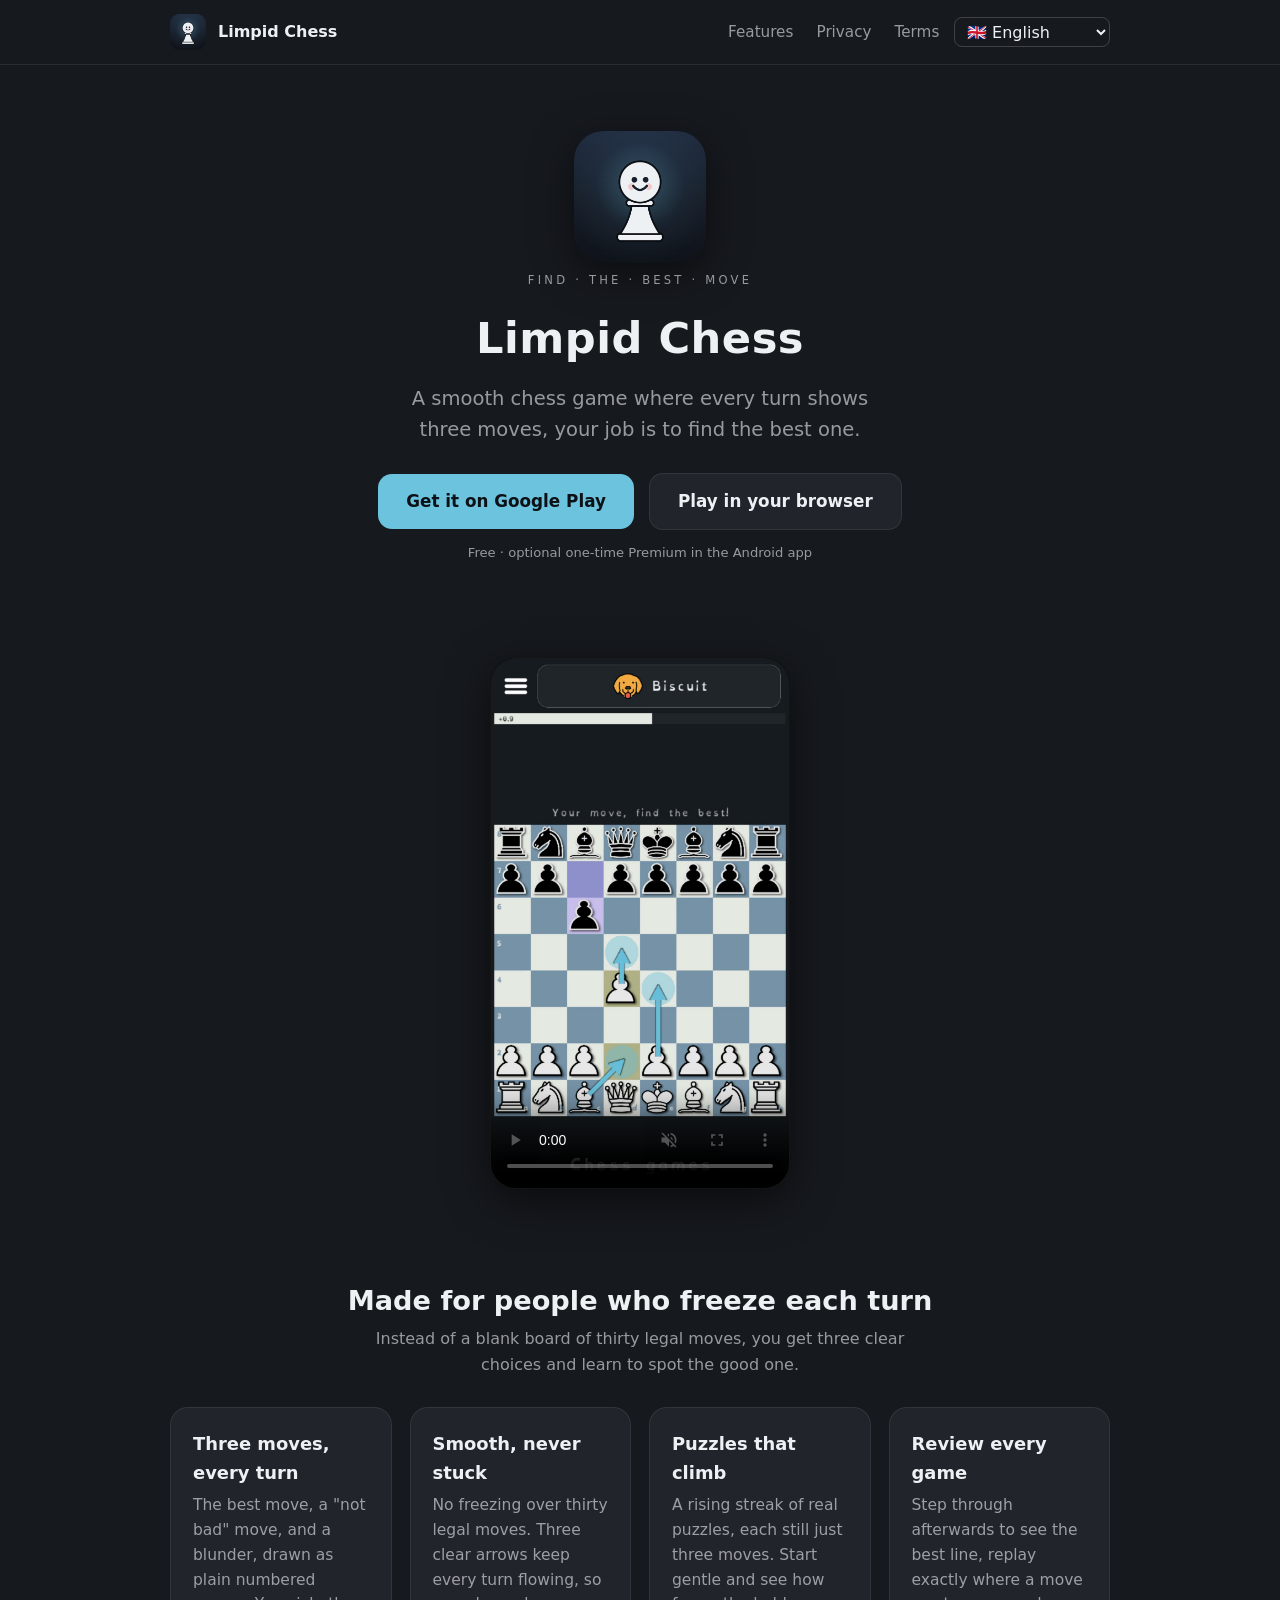
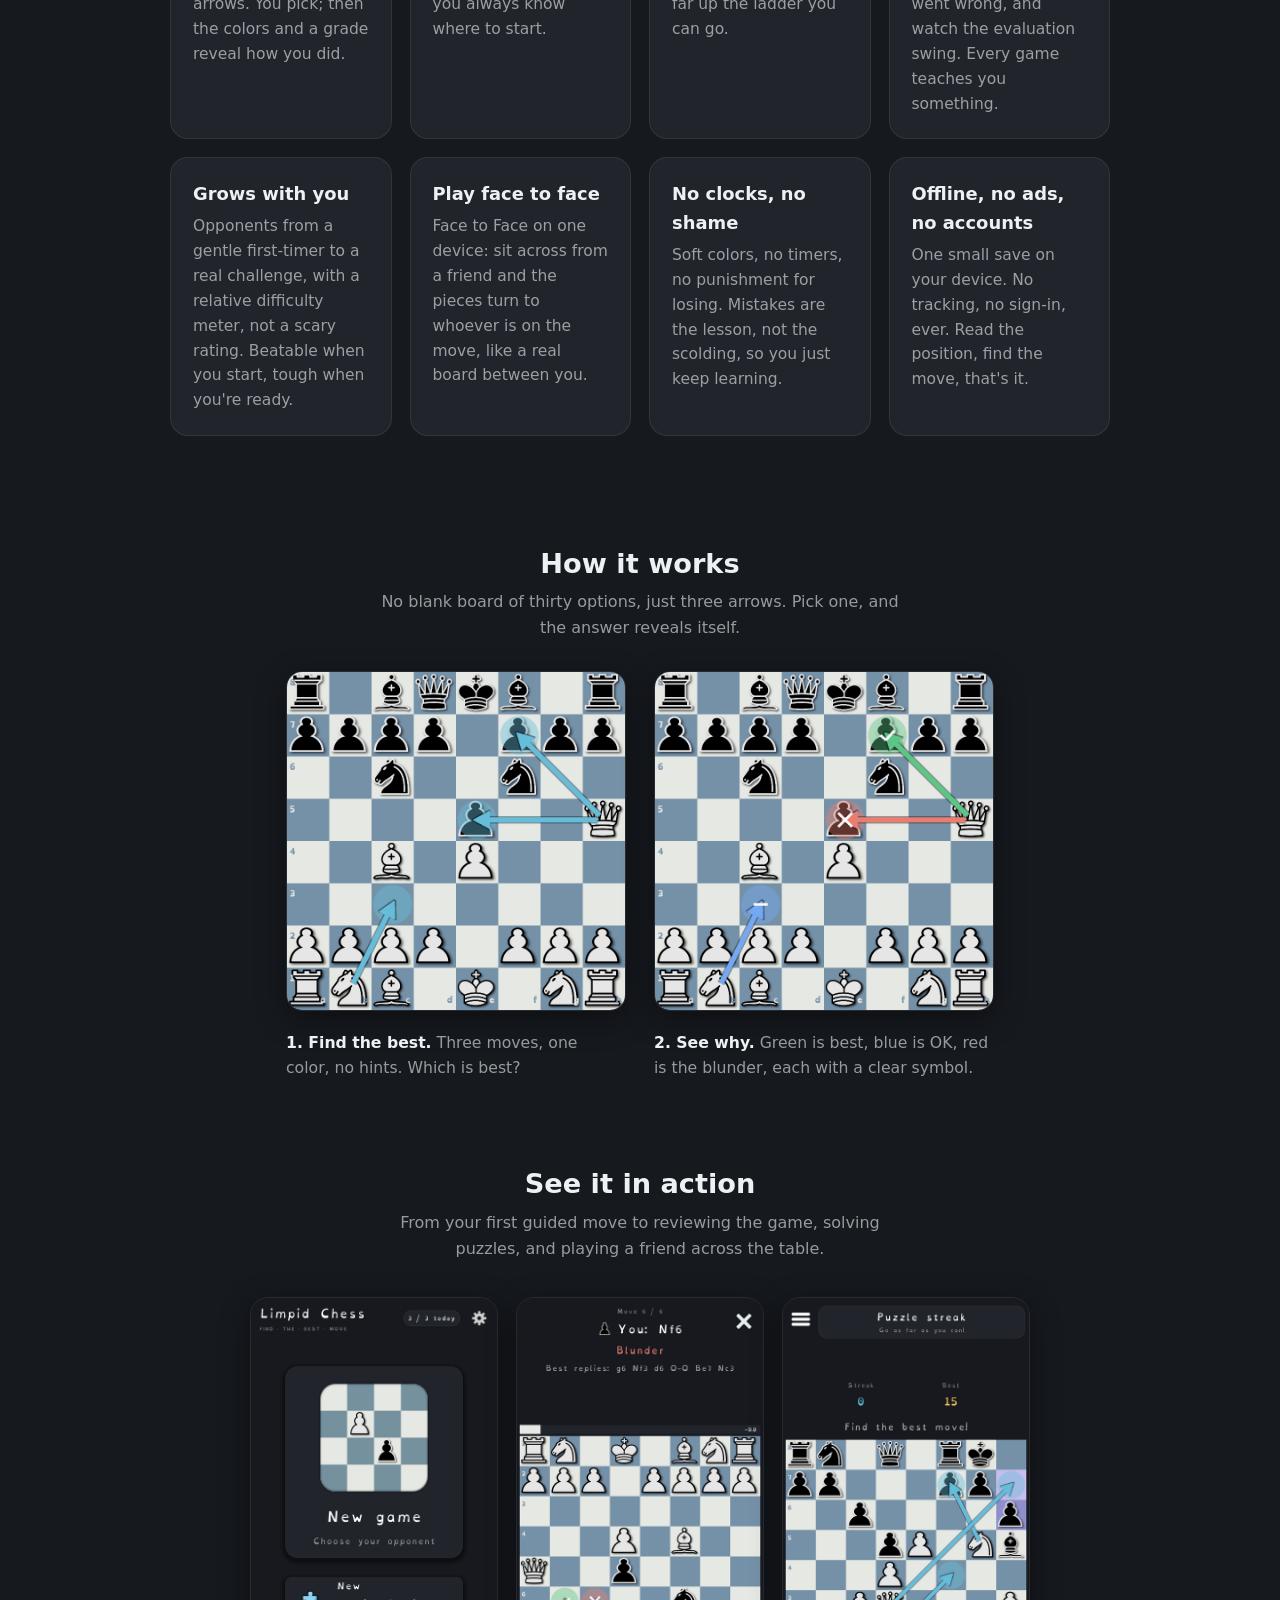
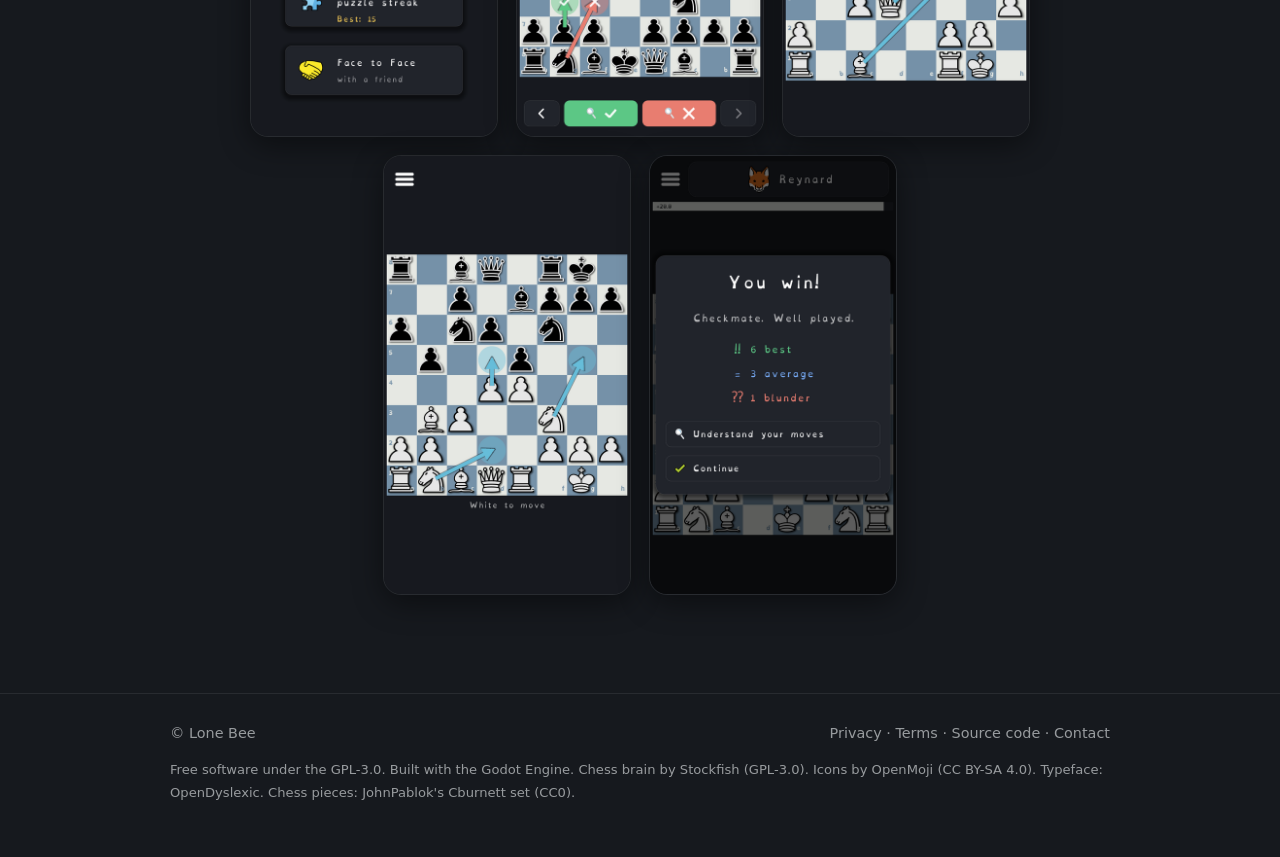
==== commit 58b9c8fa: "Update UI constants and localization text for improved clarity and consistency - Changed the color c" ====
--- a/docs/index.html
+++ b/docs/index.html
@@ -62,7 +62,7 @@
         <div class="features">
           <div class="feature">
             <h3 data-i18n="f1_h">Three moves, every turn</h3>
-            <p data-i18n="f1_p">The best move, a "not bad" move, and a blunder, drawn as plain numbered arrows. You pick; then the colors and a coin reveal how you did.</p>
+            <p data-i18n="f1_p">The best move, a "not bad" move, and a blunder, drawn as plain numbered arrows. You pick; then the colors and a grade reveal how you did.</p>
           </div>
           <div class="feature">
             <h3 data-i18n="f2_h">Smooth, never stuck</h3>
@@ -149,7 +149,7 @@
   <script>
     // Self-contained i18n: browser-language detection + a switcher. Default HTML is English, so with
     // JS off (or a crawler) the page reads English. Translations for the high-confidence marketing set.
-    const TRANSLATIONS = {"en": {"doc_title": "Limpid Chess - a smooth chess game, find the best move every turn", "nav_features": "Features", "nav_privacy": "Privacy", "nav_terms": "Terms", "eyebrow": "Find · the · best · move", "tag": "A smooth chess game where every turn shows three moves, your job is to find the best one.", "cta": "Get it on Google Play", "cta_web": "Play in your browser", "cta_note": "Free · optional one-time Premium in the Android app", "feat_title": "Made for people who freeze each turn", "feat_sub": "Instead of a blank board of thirty legal moves, you get three clear choices and learn to spot the good one.", "f1_h": "Three moves, every turn", "f1_p": "The best move, a \"not bad\" move, and a blunder, drawn as plain numbered arrows. You pick; then the colors and a coin reveal how you did.", "f2_h": "Smooth, never stuck", "f2_p": "No freezing over thirty legal moves. Three clear arrows keep every turn flowing, so you always know where to start.", "f3_h": "Puzzles that climb", "f3_p": "A rising streak of real puzzles, each still just three moves. Start gentle and see how far up the ladder you can go.", "f4_h": "Review every game", "f4_p": "Step through afterwards to see the best line, replay exactly where a move went wrong, and watch the evaluation swing. Every game teaches you something.", "f5_h": "Grows with you", "f5_p": "Opponents from a gentle first-timer to a real challenge, with a relative difficulty meter, not a scary rating. Beatable when you start, tough when you're ready.", "f6_h": "Play face to face", "f6_p": "Face to Face on one device: sit across from a friend and the pieces turn to whoever is on the move, like a real board between you.", "f7_h": "No clocks, no shame", "f7_p": "Soft colors, no timers, no punishment for losing. Mistakes are the lesson, not the scolding, so you just keep learning.", "f8_h": "Offline, no ads, no accounts", "f8_p": "One small save on your device. No tracking, no sign-in, ever. Read the position, find the move, that's it.", "how_title": "How it works", "how_sub": "No blank board of thirty options, just three arrows. Pick one, and the answer reveals itself.", "cap1": "<b>1. Find the best.</b> Three moves, one color, no hints. Which is best?", "cap2": "<b>2. See why.</b> Green is best, blue is OK, red is the blunder, each with a clear symbol.", "action_title": "See it in action", "action_sub": "From your first guided move to reviewing the game, solving puzzles, and playing a friend across the table.", "foot_privacy": "Privacy", "foot_terms": "Terms", "foot_source": "Source code", "foot_contact": "Contact", "credits": "Free software under the GPL-3.0. Built with the Godot Engine. Chess brain by Stockfish (GPL-3.0). Icons by OpenMoji (CC BY-SA 4.0). Typeface: OpenDyslexic. Chess pieces: JohnPablok's Cburnett set (CC0).", "alt_home": "Home screen: New game, puzzle streak and Face to Face", "alt_moves_review": "Move-by-move review comparing the best line with the move you played", "alt_puzzle": "Puzzle streak: find the best move and go as far as you can", "alt_facetoface": "Face to Face: two players sharing one device", "alt_review": "End-of-game review with best, average and blunder counts", "alt_mech_neutral": "Three move arrows shown in one neutral color", "alt_mech_revealed": "The same three moves revealed as best, OK and blunder"}, "es": {"doc_title": "Limpid Chess - un juego de ajedrez fluido, encuentra la mejor jugada cada turno", "nav_features": "Funciones", "nav_privacy": "Privacidad", "nav_terms": "Términos", "eyebrow": "Encuentra · la · mejor · jugada", "tag": "Un juego de ajedrez fluido donde cada turno muestra tres jugadas, tu misión es encontrar la mejor.", "cta": "Consíguelo en Google Play", "cta_web": "Juega en tu navegador", "cta_note": "Gratis · Premium opcional de pago único en la app de Android", "feat_title": "Hecho para quienes se bloquean cada turno", "feat_sub": "En vez de un tablero con treinta jugadas legales, tienes tres opciones claras y aprendes a ver la buena.", "f1_h": "Tres jugadas, cada turno", "f1_p": "La mejor jugada, una \"no está mal\" y un error, dibujadas como flechas numeradas neutras. Tú eliges, y luego los colores y una moneda revelan qué tal lo hiciste.", "f2_h": "Fluido, nunca atascado", "f2_p": "Sin bloquearte ante treinta jugadas legales. Tres flechas claras mantienen cada turno fluido, así siempre sabes por dónde empezar.", "f3_h": "Puzzles que suben de nivel", "f3_p": "Una racha creciente de puzzles reales, cada uno con solo tres jugadas. Empieza suave y mira cuánto puedes subir.", "f4_h": "Repasa cada partida", "f4_p": "Recórrela después para ver la mejor línea, revive justo donde falló una jugada y observa cómo cambia la evaluación. Cada partida te enseña algo.", "f5_h": "Crece contigo", "f5_p": "Rivales desde un principiante amable hasta un reto de verdad, con un medidor de dificultad relativo, no una puntuación intimidante. Vencibles al empezar, duros cuando estés listo.", "f6_h": "Juega cara a cara", "f6_p": "Cara a cara en un solo dispositivo: siéntate frente a un amigo y las piezas giran hacia quien mueve, como un tablero de verdad entre los dos.", "f7_h": "Sin relojes, sin vergüenza", "f7_p": "Colores suaves, sin cronómetros, sin castigo por perder. Los errores son la lección, no el reproche, así solo sigues aprendiendo.", "f8_h": "Sin conexión, sin anuncios, sin cuentas", "f8_p": "Un pequeño guardado en tu dispositivo. Sin rastreo, sin registro, nunca. Lee la posición, encuentra la jugada, y ya está.", "how_title": "Cómo funciona", "how_sub": "Nada de tablero con treinta opciones, solo tres flechas. Elige una, y la respuesta se revela sola.", "cap1": "<b>1. Encuentra la mejor.</b> Tres jugadas, un color, sin pistas. ¿Cuál es la mejor?", "cap2": "<b>2. Descubre por qué.</b> Verde es la mejor, azul está bien, rojo es el error, cada una con un símbolo claro.", "action_title": "Míralo en acción", "action_sub": "Desde tu primera jugada guiada hasta repasar la partida, resolver puzzles y jugar con un amigo al otro lado de la mesa.", "foot_privacy": "Privacidad", "foot_terms": "Términos", "foot_source": "Código fuente", "foot_contact": "Contacto", "credits": "Software libre bajo la GPL-3.0. Creado con Godot Engine. Cerebro ajedrecístico de Stockfish (GPL-3.0). Iconos de OpenMoji (CC BY-SA 4.0). Tipografía: OpenDyslexic. Piezas de ajedrez: set Cburnett de JohnPablok (CC0).", "alt_home": "Pantalla de inicio: Nueva partida, racha de puzzles y Cara a cara", "alt_moves_review": "Repaso jugada a jugada comparando la mejor línea con la jugada que hiciste", "alt_puzzle": "Racha de puzzles: encuentra la mejor jugada y llega lo más lejos que puedas", "alt_facetoface": "Cara a cara: dos jugadores compartiendo un dispositivo", "alt_review": "Repaso de fin de partida con recuento de jugadas mejores, medias y errores", "alt_mech_neutral": "Tres flechas de jugada mostradas en un solo color neutro", "alt_mech_revealed": "Las mismas tres jugadas reveladas como mejor, buena y error"}, "fr": {"doc_title": "Limpid Chess : un jeu d'échecs fluide, trouvez le meilleur coup à chaque tour", "nav_features": "Fonctionnalités", "nav_privacy": "Confidentialité", "nav_terms": "Conditions", "eyebrow": "Trouvez · le · meilleur · coup", "tag": "Un jeu d'échecs fluide où chaque tour propose trois coups : à vous de trouver le meilleur.", "cta": "Disponible sur Google Play", "cta_web": "Jouez dans votre navigateur", "cta_note": "Gratuit · Premium optionnel en un achat unique dans l'app Android", "feat_title": "Conçu pour ceux qui se figent à chaque tour", "feat_sub": "Au lieu d'un plateau vide aux trente coups possibles, vous avez trois choix clairs et apprenez à repérer le bon.", "f1_h": "Trois coups, à chaque tour", "f1_p": "Le meilleur coup, un coup \"correct\" et une gaffe, tracés sous forme de flèches numérotées neutres. Vous choisissez, puis les couleurs et un jeton révèlent votre résultat.", "f2_h": "Fluide, jamais bloqué", "f2_p": "Fini de se figer devant trente coups possibles. Trois flèches claires gardent chaque tour fluide, vous savez toujours par où commencer.", "f3_h": "Des puzzles qui grimpent", "f3_p": "Une série de vrais puzzles de plus en plus difficiles, toujours trois coups chacun. Commencez en douceur et voyez jusqu'où vous grimpez.", "f4_h": "Analysez chaque partie", "f4_p": "Déroulez la partie ensuite pour voir la meilleure suite, revoyez précisément où un coup a dérapé et regardez l'évaluation basculer. Chaque partie vous apprend quelque chose.", "f5_h": "Progresse avec vous", "f5_p": "Des adversaires du tout débutant au vrai défi, avec un indicateur de difficulté relatif, pas un classement intimidant. Battables au début, coriaces quand vous êtes prêt.", "f6_h": "Jouez en face à face", "f6_p": "Face à face sur un seul appareil : installez-vous face à un ami et les pièces se tournent vers celui qui joue, comme un vrai plateau entre vous.", "f7_h": "Pas de pendule, pas de honte", "f7_p": "Des couleurs douces, aucun chronomètre, aucune punition en cas de défaite. L'erreur est la leçon, pas le reproche, alors vous continuez d'apprendre.", "f8_h": "Hors ligne, sans pub, sans compte", "f8_p": "Une petite sauvegarde sur votre appareil. Aucun suivi, aucune connexion, jamais. Lisez la position, trouvez le coup, c'est tout.", "how_title": "Comment ça marche", "how_sub": "Pas de plateau vide aux trente options, juste trois flèches. Choisissez-en une et la réponse se révèle.", "cap1": "<b>1. Trouvez le meilleur.</b> Trois coups, une seule couleur, aucun indice. Lequel est le meilleur ?", "cap2": "<b>2. Comprenez pourquoi.</b> Le vert est le meilleur, le bleu correct, le rouge la gaffe, chacun avec un symbole clair.", "action_title": "Voyez-le en action", "action_sub": "De votre premier coup guidé à l'analyse de la partie, aux puzzles et aux parties avec un ami en face de vous.", "foot_privacy": "Confidentialité", "foot_terms": "Conditions", "foot_source": "Code source", "foot_contact": "Contact", "credits": "Logiciel libre sous licence GPL-3.0. Réalisé avec Godot Engine. Moteur d'échecs par Stockfish (GPL-3.0). Icônes par OpenMoji (CC BY-SA 4.0). Police : OpenDyslexic. Pièces d'échecs : le set Cburnett de JohnPablok (CC0).", "alt_home": "Écran d'accueil : nouvelle partie, série de puzzles et Face à face", "alt_moves_review": "Analyse coup par coup comparant la meilleure suite au coup que vous avez joué", "alt_puzzle": "Série de puzzles : trouvez le meilleur coup et allez aussi loin que possible", "alt_facetoface": "Face à face : deux joueurs sur un même appareil", "alt_review": "Analyse de fin de partie avec le nombre de meilleurs coups, coups moyens et gaffes", "alt_mech_neutral": "Trois flèches de coup affichées dans une seule couleur neutre", "alt_mech_revealed": "Les trois mêmes coups révélés : meilleur, correct et gaffe"}, "it": {"doc_title": "Limpid Chess - un gioco di scacchi fluido, trova la mossa migliore a ogni turno", "nav_features": "Funzioni", "nav_privacy": "Privacy", "nav_terms": "Termini", "eyebrow": "Trova · la · mossa · migliore", "tag": "Un gioco di scacchi fluido dove ogni turno mostra tre mosse, il tuo compito è trovare la migliore.", "cta": "Scaricalo su Google Play", "cta_web": "Gioca nel browser", "cta_note": "Gratis · Premium opzionale una tantum nell'app Android", "feat_title": "Pensato per chi si blocca a ogni turno", "feat_sub": "Invece di una scacchiera con trenta mosse possibili, ricevi tre scelte chiare e impari a riconoscere quella giusta.", "f1_h": "Tre mosse, a ogni turno", "f1_p": "La mossa migliore, una \"non male\" e un errore grave, disegnati come semplici frecce numerate. Tu scegli, poi i colori e una moneta ti svelano com'è andata.", "f2_h": "Fluido, mai bloccato", "f2_p": "Niente blocco davanti a trenta mosse possibili. Tre frecce chiare mantengono ogni turno fluido, così sai sempre da dove partire.", "f3_h": "Puzzle in crescendo", "f3_p": "Una serie crescente di puzzle veri, sempre con tre sole mosse. Inizia in scioltezza e scopri fin dove riesci a salire.", "f4_h": "Rivedi ogni partita", "f4_p": "Ripercorri la partita per vedere la linea migliore, rivivi esattamente dove una mossa è andata storta e osserva oscillare la valutazione. Ogni partita ti insegna qualcosa.", "f5_h": "Cresce con te", "f5_p": "Avversari da un principiante alle prime armi alla vera sfida, con un indicatore di difficoltà relativo, non un punteggio che spaventa. Battibili all'inizio, tosti quando sei pronto.", "f6_h": "Gioca a Faccia a Faccia", "f6_p": "Faccia a Faccia su un solo dispositivo: siediti di fronte a un amico e i pezzi si girano verso chi deve muovere, come una vera scacchiera tra voi.", "f7_h": "Niente orologi, niente vergogna", "f7_p": "Colori tenui, nessun timer, nessuna punizione se perdi. Gli errori sono la lezione, non il rimprovero, così continui solo a imparare.", "f8_h": "Offline, niente pubblicità, niente account", "f8_p": "Un piccolo salvataggio sul tuo dispositivo. Nessun tracciamento, nessun accesso, mai. Leggi la posizione, trova la mossa, tutto qui.", "how_title": "Come funziona", "how_sub": "Niente scacchiera con trenta opzioni, solo tre frecce. Scegline una e la risposta si svela da sola.", "cap1": "<b>1. Trova la migliore.</b> Tre mosse, un colore, nessun aiuto. Qual è la migliore?", "cap2": "<b>2. Scopri perché.</b> Verde è la migliore, blu è discreta, rosso è l'errore grave, ognuna con un simbolo chiaro.", "action_title": "Guardalo in azione", "action_sub": "Dalla tua prima mossa guidata alla revisione della partita, dai puzzle da risolvere alle sfide con un amico a tavolino.", "foot_privacy": "Privacy", "foot_terms": "Termini", "foot_source": "Codice sorgente", "foot_contact": "Contatti", "credits": "Software libero sotto licenza GPL-3.0. Realizzato con Godot Engine. Motore scacchistico di Stockfish (GPL-3.0). Icone di OpenMoji (CC BY-SA 4.0). Carattere: OpenDyslexic. Pezzi degli scacchi: set Cburnett di JohnPablok (CC0).", "alt_home": "Schermata iniziale: Nuova partita, serie di puzzle e Faccia a Faccia", "alt_moves_review": "Revisione mossa per mossa che confronta la linea migliore con la mossa che hai giocato", "alt_puzzle": "Serie di puzzle: trova la mossa migliore e arriva più lontano che puoi", "alt_facetoface": "Faccia a Faccia: due giocatori su un solo dispositivo", "alt_review": "Revisione di fine partita con conteggio di mosse migliori, medie ed errori gravi", "alt_mech_neutral": "Tre frecce di mossa mostrate in un unico colore neutro", "alt_mech_revealed": "Le stesse tre mosse svelate come migliore, discreta ed errore grave"}, "pt": {"doc_title": "Limpid Chess - um jogo de xadrez fluido, encontre o melhor lance a cada turno", "nav_features": "Recursos", "nav_privacy": "Privacidade", "nav_terms": "Termos", "eyebrow": "Encontre · o · melhor · lance", "tag": "Um jogo de xadrez fluido em que cada turno mostra três lances, e cabe a você encontrar o melhor.", "cta": "Baixe no Google Play", "cta_web": "Jogue no seu navegador", "cta_note": "Grátis · Premium opcional de compra única no app Android", "feat_title": "Feito para quem trava a cada jogada", "feat_sub": "Em vez de um tabuleiro em branco com trinta lances possíveis, você tem três opções claras e aprende a enxergar a boa.", "f1_h": "Três lances, a cada turno", "f1_p": "O melhor lance, um lance \"nada mal\" e uma gafe, desenhados como simples setas numeradas. Você escolhe; então as cores e uma moeda revelam como você se saiu.", "f2_h": "Fluido, sem travar", "f2_p": "Nada de travar diante de trinta lances possíveis. Três setas claras mantêm cada turno fluindo, então você sempre sabe por onde começar.", "f3_h": "Puzzles que sobem de nível", "f3_p": "Uma sequência crescente de puzzles de verdade, cada um ainda com apenas três lances. Comece com calma e veja até onde você consegue subir.", "f4_h": "Revise cada partida", "f4_p": "Ao final, avance lance a lance para ver a melhor linha, reveja exatamente onde um lance saiu errado e acompanhe a avaliação oscilar. Toda partida ensina algo.", "f5_h": "Cresce com você", "f5_p": "Oponentes que vão de um iniciante tranquilo a um desafio de verdade, com um medidor de dificuldade relativo, não uma nota assustadora. Fáceis no começo, difíceis quando você estiver pronto.", "f6_h": "Jogue Frente a Frente", "f6_p": "Frente a Frente em um só aparelho: sente-se em frente a um amigo e as peças giram para quem está na vez, como um tabuleiro de verdade entre vocês.", "f7_h": "Sem relógios, sem vergonha", "f7_p": "Cores suaves, sem cronômetros, sem punição por perder. Os erros são a lição, não a bronca, então você só continua aprendendo.", "f8_h": "Offline, sem anúncios, sem contas", "f8_p": "Um pequeno arquivo salvo no seu aparelho. Sem rastreamento, sem login, nunca. Leia a posição, encontre o lance, é só isso.", "how_title": "Como funciona", "how_sub": "Nada de tabuleiro em branco com trinta opções, apenas três setas. Escolha uma e a resposta se revela.", "cap1": "<b>1. Encontre o melhor.</b> Três lances, uma cor, sem dicas. Qual é o melhor?", "cap2": "<b>2. Veja por quê.</b> Verde é o melhor, azul é OK, vermelho é a gafe, cada um com um símbolo claro.", "action_title": "Veja em ação", "action_sub": "Do seu primeiro lance guiado até revisar a partida, resolver puzzles e jogar com um amigo do outro lado da mesa.", "foot_privacy": "Privacidade", "foot_terms": "Termos", "foot_source": "Código-fonte", "foot_contact": "Contato", "credits": "Software livre sob a GPL-3.0. Feito com a Godot Engine. Cérebro do xadrez por Stockfish (GPL-3.0). Ícones por OpenMoji (CC BY-SA 4.0). Fonte: OpenDyslexic. Peças de xadrez: conjunto Cburnett de JohnPablok (CC0).", "alt_home": "Tela inicial: Nova partida, sequência de puzzles e Frente a Frente", "alt_moves_review": "Revisão lance a lance comparando a melhor linha com o lance que você jogou", "alt_puzzle": "Sequência de puzzles: encontre o melhor lance e vá o mais longe possível", "alt_facetoface": "Frente a Frente: dois jogadores compartilhando um aparelho", "alt_review": "Revisão de fim de partida com contagens de melhores, médios e gafes", "alt_mech_neutral": "Três setas de lance mostradas em uma cor neutra", "alt_mech_revealed": "Os mesmos três lances revelados como melhor, OK e gafe"}, "ru": {"doc_title": "Limpid Chess: плавные шахматы, находите лучший ход в каждой позиции", "nav_features": "Возможности", "nav_privacy": "Конфиденциальность", "nav_terms": "Условия", "eyebrow": "Найдите · лучший · ход", "tag": "Плавная игра в шахматы, где на каждом ходу вы видите три хода, а ваша задача, найти лучший.", "cta": "Скачать в Google Play", "cta_web": "Играйте в браузере", "cta_note": "Бесплатно · разовый Премиум по желанию в приложении для Android", "feat_title": "Для тех, кто замирает над каждым ходом", "feat_sub": "Вместо пустой доски с тридцатью возможными ходами вы получаете три понятных варианта и учитесь замечать лучший.", "f1_h": "Три хода каждый раз", "f1_p": "Лучший ход, «неплохой» ход и зевок, нарисованные простыми пронумерованными стрелками. Вы выбираете, а затем цвета и монетка показывают, как вы справились.", "f2_h": "Плавно, без заминок", "f2_p": "Никакого ступора перед тридцатью возможными ходами. Три понятные стрелки делают каждый ход плавным, и вы всегда знаете, с чего начать.", "f3_h": "Задачи по нарастающей", "f3_p": "Растущая серия настоящих задач, и в каждой всё те же три хода. Начните с простого и посмотрите, как высоко сможете подняться по лестнице.", "f4_h": "Разбор каждой партии", "f4_p": "Пройдите партию после игры, чтобы увидеть лучшую линию, точно переиграть момент ошибки и посмотреть, как менялась оценка. Каждая партия чему-то учит.", "f5_h": "Растёт вместе с вами", "f5_p": "Соперники от мягкого новичка до настоящего вызова, со шкалой относительной сложности, а не пугающим рейтингом. Победимы для начала и упорны, когда вы готовы.", "f6_h": "Играйте лицом к лицу", "f6_p": "Лицом к лицу на одном устройстве: сядьте напротив друга, и фигуры поворачиваются к тому, чей ход, как настоящая доска между вами.", "f7_h": "Без часов, без стыда", "f7_p": "Мягкие цвета, никаких таймеров, никакого наказания за проигрыш. Ошибки, это урок, а не выговор, так что вы просто продолжаете учиться.", "f8_h": "Офлайн, без рекламы, без аккаунтов", "f8_p": "Одно небольшое сохранение на вашем устройстве. Никакого отслеживания и входа, никогда. Прочитайте позицию, найдите ход, вот и всё.", "how_title": "Как это работает", "how_sub": "Никакой пустой доски с тридцатью вариантами, всего три стрелки. Выберите одну, и ответ откроется сам.", "cap1": "<b>1. Найдите лучший.</b> Три хода, один цвет, без подсказок. Какой лучший?", "cap2": "<b>2. Узнайте почему.</b> Зелёный: лучший, синий: неплохой, красный: зевок, у каждого понятный символ.", "action_title": "Посмотрите в действии", "action_sub": "От первого хода с подсказкой до разбора партии, решения задач и игры с другом за одним столом.", "foot_privacy": "Конфиденциальность", "foot_terms": "Условия", "foot_source": "Исходный код", "foot_contact": "Контакты", "credits": "Свободное программное обеспечение под лицензией GPL-3.0. Создано на Godot Engine. Шахматный движок, Stockfish (GPL-3.0). Иконки, OpenMoji (CC BY-SA 4.0). Шрифт: OpenDyslexic. Шахматные фигуры: набор Cburnett от JohnPablok (CC0).", "alt_home": "Главный экран: новая игра, серия задач и Лицом к лицу", "alt_moves_review": "Пошаговый разбор, сравнивающий лучшую линию с сыгранным вами ходом", "alt_puzzle": "Серия задач: найдите лучший ход и продвиньтесь как можно дальше", "alt_facetoface": "Лицом к лицу: два игрока на одном устройстве", "alt_review": "Разбор в конце партии с числом лучших, средних ходов и зевков", "alt_mech_neutral": "Три стрелки ходов, показанные одним нейтральным цветом", "alt_mech_revealed": "Те же три хода, раскрытые как лучший, неплохой и зевок"}, "de": {"doc_title": "Limpid Chess - ein geschmeidiges Schachspiel, finde in jeder Runde den besten Zug", "nav_features": "Funktionen", "nav_privacy": "Datenschutz", "nav_terms": "Bedingungen", "eyebrow": "Finde · den · besten · Zug", "tag": "Ein geschmeidiges Schachspiel, das dir in jeder Runde drei Züge zeigt, deine Aufgabe ist es, den besten zu finden.", "cta": "Jetzt bei Google Play", "cta_web": "Im Browser spielen", "cta_note": "Kostenlos · optionales einmaliges Premium in der Android-App", "feat_title": "Gemacht für alle, die bei jedem Zug erstarren", "feat_sub": "Statt eines leeren Bretts mit dreißig legalen Zügen bekommst du drei klare Möglichkeiten und lernst, die gute zu erkennen.", "f1_h": "Drei Züge, jede Runde", "f1_p": "Der beste Zug, ein \"nicht schlechter\" Zug und ein Patzer, gezeichnet als schlichte nummerierte Pfeile. Du wählst; dann zeigen die Farben und eine Münze, wie gut du warst.", "f2_h": "Geschmeidig, nie festgefahren", "f2_p": "Kein Erstarren vor dreißig legalen Zügen. Drei klare Pfeile halten jeden Zug im Fluss, damit du immer weißt, wo du anfangen sollst.", "f3_h": "Rätsel, die höher führen", "f3_p": "Eine wachsende Serie echter Rätsel, jedes noch immer nur drei Züge. Fang sanft an und schau, wie weit du die Leiter hinaufkommst.", "f4_h": "Jede Partie analysieren", "f4_p": "Geh danach Zug für Zug durch, sieh die beste Variante, spiel genau dort nach, wo ein Zug schiefging, und beobachte, wie die Bewertung ausschlägt. Jede Partie bringt dir etwas bei.", "f5_h": "Wächst mit dir", "f5_p": "Gegner vom sanften Anfänger bis zur echten Herausforderung, mit einer relativen Schwierigkeitsanzeige statt einer abschreckenden Wertung. Am Anfang schlagbar, hart, wenn du bereit bist.", "f6_h": "Zu zweit spielen", "f6_p": "Zu zweit an einem Gerät: Setz dich einem Freund gegenüber, und die Figuren drehen sich zu dem, der am Zug ist, wie ein echtes Brett zwischen euch.", "f7_h": "Keine Uhren, keine Scham", "f7_p": "Sanfte Farben, keine Zeitnahme, keine Strafe fürs Verlieren. Fehler sind die Lektion, nicht der Tadel, so lernst du einfach weiter.", "f8_h": "Offline, keine Werbung, keine Konten", "f8_p": "Ein kleiner Speicherstand auf deinem Gerät. Kein Tracking, kein Login, niemals. Lies die Stellung, finde den Zug, das war's.", "how_title": "So funktioniert's", "how_sub": "Kein leeres Brett mit dreißig Möglichkeiten, nur drei Pfeile. Wähl einen, und die Antwort zeigt sich von selbst.", "cap1": "<b>1. Finde den besten.</b> Drei Züge, eine Farbe, keine Hinweise. Welcher ist der beste?", "cap2": "<b>2. Sieh, warum.</b> Grün ist am besten, Blau ist okay, Rot ist der Patzer, jeweils mit einem klaren Symbol.", "action_title": "Sieh es in Aktion", "action_sub": "Vom ersten geführten Zug über die Analyse der Partie und das Lösen von Rätseln bis zum Spiel mit einem Freund am Tisch.", "foot_privacy": "Datenschutz", "foot_terms": "Bedingungen", "foot_source": "Quellcode", "foot_contact": "Kontakt", "credits": "Freie Software unter der GPL-3.0. Erstellt mit der Godot Engine. Schachhirn von Stockfish (GPL-3.0). Icons von OpenMoji (CC BY-SA 4.0). Schriftart: OpenDyslexic. Schachfiguren: JohnPabloks Cburnett-Set (CC0).", "alt_home": "Startbildschirm: Neue Partie, Rätsel-Serie und Zu zweit", "alt_moves_review": "Zug-für-Zug-Analyse, die die beste Variante mit deinem gespielten Zug vergleicht", "alt_puzzle": "Rätsel-Serie: finde den besten Zug und komm so weit du kannst", "alt_facetoface": "Zu zweit: zwei Spieler an einem Gerät", "alt_review": "Analyse am Partieende mit der Anzahl bester, durchschnittlicher und Patzer-Züge", "alt_mech_neutral": "Drei Zugpfeile in einer neutralen Farbe", "alt_mech_revealed": "Dieselben drei Züge, aufgedeckt als bester, okay und Patzer"}, "pl": {"doc_title": "Limpid Chess: płynna gra w szachy, znajdź najlepszy ruch w każdej turze", "nav_features": "Funkcje", "nav_privacy": "Prywatność", "nav_terms": "Warunki", "eyebrow": "Znajdź · najlepszy · ruch", "tag": "Płynna gra w szachy, w której każda tura pokazuje trzy ruchy, a Twoim zadaniem jest znaleźć ten najlepszy.", "cta": "Pobierz w Google Play", "cta_web": "Graj w przeglądarce", "cta_note": "Za darmo · opcjonalne jednorazowe Premium w aplikacji na Androida", "feat_title": "Stworzona dla tych, którzy zastygają przy każdym ruchu", "feat_sub": "Zamiast pustej planszy z trzydziestoma legalnymi ruchami dostajesz trzy jasne opcje i uczysz się dostrzegać ten dobry.", "f1_h": "Trzy ruchy w każdej turze", "f1_p": "Najlepszy ruch, ruch \"nie najgorszy\" i gafa, narysowane jako zwykłe ponumerowane strzałki. Wybierasz, a kolory i moneta pokazują, jak Ci poszło.", "f2_h": "Płynnie, nigdy w kropce", "f2_p": "Żadnego zastygania nad trzydziestoma ruchami. Trzy jasne strzałki sprawiają, że każda tura płynie, więc zawsze wiesz, od czego zacząć.", "f3_h": "Zagadki, które rosną", "f3_p": "Rosnąca seria prawdziwych zagadek, każda wciąż tylko trzy ruchy. Zacznij łagodnie i zobacz, jak wysoko po drabinie dojdziesz.", "f4_h": "Analizuj każdą partię", "f4_p": "Prześledź partię po wszystkim, zobacz najlepszy wariant, odtwórz dokładnie miejsce błędu i obserwuj wahania oceny. Każda partia czegoś Cię uczy.", "f5_h": "Rośnie razem z Tobą", "f5_p": "Przeciwnicy od łagodnego debiutanta po prawdziwe wyzwanie, ze wskaźnikiem względnej trudności zamiast straszącego rankingu. Do pokonania na start, trudni, gdy będziesz gotowy.", "f6_h": "Graj twarzą w twarz", "f6_p": "Twarzą w twarz na jednym urządzeniu: usiądź naprzeciw znajomego, a figury obracają się do tego, kto jest na ruchu, jak prawdziwa szachownica między wami.", "f7_h": "Bez zegara, bez wstydu", "f7_p": "Łagodne kolory, brak zegarów, żadnej kary za przegraną. Błędy są lekcją, nie naganą, więc po prostu uczysz się dalej.", "f8_h": "Offline, bez reklam, bez kont", "f8_p": "Jeden mały zapis na Twoim urządzeniu. Żadnego śledzenia, żadnego logowania, nigdy. Odczytaj pozycję, znajdź ruch, i tyle.", "how_title": "Jak to działa", "how_sub": "Żadnej pustej planszy z trzydziestoma opcjami, tylko trzy strzałki. Wybierz jedną, a odpowiedź sama się odsłoni.", "cap1": "<b>1. Znajdź najlepszy.</b> Trzy ruchy, jeden kolor, brak podpowiedzi. Który jest najlepszy?", "cap2": "<b>2. Zobacz dlaczego.</b> Zielony jest najlepszy, niebieski w porządku, czerwony to gafa, każdy z czytelnym symbolem.", "action_title": "Zobacz to w akcji", "action_sub": "Od pierwszego prowadzonego ruchu po analizę partii, rozwiązywanie zagadek i grę ze znajomym po drugiej stronie stołu.", "foot_privacy": "Prywatność", "foot_terms": "Warunki", "foot_source": "Kod źródłowy", "foot_contact": "Kontakt", "credits": "Wolne oprogramowanie na licencji GPL-3.0. Zbudowane w Godot Engine. Szachowy mózg: Stockfish (GPL-3.0). Ikony: OpenMoji (CC BY-SA 4.0). Krój pisma: OpenDyslexic. Figury szachowe: zestaw Cburnett autorstwa JohnPablok (CC0).", "alt_home": "Ekran główny: nowa gra, seria zagadek i Twarzą w twarz", "alt_moves_review": "Analiza ruch po ruchu porównująca najlepszy wariant z ruchem, który zagrałeś", "alt_puzzle": "Seria zagadek: znajdź najlepszy ruch i dojdź tak daleko, jak potrafisz", "alt_facetoface": "Twarzą w twarz: dwoje graczy na jednym urządzeniu", "alt_review": "Podsumowanie partii z liczbą ruchów najlepszych, przeciętnych i gaf", "alt_mech_neutral": "Trzy strzałki ruchów w jednym neutralnym kolorze", "alt_mech_revealed": "Te same trzy ruchy odsłonięte jako najlepszy, w porządku i gafa"}, "uk": {"doc_title": "Limpid Chess: плавні шахи, знаходь найкращий хід щоразу", "nav_features": "Можливості", "nav_privacy": "Конфіденційність", "nav_terms": "Умови", "eyebrow": "Знайди · свій · найкращий · хід", "tag": "Плавна гра в шахи, де кожного ходу видно три варіанти, а твоє завдання, знайти найкращий.", "cta": "Завантажити в Google Play", "cta_web": "Грайте у браузері", "cta_note": "Безкоштовно · разовий Преміум за бажанням у застосунку для Android", "feat_title": "Створено для тих, хто завмирає перед кожним ходом", "feat_sub": "Замість порожньої дошки з тридцятьма ходами ти отримуєш три чіткі варіанти й вчишся впізнавати найкращий.", "f1_h": "Три ходи, щоразу", "f1_p": "Найкращий хід, «непоганий» хід і груба помилка, намальовані простими пронумерованими стрілками. Ти обираєш, а потім кольори й монета показують твій результат.", "f2_h": "Плавно, без застрягань", "f2_p": "Жодних завмирань над тридцятьма ходами. Три чіткі стрілки роблять кожен хід плавним, тож ти завжди знаєш, з чого почати.", "f3_h": "Задачі, що ростуть", "f3_p": "Серія справжніх задач, що зростає, і в кожній усе ті самі три ходи. Почни спокійно й дізнайся, як високо драбиною ти піднімешся.", "f4_h": "Розбирай кожну гру", "f4_p": "Пройдися грою після завершення, щоб побачити найкращу лінію, повторити саме той хибний хід і простежити, як хитається оцінка. Кожна гра чогось навчає.", "f5_h": "Росте разом з тобою", "f5_p": "Суперники від лагідного новачка до справжнього виклику, з відносною шкалою складності, а не страшним рейтингом. Здоланні на старті, серйозні, коли ти готовий.", "f6_h": "Грайте віч-на-віч", "f6_p": "Віч-на-віч на одному пристрої: сядьте навпроти друга, і фігури повертаються до того, чий хід, наче справжня дошка між вами.", "f7_h": "Без годинників, без сорому", "f7_p": "Мʼякі кольори, жодних таймерів, жодного покарання за поразку. Помилки, це урок, а не докір, тож ти просто вчишся далі.", "f8_h": "Офлайн, без реклами, без акаунтів", "f8_p": "Один маленький файл збереження на твоєму пристрої. Жодного стеження, жодного входу, ніколи. Прочитай позицію, знайди хід, ось і все.", "how_title": "Як це працює", "how_sub": "Жодної порожньої дошки з тридцятьма варіантами, лише три стрілки. Обери одну, і відповідь розкриється сама.", "cap1": "<b>1. Знайди найкращий.</b> Три ходи, один колір, жодних підказок. Який найкращий?", "cap2": "<b>2. Побач чому.</b> Зелений найкращий, синій непоганий, червоний груба помилка, і в кожного чіткий символ.", "action_title": "Подивись у дії", "action_sub": "Від першого підказаного ходу до розбору гри, розвʼязання задач і партії з другом навпроти.", "foot_privacy": "Конфіденційність", "foot_terms": "Умови", "foot_source": "Вихідний код", "foot_contact": "Контакт", "credits": "Вільне програмне забезпечення за ліцензією GPL-3.0. Створено на Godot Engine. Шаховий інтелект, Stockfish (GPL-3.0). Іконки, OpenMoji (CC BY-SA 4.0). Шрифт: OpenDyslexic. Шахові фігури: набір Cburnett від JohnPablok (CC0).", "alt_home": "Головний екран: нова гра, серія задач і Віч-на-віч", "alt_moves_review": "Розбір хід за ходом, що порівнює найкращу лінію з ходом, який ти зіграв", "alt_puzzle": "Серія задач: знайди найкращий хід і пройди якомога далі", "alt_facetoface": "Віч-на-віч: двоє гравців на одному пристрої", "alt_review": "Розбір наприкінці гри з підрахунком найкращих, середніх ходів і грубих помилок", "alt_mech_neutral": "Три стрілки ходів в одному нейтральному кольорі", "alt_mech_revealed": "Ті самі три ходи, розкриті як найкращий, непоганий і груба помилка"}, "el": {"doc_title": "Limpid Chess - ένα ομαλό παιχνίδι σκακιού, βρες την καλύτερη κίνηση κάθε γύρο", "nav_features": "Δυνατότητες", "nav_privacy": "Απόρρητο", "nav_terms": "Όροι", "eyebrow": "Βρες · την · καλύτερη · κίνηση", "tag": "Ένα ομαλό παιχνίδι σκακιού όπου κάθε γύρος δείχνει τρεις κινήσεις, δουλειά σου είναι να βρεις την καλύτερη.", "cta": "Κατέβασέ το στο Google Play", "cta_web": "Παίξτε στο πρόγραμμα περιήγησης", "cta_note": "Δωρεάν · προαιρετικό εφάπαξ Premium στην εφαρμογή Android", "feat_title": "Φτιαγμένο για όσους παγώνουν σε κάθε γύρο", "feat_sub": "Αντί για μια άδεια σκακιέρα με τριάντα νόμιμες κινήσεις, παίρνεις τρεις ξεκάθαρες επιλογές και μαθαίνεις να ξεχωρίζεις την καλή.", "f1_h": "Τρεις κινήσεις, κάθε γύρο", "f1_p": "Η καλύτερη κίνηση, μια \"όχι κακή\" κίνηση και μια γκάφα, σχεδιασμένες ως απλά αριθμημένα βέλη. Διαλέγεις, κι έπειτα τα χρώματα κι ένα νόμισμα αποκαλύπτουν πώς τα πήγες.", "f2_h": "Ομαλό, ποτέ κολλημένο", "f2_p": "Κανένα πάγωμα μπροστά σε τριάντα νόμιμες κινήσεις. Τρία ξεκάθαρα βέλη κρατούν κάθε γύρο ρευστό, ώστε να ξέρεις πάντα από πού να ξεκινήσεις.", "f3_h": "Γρίφοι που ανεβαίνουν", "f3_p": "Ένα ανοδικό σερί από πραγματικούς γρίφους, πάντα με μόνο τρεις κινήσεις. Ξεκίνα απαλά και δες πόσο ψηλά στη σκάλα μπορείς να φτάσεις.", "f4_h": "Ανασκόπηση κάθε παρτίδας", "f4_p": "Ξαναδές την παρτίδα κίνηση κίνηση για να βρεις την καλύτερη γραμμή, ξαναπαίξε ακριβώς εκεί που στράβωσε μια κίνηση και δες την αξιολόγηση να μεταβάλλεται. Κάθε παρτίδα σού μαθαίνει κάτι.", "f5_h": "Μεγαλώνει μαζί σου", "f5_p": "Αντίπαλοι από έναν απαλό πρωτάρη μέχρι μια αληθινή πρόκληση, με σχετικό μετρητή δυσκολίας, όχι μια τρομακτική βαθμολογία. Νικήσιμοι στην αρχή, δύσκολοι όταν είσαι έτοιμος.", "f6_h": "Παίξε Πρόσωπο με Πρόσωπο", "f6_p": "Πρόσωπο με Πρόσωπο σε μία συσκευή: κάτσε απέναντι από έναν φίλο και τα κομμάτια γυρίζουν προς όποιον έχει σειρά, σαν αληθινή σκακιέρα ανάμεσά σας.", "f7_h": "Χωρίς ρολόγια, χωρίς ντροπή", "f7_p": "Απαλά χρώματα, χωρίς χρονόμετρα, καμία τιμωρία για την ήττα. Τα λάθη είναι το μάθημα, όχι η επίπληξη, κι έτσι απλώς συνεχίζεις να μαθαίνεις.", "f8_h": "Εκτός σύνδεσης, χωρίς διαφημίσεις, χωρίς λογαριασμούς", "f8_p": "Ένα μικρό αρχείο αποθήκευσης στη συσκευή σου. Καμία παρακολούθηση, καμία σύνδεση, ποτέ. Διάβασε τη θέση, βρες την κίνηση, τέλος.", "how_title": "Πώς λειτουργεί", "how_sub": "Καμία άδεια σκακιέρα με τριάντα επιλογές, μόνο τρία βέλη. Διάλεξε ένα και η απάντηση αποκαλύπτεται.", "cap1": "<b>1. Βρες την καλύτερη.</b> Τρεις κινήσεις, ένα χρώμα, καμία υπόδειξη. Ποια είναι η καλύτερη;", "cap2": "<b>2. Δες γιατί.</b> Το πράσινο είναι το καλύτερο, το μπλε είναι εντάξει, το κόκκινο είναι η γκάφα, κάθε ένα με ένα ξεκάθαρο σύμβολο.", "action_title": "Δες το σε δράση", "action_sub": "Από την πρώτη καθοδηγούμενη κίνησή σου μέχρι την ανασκόπηση της παρτίδας, τη λύση γρίφων και το παιχνίδι με έναν φίλο απέναντί σου.", "foot_privacy": "Απόρρητο", "foot_terms": "Όροι", "foot_source": "Πηγαίος κώδικας", "foot_contact": "Επικοινωνία", "credits": "Ελεύθερο λογισμικό υπό την GPL-3.0. Φτιαγμένο με το Godot Engine. Σκακιστικός εγκέφαλος από το Stockfish (GPL-3.0). Εικονίδια από το OpenMoji (CC BY-SA 4.0). Γραμματοσειρά: OpenDyslexic. Πιόνια σκακιού: το σετ Cburnett του JohnPablok (CC0).", "alt_home": "Αρχική οθόνη: Νέα παρτίδα, σερί γρίφων και Πρόσωπο με Πρόσωπο", "alt_moves_review": "Ανασκόπηση κίνηση κίνηση που συγκρίνει την καλύτερη γραμμή με την κίνηση που έπαιξες", "alt_puzzle": "Σερί γρίφων: βρες την καλύτερη κίνηση και φτάσε όσο πιο μακριά μπορείς", "alt_facetoface": "Πρόσωπο με Πρόσωπο: δύο παίκτες μοιράζονται μία συσκευή", "alt_review": "Ανασκόπηση τέλους παρτίδας με μετρήσεις καλύτερων, μέτριων και γκαφών", "alt_mech_neutral": "Τρία βέλη κινήσεων σε ένα ουδέτερο χρώμα", "alt_mech_revealed": "Οι ίδιες τρεις κινήσεις αποκαλυμμένες ως καλύτερη, εντάξει και γκάφα"}};
+    const TRANSLATIONS = {"en": {"doc_title": "Limpid Chess - a smooth chess game, find the best move every turn", "nav_features": "Features", "nav_privacy": "Privacy", "nav_terms": "Terms", "eyebrow": "Find · the · best · move", "tag": "A smooth chess game where every turn shows three moves, your job is to find the best one.", "cta": "Get it on Google Play", "cta_web": "Play in your browser", "cta_note": "Free · optional one-time Premium in the Android app", "feat_title": "Made for people who freeze each turn", "feat_sub": "Instead of a blank board of thirty legal moves, you get three clear choices and learn to spot the good one.", "f1_h": "Three moves, every turn", "f1_p": "The best move, a \"not bad\" move, and a blunder, drawn as plain numbered arrows. You pick; then the colors and a grade reveal how you did.", "f2_h": "Smooth, never stuck", "f2_p": "No freezing over thirty legal moves. Three clear arrows keep every turn flowing, so you always know where to start.", "f3_h": "Puzzles that climb", "f3_p": "A rising streak of real puzzles, each still just three moves. Start gentle and see how far up the ladder you can go.", "f4_h": "Review every game", "f4_p": "Step through afterwards to see the best line, replay exactly where a move went wrong, and watch the evaluation swing. Every game teaches you something.", "f5_h": "Grows with you", "f5_p": "Opponents from a gentle first-timer to a real challenge, with a relative difficulty meter, not a scary rating. Beatable when you start, tough when you're ready.", "f6_h": "Play face to face", "f6_p": "Face to Face on one device: sit across from a friend and the pieces turn to whoever is on the move, like a real board between you.", "f7_h": "No clocks, no shame", "f7_p": "Soft colors, no timers, no punishment for losing. Mistakes are the lesson, not the scolding, so you just keep learning.", "f8_h": "Offline, no ads, no accounts", "f8_p": "One small save on your device. No tracking, no sign-in, ever. Read the position, find the move, that's it.", "how_title": "How it works", "how_sub": "No blank board of thirty options, just three arrows. Pick one, and the answer reveals itself.", "cap1": "<b>1. Find the best.</b> Three moves, one color, no hints. Which is best?", "cap2": "<b>2. See why.</b> Green is best, blue is OK, red is the blunder, each with a clear symbol.", "action_title": "See it in action", "action_sub": "From your first guided move to reviewing the game, solving puzzles, and playing a friend across the table.", "foot_privacy": "Privacy", "foot_terms": "Terms", "foot_source": "Source code", "foot_contact": "Contact", "credits": "Free software under the GPL-3.0. Built with the Godot Engine. Chess brain by Stockfish (GPL-3.0). Icons by OpenMoji (CC BY-SA 4.0). Typeface: OpenDyslexic. Chess pieces: JohnPablok's Cburnett set (CC0).", "alt_home": "Home screen: New game, puzzle streak and Face to Face", "alt_moves_review": "Move-by-move review comparing the best line with the move you played", "alt_puzzle": "Puzzle streak: find the best move and go as far as you can", "alt_facetoface": "Face to Face: two players sharing one device", "alt_review": "End-of-game review with best, average and blunder counts", "alt_mech_neutral": "Three move arrows shown in one neutral color", "alt_mech_revealed": "The same three moves revealed as best, OK and blunder"}, "es": {"doc_title": "Limpid Chess - un juego de ajedrez fluido, encuentra la mejor jugada cada turno", "nav_features": "Funciones", "nav_privacy": "Privacidad", "nav_terms": "Términos", "eyebrow": "Encuentra · la · mejor · jugada", "tag": "Un juego de ajedrez fluido donde cada turno muestra tres jugadas, tu misión es encontrar la mejor.", "cta": "Consíguelo en Google Play", "cta_web": "Juega en tu navegador", "cta_note": "Gratis · Premium opcional de pago único en la app de Android", "feat_title": "Hecho para quienes se bloquean cada turno", "feat_sub": "En vez de un tablero con treinta jugadas legales, tienes tres opciones claras y aprendes a ver la buena.", "f1_h": "Tres jugadas, cada turno", "f1_p": "La mejor jugada, una \"no está mal\" y un error, dibujadas como flechas numeradas neutras. Tú eliges, y luego los colores y una nota revelan qué tal lo hiciste.", "f2_h": "Fluido, nunca atascado", "f2_p": "Sin bloquearte ante treinta jugadas legales. Tres flechas claras mantienen cada turno fluido, así siempre sabes por dónde empezar.", "f3_h": "Puzzles que suben de nivel", "f3_p": "Una racha creciente de puzzles reales, cada uno con solo tres jugadas. Empieza suave y mira cuánto puedes subir.", "f4_h": "Repasa cada partida", "f4_p": "Recórrela después para ver la mejor línea, revive justo donde falló una jugada y observa cómo cambia la evaluación. Cada partida te enseña algo.", "f5_h": "Crece contigo", "f5_p": "Rivales desde un principiante amable hasta un reto de verdad, con un medidor de dificultad relativo, no una puntuación intimidante. Vencibles al empezar, duros cuando estés listo.", "f6_h": "Juega cara a cara", "f6_p": "Cara a cara en un solo dispositivo: siéntate frente a un amigo y las piezas giran hacia quien mueve, como un tablero de verdad entre los dos.", "f7_h": "Sin relojes, sin vergüenza", "f7_p": "Colores suaves, sin cronómetros, sin castigo por perder. Los errores son la lección, no el reproche, así solo sigues aprendiendo.", "f8_h": "Sin conexión, sin anuncios, sin cuentas", "f8_p": "Un pequeño guardado en tu dispositivo. Sin rastreo, sin registro, nunca. Lee la posición, encuentra la jugada, y ya está.", "how_title": "Cómo funciona", "how_sub": "Nada de tablero con treinta opciones, solo tres flechas. Elige una, y la respuesta se revela sola.", "cap1": "<b>1. Encuentra la mejor.</b> Tres jugadas, un color, sin pistas. ¿Cuál es la mejor?", "cap2": "<b>2. Descubre por qué.</b> Verde es la mejor, azul está bien, rojo es el error, cada una con un símbolo claro.", "action_title": "Míralo en acción", "action_sub": "Desde tu primera jugada guiada hasta repasar la partida, resolver puzzles y jugar con un amigo al otro lado de la mesa.", "foot_privacy": "Privacidad", "foot_terms": "Términos", "foot_source": "Código fuente", "foot_contact": "Contacto", "credits": "Software libre bajo la GPL-3.0. Creado con Godot Engine. Cerebro ajedrecístico de Stockfish (GPL-3.0). Iconos de OpenMoji (CC BY-SA 4.0). Tipografía: OpenDyslexic. Piezas de ajedrez: set Cburnett de JohnPablok (CC0).", "alt_home": "Pantalla de inicio: Nueva partida, racha de puzzles y Cara a cara", "alt_moves_review": "Repaso jugada a jugada comparando la mejor línea con la jugada que hiciste", "alt_puzzle": "Racha de puzzles: encuentra la mejor jugada y llega lo más lejos que puedas", "alt_facetoface": "Cara a cara: dos jugadores compartiendo un dispositivo", "alt_review": "Repaso de fin de partida con recuento de jugadas mejores, medias y errores", "alt_mech_neutral": "Tres flechas de jugada mostradas en un solo color neutro", "alt_mech_revealed": "Las mismas tres jugadas reveladas como mejor, buena y error"}, "fr": {"doc_title": "Limpid Chess : un jeu d'échecs fluide, trouvez le meilleur coup à chaque tour", "nav_features": "Fonctionnalités", "nav_privacy": "Confidentialité", "nav_terms": "Conditions", "eyebrow": "Trouvez · le · meilleur · coup", "tag": "Un jeu d'échecs fluide où chaque tour propose trois coups : à vous de trouver le meilleur.", "cta": "Disponible sur Google Play", "cta_web": "Jouez dans votre navigateur", "cta_note": "Gratuit · Premium optionnel en un achat unique dans l'app Android", "feat_title": "Conçu pour ceux qui se figent à chaque tour", "feat_sub": "Au lieu d'un plateau vide aux trente coups possibles, vous avez trois choix clairs et apprenez à repérer le bon.", "f1_h": "Trois coups, à chaque tour", "f1_p": "Le meilleur coup, un coup \"correct\" et une gaffe, tracés sous forme de flèches numérotées neutres. Vous choisissez, puis les couleurs et une note révèlent votre résultat.", "f2_h": "Fluide, jamais bloqué", "f2_p": "Fini de se figer devant trente coups possibles. Trois flèches claires gardent chaque tour fluide, vous savez toujours par où commencer.", "f3_h": "Des puzzles qui grimpent", "f3_p": "Une série de vrais puzzles de plus en plus difficiles, toujours trois coups chacun. Commencez en douceur et voyez jusqu'où vous grimpez.", "f4_h": "Analysez chaque partie", "f4_p": "Déroulez la partie ensuite pour voir la meilleure suite, revoyez précisément où un coup a dérapé et regardez l'évaluation basculer. Chaque partie vous apprend quelque chose.", "f5_h": "Progresse avec vous", "f5_p": "Des adversaires du tout débutant au vrai défi, avec un indicateur de difficulté relatif, pas un classement intimidant. Battables au début, coriaces quand vous êtes prêt.", "f6_h": "Jouez en face à face", "f6_p": "Face à face sur un seul appareil : installez-vous face à un ami et les pièces se tournent vers celui qui joue, comme un vrai plateau entre vous.", "f7_h": "Pas de pendule, pas de honte", "f7_p": "Des couleurs douces, aucun chronomètre, aucune punition en cas de défaite. L'erreur est la leçon, pas le reproche, alors vous continuez d'apprendre.", "f8_h": "Hors ligne, sans pub, sans compte", "f8_p": "Une petite sauvegarde sur votre appareil. Aucun suivi, aucune connexion, jamais. Lisez la position, trouvez le coup, c'est tout.", "how_title": "Comment ça marche", "how_sub": "Pas de plateau vide aux trente options, juste trois flèches. Choisissez-en une et la réponse se révèle.", "cap1": "<b>1. Trouvez le meilleur.</b> Trois coups, une seule couleur, aucun indice. Lequel est le meilleur ?", "cap2": "<b>2. Comprenez pourquoi.</b> Le vert est le meilleur, le bleu correct, le rouge la gaffe, chacun avec un symbole clair.", "action_title": "Voyez-le en action", "action_sub": "De votre premier coup guidé à l'analyse de la partie, aux puzzles et aux parties avec un ami en face de vous.", "foot_privacy": "Confidentialité", "foot_terms": "Conditions", "foot_source": "Code source", "foot_contact": "Contact", "credits": "Logiciel libre sous licence GPL-3.0. Réalisé avec Godot Engine. Moteur d'échecs par Stockfish (GPL-3.0). Icônes par OpenMoji (CC BY-SA 4.0). Police : OpenDyslexic. Pièces d'échecs : le set Cburnett de JohnPablok (CC0).", "alt_home": "Écran d'accueil : nouvelle partie, série de puzzles et Face à face", "alt_moves_review": "Analyse coup par coup comparant la meilleure suite au coup que vous avez joué", "alt_puzzle": "Série de puzzles : trouvez le meilleur coup et allez aussi loin que possible", "alt_facetoface": "Face à face : deux joueurs sur un même appareil", "alt_review": "Analyse de fin de partie avec le nombre de meilleurs coups, coups moyens et gaffes", "alt_mech_neutral": "Trois flèches de coup affichées dans une seule couleur neutre", "alt_mech_revealed": "Les trois mêmes coups révélés : meilleur, correct et gaffe"}, "it": {"doc_title": "Limpid Chess - un gioco di scacchi fluido, trova la mossa migliore a ogni turno", "nav_features": "Funzioni", "nav_privacy": "Privacy", "nav_terms": "Termini", "eyebrow": "Trova · la · mossa · migliore", "tag": "Un gioco di scacchi fluido dove ogni turno mostra tre mosse, il tuo compito è trovare la migliore.", "cta": "Scaricalo su Google Play", "cta_web": "Gioca nel browser", "cta_note": "Gratis · Premium opzionale una tantum nell'app Android", "feat_title": "Pensato per chi si blocca a ogni turno", "feat_sub": "Invece di una scacchiera con trenta mosse possibili, ricevi tre scelte chiare e impari a riconoscere quella giusta.", "f1_h": "Tre mosse, a ogni turno", "f1_p": "La mossa migliore, una \"non male\" e un errore grave, disegnati come semplici frecce numerate. Tu scegli, poi i colori e un voto ti svelano com'è andata.", "f2_h": "Fluido, mai bloccato", "f2_p": "Niente blocco davanti a trenta mosse possibili. Tre frecce chiare mantengono ogni turno fluido, così sai sempre da dove partire.", "f3_h": "Puzzle in crescendo", "f3_p": "Una serie crescente di puzzle veri, sempre con tre sole mosse. Inizia in scioltezza e scopri fin dove riesci a salire.", "f4_h": "Rivedi ogni partita", "f4_p": "Ripercorri la partita per vedere la linea migliore, rivivi esattamente dove una mossa è andata storta e osserva oscillare la valutazione. Ogni partita ti insegna qualcosa.", "f5_h": "Cresce con te", "f5_p": "Avversari da un principiante alle prime armi alla vera sfida, con un indicatore di difficoltà relativo, non un punteggio che spaventa. Battibili all'inizio, tosti quando sei pronto.", "f6_h": "Gioca a Faccia a Faccia", "f6_p": "Faccia a Faccia su un solo dispositivo: siediti di fronte a un amico e i pezzi si girano verso chi deve muovere, come una vera scacchiera tra voi.", "f7_h": "Niente orologi, niente vergogna", "f7_p": "Colori tenui, nessun timer, nessuna punizione se perdi. Gli errori sono la lezione, non il rimprovero, così continui solo a imparare.", "f8_h": "Offline, niente pubblicità, niente account", "f8_p": "Un piccolo salvataggio sul tuo dispositivo. Nessun tracciamento, nessun accesso, mai. Leggi la posizione, trova la mossa, tutto qui.", "how_title": "Come funziona", "how_sub": "Niente scacchiera con trenta opzioni, solo tre frecce. Scegline una e la risposta si svela da sola.", "cap1": "<b>1. Trova la migliore.</b> Tre mosse, un colore, nessun aiuto. Qual è la migliore?", "cap2": "<b>2. Scopri perché.</b> Verde è la migliore, blu è discreta, rosso è l'errore grave, ognuna con un simbolo chiaro.", "action_title": "Guardalo in azione", "action_sub": "Dalla tua prima mossa guidata alla revisione della partita, dai puzzle da risolvere alle sfide con un amico a tavolino.", "foot_privacy": "Privacy", "foot_terms": "Termini", "foot_source": "Codice sorgente", "foot_contact": "Contatti", "credits": "Software libero sotto licenza GPL-3.0. Realizzato con Godot Engine. Motore scacchistico di Stockfish (GPL-3.0). Icone di OpenMoji (CC BY-SA 4.0). Carattere: OpenDyslexic. Pezzi degli scacchi: set Cburnett di JohnPablok (CC0).", "alt_home": "Schermata iniziale: Nuova partita, serie di puzzle e Faccia a Faccia", "alt_moves_review": "Revisione mossa per mossa che confronta la linea migliore con la mossa che hai giocato", "alt_puzzle": "Serie di puzzle: trova la mossa migliore e arriva più lontano che puoi", "alt_facetoface": "Faccia a Faccia: due giocatori su un solo dispositivo", "alt_review": "Revisione di fine partita con conteggio di mosse migliori, medie ed errori gravi", "alt_mech_neutral": "Tre frecce di mossa mostrate in un unico colore neutro", "alt_mech_revealed": "Le stesse tre mosse svelate come migliore, discreta ed errore grave"}, "pt": {"doc_title": "Limpid Chess - um jogo de xadrez fluido, encontre o melhor lance a cada turno", "nav_features": "Recursos", "nav_privacy": "Privacidade", "nav_terms": "Termos", "eyebrow": "Encontre · o · melhor · lance", "tag": "Um jogo de xadrez fluido em que cada turno mostra três lances, e cabe a você encontrar o melhor.", "cta": "Baixe no Google Play", "cta_web": "Jogue no seu navegador", "cta_note": "Grátis · Premium opcional de compra única no app Android", "feat_title": "Feito para quem trava a cada jogada", "feat_sub": "Em vez de um tabuleiro em branco com trinta lances possíveis, você tem três opções claras e aprende a enxergar a boa.", "f1_h": "Três lances, a cada turno", "f1_p": "O melhor lance, um lance \"nada mal\" e uma gafe, desenhados como simples setas numeradas. Você escolhe; então as cores e uma nota revelam como você se saiu.", "f2_h": "Fluido, sem travar", "f2_p": "Nada de travar diante de trinta lances possíveis. Três setas claras mantêm cada turno fluindo, então você sempre sabe por onde começar.", "f3_h": "Puzzles que sobem de nível", "f3_p": "Uma sequência crescente de puzzles de verdade, cada um ainda com apenas três lances. Comece com calma e veja até onde você consegue subir.", "f4_h": "Revise cada partida", "f4_p": "Ao final, avance lance a lance para ver a melhor linha, reveja exatamente onde um lance saiu errado e acompanhe a avaliação oscilar. Toda partida ensina algo.", "f5_h": "Cresce com você", "f5_p": "Oponentes que vão de um iniciante tranquilo a um desafio de verdade, com um medidor de dificuldade relativo, não uma nota assustadora. Fáceis no começo, difíceis quando você estiver pronto.", "f6_h": "Jogue Frente a Frente", "f6_p": "Frente a Frente em um só aparelho: sente-se em frente a um amigo e as peças giram para quem está na vez, como um tabuleiro de verdade entre vocês.", "f7_h": "Sem relógios, sem vergonha", "f7_p": "Cores suaves, sem cronômetros, sem punição por perder. Os erros são a lição, não a bronca, então você só continua aprendendo.", "f8_h": "Offline, sem anúncios, sem contas", "f8_p": "Um pequeno arquivo salvo no seu aparelho. Sem rastreamento, sem login, nunca. Leia a posição, encontre o lance, é só isso.", "how_title": "Como funciona", "how_sub": "Nada de tabuleiro em branco com trinta opções, apenas três setas. Escolha uma e a resposta se revela.", "cap1": "<b>1. Encontre o melhor.</b> Três lances, uma cor, sem dicas. Qual é o melhor?", "cap2": "<b>2. Veja por quê.</b> Verde é o melhor, azul é OK, vermelho é a gafe, cada um com um símbolo claro.", "action_title": "Veja em ação", "action_sub": "Do seu primeiro lance guiado até revisar a partida, resolver puzzles e jogar com um amigo do outro lado da mesa.", "foot_privacy": "Privacidade", "foot_terms": "Termos", "foot_source": "Código-fonte", "foot_contact": "Contato", "credits": "Software livre sob a GPL-3.0. Feito com a Godot Engine. Cérebro do xadrez por Stockfish (GPL-3.0). Ícones por OpenMoji (CC BY-SA 4.0). Fonte: OpenDyslexic. Peças de xadrez: conjunto Cburnett de JohnPablok (CC0).", "alt_home": "Tela inicial: Nova partida, sequência de puzzles e Frente a Frente", "alt_moves_review": "Revisão lance a lance comparando a melhor linha com o lance que você jogou", "alt_puzzle": "Sequência de puzzles: encontre o melhor lance e vá o mais longe possível", "alt_facetoface": "Frente a Frente: dois jogadores compartilhando um aparelho", "alt_review": "Revisão de fim de partida com contagens de melhores, médios e gafes", "alt_mech_neutral": "Três setas de lance mostradas em uma cor neutra", "alt_mech_revealed": "Os mesmos três lances revelados como melhor, OK e gafe"}, "ru": {"doc_title": "Limpid Chess: плавные шахматы, находите лучший ход в каждой позиции", "nav_features": "Возможности", "nav_privacy": "Конфиденциальность", "nav_terms": "Условия", "eyebrow": "Найдите · лучший · ход", "tag": "Плавная игра в шахматы, где на каждом ходу вы видите три хода, а ваша задача, найти лучший.", "cta": "Скачать в Google Play", "cta_web": "Играйте в браузере", "cta_note": "Бесплатно · разовый Премиум по желанию в приложении для Android", "feat_title": "Для тех, кто замирает над каждым ходом", "feat_sub": "Вместо пустой доски с тридцатью возможными ходами вы получаете три понятных варианта и учитесь замечать лучший.", "f1_h": "Три хода каждый раз", "f1_p": "Лучший ход, «неплохой» ход и зевок, нарисованные простыми пронумерованными стрелками. Вы выбираете, а затем цвета и оценка показывают, как вы справились.", "f2_h": "Плавно, без заминок", "f2_p": "Никакого ступора перед тридцатью возможными ходами. Три понятные стрелки делают каждый ход плавным, и вы всегда знаете, с чего начать.", "f3_h": "Задачи по нарастающей", "f3_p": "Растущая серия настоящих задач, и в каждой всё те же три хода. Начните с простого и посмотрите, как высоко сможете подняться по лестнице.", "f4_h": "Разбор каждой партии", "f4_p": "Пройдите партию после игры, чтобы увидеть лучшую линию, точно переиграть момент ошибки и посмотреть, как менялась оценка. Каждая партия чему-то учит.", "f5_h": "Растёт вместе с вами", "f5_p": "Соперники от мягкого новичка до настоящего вызова, со шкалой относительной сложности, а не пугающим рейтингом. Победимы для начала и упорны, когда вы готовы.", "f6_h": "Играйте лицом к лицу", "f6_p": "Лицом к лицу на одном устройстве: сядьте напротив друга, и фигуры поворачиваются к тому, чей ход, как настоящая доска между вами.", "f7_h": "Без часов, без стыда", "f7_p": "Мягкие цвета, никаких таймеров, никакого наказания за проигрыш. Ошибки, это урок, а не выговор, так что вы просто продолжаете учиться.", "f8_h": "Офлайн, без рекламы, без аккаунтов", "f8_p": "Одно небольшое сохранение на вашем устройстве. Никакого отслеживания и входа, никогда. Прочитайте позицию, найдите ход, вот и всё.", "how_title": "Как это работает", "how_sub": "Никакой пустой доски с тридцатью вариантами, всего три стрелки. Выберите одну, и ответ откроется сам.", "cap1": "<b>1. Найдите лучший.</b> Три хода, один цвет, без подсказок. Какой лучший?", "cap2": "<b>2. Узнайте почему.</b> Зелёный: лучший, синий: неплохой, красный: зевок, у каждого понятный символ.", "action_title": "Посмотрите в действии", "action_sub": "От первого хода с подсказкой до разбора партии, решения задач и игры с другом за одним столом.", "foot_privacy": "Конфиденциальность", "foot_terms": "Условия", "foot_source": "Исходный код", "foot_contact": "Контакты", "credits": "Свободное программное обеспечение под лицензией GPL-3.0. Создано на Godot Engine. Шахматный движок, Stockfish (GPL-3.0). Иконки, OpenMoji (CC BY-SA 4.0). Шрифт: OpenDyslexic. Шахматные фигуры: набор Cburnett от JohnPablok (CC0).", "alt_home": "Главный экран: новая игра, серия задач и Лицом к лицу", "alt_moves_review": "Пошаговый разбор, сравнивающий лучшую линию с сыгранным вами ходом", "alt_puzzle": "Серия задач: найдите лучший ход и продвиньтесь как можно дальше", "alt_facetoface": "Лицом к лицу: два игрока на одном устройстве", "alt_review": "Разбор в конце партии с числом лучших, средних ходов и зевков", "alt_mech_neutral": "Три стрелки ходов, показанные одним нейтральным цветом", "alt_mech_revealed": "Те же три хода, раскрытые как лучший, неплохой и зевок"}, "de": {"doc_title": "Limpid Chess - ein geschmeidiges Schachspiel, finde in jeder Runde den besten Zug", "nav_features": "Funktionen", "nav_privacy": "Datenschutz", "nav_terms": "Bedingungen", "eyebrow": "Finde · den · besten · Zug", "tag": "Ein geschmeidiges Schachspiel, das dir in jeder Runde drei Züge zeigt, deine Aufgabe ist es, den besten zu finden.", "cta": "Jetzt bei Google Play", "cta_web": "Im Browser spielen", "cta_note": "Kostenlos · optionales einmaliges Premium in der Android-App", "feat_title": "Gemacht für alle, die bei jedem Zug erstarren", "feat_sub": "Statt eines leeren Bretts mit dreißig legalen Zügen bekommst du drei klare Möglichkeiten und lernst, die gute zu erkennen.", "f1_h": "Drei Züge, jede Runde", "f1_p": "Der beste Zug, ein \"nicht schlechter\" Zug und ein Patzer, gezeichnet als schlichte nummerierte Pfeile. Du wählst; dann zeigen die Farben und eine Bewertung, wie gut du warst.", "f2_h": "Geschmeidig, nie festgefahren", "f2_p": "Kein Erstarren vor dreißig legalen Zügen. Drei klare Pfeile halten jeden Zug im Fluss, damit du immer weißt, wo du anfangen sollst.", "f3_h": "Rätsel, die höher führen", "f3_p": "Eine wachsende Serie echter Rätsel, jedes noch immer nur drei Züge. Fang sanft an und schau, wie weit du die Leiter hinaufkommst.", "f4_h": "Jede Partie analysieren", "f4_p": "Geh danach Zug für Zug durch, sieh die beste Variante, spiel genau dort nach, wo ein Zug schiefging, und beobachte, wie die Bewertung ausschlägt. Jede Partie bringt dir etwas bei.", "f5_h": "Wächst mit dir", "f5_p": "Gegner vom sanften Anfänger bis zur echten Herausforderung, mit einer relativen Schwierigkeitsanzeige statt einer abschreckenden Wertung. Am Anfang schlagbar, hart, wenn du bereit bist.", "f6_h": "Zu zweit spielen", "f6_p": "Zu zweit an einem Gerät: Setz dich einem Freund gegenüber, und die Figuren drehen sich zu dem, der am Zug ist, wie ein echtes Brett zwischen euch.", "f7_h": "Keine Uhren, keine Scham", "f7_p": "Sanfte Farben, keine Zeitnahme, keine Strafe fürs Verlieren. Fehler sind die Lektion, nicht der Tadel, so lernst du einfach weiter.", "f8_h": "Offline, keine Werbung, keine Konten", "f8_p": "Ein kleiner Speicherstand auf deinem Gerät. Kein Tracking, kein Login, niemals. Lies die Stellung, finde den Zug, das war's.", "how_title": "So funktioniert's", "how_sub": "Kein leeres Brett mit dreißig Möglichkeiten, nur drei Pfeile. Wähl einen, und die Antwort zeigt sich von selbst.", "cap1": "<b>1. Finde den besten.</b> Drei Züge, eine Farbe, keine Hinweise. Welcher ist der beste?", "cap2": "<b>2. Sieh, warum.</b> Grün ist am besten, Blau ist okay, Rot ist der Patzer, jeweils mit einem klaren Symbol.", "action_title": "Sieh es in Aktion", "action_sub": "Vom ersten geführten Zug über die Analyse der Partie und das Lösen von Rätseln bis zum Spiel mit einem Freund am Tisch.", "foot_privacy": "Datenschutz", "foot_terms": "Bedingungen", "foot_source": "Quellcode", "foot_contact": "Kontakt", "credits": "Freie Software unter der GPL-3.0. Erstellt mit der Godot Engine. Schachhirn von Stockfish (GPL-3.0). Icons von OpenMoji (CC BY-SA 4.0). Schriftart: OpenDyslexic. Schachfiguren: JohnPabloks Cburnett-Set (CC0).", "alt_home": "Startbildschirm: Neue Partie, Rätsel-Serie und Zu zweit", "alt_moves_review": "Zug-für-Zug-Analyse, die die beste Variante mit deinem gespielten Zug vergleicht", "alt_puzzle": "Rätsel-Serie: finde den besten Zug und komm so weit du kannst", "alt_facetoface": "Zu zweit: zwei Spieler an einem Gerät", "alt_review": "Analyse am Partieende mit der Anzahl bester, durchschnittlicher und Patzer-Züge", "alt_mech_neutral": "Drei Zugpfeile in einer neutralen Farbe", "alt_mech_revealed": "Dieselben drei Züge, aufgedeckt als bester, okay und Patzer"}, "pl": {"doc_title": "Limpid Chess: płynna gra w szachy, znajdź najlepszy ruch w każdej turze", "nav_features": "Funkcje", "nav_privacy": "Prywatność", "nav_terms": "Warunki", "eyebrow": "Znajdź · najlepszy · ruch", "tag": "Płynna gra w szachy, w której każda tura pokazuje trzy ruchy, a Twoim zadaniem jest znaleźć ten najlepszy.", "cta": "Pobierz w Google Play", "cta_web": "Graj w przeglądarce", "cta_note": "Za darmo · opcjonalne jednorazowe Premium w aplikacji na Androida", "feat_title": "Stworzona dla tych, którzy zastygają przy każdym ruchu", "feat_sub": "Zamiast pustej planszy z trzydziestoma legalnymi ruchami dostajesz trzy jasne opcje i uczysz się dostrzegać ten dobry.", "f1_h": "Trzy ruchy w każdej turze", "f1_p": "Najlepszy ruch, ruch \"nie najgorszy\" i gafa, narysowane jako zwykłe ponumerowane strzałki. Wybierasz, a kolory i ocena pokazują, jak Ci poszło.", "f2_h": "Płynnie, nigdy w kropce", "f2_p": "Żadnego zastygania nad trzydziestoma ruchami. Trzy jasne strzałki sprawiają, że każda tura płynie, więc zawsze wiesz, od czego zacząć.", "f3_h": "Zagadki, które rosną", "f3_p": "Rosnąca seria prawdziwych zagadek, każda wciąż tylko trzy ruchy. Zacznij łagodnie i zobacz, jak wysoko po drabinie dojdziesz.", "f4_h": "Analizuj każdą partię", "f4_p": "Prześledź partię po wszystkim, zobacz najlepszy wariant, odtwórz dokładnie miejsce błędu i obserwuj wahania oceny. Każda partia czegoś Cię uczy.", "f5_h": "Rośnie razem z Tobą", "f5_p": "Przeciwnicy od łagodnego debiutanta po prawdziwe wyzwanie, ze wskaźnikiem względnej trudności zamiast straszącego rankingu. Do pokonania na start, trudni, gdy będziesz gotowy.", "f6_h": "Graj twarzą w twarz", "f6_p": "Twarzą w twarz na jednym urządzeniu: usiądź naprzeciw znajomego, a figury obracają się do tego, kto jest na ruchu, jak prawdziwa szachownica między wami.", "f7_h": "Bez zegara, bez wstydu", "f7_p": "Łagodne kolory, brak zegarów, żadnej kary za przegraną. Błędy są lekcją, nie naganą, więc po prostu uczysz się dalej.", "f8_h": "Offline, bez reklam, bez kont", "f8_p": "Jeden mały zapis na Twoim urządzeniu. Żadnego śledzenia, żadnego logowania, nigdy. Odczytaj pozycję, znajdź ruch, i tyle.", "how_title": "Jak to działa", "how_sub": "Żadnej pustej planszy z trzydziestoma opcjami, tylko trzy strzałki. Wybierz jedną, a odpowiedź sama się odsłoni.", "cap1": "<b>1. Znajdź najlepszy.</b> Trzy ruchy, jeden kolor, brak podpowiedzi. Który jest najlepszy?", "cap2": "<b>2. Zobacz dlaczego.</b> Zielony jest najlepszy, niebieski w porządku, czerwony to gafa, każdy z czytelnym symbolem.", "action_title": "Zobacz to w akcji", "action_sub": "Od pierwszego prowadzonego ruchu po analizę partii, rozwiązywanie zagadek i grę ze znajomym po drugiej stronie stołu.", "foot_privacy": "Prywatność", "foot_terms": "Warunki", "foot_source": "Kod źródłowy", "foot_contact": "Kontakt", "credits": "Wolne oprogramowanie na licencji GPL-3.0. Zbudowane w Godot Engine. Szachowy mózg: Stockfish (GPL-3.0). Ikony: OpenMoji (CC BY-SA 4.0). Krój pisma: OpenDyslexic. Figury szachowe: zestaw Cburnett autorstwa JohnPablok (CC0).", "alt_home": "Ekran główny: nowa gra, seria zagadek i Twarzą w twarz", "alt_moves_review": "Analiza ruch po ruchu porównująca najlepszy wariant z ruchem, który zagrałeś", "alt_puzzle": "Seria zagadek: znajdź najlepszy ruch i dojdź tak daleko, jak potrafisz", "alt_facetoface": "Twarzą w twarz: dwoje graczy na jednym urządzeniu", "alt_review": "Podsumowanie partii z liczbą ruchów najlepszych, przeciętnych i gaf", "alt_mech_neutral": "Trzy strzałki ruchów w jednym neutralnym kolorze", "alt_mech_revealed": "Te same trzy ruchy odsłonięte jako najlepszy, w porządku i gafa"}, "uk": {"doc_title": "Limpid Chess: плавні шахи, знаходь найкращий хід щоразу", "nav_features": "Можливості", "nav_privacy": "Конфіденційність", "nav_terms": "Умови", "eyebrow": "Знайди · свій · найкращий · хід", "tag": "Плавна гра в шахи, де кожного ходу видно три варіанти, а твоє завдання, знайти найкращий.", "cta": "Завантажити в Google Play", "cta_web": "Грайте у браузері", "cta_note": "Безкоштовно · разовий Преміум за бажанням у застосунку для Android", "feat_title": "Створено для тих, хто завмирає перед кожним ходом", "feat_sub": "Замість порожньої дошки з тридцятьма ходами ти отримуєш три чіткі варіанти й вчишся впізнавати найкращий.", "f1_h": "Три ходи, щоразу", "f1_p": "Найкращий хід, «непоганий» хід і груба помилка, намальовані простими пронумерованими стрілками. Ти обираєш, а потім кольори й оцінка показують твій результат.", "f2_h": "Плавно, без застрягань", "f2_p": "Жодних завмирань над тридцятьма ходами. Три чіткі стрілки роблять кожен хід плавним, тож ти завжди знаєш, з чого почати.", "f3_h": "Задачі, що ростуть", "f3_p": "Серія справжніх задач, що зростає, і в кожній усе ті самі три ходи. Почни спокійно й дізнайся, як високо драбиною ти піднімешся.", "f4_h": "Розбирай кожну гру", "f4_p": "Пройдися грою після завершення, щоб побачити найкращу лінію, повторити саме той хибний хід і простежити, як хитається оцінка. Кожна гра чогось навчає.", "f5_h": "Росте разом з тобою", "f5_p": "Суперники від лагідного новачка до справжнього виклику, з відносною шкалою складності, а не страшним рейтингом. Здоланні на старті, серйозні, коли ти готовий.", "f6_h": "Грайте віч-на-віч", "f6_p": "Віч-на-віч на одному пристрої: сядьте навпроти друга, і фігури повертаються до того, чий хід, наче справжня дошка між вами.", "f7_h": "Без годинників, без сорому", "f7_p": "Мʼякі кольори, жодних таймерів, жодного покарання за поразку. Помилки, це урок, а не докір, тож ти просто вчишся далі.", "f8_h": "Офлайн, без реклами, без акаунтів", "f8_p": "Один маленький файл збереження на твоєму пристрої. Жодного стеження, жодного входу, ніколи. Прочитай позицію, знайди хід, ось і все.", "how_title": "Як це працює", "how_sub": "Жодної порожньої дошки з тридцятьма варіантами, лише три стрілки. Обери одну, і відповідь розкриється сама.", "cap1": "<b>1. Знайди найкращий.</b> Три ходи, один колір, жодних підказок. Який найкращий?", "cap2": "<b>2. Побач чому.</b> Зелений найкращий, синій непоганий, червоний груба помилка, і в кожного чіткий символ.", "action_title": "Подивись у дії", "action_sub": "Від першого підказаного ходу до розбору гри, розвʼязання задач і партії з другом навпроти.", "foot_privacy": "Конфіденційність", "foot_terms": "Умови", "foot_source": "Вихідний код", "foot_contact": "Контакт", "credits": "Вільне програмне забезпечення за ліцензією GPL-3.0. Створено на Godot Engine. Шаховий інтелект, Stockfish (GPL-3.0). Іконки, OpenMoji (CC BY-SA 4.0). Шрифт: OpenDyslexic. Шахові фігури: набір Cburnett від JohnPablok (CC0).", "alt_home": "Головний екран: нова гра, серія задач і Віч-на-віч", "alt_moves_review": "Розбір хід за ходом, що порівнює найкращу лінію з ходом, який ти зіграв", "alt_puzzle": "Серія задач: знайди найкращий хід і пройди якомога далі", "alt_facetoface": "Віч-на-віч: двоє гравців на одному пристрої", "alt_review": "Розбір наприкінці гри з підрахунком найкращих, середніх ходів і грубих помилок", "alt_mech_neutral": "Три стрілки ходів в одному нейтральному кольорі", "alt_mech_revealed": "Ті самі три ходи, розкриті як найкращий, непоганий і груба помилка"}, "el": {"doc_title": "Limpid Chess - ένα ομαλό παιχνίδι σκακιού, βρες την καλύτερη κίνηση κάθε γύρο", "nav_features": "Δυνατότητες", "nav_privacy": "Απόρρητο", "nav_terms": "Όροι", "eyebrow": "Βρες · την · καλύτερη · κίνηση", "tag": "Ένα ομαλό παιχνίδι σκακιού όπου κάθε γύρος δείχνει τρεις κινήσεις, δουλειά σου είναι να βρεις την καλύτερη.", "cta": "Κατέβασέ το στο Google Play", "cta_web": "Παίξτε στο πρόγραμμα περιήγησης", "cta_note": "Δωρεάν · προαιρετικό εφάπαξ Premium στην εφαρμογή Android", "feat_title": "Φτιαγμένο για όσους παγώνουν σε κάθε γύρο", "feat_sub": "Αντί για μια άδεια σκακιέρα με τριάντα νόμιμες κινήσεις, παίρνεις τρεις ξεκάθαρες επιλογές και μαθαίνεις να ξεχωρίζεις την καλή.", "f1_h": "Τρεις κινήσεις, κάθε γύρο", "f1_p": "Η καλύτερη κίνηση, μια \"όχι κακή\" κίνηση και μια γκάφα, σχεδιασμένες ως απλά αριθμημένα βέλη. Διαλέγεις, κι έπειτα τα χρώματα κι ένας βαθμός αποκαλύπτουν πώς τα πήγες.", "f2_h": "Ομαλό, ποτέ κολλημένο", "f2_p": "Κανένα πάγωμα μπροστά σε τριάντα νόμιμες κινήσεις. Τρία ξεκάθαρα βέλη κρατούν κάθε γύρο ρευστό, ώστε να ξέρεις πάντα από πού να ξεκινήσεις.", "f3_h": "Γρίφοι που ανεβαίνουν", "f3_p": "Ένα ανοδικό σερί από πραγματικούς γρίφους, πάντα με μόνο τρεις κινήσεις. Ξεκίνα απαλά και δες πόσο ψηλά στη σκάλα μπορείς να φτάσεις.", "f4_h": "Ανασκόπηση κάθε παρτίδας", "f4_p": "Ξαναδές την παρτίδα κίνηση κίνηση για να βρεις την καλύτερη γραμμή, ξαναπαίξε ακριβώς εκεί που στράβωσε μια κίνηση και δες την αξιολόγηση να μεταβάλλεται. Κάθε παρτίδα σού μαθαίνει κάτι.", "f5_h": "Μεγαλώνει μαζί σου", "f5_p": "Αντίπαλοι από έναν απαλό πρωτάρη μέχρι μια αληθινή πρόκληση, με σχετικό μετρητή δυσκολίας, όχι μια τρομακτική βαθμολογία. Νικήσιμοι στην αρχή, δύσκολοι όταν είσαι έτοιμος.", "f6_h": "Παίξε Πρόσωπο με Πρόσωπο", "f6_p": "Πρόσωπο με Πρόσωπο σε μία συσκευή: κάτσε απέναντι από έναν φίλο και τα κομμάτια γυρίζουν προς όποιον έχει σειρά, σαν αληθινή σκακιέρα ανάμεσά σας.", "f7_h": "Χωρίς ρολόγια, χωρίς ντροπή", "f7_p": "Απαλά χρώματα, χωρίς χρονόμετρα, καμία τιμωρία για την ήττα. Τα λάθη είναι το μάθημα, όχι η επίπληξη, κι έτσι απλώς συνεχίζεις να μαθαίνεις.", "f8_h": "Εκτός σύνδεσης, χωρίς διαφημίσεις, χωρίς λογαριασμούς", "f8_p": "Ένα μικρό αρχείο αποθήκευσης στη συσκευή σου. Καμία παρακολούθηση, καμία σύνδεση, ποτέ. Διάβασε τη θέση, βρες την κίνηση, τέλος.", "how_title": "Πώς λειτουργεί", "how_sub": "Καμία άδεια σκακιέρα με τριάντα επιλογές, μόνο τρία βέλη. Διάλεξε ένα και η απάντηση αποκαλύπτεται.", "cap1": "<b>1. Βρες την καλύτερη.</b> Τρεις κινήσεις, ένα χρώμα, καμία υπόδειξη. Ποια είναι η καλύτερη;", "cap2": "<b>2. Δες γιατί.</b> Το πράσινο είναι το καλύτερο, το μπλε είναι εντάξει, το κόκκινο είναι η γκάφα, κάθε ένα με ένα ξεκάθαρο σύμβολο.", "action_title": "Δες το σε δράση", "action_sub": "Από την πρώτη καθοδηγούμενη κίνησή σου μέχρι την ανασκόπηση της παρτίδας, τη λύση γρίφων και το παιχνίδι με έναν φίλο απέναντί σου.", "foot_privacy": "Απόρρητο", "foot_terms": "Όροι", "foot_source": "Πηγαίος κώδικας", "foot_contact": "Επικοινωνία", "credits": "Ελεύθερο λογισμικό υπό την GPL-3.0. Φτιαγμένο με το Godot Engine. Σκακιστικός εγκέφαλος από το Stockfish (GPL-3.0). Εικονίδια από το OpenMoji (CC BY-SA 4.0). Γραμματοσειρά: OpenDyslexic. Πιόνια σκακιού: το σετ Cburnett του JohnPablok (CC0).", "alt_home": "Αρχική οθόνη: Νέα παρτίδα, σερί γρίφων και Πρόσωπο με Πρόσωπο", "alt_moves_review": "Ανασκόπηση κίνηση κίνηση που συγκρίνει την καλύτερη γραμμή με την κίνηση που έπαιξες", "alt_puzzle": "Σερί γρίφων: βρες την καλύτερη κίνηση και φτάσε όσο πιο μακριά μπορείς", "alt_facetoface": "Πρόσωπο με Πρόσωπο: δύο παίκτες μοιράζονται μία συσκευή", "alt_review": "Ανασκόπηση τέλους παρτίδας με μετρήσεις καλύτερων, μέτριων και γκαφών", "alt_mech_neutral": "Τρία βέλη κινήσεων σε ένα ουδέτερο χρώμα", "alt_mech_revealed": "Οι ίδιες τρεις κινήσεις αποκαλυμμένες ως καλύτερη, εντάξει και γκάφα"}};
     const SUPPORTED = ["en", "fr", "es", "pt", "de", "it", "ru", "pl", "uk", "el"];
     const NAMES = {en:"English", fr:"Français", es:"Español", pt:"Português", de:"Deutsch",
       it:"Italiano", ru:"Русский", pl:"Polski", uk:"Українська", el:"Ελληνικά"};
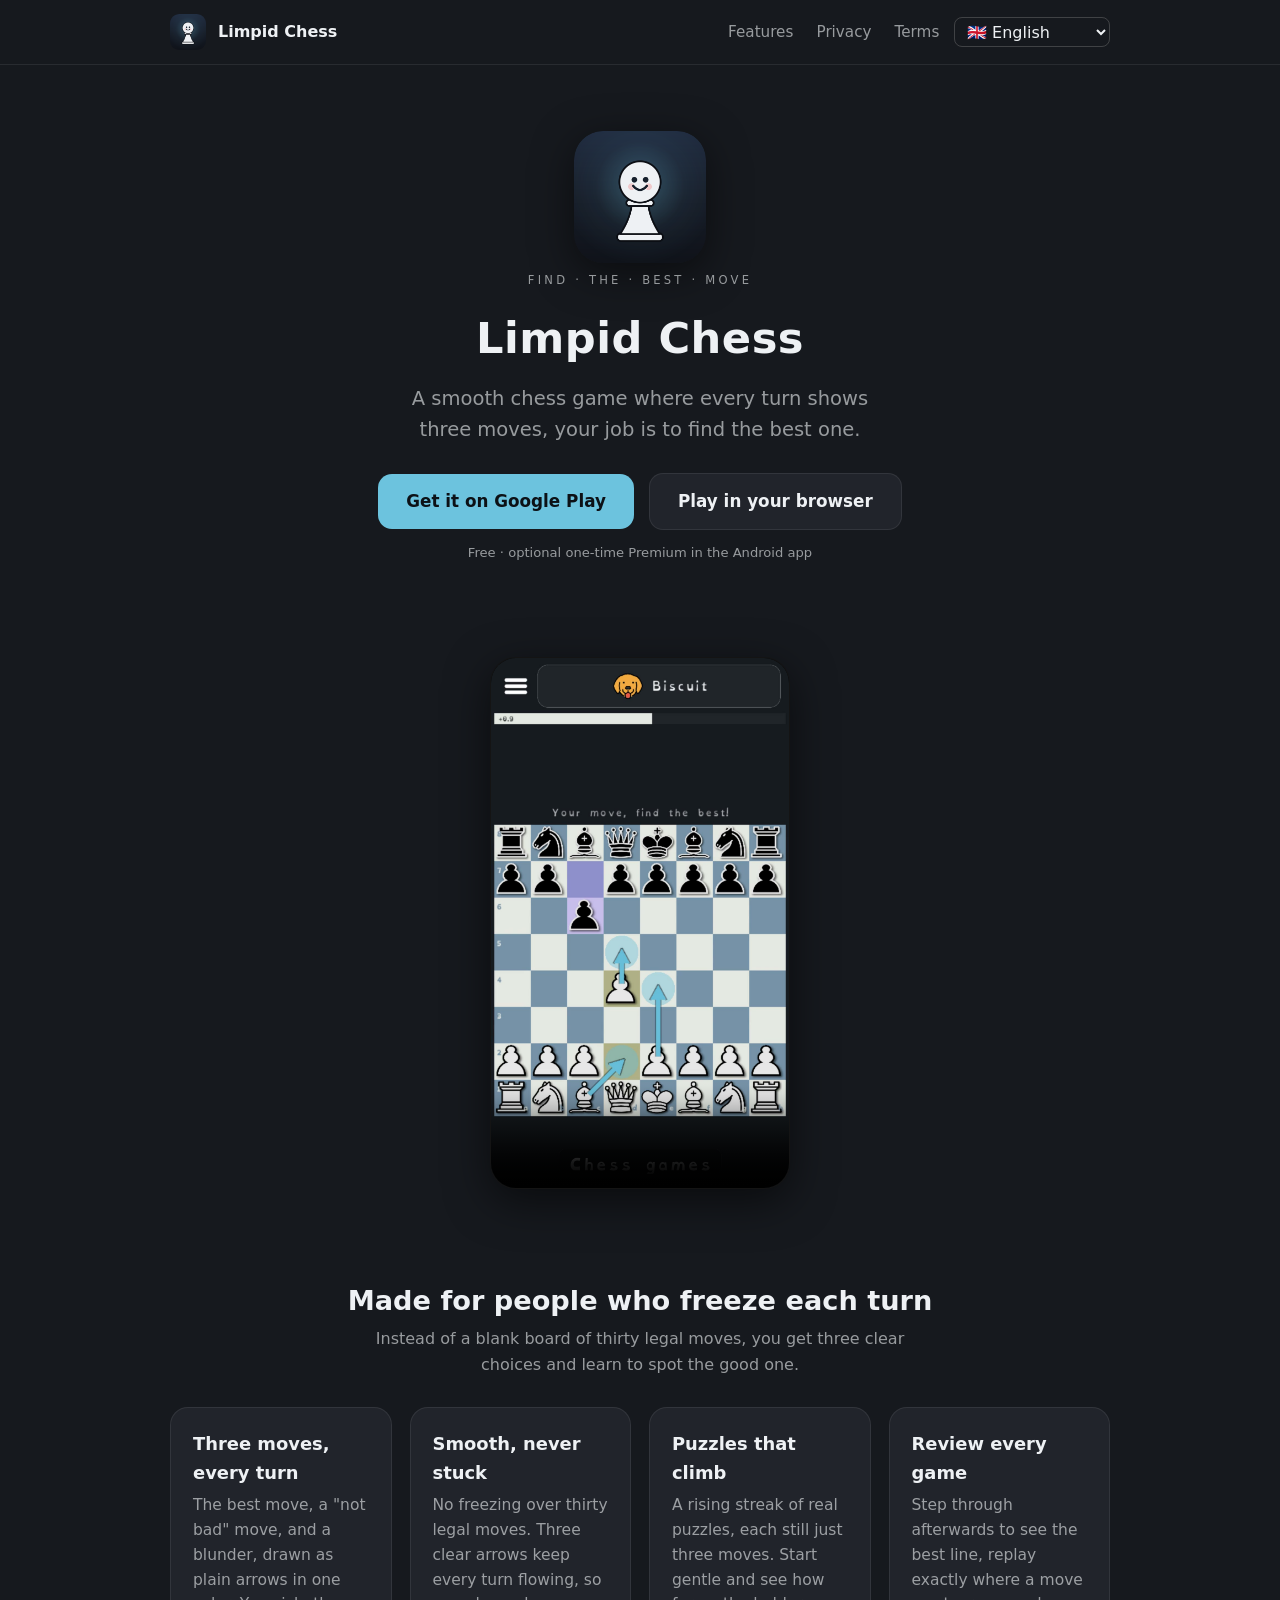
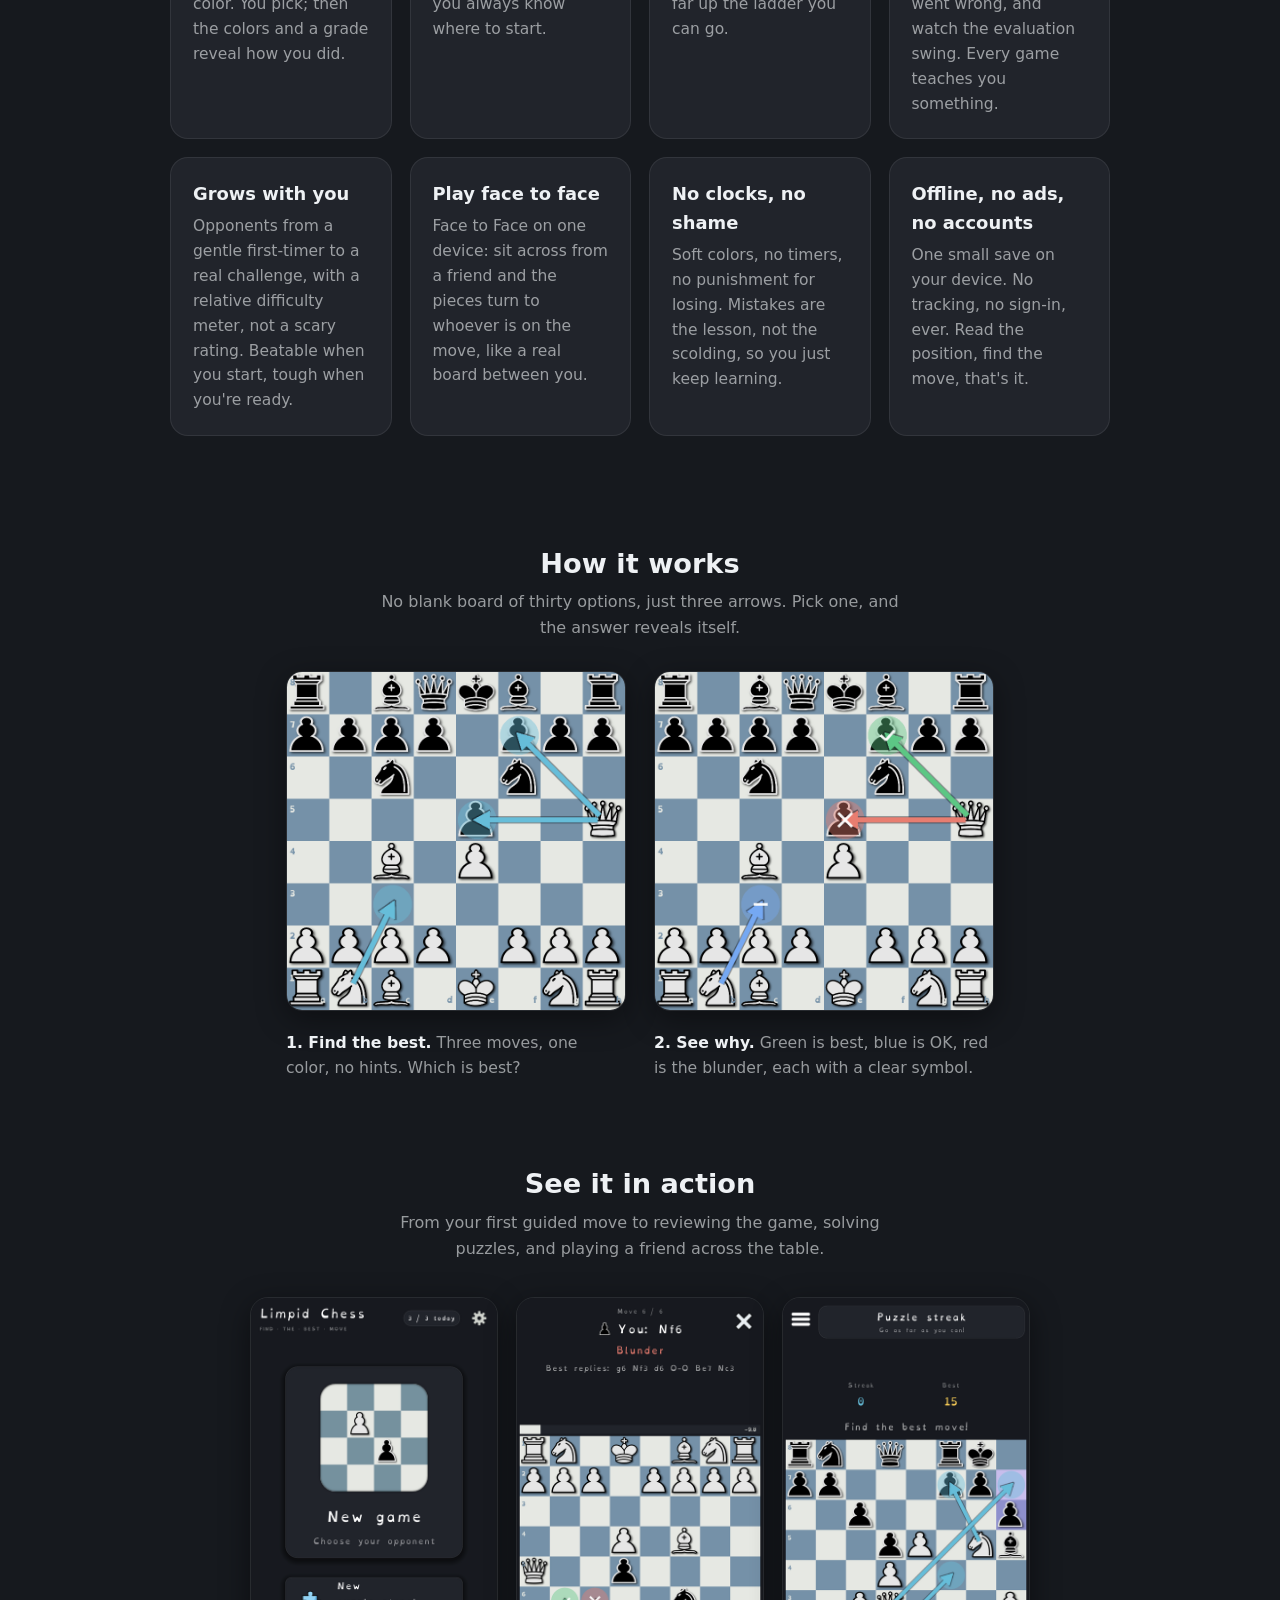
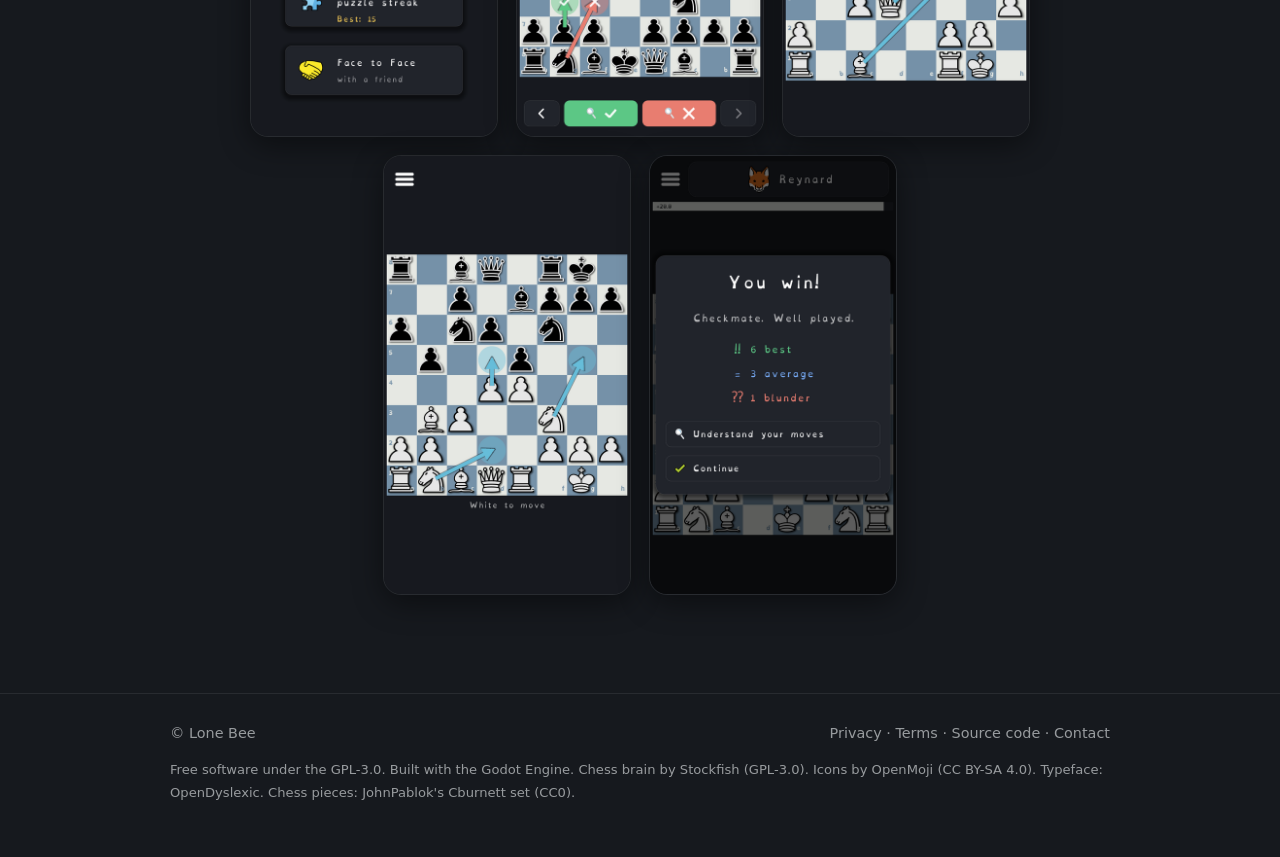
==== commit 960e57b5: "Refactor localization checks and improve Premium screen layout - Updated the test script for loaded " ====
--- a/docs/index.html
+++ b/docs/index.html
@@ -7,12 +7,12 @@
   <meta name="description" content="A smooth chess game where every turn shows three moves, find the best one. Offline, no ads, no accounts. Free, with an optional one-time Premium.">
   <link rel="icon" href="img/icon.png">
   <link rel="stylesheet" href="style.css">
-  <link rel="canonical" href="https://limpidchess.com/">
+  <link rel="canonical" href="https://limpidchess.lonebee.games/">
   <!-- Open Graph / link previews (og:image must be absolute for scrapers) -->
   <meta property="og:title" content="Limpid Chess">
   <meta property="og:description" content="A smooth chess game where every turn shows three moves, find the best one.">
-  <meta property="og:url" content="https://limpidchess.com/">
-  <meta property="og:image" content="https://limpidchess.com/img/icon.png">
+  <meta property="og:url" content="https://limpidchess.lonebee.games/">
+  <meta property="og:image" content="https://limpidchess.lonebee.games/img/icon.png">
   <meta property="og:type" content="website">
   <style>
     /* Language switcher: unobtrusive, inherits the nav's type/color. */
@@ -62,7 +62,7 @@
         <div class="features">
           <div class="feature">
             <h3 data-i18n="f1_h">Three moves, every turn</h3>
-            <p data-i18n="f1_p">The best move, a "not bad" move, and a blunder, drawn as plain numbered arrows. You pick; then the colors and a grade reveal how you did.</p>
+            <p data-i18n="f1_p">The best move, a "not bad" move, and a blunder, drawn as plain arrows in one color. You pick; then the colors and a grade reveal how you did.</p>
           </div>
           <div class="feature">
             <h3 data-i18n="f2_h">Smooth, never stuck</h3>
@@ -149,7 +149,7 @@
   <script>
     // Self-contained i18n: browser-language detection + a switcher. Default HTML is English, so with
     // JS off (or a crawler) the page reads English. Translations for the high-confidence marketing set.
-    const TRANSLATIONS = {"en": {"doc_title": "Limpid Chess - a smooth chess game, find the best move every turn", "nav_features": "Features", "nav_privacy": "Privacy", "nav_terms": "Terms", "eyebrow": "Find · the · best · move", "tag": "A smooth chess game where every turn shows three moves, your job is to find the best one.", "cta": "Get it on Google Play", "cta_web": "Play in your browser", "cta_note": "Free · optional one-time Premium in the Android app", "feat_title": "Made for people who freeze each turn", "feat_sub": "Instead of a blank board of thirty legal moves, you get three clear choices and learn to spot the good one.", "f1_h": "Three moves, every turn", "f1_p": "The best move, a \"not bad\" move, and a blunder, drawn as plain numbered arrows. You pick; then the colors and a grade reveal how you did.", "f2_h": "Smooth, never stuck", "f2_p": "No freezing over thirty legal moves. Three clear arrows keep every turn flowing, so you always know where to start.", "f3_h": "Puzzles that climb", "f3_p": "A rising streak of real puzzles, each still just three moves. Start gentle and see how far up the ladder you can go.", "f4_h": "Review every game", "f4_p": "Step through afterwards to see the best line, replay exactly where a move went wrong, and watch the evaluation swing. Every game teaches you something.", "f5_h": "Grows with you", "f5_p": "Opponents from a gentle first-timer to a real challenge, with a relative difficulty meter, not a scary rating. Beatable when you start, tough when you're ready.", "f6_h": "Play face to face", "f6_p": "Face to Face on one device: sit across from a friend and the pieces turn to whoever is on the move, like a real board between you.", "f7_h": "No clocks, no shame", "f7_p": "Soft colors, no timers, no punishment for losing. Mistakes are the lesson, not the scolding, so you just keep learning.", "f8_h": "Offline, no ads, no accounts", "f8_p": "One small save on your device. No tracking, no sign-in, ever. Read the position, find the move, that's it.", "how_title": "How it works", "how_sub": "No blank board of thirty options, just three arrows. Pick one, and the answer reveals itself.", "cap1": "<b>1. Find the best.</b> Three moves, one color, no hints. Which is best?", "cap2": "<b>2. See why.</b> Green is best, blue is OK, red is the blunder, each with a clear symbol.", "action_title": "See it in action", "action_sub": "From your first guided move to reviewing the game, solving puzzles, and playing a friend across the table.", "foot_privacy": "Privacy", "foot_terms": "Terms", "foot_source": "Source code", "foot_contact": "Contact", "credits": "Free software under the GPL-3.0. Built with the Godot Engine. Chess brain by Stockfish (GPL-3.0). Icons by OpenMoji (CC BY-SA 4.0). Typeface: OpenDyslexic. Chess pieces: JohnPablok's Cburnett set (CC0).", "alt_home": "Home screen: New game, puzzle streak and Face to Face", "alt_moves_review": "Move-by-move review comparing the best line with the move you played", "alt_puzzle": "Puzzle streak: find the best move and go as far as you can", "alt_facetoface": "Face to Face: two players sharing one device", "alt_review": "End-of-game review with best, average and blunder counts", "alt_mech_neutral": "Three move arrows shown in one neutral color", "alt_mech_revealed": "The same three moves revealed as best, OK and blunder"}, "es": {"doc_title": "Limpid Chess - un juego de ajedrez fluido, encuentra la mejor jugada cada turno", "nav_features": "Funciones", "nav_privacy": "Privacidad", "nav_terms": "Términos", "eyebrow": "Encuentra · la · mejor · jugada", "tag": "Un juego de ajedrez fluido donde cada turno muestra tres jugadas, tu misión es encontrar la mejor.", "cta": "Consíguelo en Google Play", "cta_web": "Juega en tu navegador", "cta_note": "Gratis · Premium opcional de pago único en la app de Android", "feat_title": "Hecho para quienes se bloquean cada turno", "feat_sub": "En vez de un tablero con treinta jugadas legales, tienes tres opciones claras y aprendes a ver la buena.", "f1_h": "Tres jugadas, cada turno", "f1_p": "La mejor jugada, una \"no está mal\" y un error, dibujadas como flechas numeradas neutras. Tú eliges, y luego los colores y una nota revelan qué tal lo hiciste.", "f2_h": "Fluido, nunca atascado", "f2_p": "Sin bloquearte ante treinta jugadas legales. Tres flechas claras mantienen cada turno fluido, así siempre sabes por dónde empezar.", "f3_h": "Puzzles que suben de nivel", "f3_p": "Una racha creciente de puzzles reales, cada uno con solo tres jugadas. Empieza suave y mira cuánto puedes subir.", "f4_h": "Repasa cada partida", "f4_p": "Recórrela después para ver la mejor línea, revive justo donde falló una jugada y observa cómo cambia la evaluación. Cada partida te enseña algo.", "f5_h": "Crece contigo", "f5_p": "Rivales desde un principiante amable hasta un reto de verdad, con un medidor de dificultad relativo, no una puntuación intimidante. Vencibles al empezar, duros cuando estés listo.", "f6_h": "Juega cara a cara", "f6_p": "Cara a cara en un solo dispositivo: siéntate frente a un amigo y las piezas giran hacia quien mueve, como un tablero de verdad entre los dos.", "f7_h": "Sin relojes, sin vergüenza", "f7_p": "Colores suaves, sin cronómetros, sin castigo por perder. Los errores son la lección, no el reproche, así solo sigues aprendiendo.", "f8_h": "Sin conexión, sin anuncios, sin cuentas", "f8_p": "Un pequeño guardado en tu dispositivo. Sin rastreo, sin registro, nunca. Lee la posición, encuentra la jugada, y ya está.", "how_title": "Cómo funciona", "how_sub": "Nada de tablero con treinta opciones, solo tres flechas. Elige una, y la respuesta se revela sola.", "cap1": "<b>1. Encuentra la mejor.</b> Tres jugadas, un color, sin pistas. ¿Cuál es la mejor?", "cap2": "<b>2. Descubre por qué.</b> Verde es la mejor, azul está bien, rojo es el error, cada una con un símbolo claro.", "action_title": "Míralo en acción", "action_sub": "Desde tu primera jugada guiada hasta repasar la partida, resolver puzzles y jugar con un amigo al otro lado de la mesa.", "foot_privacy": "Privacidad", "foot_terms": "Términos", "foot_source": "Código fuente", "foot_contact": "Contacto", "credits": "Software libre bajo la GPL-3.0. Creado con Godot Engine. Cerebro ajedrecístico de Stockfish (GPL-3.0). Iconos de OpenMoji (CC BY-SA 4.0). Tipografía: OpenDyslexic. Piezas de ajedrez: set Cburnett de JohnPablok (CC0).", "alt_home": "Pantalla de inicio: Nueva partida, racha de puzzles y Cara a cara", "alt_moves_review": "Repaso jugada a jugada comparando la mejor línea con la jugada que hiciste", "alt_puzzle": "Racha de puzzles: encuentra la mejor jugada y llega lo más lejos que puedas", "alt_facetoface": "Cara a cara: dos jugadores compartiendo un dispositivo", "alt_review": "Repaso de fin de partida con recuento de jugadas mejores, medias y errores", "alt_mech_neutral": "Tres flechas de jugada mostradas en un solo color neutro", "alt_mech_revealed": "Las mismas tres jugadas reveladas como mejor, buena y error"}, "fr": {"doc_title": "Limpid Chess : un jeu d'échecs fluide, trouvez le meilleur coup à chaque tour", "nav_features": "Fonctionnalités", "nav_privacy": "Confidentialité", "nav_terms": "Conditions", "eyebrow": "Trouvez · le · meilleur · coup", "tag": "Un jeu d'échecs fluide où chaque tour propose trois coups : à vous de trouver le meilleur.", "cta": "Disponible sur Google Play", "cta_web": "Jouez dans votre navigateur", "cta_note": "Gratuit · Premium optionnel en un achat unique dans l'app Android", "feat_title": "Conçu pour ceux qui se figent à chaque tour", "feat_sub": "Au lieu d'un plateau vide aux trente coups possibles, vous avez trois choix clairs et apprenez à repérer le bon.", "f1_h": "Trois coups, à chaque tour", "f1_p": "Le meilleur coup, un coup \"correct\" et une gaffe, tracés sous forme de flèches numérotées neutres. Vous choisissez, puis les couleurs et une note révèlent votre résultat.", "f2_h": "Fluide, jamais bloqué", "f2_p": "Fini de se figer devant trente coups possibles. Trois flèches claires gardent chaque tour fluide, vous savez toujours par où commencer.", "f3_h": "Des puzzles qui grimpent", "f3_p": "Une série de vrais puzzles de plus en plus difficiles, toujours trois coups chacun. Commencez en douceur et voyez jusqu'où vous grimpez.", "f4_h": "Analysez chaque partie", "f4_p": "Déroulez la partie ensuite pour voir la meilleure suite, revoyez précisément où un coup a dérapé et regardez l'évaluation basculer. Chaque partie vous apprend quelque chose.", "f5_h": "Progresse avec vous", "f5_p": "Des adversaires du tout débutant au vrai défi, avec un indicateur de difficulté relatif, pas un classement intimidant. Battables au début, coriaces quand vous êtes prêt.", "f6_h": "Jouez en face à face", "f6_p": "Face à face sur un seul appareil : installez-vous face à un ami et les pièces se tournent vers celui qui joue, comme un vrai plateau entre vous.", "f7_h": "Pas de pendule, pas de honte", "f7_p": "Des couleurs douces, aucun chronomètre, aucune punition en cas de défaite. L'erreur est la leçon, pas le reproche, alors vous continuez d'apprendre.", "f8_h": "Hors ligne, sans pub, sans compte", "f8_p": "Une petite sauvegarde sur votre appareil. Aucun suivi, aucune connexion, jamais. Lisez la position, trouvez le coup, c'est tout.", "how_title": "Comment ça marche", "how_sub": "Pas de plateau vide aux trente options, juste trois flèches. Choisissez-en une et la réponse se révèle.", "cap1": "<b>1. Trouvez le meilleur.</b> Trois coups, une seule couleur, aucun indice. Lequel est le meilleur ?", "cap2": "<b>2. Comprenez pourquoi.</b> Le vert est le meilleur, le bleu correct, le rouge la gaffe, chacun avec un symbole clair.", "action_title": "Voyez-le en action", "action_sub": "De votre premier coup guidé à l'analyse de la partie, aux puzzles et aux parties avec un ami en face de vous.", "foot_privacy": "Confidentialité", "foot_terms": "Conditions", "foot_source": "Code source", "foot_contact": "Contact", "credits": "Logiciel libre sous licence GPL-3.0. Réalisé avec Godot Engine. Moteur d'échecs par Stockfish (GPL-3.0). Icônes par OpenMoji (CC BY-SA 4.0). Police : OpenDyslexic. Pièces d'échecs : le set Cburnett de JohnPablok (CC0).", "alt_home": "Écran d'accueil : nouvelle partie, série de puzzles et Face à face", "alt_moves_review": "Analyse coup par coup comparant la meilleure suite au coup que vous avez joué", "alt_puzzle": "Série de puzzles : trouvez le meilleur coup et allez aussi loin que possible", "alt_facetoface": "Face à face : deux joueurs sur un même appareil", "alt_review": "Analyse de fin de partie avec le nombre de meilleurs coups, coups moyens et gaffes", "alt_mech_neutral": "Trois flèches de coup affichées dans une seule couleur neutre", "alt_mech_revealed": "Les trois mêmes coups révélés : meilleur, correct et gaffe"}, "it": {"doc_title": "Limpid Chess - un gioco di scacchi fluido, trova la mossa migliore a ogni turno", "nav_features": "Funzioni", "nav_privacy": "Privacy", "nav_terms": "Termini", "eyebrow": "Trova · la · mossa · migliore", "tag": "Un gioco di scacchi fluido dove ogni turno mostra tre mosse, il tuo compito è trovare la migliore.", "cta": "Scaricalo su Google Play", "cta_web": "Gioca nel browser", "cta_note": "Gratis · Premium opzionale una tantum nell'app Android", "feat_title": "Pensato per chi si blocca a ogni turno", "feat_sub": "Invece di una scacchiera con trenta mosse possibili, ricevi tre scelte chiare e impari a riconoscere quella giusta.", "f1_h": "Tre mosse, a ogni turno", "f1_p": "La mossa migliore, una \"non male\" e un errore grave, disegnati come semplici frecce numerate. Tu scegli, poi i colori e un voto ti svelano com'è andata.", "f2_h": "Fluido, mai bloccato", "f2_p": "Niente blocco davanti a trenta mosse possibili. Tre frecce chiare mantengono ogni turno fluido, così sai sempre da dove partire.", "f3_h": "Puzzle in crescendo", "f3_p": "Una serie crescente di puzzle veri, sempre con tre sole mosse. Inizia in scioltezza e scopri fin dove riesci a salire.", "f4_h": "Rivedi ogni partita", "f4_p": "Ripercorri la partita per vedere la linea migliore, rivivi esattamente dove una mossa è andata storta e osserva oscillare la valutazione. Ogni partita ti insegna qualcosa.", "f5_h": "Cresce con te", "f5_p": "Avversari da un principiante alle prime armi alla vera sfida, con un indicatore di difficoltà relativo, non un punteggio che spaventa. Battibili all'inizio, tosti quando sei pronto.", "f6_h": "Gioca a Faccia a Faccia", "f6_p": "Faccia a Faccia su un solo dispositivo: siediti di fronte a un amico e i pezzi si girano verso chi deve muovere, come una vera scacchiera tra voi.", "f7_h": "Niente orologi, niente vergogna", "f7_p": "Colori tenui, nessun timer, nessuna punizione se perdi. Gli errori sono la lezione, non il rimprovero, così continui solo a imparare.", "f8_h": "Offline, niente pubblicità, niente account", "f8_p": "Un piccolo salvataggio sul tuo dispositivo. Nessun tracciamento, nessun accesso, mai. Leggi la posizione, trova la mossa, tutto qui.", "how_title": "Come funziona", "how_sub": "Niente scacchiera con trenta opzioni, solo tre frecce. Scegline una e la risposta si svela da sola.", "cap1": "<b>1. Trova la migliore.</b> Tre mosse, un colore, nessun aiuto. Qual è la migliore?", "cap2": "<b>2. Scopri perché.</b> Verde è la migliore, blu è discreta, rosso è l'errore grave, ognuna con un simbolo chiaro.", "action_title": "Guardalo in azione", "action_sub": "Dalla tua prima mossa guidata alla revisione della partita, dai puzzle da risolvere alle sfide con un amico a tavolino.", "foot_privacy": "Privacy", "foot_terms": "Termini", "foot_source": "Codice sorgente", "foot_contact": "Contatti", "credits": "Software libero sotto licenza GPL-3.0. Realizzato con Godot Engine. Motore scacchistico di Stockfish (GPL-3.0). Icone di OpenMoji (CC BY-SA 4.0). Carattere: OpenDyslexic. Pezzi degli scacchi: set Cburnett di JohnPablok (CC0).", "alt_home": "Schermata iniziale: Nuova partita, serie di puzzle e Faccia a Faccia", "alt_moves_review": "Revisione mossa per mossa che confronta la linea migliore con la mossa che hai giocato", "alt_puzzle": "Serie di puzzle: trova la mossa migliore e arriva più lontano che puoi", "alt_facetoface": "Faccia a Faccia: due giocatori su un solo dispositivo", "alt_review": "Revisione di fine partita con conteggio di mosse migliori, medie ed errori gravi", "alt_mech_neutral": "Tre frecce di mossa mostrate in un unico colore neutro", "alt_mech_revealed": "Le stesse tre mosse svelate come migliore, discreta ed errore grave"}, "pt": {"doc_title": "Limpid Chess - um jogo de xadrez fluido, encontre o melhor lance a cada turno", "nav_features": "Recursos", "nav_privacy": "Privacidade", "nav_terms": "Termos", "eyebrow": "Encontre · o · melhor · lance", "tag": "Um jogo de xadrez fluido em que cada turno mostra três lances, e cabe a você encontrar o melhor.", "cta": "Baixe no Google Play", "cta_web": "Jogue no seu navegador", "cta_note": "Grátis · Premium opcional de compra única no app Android", "feat_title": "Feito para quem trava a cada jogada", "feat_sub": "Em vez de um tabuleiro em branco com trinta lances possíveis, você tem três opções claras e aprende a enxergar a boa.", "f1_h": "Três lances, a cada turno", "f1_p": "O melhor lance, um lance \"nada mal\" e uma gafe, desenhados como simples setas numeradas. Você escolhe; então as cores e uma nota revelam como você se saiu.", "f2_h": "Fluido, sem travar", "f2_p": "Nada de travar diante de trinta lances possíveis. Três setas claras mantêm cada turno fluindo, então você sempre sabe por onde começar.", "f3_h": "Puzzles que sobem de nível", "f3_p": "Uma sequência crescente de puzzles de verdade, cada um ainda com apenas três lances. Comece com calma e veja até onde você consegue subir.", "f4_h": "Revise cada partida", "f4_p": "Ao final, avance lance a lance para ver a melhor linha, reveja exatamente onde um lance saiu errado e acompanhe a avaliação oscilar. Toda partida ensina algo.", "f5_h": "Cresce com você", "f5_p": "Oponentes que vão de um iniciante tranquilo a um desafio de verdade, com um medidor de dificuldade relativo, não uma nota assustadora. Fáceis no começo, difíceis quando você estiver pronto.", "f6_h": "Jogue Frente a Frente", "f6_p": "Frente a Frente em um só aparelho: sente-se em frente a um amigo e as peças giram para quem está na vez, como um tabuleiro de verdade entre vocês.", "f7_h": "Sem relógios, sem vergonha", "f7_p": "Cores suaves, sem cronômetros, sem punição por perder. Os erros são a lição, não a bronca, então você só continua aprendendo.", "f8_h": "Offline, sem anúncios, sem contas", "f8_p": "Um pequeno arquivo salvo no seu aparelho. Sem rastreamento, sem login, nunca. Leia a posição, encontre o lance, é só isso.", "how_title": "Como funciona", "how_sub": "Nada de tabuleiro em branco com trinta opções, apenas três setas. Escolha uma e a resposta se revela.", "cap1": "<b>1. Encontre o melhor.</b> Três lances, uma cor, sem dicas. Qual é o melhor?", "cap2": "<b>2. Veja por quê.</b> Verde é o melhor, azul é OK, vermelho é a gafe, cada um com um símbolo claro.", "action_title": "Veja em ação", "action_sub": "Do seu primeiro lance guiado até revisar a partida, resolver puzzles e jogar com um amigo do outro lado da mesa.", "foot_privacy": "Privacidade", "foot_terms": "Termos", "foot_source": "Código-fonte", "foot_contact": "Contato", "credits": "Software livre sob a GPL-3.0. Feito com a Godot Engine. Cérebro do xadrez por Stockfish (GPL-3.0). Ícones por OpenMoji (CC BY-SA 4.0). Fonte: OpenDyslexic. Peças de xadrez: conjunto Cburnett de JohnPablok (CC0).", "alt_home": "Tela inicial: Nova partida, sequência de puzzles e Frente a Frente", "alt_moves_review": "Revisão lance a lance comparando a melhor linha com o lance que você jogou", "alt_puzzle": "Sequência de puzzles: encontre o melhor lance e vá o mais longe possível", "alt_facetoface": "Frente a Frente: dois jogadores compartilhando um aparelho", "alt_review": "Revisão de fim de partida com contagens de melhores, médios e gafes", "alt_mech_neutral": "Três setas de lance mostradas em uma cor neutra", "alt_mech_revealed": "Os mesmos três lances revelados como melhor, OK e gafe"}, "ru": {"doc_title": "Limpid Chess: плавные шахматы, находите лучший ход в каждой позиции", "nav_features": "Возможности", "nav_privacy": "Конфиденциальность", "nav_terms": "Условия", "eyebrow": "Найдите · лучший · ход", "tag": "Плавная игра в шахматы, где на каждом ходу вы видите три хода, а ваша задача, найти лучший.", "cta": "Скачать в Google Play", "cta_web": "Играйте в браузере", "cta_note": "Бесплатно · разовый Премиум по желанию в приложении для Android", "feat_title": "Для тех, кто замирает над каждым ходом", "feat_sub": "Вместо пустой доски с тридцатью возможными ходами вы получаете три понятных варианта и учитесь замечать лучший.", "f1_h": "Три хода каждый раз", "f1_p": "Лучший ход, «неплохой» ход и зевок, нарисованные простыми пронумерованными стрелками. Вы выбираете, а затем цвета и оценка показывают, как вы справились.", "f2_h": "Плавно, без заминок", "f2_p": "Никакого ступора перед тридцатью возможными ходами. Три понятные стрелки делают каждый ход плавным, и вы всегда знаете, с чего начать.", "f3_h": "Задачи по нарастающей", "f3_p": "Растущая серия настоящих задач, и в каждой всё те же три хода. Начните с простого и посмотрите, как высоко сможете подняться по лестнице.", "f4_h": "Разбор каждой партии", "f4_p": "Пройдите партию после игры, чтобы увидеть лучшую линию, точно переиграть момент ошибки и посмотреть, как менялась оценка. Каждая партия чему-то учит.", "f5_h": "Растёт вместе с вами", "f5_p": "Соперники от мягкого новичка до настоящего вызова, со шкалой относительной сложности, а не пугающим рейтингом. Победимы для начала и упорны, когда вы готовы.", "f6_h": "Играйте лицом к лицу", "f6_p": "Лицом к лицу на одном устройстве: сядьте напротив друга, и фигуры поворачиваются к тому, чей ход, как настоящая доска между вами.", "f7_h": "Без часов, без стыда", "f7_p": "Мягкие цвета, никаких таймеров, никакого наказания за проигрыш. Ошибки, это урок, а не выговор, так что вы просто продолжаете учиться.", "f8_h": "Офлайн, без рекламы, без аккаунтов", "f8_p": "Одно небольшое сохранение на вашем устройстве. Никакого отслеживания и входа, никогда. Прочитайте позицию, найдите ход, вот и всё.", "how_title": "Как это работает", "how_sub": "Никакой пустой доски с тридцатью вариантами, всего три стрелки. Выберите одну, и ответ откроется сам.", "cap1": "<b>1. Найдите лучший.</b> Три хода, один цвет, без подсказок. Какой лучший?", "cap2": "<b>2. Узнайте почему.</b> Зелёный: лучший, синий: неплохой, красный: зевок, у каждого понятный символ.", "action_title": "Посмотрите в действии", "action_sub": "От первого хода с подсказкой до разбора партии, решения задач и игры с другом за одним столом.", "foot_privacy": "Конфиденциальность", "foot_terms": "Условия", "foot_source": "Исходный код", "foot_contact": "Контакты", "credits": "Свободное программное обеспечение под лицензией GPL-3.0. Создано на Godot Engine. Шахматный движок, Stockfish (GPL-3.0). Иконки, OpenMoji (CC BY-SA 4.0). Шрифт: OpenDyslexic. Шахматные фигуры: набор Cburnett от JohnPablok (CC0).", "alt_home": "Главный экран: новая игра, серия задач и Лицом к лицу", "alt_moves_review": "Пошаговый разбор, сравнивающий лучшую линию с сыгранным вами ходом", "alt_puzzle": "Серия задач: найдите лучший ход и продвиньтесь как можно дальше", "alt_facetoface": "Лицом к лицу: два игрока на одном устройстве", "alt_review": "Разбор в конце партии с числом лучших, средних ходов и зевков", "alt_mech_neutral": "Три стрелки ходов, показанные одним нейтральным цветом", "alt_mech_revealed": "Те же три хода, раскрытые как лучший, неплохой и зевок"}, "de": {"doc_title": "Limpid Chess - ein geschmeidiges Schachspiel, finde in jeder Runde den besten Zug", "nav_features": "Funktionen", "nav_privacy": "Datenschutz", "nav_terms": "Bedingungen", "eyebrow": "Finde · den · besten · Zug", "tag": "Ein geschmeidiges Schachspiel, das dir in jeder Runde drei Züge zeigt, deine Aufgabe ist es, den besten zu finden.", "cta": "Jetzt bei Google Play", "cta_web": "Im Browser spielen", "cta_note": "Kostenlos · optionales einmaliges Premium in der Android-App", "feat_title": "Gemacht für alle, die bei jedem Zug erstarren", "feat_sub": "Statt eines leeren Bretts mit dreißig legalen Zügen bekommst du drei klare Möglichkeiten und lernst, die gute zu erkennen.", "f1_h": "Drei Züge, jede Runde", "f1_p": "Der beste Zug, ein \"nicht schlechter\" Zug und ein Patzer, gezeichnet als schlichte nummerierte Pfeile. Du wählst; dann zeigen die Farben und eine Bewertung, wie gut du warst.", "f2_h": "Geschmeidig, nie festgefahren", "f2_p": "Kein Erstarren vor dreißig legalen Zügen. Drei klare Pfeile halten jeden Zug im Fluss, damit du immer weißt, wo du anfangen sollst.", "f3_h": "Rätsel, die höher führen", "f3_p": "Eine wachsende Serie echter Rätsel, jedes noch immer nur drei Züge. Fang sanft an und schau, wie weit du die Leiter hinaufkommst.", "f4_h": "Jede Partie analysieren", "f4_p": "Geh danach Zug für Zug durch, sieh die beste Variante, spiel genau dort nach, wo ein Zug schiefging, und beobachte, wie die Bewertung ausschlägt. Jede Partie bringt dir etwas bei.", "f5_h": "Wächst mit dir", "f5_p": "Gegner vom sanften Anfänger bis zur echten Herausforderung, mit einer relativen Schwierigkeitsanzeige statt einer abschreckenden Wertung. Am Anfang schlagbar, hart, wenn du bereit bist.", "f6_h": "Zu zweit spielen", "f6_p": "Zu zweit an einem Gerät: Setz dich einem Freund gegenüber, und die Figuren drehen sich zu dem, der am Zug ist, wie ein echtes Brett zwischen euch.", "f7_h": "Keine Uhren, keine Scham", "f7_p": "Sanfte Farben, keine Zeitnahme, keine Strafe fürs Verlieren. Fehler sind die Lektion, nicht der Tadel, so lernst du einfach weiter.", "f8_h": "Offline, keine Werbung, keine Konten", "f8_p": "Ein kleiner Speicherstand auf deinem Gerät. Kein Tracking, kein Login, niemals. Lies die Stellung, finde den Zug, das war's.", "how_title": "So funktioniert's", "how_sub": "Kein leeres Brett mit dreißig Möglichkeiten, nur drei Pfeile. Wähl einen, und die Antwort zeigt sich von selbst.", "cap1": "<b>1. Finde den besten.</b> Drei Züge, eine Farbe, keine Hinweise. Welcher ist der beste?", "cap2": "<b>2. Sieh, warum.</b> Grün ist am besten, Blau ist okay, Rot ist der Patzer, jeweils mit einem klaren Symbol.", "action_title": "Sieh es in Aktion", "action_sub": "Vom ersten geführten Zug über die Analyse der Partie und das Lösen von Rätseln bis zum Spiel mit einem Freund am Tisch.", "foot_privacy": "Datenschutz", "foot_terms": "Bedingungen", "foot_source": "Quellcode", "foot_contact": "Kontakt", "credits": "Freie Software unter der GPL-3.0. Erstellt mit der Godot Engine. Schachhirn von Stockfish (GPL-3.0). Icons von OpenMoji (CC BY-SA 4.0). Schriftart: OpenDyslexic. Schachfiguren: JohnPabloks Cburnett-Set (CC0).", "alt_home": "Startbildschirm: Neue Partie, Rätsel-Serie und Zu zweit", "alt_moves_review": "Zug-für-Zug-Analyse, die die beste Variante mit deinem gespielten Zug vergleicht", "alt_puzzle": "Rätsel-Serie: finde den besten Zug und komm so weit du kannst", "alt_facetoface": "Zu zweit: zwei Spieler an einem Gerät", "alt_review": "Analyse am Partieende mit der Anzahl bester, durchschnittlicher und Patzer-Züge", "alt_mech_neutral": "Drei Zugpfeile in einer neutralen Farbe", "alt_mech_revealed": "Dieselben drei Züge, aufgedeckt als bester, okay und Patzer"}, "pl": {"doc_title": "Limpid Chess: płynna gra w szachy, znajdź najlepszy ruch w każdej turze", "nav_features": "Funkcje", "nav_privacy": "Prywatność", "nav_terms": "Warunki", "eyebrow": "Znajdź · najlepszy · ruch", "tag": "Płynna gra w szachy, w której każda tura pokazuje trzy ruchy, a Twoim zadaniem jest znaleźć ten najlepszy.", "cta": "Pobierz w Google Play", "cta_web": "Graj w przeglądarce", "cta_note": "Za darmo · opcjonalne jednorazowe Premium w aplikacji na Androida", "feat_title": "Stworzona dla tych, którzy zastygają przy każdym ruchu", "feat_sub": "Zamiast pustej planszy z trzydziestoma legalnymi ruchami dostajesz trzy jasne opcje i uczysz się dostrzegać ten dobry.", "f1_h": "Trzy ruchy w każdej turze", "f1_p": "Najlepszy ruch, ruch \"nie najgorszy\" i gafa, narysowane jako zwykłe ponumerowane strzałki. Wybierasz, a kolory i ocena pokazują, jak Ci poszło.", "f2_h": "Płynnie, nigdy w kropce", "f2_p": "Żadnego zastygania nad trzydziestoma ruchami. Trzy jasne strzałki sprawiają, że każda tura płynie, więc zawsze wiesz, od czego zacząć.", "f3_h": "Zagadki, które rosną", "f3_p": "Rosnąca seria prawdziwych zagadek, każda wciąż tylko trzy ruchy. Zacznij łagodnie i zobacz, jak wysoko po drabinie dojdziesz.", "f4_h": "Analizuj każdą partię", "f4_p": "Prześledź partię po wszystkim, zobacz najlepszy wariant, odtwórz dokładnie miejsce błędu i obserwuj wahania oceny. Każda partia czegoś Cię uczy.", "f5_h": "Rośnie razem z Tobą", "f5_p": "Przeciwnicy od łagodnego debiutanta po prawdziwe wyzwanie, ze wskaźnikiem względnej trudności zamiast straszącego rankingu. Do pokonania na start, trudni, gdy będziesz gotowy.", "f6_h": "Graj twarzą w twarz", "f6_p": "Twarzą w twarz na jednym urządzeniu: usiądź naprzeciw znajomego, a figury obracają się do tego, kto jest na ruchu, jak prawdziwa szachownica między wami.", "f7_h": "Bez zegara, bez wstydu", "f7_p": "Łagodne kolory, brak zegarów, żadnej kary za przegraną. Błędy są lekcją, nie naganą, więc po prostu uczysz się dalej.", "f8_h": "Offline, bez reklam, bez kont", "f8_p": "Jeden mały zapis na Twoim urządzeniu. Żadnego śledzenia, żadnego logowania, nigdy. Odczytaj pozycję, znajdź ruch, i tyle.", "how_title": "Jak to działa", "how_sub": "Żadnej pustej planszy z trzydziestoma opcjami, tylko trzy strzałki. Wybierz jedną, a odpowiedź sama się odsłoni.", "cap1": "<b>1. Znajdź najlepszy.</b> Trzy ruchy, jeden kolor, brak podpowiedzi. Który jest najlepszy?", "cap2": "<b>2. Zobacz dlaczego.</b> Zielony jest najlepszy, niebieski w porządku, czerwony to gafa, każdy z czytelnym symbolem.", "action_title": "Zobacz to w akcji", "action_sub": "Od pierwszego prowadzonego ruchu po analizę partii, rozwiązywanie zagadek i grę ze znajomym po drugiej stronie stołu.", "foot_privacy": "Prywatność", "foot_terms": "Warunki", "foot_source": "Kod źródłowy", "foot_contact": "Kontakt", "credits": "Wolne oprogramowanie na licencji GPL-3.0. Zbudowane w Godot Engine. Szachowy mózg: Stockfish (GPL-3.0). Ikony: OpenMoji (CC BY-SA 4.0). Krój pisma: OpenDyslexic. Figury szachowe: zestaw Cburnett autorstwa JohnPablok (CC0).", "alt_home": "Ekran główny: nowa gra, seria zagadek i Twarzą w twarz", "alt_moves_review": "Analiza ruch po ruchu porównująca najlepszy wariant z ruchem, który zagrałeś", "alt_puzzle": "Seria zagadek: znajdź najlepszy ruch i dojdź tak daleko, jak potrafisz", "alt_facetoface": "Twarzą w twarz: dwoje graczy na jednym urządzeniu", "alt_review": "Podsumowanie partii z liczbą ruchów najlepszych, przeciętnych i gaf", "alt_mech_neutral": "Trzy strzałki ruchów w jednym neutralnym kolorze", "alt_mech_revealed": "Te same trzy ruchy odsłonięte jako najlepszy, w porządku i gafa"}, "uk": {"doc_title": "Limpid Chess: плавні шахи, знаходь найкращий хід щоразу", "nav_features": "Можливості", "nav_privacy": "Конфіденційність", "nav_terms": "Умови", "eyebrow": "Знайди · свій · найкращий · хід", "tag": "Плавна гра в шахи, де кожного ходу видно три варіанти, а твоє завдання, знайти найкращий.", "cta": "Завантажити в Google Play", "cta_web": "Грайте у браузері", "cta_note": "Безкоштовно · разовий Преміум за бажанням у застосунку для Android", "feat_title": "Створено для тих, хто завмирає перед кожним ходом", "feat_sub": "Замість порожньої дошки з тридцятьма ходами ти отримуєш три чіткі варіанти й вчишся впізнавати найкращий.", "f1_h": "Три ходи, щоразу", "f1_p": "Найкращий хід, «непоганий» хід і груба помилка, намальовані простими пронумерованими стрілками. Ти обираєш, а потім кольори й оцінка показують твій результат.", "f2_h": "Плавно, без застрягань", "f2_p": "Жодних завмирань над тридцятьма ходами. Три чіткі стрілки роблять кожен хід плавним, тож ти завжди знаєш, з чого почати.", "f3_h": "Задачі, що ростуть", "f3_p": "Серія справжніх задач, що зростає, і в кожній усе ті самі три ходи. Почни спокійно й дізнайся, як високо драбиною ти піднімешся.", "f4_h": "Розбирай кожну гру", "f4_p": "Пройдися грою після завершення, щоб побачити найкращу лінію, повторити саме той хибний хід і простежити, як хитається оцінка. Кожна гра чогось навчає.", "f5_h": "Росте разом з тобою", "f5_p": "Суперники від лагідного новачка до справжнього виклику, з відносною шкалою складності, а не страшним рейтингом. Здоланні на старті, серйозні, коли ти готовий.", "f6_h": "Грайте віч-на-віч", "f6_p": "Віч-на-віч на одному пристрої: сядьте навпроти друга, і фігури повертаються до того, чий хід, наче справжня дошка між вами.", "f7_h": "Без годинників, без сорому", "f7_p": "Мʼякі кольори, жодних таймерів, жодного покарання за поразку. Помилки, це урок, а не докір, тож ти просто вчишся далі.", "f8_h": "Офлайн, без реклами, без акаунтів", "f8_p": "Один маленький файл збереження на твоєму пристрої. Жодного стеження, жодного входу, ніколи. Прочитай позицію, знайди хід, ось і все.", "how_title": "Як це працює", "how_sub": "Жодної порожньої дошки з тридцятьма варіантами, лише три стрілки. Обери одну, і відповідь розкриється сама.", "cap1": "<b>1. Знайди найкращий.</b> Три ходи, один колір, жодних підказок. Який найкращий?", "cap2": "<b>2. Побач чому.</b> Зелений найкращий, синій непоганий, червоний груба помилка, і в кожного чіткий символ.", "action_title": "Подивись у дії", "action_sub": "Від першого підказаного ходу до розбору гри, розвʼязання задач і партії з другом навпроти.", "foot_privacy": "Конфіденційність", "foot_terms": "Умови", "foot_source": "Вихідний код", "foot_contact": "Контакт", "credits": "Вільне програмне забезпечення за ліцензією GPL-3.0. Створено на Godot Engine. Шаховий інтелект, Stockfish (GPL-3.0). Іконки, OpenMoji (CC BY-SA 4.0). Шрифт: OpenDyslexic. Шахові фігури: набір Cburnett від JohnPablok (CC0).", "alt_home": "Головний екран: нова гра, серія задач і Віч-на-віч", "alt_moves_review": "Розбір хід за ходом, що порівнює найкращу лінію з ходом, який ти зіграв", "alt_puzzle": "Серія задач: знайди найкращий хід і пройди якомога далі", "alt_facetoface": "Віч-на-віч: двоє гравців на одному пристрої", "alt_review": "Розбір наприкінці гри з підрахунком найкращих, середніх ходів і грубих помилок", "alt_mech_neutral": "Три стрілки ходів в одному нейтральному кольорі", "alt_mech_revealed": "Ті самі три ходи, розкриті як найкращий, непоганий і груба помилка"}, "el": {"doc_title": "Limpid Chess - ένα ομαλό παιχνίδι σκακιού, βρες την καλύτερη κίνηση κάθε γύρο", "nav_features": "Δυνατότητες", "nav_privacy": "Απόρρητο", "nav_terms": "Όροι", "eyebrow": "Βρες · την · καλύτερη · κίνηση", "tag": "Ένα ομαλό παιχνίδι σκακιού όπου κάθε γύρος δείχνει τρεις κινήσεις, δουλειά σου είναι να βρεις την καλύτερη.", "cta": "Κατέβασέ το στο Google Play", "cta_web": "Παίξτε στο πρόγραμμα περιήγησης", "cta_note": "Δωρεάν · προαιρετικό εφάπαξ Premium στην εφαρμογή Android", "feat_title": "Φτιαγμένο για όσους παγώνουν σε κάθε γύρο", "feat_sub": "Αντί για μια άδεια σκακιέρα με τριάντα νόμιμες κινήσεις, παίρνεις τρεις ξεκάθαρες επιλογές και μαθαίνεις να ξεχωρίζεις την καλή.", "f1_h": "Τρεις κινήσεις, κάθε γύρο", "f1_p": "Η καλύτερη κίνηση, μια \"όχι κακή\" κίνηση και μια γκάφα, σχεδιασμένες ως απλά αριθμημένα βέλη. Διαλέγεις, κι έπειτα τα χρώματα κι ένας βαθμός αποκαλύπτουν πώς τα πήγες.", "f2_h": "Ομαλό, ποτέ κολλημένο", "f2_p": "Κανένα πάγωμα μπροστά σε τριάντα νόμιμες κινήσεις. Τρία ξεκάθαρα βέλη κρατούν κάθε γύρο ρευστό, ώστε να ξέρεις πάντα από πού να ξεκινήσεις.", "f3_h": "Γρίφοι που ανεβαίνουν", "f3_p": "Ένα ανοδικό σερί από πραγματικούς γρίφους, πάντα με μόνο τρεις κινήσεις. Ξεκίνα απαλά και δες πόσο ψηλά στη σκάλα μπορείς να φτάσεις.", "f4_h": "Ανασκόπηση κάθε παρτίδας", "f4_p": "Ξαναδές την παρτίδα κίνηση κίνηση για να βρεις την καλύτερη γραμμή, ξαναπαίξε ακριβώς εκεί που στράβωσε μια κίνηση και δες την αξιολόγηση να μεταβάλλεται. Κάθε παρτίδα σού μαθαίνει κάτι.", "f5_h": "Μεγαλώνει μαζί σου", "f5_p": "Αντίπαλοι από έναν απαλό πρωτάρη μέχρι μια αληθινή πρόκληση, με σχετικό μετρητή δυσκολίας, όχι μια τρομακτική βαθμολογία. Νικήσιμοι στην αρχή, δύσκολοι όταν είσαι έτοιμος.", "f6_h": "Παίξε Πρόσωπο με Πρόσωπο", "f6_p": "Πρόσωπο με Πρόσωπο σε μία συσκευή: κάτσε απέναντι από έναν φίλο και τα κομμάτια γυρίζουν προς όποιον έχει σειρά, σαν αληθινή σκακιέρα ανάμεσά σας.", "f7_h": "Χωρίς ρολόγια, χωρίς ντροπή", "f7_p": "Απαλά χρώματα, χωρίς χρονόμετρα, καμία τιμωρία για την ήττα. Τα λάθη είναι το μάθημα, όχι η επίπληξη, κι έτσι απλώς συνεχίζεις να μαθαίνεις.", "f8_h": "Εκτός σύνδεσης, χωρίς διαφημίσεις, χωρίς λογαριασμούς", "f8_p": "Ένα μικρό αρχείο αποθήκευσης στη συσκευή σου. Καμία παρακολούθηση, καμία σύνδεση, ποτέ. Διάβασε τη θέση, βρες την κίνηση, τέλος.", "how_title": "Πώς λειτουργεί", "how_sub": "Καμία άδεια σκακιέρα με τριάντα επιλογές, μόνο τρία βέλη. Διάλεξε ένα και η απάντηση αποκαλύπτεται.", "cap1": "<b>1. Βρες την καλύτερη.</b> Τρεις κινήσεις, ένα χρώμα, καμία υπόδειξη. Ποια είναι η καλύτερη;", "cap2": "<b>2. Δες γιατί.</b> Το πράσινο είναι το καλύτερο, το μπλε είναι εντάξει, το κόκκινο είναι η γκάφα, κάθε ένα με ένα ξεκάθαρο σύμβολο.", "action_title": "Δες το σε δράση", "action_sub": "Από την πρώτη καθοδηγούμενη κίνησή σου μέχρι την ανασκόπηση της παρτίδας, τη λύση γρίφων και το παιχνίδι με έναν φίλο απέναντί σου.", "foot_privacy": "Απόρρητο", "foot_terms": "Όροι", "foot_source": "Πηγαίος κώδικας", "foot_contact": "Επικοινωνία", "credits": "Ελεύθερο λογισμικό υπό την GPL-3.0. Φτιαγμένο με το Godot Engine. Σκακιστικός εγκέφαλος από το Stockfish (GPL-3.0). Εικονίδια από το OpenMoji (CC BY-SA 4.0). Γραμματοσειρά: OpenDyslexic. Πιόνια σκακιού: το σετ Cburnett του JohnPablok (CC0).", "alt_home": "Αρχική οθόνη: Νέα παρτίδα, σερί γρίφων και Πρόσωπο με Πρόσωπο", "alt_moves_review": "Ανασκόπηση κίνηση κίνηση που συγκρίνει την καλύτερη γραμμή με την κίνηση που έπαιξες", "alt_puzzle": "Σερί γρίφων: βρες την καλύτερη κίνηση και φτάσε όσο πιο μακριά μπορείς", "alt_facetoface": "Πρόσωπο με Πρόσωπο: δύο παίκτες μοιράζονται μία συσκευή", "alt_review": "Ανασκόπηση τέλους παρτίδας με μετρήσεις καλύτερων, μέτριων και γκαφών", "alt_mech_neutral": "Τρία βέλη κινήσεων σε ένα ουδέτερο χρώμα", "alt_mech_revealed": "Οι ίδιες τρεις κινήσεις αποκαλυμμένες ως καλύτερη, εντάξει και γκάφα"}};
+    const TRANSLATIONS = {"en": {"doc_title": "Limpid Chess - a smooth chess game, find the best move every turn", "nav_features": "Features", "nav_privacy": "Privacy", "nav_terms": "Terms", "eyebrow": "Find · the · best · move", "tag": "A smooth chess game where every turn shows three moves, your job is to find the best one.", "cta": "Get it on Google Play", "cta_web": "Play in your browser", "cta_note": "Free · optional one-time Premium in the Android app", "feat_title": "Made for people who freeze each turn", "feat_sub": "Instead of a blank board of thirty legal moves, you get three clear choices and learn to spot the good one.", "f1_h": "Three moves, every turn", "f1_p": "The best move, a \"not bad\" move, and a blunder, drawn as plain arrows in one color. You pick; then the colors and a grade reveal how you did.", "f2_h": "Smooth, never stuck", "f2_p": "No freezing over thirty legal moves. Three clear arrows keep every turn flowing, so you always know where to start.", "f3_h": "Puzzles that climb", "f3_p": "A rising streak of real puzzles, each still just three moves. Start gentle and see how far up the ladder you can go.", "f4_h": "Review every game", "f4_p": "Step through afterwards to see the best line, replay exactly where a move went wrong, and watch the evaluation swing. Every game teaches you something.", "f5_h": "Grows with you", "f5_p": "Opponents from a gentle first-timer to a real challenge, with a relative difficulty meter, not a scary rating. Beatable when you start, tough when you're ready.", "f6_h": "Play face to face", "f6_p": "Face to Face on one device: sit across from a friend and the pieces turn to whoever is on the move, like a real board between you.", "f7_h": "No clocks, no shame", "f7_p": "Soft colors, no timers, no punishment for losing. Mistakes are the lesson, not the scolding, so you just keep learning.", "f8_h": "Offline, no ads, no accounts", "f8_p": "One small save on your device. No tracking, no sign-in, ever. Read the position, find the move, that's it.", "how_title": "How it works", "how_sub": "No blank board of thirty options, just three arrows. Pick one, and the answer reveals itself.", "cap1": "<b>1. Find the best.</b> Three moves, one color, no hints. Which is best?", "cap2": "<b>2. See why.</b> Green is best, blue is OK, red is the blunder, each with a clear symbol.", "action_title": "See it in action", "action_sub": "From your first guided move to reviewing the game, solving puzzles, and playing a friend across the table.", "foot_privacy": "Privacy", "foot_terms": "Terms", "foot_source": "Source code", "foot_contact": "Contact", "credits": "Free software under the GPL-3.0. Built with the Godot Engine. Chess brain by Stockfish (GPL-3.0). Icons by OpenMoji (CC BY-SA 4.0). Typeface: OpenDyslexic. Chess pieces: JohnPablok's Cburnett set (CC0).", "alt_home": "Home screen: New game, puzzle streak and Face to Face", "alt_moves_review": "Move-by-move review comparing the best line with the move you played", "alt_puzzle": "Puzzle streak: find the best move and go as far as you can", "alt_facetoface": "Face to Face: two players sharing one device", "alt_review": "End-of-game review with best, average and blunder counts", "alt_mech_neutral": "Three move arrows shown in one neutral color", "alt_mech_revealed": "The same three moves revealed as best, OK and blunder"}, "es": {"doc_title": "Limpid Chess - un juego de ajedrez fluido, encuentra la mejor jugada cada turno", "nav_features": "Funciones", "nav_privacy": "Privacidad", "nav_terms": "Términos", "eyebrow": "Encuentra · la · mejor · jugada", "tag": "Un juego de ajedrez fluido donde cada turno muestra tres jugadas, tu misión es encontrar la mejor.", "cta": "Consíguelo en Google Play", "cta_web": "Juega en tu navegador", "cta_note": "Gratis · Premium opcional de pago único en la app de Android", "feat_title": "Hecho para quienes se bloquean cada turno", "feat_sub": "En vez de un tablero con treinta jugadas legales, tienes tres opciones claras y aprendes a ver la buena.", "f1_h": "Tres jugadas, cada turno", "f1_p": "La mejor jugada, una \"no está mal\" y un error, dibujadas como flechas neutras del mismo color. Tú eliges, y luego los colores y una nota revelan qué tal lo hiciste.", "f2_h": "Fluido, nunca atascado", "f2_p": "Sin bloquearte ante treinta jugadas legales. Tres flechas claras mantienen cada turno fluido, así siempre sabes por dónde empezar.", "f3_h": "Puzzles que suben de nivel", "f3_p": "Una racha creciente de puzzles reales, cada uno con solo tres jugadas. Empieza suave y mira cuánto puedes subir.", "f4_h": "Repasa cada partida", "f4_p": "Recórrela después para ver la mejor línea, revive justo donde falló una jugada y observa cómo cambia la evaluación. Cada partida te enseña algo.", "f5_h": "Crece contigo", "f5_p": "Rivales desde un principiante amable hasta un reto de verdad, con un medidor de dificultad relativo, no una puntuación intimidante. Vencibles al empezar, duros cuando estés listo.", "f6_h": "Juega cara a cara", "f6_p": "Cara a cara en un solo dispositivo: siéntate frente a un amigo y las piezas giran hacia quien mueve, como un tablero de verdad entre los dos.", "f7_h": "Sin relojes, sin vergüenza", "f7_p": "Colores suaves, sin cronómetros, sin castigo por perder. Los errores son la lección, no el reproche, así solo sigues aprendiendo.", "f8_h": "Sin conexión, sin anuncios, sin cuentas", "f8_p": "Un pequeño guardado en tu dispositivo. Sin rastreo, sin registro, nunca. Lee la posición, encuentra la jugada, y ya está.", "how_title": "Cómo funciona", "how_sub": "Nada de tablero con treinta opciones, solo tres flechas. Elige una, y la respuesta se revela sola.", "cap1": "<b>1. Encuentra la mejor.</b> Tres jugadas, un color, sin pistas. ¿Cuál es la mejor?", "cap2": "<b>2. Descubre por qué.</b> Verde es la mejor, azul está bien, rojo es el error, cada una con un símbolo claro.", "action_title": "Míralo en acción", "action_sub": "Desde tu primera jugada guiada hasta repasar la partida, resolver puzzles y jugar con un amigo al otro lado de la mesa.", "foot_privacy": "Privacidad", "foot_terms": "Términos", "foot_source": "Código fuente", "foot_contact": "Contacto", "credits": "Software libre bajo la GPL-3.0. Creado con Godot Engine. Cerebro ajedrecístico de Stockfish (GPL-3.0). Iconos de OpenMoji (CC BY-SA 4.0). Tipografía: OpenDyslexic. Piezas de ajedrez: set Cburnett de JohnPablok (CC0).", "alt_home": "Pantalla de inicio: Nueva partida, racha de puzzles y Cara a cara", "alt_moves_review": "Repaso jugada a jugada comparando la mejor línea con la jugada que hiciste", "alt_puzzle": "Racha de puzzles: encuentra la mejor jugada y llega lo más lejos que puedas", "alt_facetoface": "Cara a cara: dos jugadores compartiendo un dispositivo", "alt_review": "Repaso de fin de partida con recuento de jugadas mejores, medias y errores", "alt_mech_neutral": "Tres flechas de jugada mostradas en un solo color neutro", "alt_mech_revealed": "Las mismas tres jugadas reveladas como mejor, buena y error"}, "fr": {"doc_title": "Limpid Chess : un jeu d'échecs fluide, trouvez le meilleur coup à chaque tour", "nav_features": "Fonctionnalités", "nav_privacy": "Confidentialité", "nav_terms": "Conditions", "eyebrow": "Trouvez · le · meilleur · coup", "tag": "Un jeu d'échecs fluide où chaque tour propose trois coups : à vous de trouver le meilleur.", "cta": "Disponible sur Google Play", "cta_web": "Jouez dans votre navigateur", "cta_note": "Gratuit · Premium optionnel en un achat unique dans l'app Android", "feat_title": "Conçu pour ceux qui se figent à chaque tour", "feat_sub": "Au lieu d'un plateau vide aux trente coups possibles, vous avez trois choix clairs et apprenez à repérer le bon.", "f1_h": "Trois coups, à chaque tour", "f1_p": "Le meilleur coup, un coup \"correct\" et une gaffe, tracés sous forme de flèches neutres, toutes de la même couleur. Vous choisissez, puis les couleurs et une note révèlent votre résultat.", "f2_h": "Fluide, jamais bloqué", "f2_p": "Fini de se figer devant trente coups possibles. Trois flèches claires gardent chaque tour fluide, vous savez toujours par où commencer.", "f3_h": "Des puzzles qui grimpent", "f3_p": "Une série de vrais puzzles de plus en plus difficiles, toujours trois coups chacun. Commencez en douceur et voyez jusqu'où vous grimpez.", "f4_h": "Analysez chaque partie", "f4_p": "Déroulez la partie ensuite pour voir la meilleure suite, revoyez précisément où un coup a dérapé et regardez l'évaluation basculer. Chaque partie vous apprend quelque chose.", "f5_h": "Progresse avec vous", "f5_p": "Des adversaires du tout débutant au vrai défi, avec un indicateur de difficulté relatif, pas un classement intimidant. Battables au début, coriaces quand vous êtes prêt.", "f6_h": "Jouez en face à face", "f6_p": "Face à face sur un seul appareil : installez-vous face à un ami et les pièces se tournent vers celui qui joue, comme un vrai plateau entre vous.", "f7_h": "Pas de pendule, pas de honte", "f7_p": "Des couleurs douces, aucun chronomètre, aucune punition en cas de défaite. L'erreur est la leçon, pas le reproche, alors vous continuez d'apprendre.", "f8_h": "Hors ligne, sans pub, sans compte", "f8_p": "Une petite sauvegarde sur votre appareil. Aucun suivi, aucune connexion, jamais. Lisez la position, trouvez le coup, c'est tout.", "how_title": "Comment ça marche", "how_sub": "Pas de plateau vide aux trente options, juste trois flèches. Choisissez-en une et la réponse se révèle.", "cap1": "<b>1. Trouvez le meilleur.</b> Trois coups, une seule couleur, aucun indice. Lequel est le meilleur ?", "cap2": "<b>2. Comprenez pourquoi.</b> Le vert est le meilleur, le bleu correct, le rouge la gaffe, chacun avec un symbole clair.", "action_title": "Voyez-le en action", "action_sub": "De votre premier coup guidé à l'analyse de la partie, aux puzzles et aux parties avec un ami en face de vous.", "foot_privacy": "Confidentialité", "foot_terms": "Conditions", "foot_source": "Code source", "foot_contact": "Contact", "credits": "Logiciel libre sous licence GPL-3.0. Réalisé avec Godot Engine. Moteur d'échecs par Stockfish (GPL-3.0). Icônes par OpenMoji (CC BY-SA 4.0). Police : OpenDyslexic. Pièces d'échecs : le set Cburnett de JohnPablok (CC0).", "alt_home": "Écran d'accueil : nouvelle partie, série de puzzles et Face à face", "alt_moves_review": "Analyse coup par coup comparant la meilleure suite au coup que vous avez joué", "alt_puzzle": "Série de puzzles : trouvez le meilleur coup et allez aussi loin que possible", "alt_facetoface": "Face à face : deux joueurs sur un même appareil", "alt_review": "Analyse de fin de partie avec le nombre de meilleurs coups, coups moyens et gaffes", "alt_mech_neutral": "Trois flèches de coup affichées dans une seule couleur neutre", "alt_mech_revealed": "Les trois mêmes coups révélés : meilleur, correct et gaffe"}, "it": {"doc_title": "Limpid Chess - un gioco di scacchi fluido, trova la mossa migliore a ogni turno", "nav_features": "Funzioni", "nav_privacy": "Privacy", "nav_terms": "Termini", "eyebrow": "Trova · la · mossa · migliore", "tag": "Un gioco di scacchi fluido dove ogni turno mostra tre mosse, il tuo compito è trovare la migliore.", "cta": "Scaricalo su Google Play", "cta_web": "Gioca nel browser", "cta_note": "Gratis · Premium opzionale una tantum nell'app Android", "feat_title": "Pensato per chi si blocca a ogni turno", "feat_sub": "Invece di una scacchiera con trenta mosse possibili, ricevi tre scelte chiare e impari a riconoscere quella giusta.", "f1_h": "Tre mosse, a ogni turno", "f1_p": "La mossa migliore, una \"non male\" e un errore grave, disegnati come semplici frecce, tutte dello stesso colore. Tu scegli, poi i colori e un voto ti svelano com'è andata.", "f2_h": "Fluido, mai bloccato", "f2_p": "Niente blocco davanti a trenta mosse possibili. Tre frecce chiare mantengono ogni turno fluido, così sai sempre da dove partire.", "f3_h": "Puzzle in crescendo", "f3_p": "Una serie crescente di puzzle veri, sempre con tre sole mosse. Inizia in scioltezza e scopri fin dove riesci a salire.", "f4_h": "Rivedi ogni partita", "f4_p": "Ripercorri la partita per vedere la linea migliore, rivivi esattamente dove una mossa è andata storta e osserva oscillare la valutazione. Ogni partita ti insegna qualcosa.", "f5_h": "Cresce con te", "f5_p": "Avversari da un principiante alle prime armi alla vera sfida, con un indicatore di difficoltà relativo, non un punteggio che spaventa. Battibili all'inizio, tosti quando sei pronto.", "f6_h": "Gioca a Faccia a Faccia", "f6_p": "Faccia a Faccia su un solo dispositivo: siediti di fronte a un amico e i pezzi si girano verso chi deve muovere, come una vera scacchiera tra voi.", "f7_h": "Niente orologi, niente vergogna", "f7_p": "Colori tenui, nessun timer, nessuna punizione se perdi. Gli errori sono la lezione, non il rimprovero, così continui solo a imparare.", "f8_h": "Offline, niente pubblicità, niente account", "f8_p": "Un piccolo salvataggio sul tuo dispositivo. Nessun tracciamento, nessun accesso, mai. Leggi la posizione, trova la mossa, tutto qui.", "how_title": "Come funziona", "how_sub": "Niente scacchiera con trenta opzioni, solo tre frecce. Scegline una e la risposta si svela da sola.", "cap1": "<b>1. Trova la migliore.</b> Tre mosse, un colore, nessun aiuto. Qual è la migliore?", "cap2": "<b>2. Scopri perché.</b> Verde è la migliore, blu è discreta, rosso è l'errore grave, ognuna con un simbolo chiaro.", "action_title": "Guardalo in azione", "action_sub": "Dalla tua prima mossa guidata alla revisione della partita, dai puzzle da risolvere alle sfide con un amico a tavolino.", "foot_privacy": "Privacy", "foot_terms": "Termini", "foot_source": "Codice sorgente", "foot_contact": "Contatti", "credits": "Software libero sotto licenza GPL-3.0. Realizzato con Godot Engine. Motore scacchistico di Stockfish (GPL-3.0). Icone di OpenMoji (CC BY-SA 4.0). Carattere: OpenDyslexic. Pezzi degli scacchi: set Cburnett di JohnPablok (CC0).", "alt_home": "Schermata iniziale: Nuova partita, serie di puzzle e Faccia a Faccia", "alt_moves_review": "Revisione mossa per mossa che confronta la linea migliore con la mossa che hai giocato", "alt_puzzle": "Serie di puzzle: trova la mossa migliore e arriva più lontano che puoi", "alt_facetoface": "Faccia a Faccia: due giocatori su un solo dispositivo", "alt_review": "Revisione di fine partita con conteggio di mosse migliori, medie ed errori gravi", "alt_mech_neutral": "Tre frecce di mossa mostrate in un unico colore neutro", "alt_mech_revealed": "Le stesse tre mosse svelate come migliore, discreta ed errore grave"}, "pt": {"doc_title": "Limpid Chess - um jogo de xadrez fluido, encontre o melhor lance a cada turno", "nav_features": "Recursos", "nav_privacy": "Privacidade", "nav_terms": "Termos", "eyebrow": "Encontre · o · melhor · lance", "tag": "Um jogo de xadrez fluido em que cada turno mostra três lances, e cabe a você encontrar o melhor.", "cta": "Baixe no Google Play", "cta_web": "Jogue no seu navegador", "cta_note": "Grátis · Premium opcional de compra única no app Android", "feat_title": "Feito para quem trava a cada jogada", "feat_sub": "Em vez de um tabuleiro em branco com trinta lances possíveis, você tem três opções claras e aprende a enxergar a boa.", "f1_h": "Três lances, a cada turno", "f1_p": "O melhor lance, um lance \"nada mal\" e uma gafe, desenhados como simples setas, todas da mesma cor. Você escolhe; então as cores e uma nota revelam como você se saiu.", "f2_h": "Fluido, sem travar", "f2_p": "Nada de travar diante de trinta lances possíveis. Três setas claras mantêm cada turno fluindo, então você sempre sabe por onde começar.", "f3_h": "Puzzles que sobem de nível", "f3_p": "Uma sequência crescente de puzzles de verdade, cada um ainda com apenas três lances. Comece com calma e veja até onde você consegue subir.", "f4_h": "Revise cada partida", "f4_p": "Ao final, avance lance a lance para ver a melhor linha, reveja exatamente onde um lance saiu errado e acompanhe a avaliação oscilar. Toda partida ensina algo.", "f5_h": "Cresce com você", "f5_p": "Oponentes que vão de um iniciante tranquilo a um desafio de verdade, com um medidor de dificuldade relativo, não uma nota assustadora. Fáceis no começo, difíceis quando você estiver pronto.", "f6_h": "Jogue Frente a Frente", "f6_p": "Frente a Frente em um só aparelho: sente-se em frente a um amigo e as peças giram para quem está na vez, como um tabuleiro de verdade entre vocês.", "f7_h": "Sem relógios, sem vergonha", "f7_p": "Cores suaves, sem cronômetros, sem punição por perder. Os erros são a lição, não a bronca, então você só continua aprendendo.", "f8_h": "Offline, sem anúncios, sem contas", "f8_p": "Um pequeno arquivo salvo no seu aparelho. Sem rastreamento, sem login, nunca. Leia a posição, encontre o lance, é só isso.", "how_title": "Como funciona", "how_sub": "Nada de tabuleiro em branco com trinta opções, apenas três setas. Escolha uma e a resposta se revela.", "cap1": "<b>1. Encontre o melhor.</b> Três lances, uma cor, sem dicas. Qual é o melhor?", "cap2": "<b>2. Veja por quê.</b> Verde é o melhor, azul é OK, vermelho é a gafe, cada um com um símbolo claro.", "action_title": "Veja em ação", "action_sub": "Do seu primeiro lance guiado até revisar a partida, resolver puzzles e jogar com um amigo do outro lado da mesa.", "foot_privacy": "Privacidade", "foot_terms": "Termos", "foot_source": "Código-fonte", "foot_contact": "Contato", "credits": "Software livre sob a GPL-3.0. Feito com a Godot Engine. Cérebro do xadrez por Stockfish (GPL-3.0). Ícones por OpenMoji (CC BY-SA 4.0). Fonte: OpenDyslexic. Peças de xadrez: conjunto Cburnett de JohnPablok (CC0).", "alt_home": "Tela inicial: Nova partida, sequência de puzzles e Frente a Frente", "alt_moves_review": "Revisão lance a lance comparando a melhor linha com o lance que você jogou", "alt_puzzle": "Sequência de puzzles: encontre o melhor lance e vá o mais longe possível", "alt_facetoface": "Frente a Frente: dois jogadores compartilhando um aparelho", "alt_review": "Revisão de fim de partida com contagens de melhores, médios e gafes", "alt_mech_neutral": "Três setas de lance mostradas em uma cor neutra", "alt_mech_revealed": "Os mesmos três lances revelados como melhor, OK e gafe"}, "ru": {"doc_title": "Limpid Chess: плавные шахматы, находите лучший ход в каждой позиции", "nav_features": "Возможности", "nav_privacy": "Конфиденциальность", "nav_terms": "Условия", "eyebrow": "Найдите · лучший · ход", "tag": "Плавная игра в шахматы, где на каждом ходу вы видите три хода, а ваша задача, найти лучший.", "cta": "Скачать в Google Play", "cta_web": "Играйте в браузере", "cta_note": "Бесплатно · разовый Премиум по желанию в приложении для Android", "feat_title": "Для тех, кто замирает над каждым ходом", "feat_sub": "Вместо пустой доски с тридцатью возможными ходами вы получаете три понятных варианта и учитесь замечать лучший.", "f1_h": "Три хода каждый раз", "f1_p": "Лучший ход, «неплохой» ход и зевок, нарисованные простыми стрелками одного цвета. Вы выбираете, а затем цвета и оценка показывают, как вы справились.", "f2_h": "Плавно, без заминок", "f2_p": "Никакого ступора перед тридцатью возможными ходами. Три понятные стрелки делают каждый ход плавным, и вы всегда знаете, с чего начать.", "f3_h": "Задачи по нарастающей", "f3_p": "Растущая серия настоящих задач, и в каждой всё те же три хода. Начните с простого и посмотрите, как высоко сможете подняться по лестнице.", "f4_h": "Разбор каждой партии", "f4_p": "Пройдите партию после игры, чтобы увидеть лучшую линию, точно переиграть момент ошибки и посмотреть, как менялась оценка. Каждая партия чему-то учит.", "f5_h": "Растёт вместе с вами", "f5_p": "Соперники от мягкого новичка до настоящего вызова, со шкалой относительной сложности, а не пугающим рейтингом. Победимы для начала и упорны, когда вы готовы.", "f6_h": "Играйте лицом к лицу", "f6_p": "Лицом к лицу на одном устройстве: сядьте напротив друга, и фигуры поворачиваются к тому, чей ход, как настоящая доска между вами.", "f7_h": "Без часов, без стыда", "f7_p": "Мягкие цвета, никаких таймеров, никакого наказания за проигрыш. Ошибки, это урок, а не выговор, так что вы просто продолжаете учиться.", "f8_h": "Офлайн, без рекламы, без аккаунтов", "f8_p": "Одно небольшое сохранение на вашем устройстве. Никакого отслеживания и входа, никогда. Прочитайте позицию, найдите ход, вот и всё.", "how_title": "Как это работает", "how_sub": "Никакой пустой доски с тридцатью вариантами, всего три стрелки. Выберите одну, и ответ откроется сам.", "cap1": "<b>1. Найдите лучший.</b> Три хода, один цвет, без подсказок. Какой лучший?", "cap2": "<b>2. Узнайте почему.</b> Зелёный: лучший, синий: неплохой, красный: зевок, у каждого понятный символ.", "action_title": "Посмотрите в действии", "action_sub": "От первого хода с подсказкой до разбора партии, решения задач и игры с другом за одним столом.", "foot_privacy": "Конфиденциальность", "foot_terms": "Условия", "foot_source": "Исходный код", "foot_contact": "Контакты", "credits": "Свободное программное обеспечение под лицензией GPL-3.0. Создано на Godot Engine. Шахматный движок, Stockfish (GPL-3.0). Иконки, OpenMoji (CC BY-SA 4.0). Шрифт: OpenDyslexic. Шахматные фигуры: набор Cburnett от JohnPablok (CC0).", "alt_home": "Главный экран: новая игра, серия задач и Лицом к лицу", "alt_moves_review": "Пошаговый разбор, сравнивающий лучшую линию с сыгранным вами ходом", "alt_puzzle": "Серия задач: найдите лучший ход и продвиньтесь как можно дальше", "alt_facetoface": "Лицом к лицу: два игрока на одном устройстве", "alt_review": "Разбор в конце партии с числом лучших, средних ходов и зевков", "alt_mech_neutral": "Три стрелки ходов, показанные одним нейтральным цветом", "alt_mech_revealed": "Те же три хода, раскрытые как лучший, неплохой и зевок"}, "de": {"doc_title": "Limpid Chess - ein geschmeidiges Schachspiel, finde in jeder Runde den besten Zug", "nav_features": "Funktionen", "nav_privacy": "Datenschutz", "nav_terms": "Bedingungen", "eyebrow": "Finde · den · besten · Zug", "tag": "Ein geschmeidiges Schachspiel, das dir in jeder Runde drei Züge zeigt, deine Aufgabe ist es, den besten zu finden.", "cta": "Jetzt bei Google Play", "cta_web": "Im Browser spielen", "cta_note": "Kostenlos · optionales einmaliges Premium in der Android-App", "feat_title": "Gemacht für alle, die bei jedem Zug erstarren", "feat_sub": "Statt eines leeren Bretts mit dreißig legalen Zügen bekommst du drei klare Möglichkeiten und lernst, die gute zu erkennen.", "f1_h": "Drei Züge, jede Runde", "f1_p": "Der beste Zug, ein \"nicht schlechter\" Zug und ein Patzer, gezeichnet als schlichte Pfeile in einer Farbe. Du wählst; dann zeigen die Farben und eine Bewertung, wie gut du warst.", "f2_h": "Geschmeidig, nie festgefahren", "f2_p": "Kein Erstarren vor dreißig legalen Zügen. Drei klare Pfeile halten jeden Zug im Fluss, damit du immer weißt, wo du anfangen sollst.", "f3_h": "Rätsel, die höher führen", "f3_p": "Eine wachsende Serie echter Rätsel, jedes noch immer nur drei Züge. Fang sanft an und schau, wie weit du die Leiter hinaufkommst.", "f4_h": "Jede Partie analysieren", "f4_p": "Geh danach Zug für Zug durch, sieh die beste Variante, spiel genau dort nach, wo ein Zug schiefging, und beobachte, wie die Bewertung ausschlägt. Jede Partie bringt dir etwas bei.", "f5_h": "Wächst mit dir", "f5_p": "Gegner vom sanften Anfänger bis zur echten Herausforderung, mit einer relativen Schwierigkeitsanzeige statt einer abschreckenden Wertung. Am Anfang schlagbar, hart, wenn du bereit bist.", "f6_h": "Zu zweit spielen", "f6_p": "Zu zweit an einem Gerät: Setz dich einem Freund gegenüber, und die Figuren drehen sich zu dem, der am Zug ist, wie ein echtes Brett zwischen euch.", "f7_h": "Keine Uhren, keine Scham", "f7_p": "Sanfte Farben, keine Zeitnahme, keine Strafe fürs Verlieren. Fehler sind die Lektion, nicht der Tadel, so lernst du einfach weiter.", "f8_h": "Offline, keine Werbung, keine Konten", "f8_p": "Ein kleiner Speicherstand auf deinem Gerät. Kein Tracking, kein Login, niemals. Lies die Stellung, finde den Zug, das war's.", "how_title": "So funktioniert's", "how_sub": "Kein leeres Brett mit dreißig Möglichkeiten, nur drei Pfeile. Wähl einen, und die Antwort zeigt sich von selbst.", "cap1": "<b>1. Finde den besten.</b> Drei Züge, eine Farbe, keine Hinweise. Welcher ist der beste?", "cap2": "<b>2. Sieh, warum.</b> Grün ist am besten, Blau ist okay, Rot ist der Patzer, jeweils mit einem klaren Symbol.", "action_title": "Sieh es in Aktion", "action_sub": "Vom ersten geführten Zug über die Analyse der Partie und das Lösen von Rätseln bis zum Spiel mit einem Freund am Tisch.", "foot_privacy": "Datenschutz", "foot_terms": "Bedingungen", "foot_source": "Quellcode", "foot_contact": "Kontakt", "credits": "Freie Software unter der GPL-3.0. Erstellt mit der Godot Engine. Schachhirn von Stockfish (GPL-3.0). Icons von OpenMoji (CC BY-SA 4.0). Schriftart: OpenDyslexic. Schachfiguren: JohnPabloks Cburnett-Set (CC0).", "alt_home": "Startbildschirm: Neue Partie, Rätsel-Serie und Zu zweit", "alt_moves_review": "Zug-für-Zug-Analyse, die die beste Variante mit deinem gespielten Zug vergleicht", "alt_puzzle": "Rätsel-Serie: finde den besten Zug und komm so weit du kannst", "alt_facetoface": "Zu zweit: zwei Spieler an einem Gerät", "alt_review": "Analyse am Partieende mit der Anzahl bester, durchschnittlicher und Patzer-Züge", "alt_mech_neutral": "Drei Zugpfeile in einer neutralen Farbe", "alt_mech_revealed": "Dieselben drei Züge, aufgedeckt als bester, okay und Patzer"}, "pl": {"doc_title": "Limpid Chess: płynna gra w szachy, znajdź najlepszy ruch w każdej turze", "nav_features": "Funkcje", "nav_privacy": "Prywatność", "nav_terms": "Warunki", "eyebrow": "Znajdź · najlepszy · ruch", "tag": "Płynna gra w szachy, w której każda tura pokazuje trzy ruchy, a Twoim zadaniem jest znaleźć ten najlepszy.", "cta": "Pobierz w Google Play", "cta_web": "Graj w przeglądarce", "cta_note": "Za darmo · opcjonalne jednorazowe Premium w aplikacji na Androida", "feat_title": "Stworzona dla tych, którzy zastygają przy każdym ruchu", "feat_sub": "Zamiast pustej planszy z trzydziestoma legalnymi ruchami dostajesz trzy jasne opcje i uczysz się dostrzegać ten dobry.", "f1_h": "Trzy ruchy w każdej turze", "f1_p": "Najlepszy ruch, ruch \"nie najgorszy\" i gafa, narysowane jako zwykłe strzałki w jednym kolorze. Wybierasz, a kolory i ocena pokazują, jak Ci poszło.", "f2_h": "Płynnie, nigdy w kropce", "f2_p": "Żadnego zastygania nad trzydziestoma ruchami. Trzy jasne strzałki sprawiają, że każda tura płynie, więc zawsze wiesz, od czego zacząć.", "f3_h": "Zagadki, które rosną", "f3_p": "Rosnąca seria prawdziwych zagadek, każda wciąż tylko trzy ruchy. Zacznij łagodnie i zobacz, jak wysoko po drabinie dojdziesz.", "f4_h": "Analizuj każdą partię", "f4_p": "Prześledź partię po wszystkim, zobacz najlepszy wariant, odtwórz dokładnie miejsce błędu i obserwuj wahania oceny. Każda partia czegoś Cię uczy.", "f5_h": "Rośnie razem z Tobą", "f5_p": "Przeciwnicy od łagodnego debiutanta po prawdziwe wyzwanie, ze wskaźnikiem względnej trudności zamiast straszącego rankingu. Do pokonania na start, trudni, gdy będziesz gotowy.", "f6_h": "Graj twarzą w twarz", "f6_p": "Twarzą w twarz na jednym urządzeniu: usiądź naprzeciw znajomego, a figury obracają się do tego, kto jest na ruchu, jak prawdziwa szachownica między wami.", "f7_h": "Bez zegara, bez wstydu", "f7_p": "Łagodne kolory, brak zegarów, żadnej kary za przegraną. Błędy są lekcją, nie naganą, więc po prostu uczysz się dalej.", "f8_h": "Offline, bez reklam, bez kont", "f8_p": "Jeden mały zapis na Twoim urządzeniu. Żadnego śledzenia, żadnego logowania, nigdy. Odczytaj pozycję, znajdź ruch, i tyle.", "how_title": "Jak to działa", "how_sub": "Żadnej pustej planszy z trzydziestoma opcjami, tylko trzy strzałki. Wybierz jedną, a odpowiedź sama się odsłoni.", "cap1": "<b>1. Znajdź najlepszy.</b> Trzy ruchy, jeden kolor, brak podpowiedzi. Który jest najlepszy?", "cap2": "<b>2. Zobacz dlaczego.</b> Zielony jest najlepszy, niebieski w porządku, czerwony to gafa, każdy z czytelnym symbolem.", "action_title": "Zobacz to w akcji", "action_sub": "Od pierwszego prowadzonego ruchu po analizę partii, rozwiązywanie zagadek i grę ze znajomym po drugiej stronie stołu.", "foot_privacy": "Prywatność", "foot_terms": "Warunki", "foot_source": "Kod źródłowy", "foot_contact": "Kontakt", "credits": "Wolne oprogramowanie na licencji GPL-3.0. Zbudowane w Godot Engine. Szachowy mózg: Stockfish (GPL-3.0). Ikony: OpenMoji (CC BY-SA 4.0). Krój pisma: OpenDyslexic. Figury szachowe: zestaw Cburnett autorstwa JohnPablok (CC0).", "alt_home": "Ekran główny: nowa gra, seria zagadek i Twarzą w twarz", "alt_moves_review": "Analiza ruch po ruchu porównująca najlepszy wariant z ruchem, który zagrałeś", "alt_puzzle": "Seria zagadek: znajdź najlepszy ruch i dojdź tak daleko, jak potrafisz", "alt_facetoface": "Twarzą w twarz: dwoje graczy na jednym urządzeniu", "alt_review": "Podsumowanie partii z liczbą ruchów najlepszych, przeciętnych i gaf", "alt_mech_neutral": "Trzy strzałki ruchów w jednym neutralnym kolorze", "alt_mech_revealed": "Te same trzy ruchy odsłonięte jako najlepszy, w porządku i gafa"}, "uk": {"doc_title": "Limpid Chess: плавні шахи, знаходь найкращий хід щоразу", "nav_features": "Можливості", "nav_privacy": "Конфіденційність", "nav_terms": "Умови", "eyebrow": "Знайди · свій · найкращий · хід", "tag": "Плавна гра в шахи, де кожного ходу видно три варіанти, а твоє завдання, знайти найкращий.", "cta": "Завантажити в Google Play", "cta_web": "Грайте у браузері", "cta_note": "Безкоштовно · разовий Преміум за бажанням у застосунку для Android", "feat_title": "Створено для тих, хто завмирає перед кожним ходом", "feat_sub": "Замість порожньої дошки з тридцятьма ходами ти отримуєш три чіткі варіанти й вчишся впізнавати найкращий.", "f1_h": "Три ходи, щоразу", "f1_p": "Найкращий хід, «непоганий» хід і груба помилка, намальовані простими стрілками одного кольору. Ти обираєш, а потім кольори й оцінка показують твій результат.", "f2_h": "Плавно, без застрягань", "f2_p": "Жодних завмирань над тридцятьма ходами. Три чіткі стрілки роблять кожен хід плавним, тож ти завжди знаєш, з чого почати.", "f3_h": "Задачі, що ростуть", "f3_p": "Серія справжніх задач, що зростає, і в кожній усе ті самі три ходи. Почни спокійно й дізнайся, як високо драбиною ти піднімешся.", "f4_h": "Розбирай кожну гру", "f4_p": "Пройдися грою після завершення, щоб побачити найкращу лінію, повторити саме той хибний хід і простежити, як хитається оцінка. Кожна гра чогось навчає.", "f5_h": "Росте разом з тобою", "f5_p": "Суперники від лагідного новачка до справжнього виклику, з відносною шкалою складності, а не страшним рейтингом. Здоланні на старті, серйозні, коли ти готовий.", "f6_h": "Грайте віч-на-віч", "f6_p": "Віч-на-віч на одному пристрої: сядьте навпроти друга, і фігури повертаються до того, чий хід, наче справжня дошка між вами.", "f7_h": "Без годинників, без сорому", "f7_p": "Мʼякі кольори, жодних таймерів, жодного покарання за поразку. Помилки, це урок, а не докір, тож ти просто вчишся далі.", "f8_h": "Офлайн, без реклами, без акаунтів", "f8_p": "Один маленький файл збереження на твоєму пристрої. Жодного стеження, жодного входу, ніколи. Прочитай позицію, знайди хід, ось і все.", "how_title": "Як це працює", "how_sub": "Жодної порожньої дошки з тридцятьма варіантами, лише три стрілки. Обери одну, і відповідь розкриється сама.", "cap1": "<b>1. Знайди найкращий.</b> Три ходи, один колір, жодних підказок. Який найкращий?", "cap2": "<b>2. Побач чому.</b> Зелений найкращий, синій непоганий, червоний груба помилка, і в кожного чіткий символ.", "action_title": "Подивись у дії", "action_sub": "Від першого підказаного ходу до розбору гри, розвʼязання задач і партії з другом навпроти.", "foot_privacy": "Конфіденційність", "foot_terms": "Умови", "foot_source": "Вихідний код", "foot_contact": "Контакт", "credits": "Вільне програмне забезпечення за ліцензією GPL-3.0. Створено на Godot Engine. Шаховий інтелект, Stockfish (GPL-3.0). Іконки, OpenMoji (CC BY-SA 4.0). Шрифт: OpenDyslexic. Шахові фігури: набір Cburnett від JohnPablok (CC0).", "alt_home": "Головний екран: нова гра, серія задач і Віч-на-віч", "alt_moves_review": "Розбір хід за ходом, що порівнює найкращу лінію з ходом, який ти зіграв", "alt_puzzle": "Серія задач: знайди найкращий хід і пройди якомога далі", "alt_facetoface": "Віч-на-віч: двоє гравців на одному пристрої", "alt_review": "Розбір наприкінці гри з підрахунком найкращих, середніх ходів і грубих помилок", "alt_mech_neutral": "Три стрілки ходів в одному нейтральному кольорі", "alt_mech_revealed": "Ті самі три ходи, розкриті як найкращий, непоганий і груба помилка"}, "el": {"doc_title": "Limpid Chess - ένα ομαλό παιχνίδι σκακιού, βρες την καλύτερη κίνηση κάθε γύρο", "nav_features": "Δυνατότητες", "nav_privacy": "Απόρρητο", "nav_terms": "Όροι", "eyebrow": "Βρες · την · καλύτερη · κίνηση", "tag": "Ένα ομαλό παιχνίδι σκακιού όπου κάθε γύρος δείχνει τρεις κινήσεις, δουλειά σου είναι να βρεις την καλύτερη.", "cta": "Κατέβασέ το στο Google Play", "cta_web": "Παίξτε στο πρόγραμμα περιήγησης", "cta_note": "Δωρεάν · προαιρετικό εφάπαξ Premium στην εφαρμογή Android", "feat_title": "Φτιαγμένο για όσους παγώνουν σε κάθε γύρο", "feat_sub": "Αντί για μια άδεια σκακιέρα με τριάντα νόμιμες κινήσεις, παίρνεις τρεις ξεκάθαρες επιλογές και μαθαίνεις να ξεχωρίζεις την καλή.", "f1_h": "Τρεις κινήσεις, κάθε γύρο", "f1_p": "Η καλύτερη κίνηση, μια \"όχι κακή\" κίνηση και μια γκάφα, σχεδιασμένες ως απλά βέλη στο ίδιο χρώμα. Διαλέγεις, κι έπειτα τα χρώματα κι ένας βαθμός αποκαλύπτουν πώς τα πήγες.", "f2_h": "Ομαλό, ποτέ κολλημένο", "f2_p": "Κανένα πάγωμα μπροστά σε τριάντα νόμιμες κινήσεις. Τρία ξεκάθαρα βέλη κρατούν κάθε γύρο ρευστό, ώστε να ξέρεις πάντα από πού να ξεκινήσεις.", "f3_h": "Γρίφοι που ανεβαίνουν", "f3_p": "Ένα ανοδικό σερί από πραγματικούς γρίφους, πάντα με μόνο τρεις κινήσεις. Ξεκίνα απαλά και δες πόσο ψηλά στη σκάλα μπορείς να φτάσεις.", "f4_h": "Ανασκόπηση κάθε παρτίδας", "f4_p": "Ξαναδές την παρτίδα κίνηση κίνηση για να βρεις την καλύτερη γραμμή, ξαναπαίξε ακριβώς εκεί που στράβωσε μια κίνηση και δες την αξιολόγηση να μεταβάλλεται. Κάθε παρτίδα σού μαθαίνει κάτι.", "f5_h": "Μεγαλώνει μαζί σου", "f5_p": "Αντίπαλοι από έναν απαλό πρωτάρη μέχρι μια αληθινή πρόκληση, με σχετικό μετρητή δυσκολίας, όχι μια τρομακτική βαθμολογία. Νικήσιμοι στην αρχή, δύσκολοι όταν είσαι έτοιμος.", "f6_h": "Παίξε Πρόσωπο με Πρόσωπο", "f6_p": "Πρόσωπο με Πρόσωπο σε μία συσκευή: κάτσε απέναντι από έναν φίλο και τα κομμάτια γυρίζουν προς όποιον έχει σειρά, σαν αληθινή σκακιέρα ανάμεσά σας.", "f7_h": "Χωρίς ρολόγια, χωρίς ντροπή", "f7_p": "Απαλά χρώματα, χωρίς χρονόμετρα, καμία τιμωρία για την ήττα. Τα λάθη είναι το μάθημα, όχι η επίπληξη, κι έτσι απλώς συνεχίζεις να μαθαίνεις.", "f8_h": "Εκτός σύνδεσης, χωρίς διαφημίσεις, χωρίς λογαριασμούς", "f8_p": "Ένα μικρό αρχείο αποθήκευσης στη συσκευή σου. Καμία παρακολούθηση, καμία σύνδεση, ποτέ. Διάβασε τη θέση, βρες την κίνηση, τέλος.", "how_title": "Πώς λειτουργεί", "how_sub": "Καμία άδεια σκακιέρα με τριάντα επιλογές, μόνο τρία βέλη. Διάλεξε ένα και η απάντηση αποκαλύπτεται.", "cap1": "<b>1. Βρες την καλύτερη.</b> Τρεις κινήσεις, ένα χρώμα, καμία υπόδειξη. Ποια είναι η καλύτερη;", "cap2": "<b>2. Δες γιατί.</b> Το πράσινο είναι το καλύτερο, το μπλε είναι εντάξει, το κόκκινο είναι η γκάφα, κάθε ένα με ένα ξεκάθαρο σύμβολο.", "action_title": "Δες το σε δράση", "action_sub": "Από την πρώτη καθοδηγούμενη κίνησή σου μέχρι την ανασκόπηση της παρτίδας, τη λύση γρίφων και το παιχνίδι με έναν φίλο απέναντί σου.", "foot_privacy": "Απόρρητο", "foot_terms": "Όροι", "foot_source": "Πηγαίος κώδικας", "foot_contact": "Επικοινωνία", "credits": "Ελεύθερο λογισμικό υπό την GPL-3.0. Φτιαγμένο με το Godot Engine. Σκακιστικός εγκέφαλος από το Stockfish (GPL-3.0). Εικονίδια από το OpenMoji (CC BY-SA 4.0). Γραμματοσειρά: OpenDyslexic. Πιόνια σκακιού: το σετ Cburnett του JohnPablok (CC0).", "alt_home": "Αρχική οθόνη: Νέα παρτίδα, σερί γρίφων και Πρόσωπο με Πρόσωπο", "alt_moves_review": "Ανασκόπηση κίνηση κίνηση που συγκρίνει την καλύτερη γραμμή με την κίνηση που έπαιξες", "alt_puzzle": "Σερί γρίφων: βρες την καλύτερη κίνηση και φτάσε όσο πιο μακριά μπορείς", "alt_facetoface": "Πρόσωπο με Πρόσωπο: δύο παίκτες μοιράζονται μία συσκευή", "alt_review": "Ανασκόπηση τέλους παρτίδας με μετρήσεις καλύτερων, μέτριων και γκαφών", "alt_mech_neutral": "Τρία βέλη κινήσεων σε ένα ουδέτερο χρώμα", "alt_mech_revealed": "Οι ίδιες τρεις κινήσεις αποκαλυμμένες ως καλύτερη, εντάξει και γκάφα"}};
     const SUPPORTED = ["en", "fr", "es", "pt", "de", "it", "ru", "pl", "uk", "el"];
     const NAMES = {en:"English", fr:"Français", es:"Español", pt:"Português", de:"Deutsch",
       it:"Italiano", ru:"Русский", pl:"Polski", uk:"Українська", el:"Ελληνικά"};
